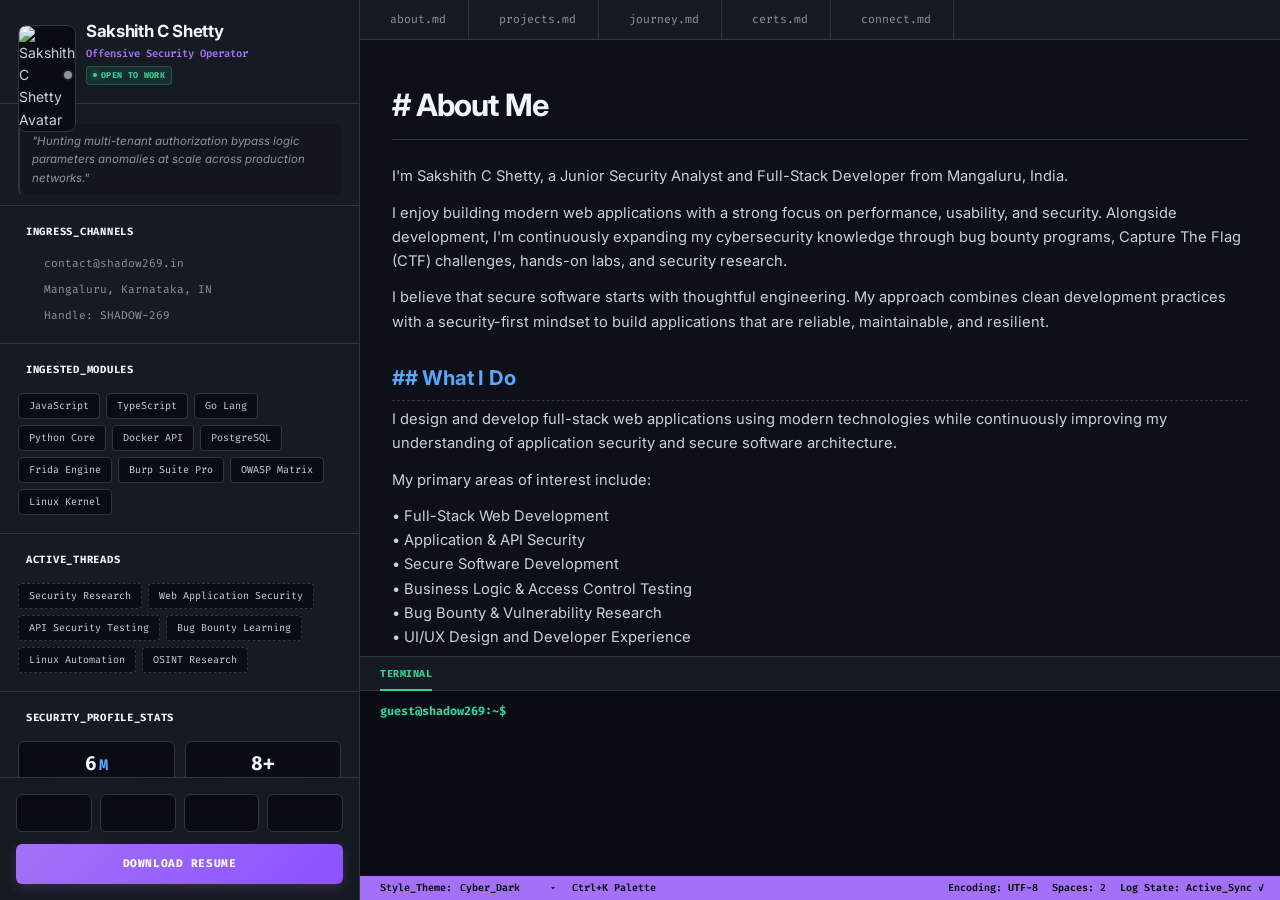
==== index.html @ 1ca0e102 "Update index.html" ====
<!DOCTYPE html>
<html lang="en" data-theme="dark">
<head>
  <meta charset="UTF-8">
  <meta name="viewport" content="width=device-width, initial-scale=1.0">
  <title>Sakshith C Shetty — Offensive Security Explorer Workspace</title>
  <meta name="description" content="Interactive VS Code & Cyber Terminal Workspace portfolio of Sakshith C Shetty (SHADOW-269) — Security Specialist.">
  <meta property="og:type" content="website">
  <meta property="og:title" content="Sakshith C Shetty — Developer & Security Workspace">
  <meta property="og:description" content="Exploiting access control failures, business logic flaws, and microservice vulnerabilities.">
  <meta property="og:image" content="https://avatars.githubusercontent.com/u/197274423?v=4">
  <link rel="icon" href="https://avatars.githubusercontent.com/u/197274423?v=4" type="image/png">
  <link rel="preconnect" href="https://fonts.googleapis.com">
  <link rel="preconnect" href="https://fonts.gstatic.com" crossorigin>
  <link href="https://fonts.googleapis.com/css2?family=Fira+Code:wght@400;500;600;700&family=Inter:wght@400;500;600;700&display=swap" rel="stylesheet">
  <link href="https://cdn.jsdelivr.net/npm/remixicon@4.2.0/fonts/remixicon.css" rel="stylesheet">
  <style>
    :root {
      --bg: #0d1117;
      --sidebar: #161b22;
      --panel-dark: #090d13;
      --tab-inactive: #1f242c;
      --border: #30363d;
      --border-glow: rgba(124, 106, 255, 0.25);
      --text: #c9d1d9;
      --text-bright: #f0f6fc;
      --text-muted: #8b949e;
      --neon-purple: #a371f7;
      --neon-blue: #58a6ff;
      --neon-green: #34d399;
      --neon-orange: #ffa657;
      --neon-red: #ff7b72;
      --font-sans: 'Inter', system-ui, -apple-system, sans-serif;
      --font-mono: 'Fira Code', monospace;
      --mono: 'Fira Code', monospace;
      --muted: #8b949e;
      --bg-panel: #090d13;
      --accent-bg: rgba(163, 113, 247, 0.08);
      --glow-purple: rgba(163, 113, 247, 0.3);
      --radius: 6px;
      --orange: #ffa657;
      --ease: cubic-bezier(0.16, 1, 0.3, 1);

      --ds-card-bg: var(--panel-dark);
      --ds-card-border: 1px solid var(--border);
      --ds-card-radius: var(--radius);
      --ds-card-padding: 20px;
      --ds-card-hover-border: var(--neon-purple);
      --ds-card-hover-shadow: 0 2px 12px rgba(0,0,0,0.25), 0 0 8px var(--border-glow);
      --ds-card-transition: all 0.2s var(--ease);
      --ds-gap-xs: 4px;
      --ds-gap-sm: 8px;
      --ds-gap-md: 12px;
      --ds-gap-lg: 16px;
      --ds-gap-xl: 24px;
      --ds-section-gap: 32px;
      --ds-btn-radius: 4px;
      --ds-btn-padding: 7px 14px;
      --ds-btn-font: var(--font-mono);
      --ds-btn-size: 0.75rem;
      --ds-badge-radius: 4px;
      --ds-badge-padding: 3px 8px;
      --ds-badge-font: var(--font-mono);
      --ds-badge-size: 0.68rem;
    }
    [data-theme="light"] {
      --bg: #ffffff;
      --sidebar: #f6f8fa;
      --panel-dark: #f0f2f5;
      --tab-inactive: #eaeef2;
      --border: #d0d7de;
      --border-glow: rgba(9, 105, 218, 0.2);
      --text: #24292f;
      --text-bright: #09111b;
      --text-muted: #57606a;
      --neon-purple: #6f42c1;
      --neon-blue: #0969da;
      --neon-green: #1a7f37;
      --neon-orange: #bc4c00;
      --neon-red: #cf222e;
      --bg-panel: #f0f2f5;
    }
    [data-theme="dracula"] {
      --bg: #282a36;
      --sidebar: #21222c;
      --panel-dark: #1d1f27;
      --tab-inactive: #191a21;
      --border: #44475a;
      --border-glow: rgba(189, 147, 249, 0.3);
      --text: #f8f8f2;
      --text-bright: #ffffff;
      --text-muted: #6272a4;
      --neon-purple: #bd93f9;
      --neon-blue: #8be9fd;
      --neon-green: #50fa7b;
      --neon-orange: #ffb86c;
      --neon-red: #ff5555;
      --bg-panel: #1d1f27;
    }
    [data-theme="nord"] {
      --bg: #2e3440;
      --sidebar: #242933;
      --panel-dark: #20242c;
      --tab-inactive: #1b1e25;
      --border: #3b4252;
      --border-glow: rgba(136, 192, 208, 0.3);
      --text: #d8dee9;
      --text-bright: #eceff4;
      --text-muted: #4c566a;
      --neon-purple: #b48ead;
      --neon-blue: #88c0d0;
      --neon-green: #a3be8c;
      --neon-orange: #d08770;
      --neon-red: #bf616a;
      --bg-panel: #20242c;
    }
    [data-theme="cyberpunk"] {
      --bg: #12041c;
      --sidebar: #1c072b;
      --panel-dark: #0d0214;
      --tab-inactive: #25093a;
      --border: #f300b4;
      --border-glow: rgba(0, 240, 255, 0.35);
      --text: #00f0ff;
      --text-bright: #fff200;
      --text-muted: #a300a3;
      --neon-purple: #f300b4;
      --neon-blue: #00f0ff;
      --neon-green: #39ff14;
      --neon-orange: #ff9f00;
      --neon-red: #ff003c;
      --bg-panel: #0d0214;
    }
    *, *::before, *::after { box-sizing: border-box; margin: 0; padding: 0; }
    html { scroll-behavior: smooth; font-size: clamp(13px, 0.85vw + 10px, 14px); background: var(--bg); }
    body {
      background-color: var(--bg);
      color: var(--text);
      font-family: var(--font-sans);
      min-height: 100vh;
      overflow: hidden;
      line-height: 1.6;
      transition: background-color 0.3s var(--ease), color 0.3s var(--ease);
    }
    a { color: inherit; text-decoration: none; }
    button { font-family: inherit; color: inherit; background: none; border: none; cursor: pointer; }
    *:focus-visible { outline: 2px solid var(--neon-purple); outline-offset: 2px; }
    #progress-indicator-bar { position: fixed; top: 0; left: 0; height: 3px; background: linear-gradient(90deg, var(--neon-purple), var(--neon-blue)); z-index: 2000; width: 0%; transition: width 0.1s linear; }
    .ide-container { display: flex; width: 100vw; height: 100vh; overflow: hidden; position: relative; }

    .sidebar-overlay {
      position: fixed;
      top: 0; left: 0; right: 0; bottom: 0;
      background: rgba(0, 0, 0, 0.45);
      backdrop-filter: blur(4px);
      -webkit-backdrop-filter: blur(4px);
      z-index: 95;
      opacity: 0;
      pointer-events: none;
      transition: opacity 0.3s var(--ease);
    }
    .sidebar-overlay.active {
      opacity: 1;
      pointer-events: auto;
    }

    /* ════════════════  SIDEBAR  ════════════════ */
    .ide-sidebar {
      width: 360px; min-width: 360px;
      background-color: var(--sidebar);
      border-right: 1px solid var(--border);
      display: flex; flex-direction: column;
      height: 100%; overflow-y: auto; overflow-x: hidden;
      z-index: 100;
      transition: transform 0.4s var(--ease), background-color 0.3s;
    }
    .ide-sidebar::-webkit-scrollbar { width: 6px; }
    .ide-sidebar::-webkit-scrollbar-thumb { background: var(--border); border-radius: 3px; }
    .ide-workspace { flex: 1; display: flex; flex-direction: column; height: 100%; overflow: hidden; background-color: var(--bg); position: relative; }
    .sidebar-block { padding: 18px; border-bottom: 1px solid var(--border); transition: border-color 0.3s; }
    .sidebar-block:hover { border-color: rgba(124, 106, 255, 0.4); }
    .block-heading { font-family: var(--font-mono); font-size: 0.75rem; text-transform: uppercase; color: var(--text-bright); margin-bottom: 14px; display: flex; align-items: center; gap: 8px; letter-spacing: 0.07em; font-weight: 700; }
    .block-heading i { color: var(--neon-purple); font-size: 0.95rem; }
    .profile-node { display: flex; align-items: center; gap: 14px; }
    .avatar-wrapper { position: relative; width: 54px; height: 54px; flex-shrink: 0; }
    .avatar-img { width: 100%; height: 100%; border-radius: 8px; border: 1px solid var(--border); object-fit: cover; background: var(--panel-dark); }
    .status-dot { position: absolute; bottom: -2px; right: -2px; width: 12px; height: 12px; background-color: var(--neon-green); border-radius: 50%; border: 2px solid var(--sidebar); box-shadow: 0 0 8px var(--neon-green); transition: background-color 0.3s, box-shadow 0.3s; }
    .status-dot.online { background-color: var(--neon-green); box-shadow: 0 0 6px var(--neon-green); animation: statusPulse 2s ease-in-out infinite; }
    .status-dot.idle { background-color: var(--neon-orange); box-shadow: 0 0 6px var(--neon-orange); }
    .status-dot.dnd { background-color: var(--neon-red); box-shadow: 0 0 6px var(--neon-red); }
    .status-dot.offline { background-color: var(--text-muted); box-shadow: none; }
    @keyframes statusPulse { 0%, 100% { transform: scale(1); opacity: 1; } 50% { transform: scale(1.2); opacity: 0.8; } }
    .profile-info { overflow: hidden; min-width: 0; }
    .profile-name { font-size: 1.2rem; font-weight: 700; color: var(--text-bright); white-space: nowrap; text-overflow: ellipsis; overflow: hidden; letter-spacing: -0.02em; }
    .profile-title { font-family: var(--font-mono); font-size: 0.75rem; color: var(--neon-purple); font-weight: 600; margin-top: 1px; }
    .profile-status { margin-top: 3px; display: flex; align-items: center; cursor: pointer; width: fit-content; }
    .status-badge-green { display: inline-flex; align-items: center; gap: 4px; font-family: var(--font-mono); font-size: 0.6rem; font-weight: 700; color: var(--neon-green); background: rgba(52, 211, 153, 0.1); border: 1px solid rgba(52, 211, 153, 0.25); border-radius: 4px; padding: 2px 6px; text-transform: uppercase; letter-spacing: 0.04em; transition: border-color 0.2s, background-color 0.2s; }
    .status-badge-green:hover { border-color: var(--neon-green); background: rgba(52, 211, 153, 0.2); }
    .status-badge-dot { width: 4px; height: 4px; border-radius: 50%; background-color: var(--neon-green); display: inline-block; box-shadow: 0 0 6px var(--neon-green); animation: pulseGreenDot 2s infinite; }
    .profile-quote { font-size: 0.82rem; color: var(--text-muted); font-style: italic; background: rgba(0,0,0,0.15); padding: 8px 12px; border-radius: 6px; border-left: 2px solid var(--border); margin-top: 10px; }
    .contact-list { display: flex; flex-direction: column; gap: 8px; font-family: var(--font-mono); font-size: 0.8rem; }
    .contact-item { display: flex; align-items: center; gap: 10px; color: var(--text-muted); transition: color 0.2s; word-break: break-word; overflow-wrap: anywhere; }
    .contact-item:hover { color: var(--text-bright); }
    .contact-item i { color: var(--neon-blue); font-size: 0.95rem; width: 16px; text-align: center; flex-shrink: 0; }
    .badge-cloud { display: flex; flex-wrap: wrap; gap: 6px; }
    .stack-badge { font-family: var(--font-mono); font-size: 0.72rem; padding: 4px 10px; background-color: var(--panel-dark); border: 1px solid var(--border); border-radius: 4px; color: var(--text); transition: all 0.25s var(--ease); }
    .stack-badge:hover { border-color: var(--neon-purple); color: var(--text-bright); background: rgba(163, 113, 247, 0.1); transform: translateY(-1px); box-shadow: 0 2px 8px var(--border-glow); }
    .highlights-matrix { display: grid; grid-template-columns: repeat(2, 1fr); gap: 10px; }
    .highlight-cell { background-color: var(--panel-dark); border: 1px solid var(--border); padding: 12px; border-radius: 6px; text-align: center; transition: all 0.2s; position: relative; overflow: hidden; }
    .highlight-cell:hover { border-color: var(--neon-blue); transform: scale(1.02); }
    .hl-count { font-family: var(--font-mono); font-size: 1.4rem; font-weight: 700; color: var(--text-bright); line-height: 1; margin-bottom: 5px; }
    .hl-count span { color: var(--neon-blue); font-size: 1.1rem; margin-left: 2px; }
    .hl-label { font-size: 0.65rem; text-transform: uppercase; color: var(--text-muted); letter-spacing: 0.05em; font-weight: 600; }

    .git-graph-panel { background: var(--panel-dark); border: 1px solid var(--border); border-radius: 6px; padding: 12px; position: relative; transition: border-color 0.3s; }
    .git-graph-panel:hover { border-color: var(--neon-green); }
    .git-graph-img-wrapper { position: relative; width: 100%; border-radius: 4px; overflow: hidden; background: #030712; margin-bottom: 12px; border: 1px solid rgba(255,255,255,0.02); }
    .git-graph-img-wrapper img { width: 100%; height: auto; display: block; }

    .sidebar-sticky-footer { margin-top: auto; border-top: 1px solid var(--border); padding: 16px; background-color: rgba(22, 27, 34, 0.95); backdrop-filter: blur(8px); position: sticky; bottom: 0; z-index: 10; }
    .social-matrix-grid { display: grid; grid-template-columns: repeat(4, 1fr); gap: 8px; margin-bottom: 12px; }
    .sidebar-soc-btn { border: 1px solid var(--border); background-color: var(--panel-dark); height: 38px; display: flex; align-items: center; justify-content: center; color: var(--text-muted); border-radius: 6px; font-size: 1.15rem; transition: all 0.25s var(--ease); position: relative; }
    .sidebar-soc-btn:hover { border-color: var(--neon-purple); color: var(--text-bright); background-color: var(--bg); transform: translateY(-2px); }
    .sidebar-soc-btn[data-tooltip]::after { content: attr(data-tooltip); position: absolute; bottom: 125%; left: 50%; transform: translateX(-50%) translateY(4px); background: var(--panel-dark); border: 1px solid var(--border); color: var(--text-bright); font-family: var(--font-mono); font-size: 0.65rem; padding: 4px 8px; border-radius: 4px; white-space: nowrap; opacity: 0; pointer-events: none; transition: all 0.2s var(--ease); box-shadow: 0 4px 12px rgba(0,0,0,0.5); z-index: 20; }
    .sidebar-soc-btn:hover::after { opacity: 1; transform: translateX(-50%) translateY(0); }
    .action-cv-btn { display: flex; width: 100%; height: 40px; align-items: center; justify-content: center; background: linear-gradient(135deg, var(--neon-purple), #8c52ff); color: #fff; font-family: var(--font-mono); font-size: 0.8rem; font-weight: 700; text-transform: uppercase; border-radius: 6px; letter-spacing: 0.05em; transition: all 0.25s var(--ease); box-shadow: 0 4px 12px rgba(163, 113, 247, 0.2); }
    .action-cv-btn:hover { opacity: 0.95; transform: translateY(-1px); box-shadow: 0 6px 16px rgba(163, 113, 247, 0.35); }

    .ide-tab-bar { display: flex; background-color: var(--sidebar); border-bottom: 1px solid var(--border); overflow-x: auto; scrollbar-width: none; }
    .ide-tab-bar::-webkit-scrollbar { display: none; }
    .editor-tab { display: flex; align-items: center; gap: 8px; padding: 12px 22px; background-color: var(--sidebar); border-right: 1px solid var(--border); font-family: var(--font-mono); font-size: 0.82rem; color: var(--text-muted); position: relative; white-space: nowrap; transition: all 0.15s; }
    .editor-tab i:first-child { color: var(--neon-orange); font-size: 0.95rem; }
    .editor-tab:hover { background-color: rgba(255,255,255,0.02); color: var(--text); }
    .editor-tab.active { background-color: var(--bg); color: var(--text-bright); font-weight: 500; }
    .editor-tab.active::after { content: ''; position: absolute; top: 0; left: 0; right: 0; height: 2px; background-color: var(--neon-purple); }
    .editor-canvas { flex: 1; padding: 32px; overflow-y: auto; display: none; position: relative; }
    .editor-canvas.active { display: block; animation: fadeReveal 0.35s var(--ease) forwards; }
    @keyframes fadeReveal { from { opacity: 0; transform: translateY(6px); } to { opacity: 1; transform: none; } }
    .md-line { margin-bottom: 6px; font-family: var(--font-mono); font-size: 0.95rem; max-width: 1500px; }
    .md-line:has(.repo-cards-grid),
    .md-line:has(.cert-stats-row),
    .md-line:has(.cert-filter-row),
    .md-line:has(.cert-grid-new),
    .md-line:has(.vertical-timeline),
    .md-line:has(.contact-layout-col-split),
    .md-line:has(.cert-philosophy-block),
    .md-line:has(.highlights-matrix) { max-width: 100%; }
    .ln-content { color: var(--text); white-space: pre-wrap; }
    .ln-content:has(div), .md-line:has(div) .ln-content { white-space: normal !important; }
    .ln-content h1, .ln-content h2, .ln-content h3 { font-family: var(--font-sans); color: var(--text-bright); font-weight: 700; margin-top: 8px; margin-bottom: 6px; }
    .ln-content h1 { font-size: clamp(1.5rem, 3vw, 2.2rem); border-bottom: 1px solid var(--border); padding-bottom: 10px; margin-bottom: 24px; color: var(--text-bright); letter-spacing: -0.03em; }
    .ln-content h2 { font-size: clamp(1.1rem, 2.5vw, 1.45rem); color: var(--neon-blue); margin-top: 28px; border-bottom: 1px dashed var(--border); padding-bottom: 6px; letter-spacing: -0.01em; }
    .ln-content p { font-family: var(--font-sans); color: var(--text); line-height: 1.65; margin-bottom: 12px; font-size: 1.05rem; }
    .ln-content p strong { color: var(--text-bright); font-weight: 600; }

    .repo-cards-grid { display: grid; grid-template-columns: 1fr; gap: var(--ds-gap-xl); margin-top: var(--ds-gap-xl); align-items: stretch; }
    .repo-card { background-color: var(--ds-card-bg); border: var(--ds-card-border); border-radius: var(--ds-card-radius); padding: 22px; display: flex; flex-direction: column; height: 400px; transition: var(--ds-card-transition); position: relative; overflow: hidden; }
    .repo-card:hover { border-color: var(--ds-card-hover-border); transform: translateY(-4px); box-shadow: 0 10px 28px rgba(0, 0, 0, 0.35), 0 0 14px var(--border-glow); }
    .repo-card--featured { border-left: 3px solid var(--neon-purple); }
    .repo-card--featured:hover { border-left-color: var(--neon-purple); border-color: var(--neon-purple); box-shadow: 0 10px 28px rgba(0, 0, 0, 0.35), 0 0 14px rgba(163, 113, 247, 0.25); }
    .repo-card-body { flex: 1; display: flex; flex-direction: column; min-height: 0; gap: var(--ds-gap-sm); }
    .repo-featured-tag { display: inline-block; font-family: var(--font-mono); font-size: 0.55rem; font-weight: 700; text-transform: uppercase; letter-spacing: 0.06em; color: var(--neon-purple); background: rgba(163, 113, 247, 0.1); border: 1px solid rgba(163, 113, 247, 0.3); border-radius: 3px; padding: 1px 6px; width: fit-content; flex-shrink: 0; height: 16px; line-height: 14px; box-sizing: content-box; }
    .repo-featured-tag.is-placeholder { visibility: hidden; }
    .repo-head { display: flex; align-items: flex-start; justify-content: space-between; gap: 10px; flex-shrink: 0; }
    .repo-title-block { min-width: 0; }
    .repo-title-text { font-family: var(--font-mono); font-size: 0.95rem; font-weight: 700; color: var(--text-bright); line-height: 1.3; }
    .repo-subtitle { font-family: var(--font-mono); font-size: 0.68rem; color: var(--text-muted); margin-top: 2px; text-transform: uppercase; letter-spacing: 0.04em; }
    .repo-badge { font-family: var(--font-mono); font-size: 0.58rem; font-weight: 700; text-transform: uppercase; letter-spacing: 0.05em; padding: 3px 8px; border-radius: 4px; border: 1px solid var(--border); color: var(--text-muted); background: var(--sidebar); white-space: nowrap; flex-shrink: 0; }
    .repo-desc-text { font-family: var(--font-sans); font-size: 0.82rem; color: var(--text-muted); line-height: 1.55; margin: 0; display: -webkit-box; -webkit-line-clamp: 3; -webkit-box-orient: vertical; overflow: hidden; flex-shrink: 0; }
    .repo-highlights { list-style: none; padding: 0; margin: 0; display: flex; flex-direction: column; gap: 4px; max-height: 88px; overflow: hidden; flex-shrink: 0; }
    .repo-highlights li { font-family: var(--font-mono); font-size: 0.7rem; color: var(--text-muted); padding-left: 14px; position: relative; line-height: 1.4; }
    .repo-highlights li::before { content: ''; position: absolute; left: 0; top: 6px; width: 4px; height: 4px; border-radius: 50%; background: var(--neon-green); }
    .repo-pills { display: flex; flex-wrap: wrap; gap: 5px; margin-top: auto; padding-top: var(--ds-gap-sm); flex-shrink: 0; }
    .repo-pills span { font-family: var(--font-mono); font-size: 0.62rem; padding: 2px 7px; background-color: var(--sidebar); border: 1px solid var(--border); border-radius: 3px; color: var(--text-muted); transition: border-color 0.2s; }
    .repo-pills span:hover { border-color: var(--neon-purple); color: var(--text-bright); }
    .repo-actions { display: flex; gap: 8px; margin-top: var(--ds-gap-md); padding-top: var(--ds-gap-md); border-top: 1px solid var(--border); flex-shrink: 0; flex-wrap: wrap; }
    .repo-action-btn { display: inline-flex; align-items: center; gap: 6px; font-family: var(--ds-btn-font); font-size: var(--ds-btn-size); font-weight: 600; padding: var(--ds-btn-padding); border-radius: var(--ds-btn-radius); text-decoration: none; transition: var(--ds-card-transition); }
    .repo-action-demo { background: rgba(88, 166, 255, 0.1); border: 1px solid var(--neon-blue); color: var(--neon-blue); }
    .repo-action-demo:hover { background: rgba(88, 166, 255, 0.18); color: var(--text-bright); transform: translateY(-1px); }
    .repo-action-code { background: transparent; border: 1px solid var(--border); color: var(--text-muted); }
    .repo-action-code:hover { border-color: var(--text-muted); color: var(--text-bright); }

    .timeline-section-header { font-family: var(--font-mono); font-size: 0.82rem; font-weight: 700; text-transform: uppercase; letter-spacing: 0.06em; color: var(--text-bright); margin-bottom: 28px; margin-top: 48px; display: flex; align-items: center; gap: 8px; }
    .timeline-section-header:first-child { margin-top: 0; }
    .timeline-section-header i { color: var(--neon-purple); font-size: 1rem; }
    .vertical-timeline { display: grid; grid-template-columns: 60px 1fr; margin: 0 0 20px; }
    .timeline-node-item { display: contents; }
    .timeline-marker { display: flex; flex-direction: column; align-items: center; position: relative; padding-top: 0; }
    .timeline-marker::after { content: ''; position: absolute; top: 14px; bottom: 0; left: 50%; width: 2px; background: var(--border); transform: translateX(-50%); }
    .timeline-node-item:last-child .timeline-marker::after, .timeline-marker.no-line::after { display: none !important; }
    .timeline-icon { width: 28px; height: 28px; background: var(--bg); border: 2px solid var(--neon-purple); border-radius: 50%; display: flex; align-items: center; justify-content: center; position: relative; z-index: 1; transition: background-color 0.2s, box-shadow 0.2s; box-shadow: 0 0 6px rgba(163,113,247,0.3); flex-shrink: 0; }
    .timeline-icon i { font-size: 0.75rem; color: var(--neon-purple); }
    .timeline-node-item:hover .timeline-icon { background: var(--neon-purple); box-shadow: 0 0 10px rgba(163,113,247,0.5); }
    .timeline-node-item:hover .timeline-icon i { color: var(--bg); }
    .timeline-content { padding: 0 0 32px 16px; }
    .timeline-node-item:last-child .timeline-content { padding-bottom: 0; }
    .node-top-row { display: flex; align-items: center; gap: 10px; margin-bottom: 4px; flex-wrap: wrap; }
    .node-timestamp { font-family: var(--font-mono); font-size: 0.78rem; color: var(--neon-green); font-weight: 700; letter-spacing: 0.03em; }
    .node-current-badge { font-family: var(--font-mono); font-size: 0.6rem; font-weight: 700; text-transform: uppercase; letter-spacing: 0.06em; color: var(--neon-green); background: rgba(52,211,153,0.1); border: 1px solid rgba(52,211,153,0.25); border-radius: 4px; padding: 2px 8px; }
    .node-header-title { font-size: 1.1rem; font-weight: 700; color: var(--text-bright); letter-spacing: -0.01em; margin-bottom: 2px; }
    .node-sub-org { font-family: var(--font-mono); font-size: 0.8rem; color: var(--text-muted); margin-bottom: 6px; display: flex; align-items: center; gap: 6px; flex-wrap: wrap; }
    .node-sub-org i { font-size: 0.8rem; color: var(--neon-blue); }
    .node-location { display: inline-flex; align-items: center; gap: 3px; }
    .node-location i { color: var(--text-muted) !important; font-size: 0.75rem !important; }
    .node-field { font-family: var(--font-mono); font-size: 0.72rem; color: var(--neon-orange); font-weight: 600; display: inline-block; margin-bottom: 6px; }
    .node-body-content { font-family: var(--font-sans); font-size: 0.92rem; color: var(--text); line-height: 1.6; }
    .node-points { list-style: none; padding: 0; margin: 10px 0 0; display: flex; flex-direction: column; gap: 5px; }
    .node-points li { font-family: var(--font-sans); font-size: 0.88rem; color: var(--text-muted); padding-left: 14px; position: relative; line-height: 1.5; }
    .node-points li::before { content: ''; position: absolute; left: 0; top: 7px; width: 5px; height: 5px; border-radius: 50%; background: var(--neon-green); }
    .node-tech-tags { display: flex; flex-wrap: wrap; gap: 5px; margin-top: 10px; }
    .node-tech-tags span { font-family: var(--font-mono); font-size: 0.65rem; padding: 3px 8px; background-color: var(--sidebar); border: 1px solid var(--border); border-radius: 4px; color: var(--text-muted); transition: border-color 0.2s; }
    .node-tech-tags span:hover { border-color: var(--neon-purple); color: var(--text-bright); }

    .terminal-drawer-widget { background-color: var(--panel-dark); border-top: 1px solid var(--border); font-family: var(--font-mono); font-size: 0.85rem; height: 220px; display: flex; flex-direction: column; position: relative; z-index: 90; transition: height 0.2s cubic-bezier(0.16, 1, 0.3, 1); }
    .terminal-drawer-widget.collapsed { height: 35px !important; }
    .terminal-drawer-widget.collapsed .term-buffer-stream { display: none !important; }
    .term-tabs-row { display: flex; background-color: var(--sidebar); border-bottom: 1px solid var(--border); padding-left: 20px; gap: 18px; align-items: center; }
    .term-tab-btn { font-size: 0.72rem; text-transform: uppercase; padding: 10px 0; color: var(--text-muted); font-weight: 700; letter-spacing: 0.05em; position: relative; transition: color 0.2s; cursor: pointer; border: none; background: transparent; }
    .term-tab-btn:hover { color: var(--text-bright); }
    .term-tab-btn.active { color: var(--neon-green); }
    .term-tab-btn.active::after { content: ''; position: absolute; bottom: -1px; left: 0; right: 0; height: 2px; background-color: var(--neon-green); }
    .term-collapse-btn { background: transparent; border: none; color: var(--text-muted); cursor: pointer; padding: 0 16px; margin-left: auto; display: flex; align-items: center; justify-content: center; font-size: 0.9rem; transition: color 0.2s; height: 100%; }
    .term-collapse-btn:hover { color: var(--text-bright); }
    .term-buffer-stream { flex: 1; padding: 10px 20px; overflow-y: auto; line-height: 1.7; color: #e1e1e3; border-bottom: 1px solid rgba(255,255,255,0.02); }
    .term-buffer-stream::-webkit-scrollbar { width: 6px; }
    .term-buffer-stream::-webkit-scrollbar-thumb { background: var(--border); }
    .term-row { margin-bottom: 4px; white-space: pre-wrap; word-break: break-all; }
    .term-prompt-marker { color: var(--neon-green); font-weight: 700; }
    .term-interactive-row { display: flex; align-items: center; padding: 0; background: transparent; }
    .term-input-field-entry { flex: 1; background: transparent; border: none; outline: none; color: var(--neon-green); font-family: var(--font-mono); font-size: 0.85rem; padding: 0 8px; caret-color: var(--neon-green); }
    .term-input-field-entry::placeholder { color: transparent; }
    .term-output-text { color: #e1e1e3; }
    .term-success { color: var(--neon-green); }
    .term-warning { color: var(--neon-orange); }
    .term-error { color: var(--neon-red); }
    .term-info { color: var(--neon-blue); }
    .term-dim { color: var(--text-muted); }
    .term-bold { font-weight: 700; }
    .term-header { color: var(--neon-purple); font-weight: 700; margin-bottom: 2px; }
    .term-divider { color: var(--text-muted); opacity: 0.4; }
    .term-git-stats-container { display: flex; flex-wrap: wrap; gap: 15px; align-items: flex-start; margin-top: 10px; }
    .term-git-stats-container img { max-height: 120px; object-fit: contain; }
    .term-cursor { display: inline-block; width: 8px; height: 1.1em; background: var(--neon-green); animation: termBlink 1s step-end infinite; vertical-align: text-bottom; margin-left: 1px; }
    @keyframes termBlink { 50% { opacity: 0; } }

    .ide-footer-status-bar { height: 24px; background-color: var(--neon-purple); color: #000; font-family: var(--font-mono); font-size: 0.72rem; display: flex; justify-content: space-between; align-items: center; padding: 0 16px; position: relative; z-index: 150; font-weight: 600; }
    .footer-left-node, .footer-right-node { display: flex; align-items: center; gap: 14px; }
    .footer-clickable-item:hover { background-color: rgba(255,255,255,0.2); cursor: pointer; padding: 0 4px; margin: 0 -4px; border-radius: 2px; }
    .theme-dropdown-select { background: transparent; border: none; color: #000; font-family: var(--font-mono); font-size: 0.72rem; font-weight: 600; cursor: pointer; outline: none; padding: 0 14px 0 2px; margin-left: 2px; height: 18px; line-height: 18px; -webkit-appearance: none; -moz-appearance: none; appearance: none; background-image: url("data:image/svg+xml;charset=utf-8,%3Csvg%20xmlns%3D%27http%3A%2F%2Fwww.w3.org%2F2000%2Fsvg%27%20width%3D%2712%27%20height%3D%2712%27%20viewBox%3D%270%200%2024%2024%27%20fill%3D%27%23000000%27%3E%3Cpath%20d%3D%27M7%2010l5%205%205-5z%27%2F%3E%3C%2Fsvg%3E"); background-repeat: no-repeat; background-position: right center; background-size: 10px; }
    .theme-dropdown-select option { background-color: var(--sidebar); color: var(--text-bright); font-family: var(--font-mono); }
    
    .palette-modal-overlay { position: fixed; inset: 0; background-color: rgba(0,0,0,0.75); backdrop-filter: blur(4px); z-index: 5000; display: none; align-items: flex-start; justify-content: center; padding-top: 10vh; }
    .palette-modal-overlay.active { display: flex; }
    .palette-box-frame { background-color: var(--sidebar); border: 1px solid var(--neon-purple); border-radius: var(--radius); width: 100%; max-width: 540px; box-shadow: 0 16px 48px rgba(0,0,0,0.7), 0 0 16px rgba(163, 113, 247, 0.2); overflow: hidden; animation: paletteScaleIn 0.2s var(--ease) forwards; }
    @keyframes paletteScaleIn { from { transform: scale(0.97) translateY(-8px); opacity: 0; } to { transform: scale(1) translateY(0); opacity: 1; } }
    .palette-input-row { display: flex; align-items: center; gap: 12px; padding: 14px 20px; border-bottom: 1px solid var(--border); background-color: var(--bg); }
    .palette-input-row i { color: var(--neon-purple); font-size: 1.1rem; }
    .palette-search-field { flex: 1; background: transparent; border: none; outline: none; color: #fff; font-family: var(--font-mono); font-size: 0.9rem; }
    .palette-results-list { max-height: 280px; overflow-y: auto; padding: 6px 0; }
    .palette-option-item { display: flex; align-items: center; justify-content: space-between; padding: 10px 20px; font-family: var(--font-mono); font-size: 0.82rem; color: var(--text-muted); cursor: pointer; }
    .palette-option-item.selected, .palette-option-item:hover { background-color: var(--panel-dark); color: var(--text-bright); }
    .palette-shortcut-hint { font-size: 0.68rem; padding: 2px 6px; background-color: var(--border); border-radius: 4px; color: var(--text-muted); }
    
    .mobile-nav-scroll-wrapper { display: none; background-color: var(--sidebar); border-bottom: 1px solid var(--border); padding: 4px; overflow-x: auto; scrollbar-width: none; }
    .mobile-menu-toggle-trigger { display: none; width: 44px; height: 44px; border-radius: 50%; background-color: var(--neon-purple); color: #fff; position: fixed; bottom: 44px; right: 20px; z-index: 1000; align-items: center; justify-content: center; font-size: 1.3rem; box-shadow: 0 4px 12px rgba(124,106,255,0.3); transition: transform 0.2s var(--ease); }
    .mobile-menu-toggle-trigger:hover { transform: scale(1.05); }

    .ndw-hover-card {
      position: fixed; z-index: 4000; width: 320px;
      background: var(--sidebar); border: 1px solid var(--border);
      border-radius: var(--radius); padding: 0; overflow: hidden;
      box-shadow: 0 16px 48px rgba(0,0,0,0.7), 0 0 1px rgba(163,113,247,0.3);
      opacity: 0; pointer-events: none;
      transform: translateY(4px);
      transition: opacity 0.2s var(--ease), transform 0.2s var(--ease);
    }
    .ndw-hover-card.visible { opacity: 1; pointer-events: auto; transform: translateY(0); }
    .ndw-card-banner { height: 60px; background: linear-gradient(135deg, #5b21b6, #7c3aed, #6d28d9); position: relative; }
    .ndw-card-banner.offline-banner { background: linear-gradient(135deg, #374151, #4b5563, #374151); }
    .ndw-card-avatar-row { display: flex; align-items: flex-end; gap: 12px; padding: 0 16px; margin-top: -26px; position: relative; z-index: 1; }
    .ndw-card-avatar { width: 64px; height: 64px; border-radius: 50%; border: 3px solid var(--sidebar); object-fit: cover; background: var(--panel-dark); flex-shrink: 0; }
    .ndw-card-body { padding: 14px 16px 16px; }
    .ndw-card-status-row { display: flex; align-items: center; gap: 8px; margin-bottom: 12px; padding-bottom: 12px; border-bottom: 1px solid var(--border); }
    .ndw-card-status-dot { width: 10px; height: 10px; border-radius: 50%; flex-shrink: 0; }
    .ndw-card-status-dot.online { background: var(--neon-green); box-shadow: 0 0 6px var(--neon-green); }
    .ndw-card-status-dot.idle { background: var(--neon-orange); box-shadow: 0 0 6px var(--neon-orange); }
    .ndw-card-status-dot.dnd { background: var(--neon-red); box-shadow: 0 0 6px var(--neon-red); }
    .ndw-card-status-dot.offline { background: var(--text-muted); }
    .ndw-card-status-text { font-family: var(--font-mono); font-size: 0.78rem; text-transform: uppercase; font-weight: 600; letter-spacing: 0.04em; }
    .ndw-card-status-text.online { color: var(--neon-green); }
    .ndw-card-status-text.idle { color: var(--neon-orange); }
    .ndw-card-status-text.dnd { color: var(--neon-red); }
    .ndw-card-status-text.offline { color: var(--text-muted); }
    .ndw-card-section { margin-bottom: 12px; }
    .ndw-card-section:last-child { margin-bottom: 0; }
    .ndw-card-section-heading { font-family: var(--font-mono); font-size: 0.65rem; text-transform: uppercase; color: var(--text-muted); letter-spacing: 0.08em; font-weight: 700; margin-bottom: 6px; }
    .ndw-card-activity-name { font-family: var(--font-sans); font-size: 0.88rem; font-weight: 600; color: var(--text-bright); margin-bottom: 2px; }
    .ndw-card-activity-detail { font-family: var(--font-sans); font-size: 0.8rem; color: var(--text-muted); line-height: 1.4; }
    .ndw-card-spotify-row { display: flex; align-items: center; gap: 10px; }
    .ndw-card-spotify-art { width: 42px; height: 42px; border-radius: 4px; object-fit: cover; flex-shrink: 0; }
    .ndw-card-spotify-info { min-width: 0; }
    .ndw-card-spotify-song { font-family: var(--font-sans); font-size: 0.82rem; font-weight: 600; color: var(--text-bright); white-space: nowrap; overflow: hidden; text-overflow: ellipsis; }
    .ndw-card-spotify-artist { font-family: var(--font-mono); font-size: 0.7rem; color: var(--text-muted); }
    .ndw-card-custom-status { font-family: var(--font-sans); font-size: 0.82rem; color: var(--text); display: flex; align-items: center; gap: 6px; }
    .ndw-card-custom-status-emoji { width: 18px; height: 18px; flex-shrink: 0; }
    .ndw-card-updated { font-family: var(--font-mono); font-size: 0.62rem; color: var(--text-muted); margin-top: 10px; padding-top: 10px; border-top: 1px solid var(--border); text-align: right; }
    .ndw-card-discord-btn { display: flex; align-items: center; justify-content: center; gap: 8px; width: 100%; margin-top: 14px; padding: 10px 0; background: transparent; border: 1px solid var(--neon-blue); border-radius: var(--radius); color: var(--neon-blue); font-family: var(--font-mono); font-size: 0.78rem; font-weight: 600; text-transform: uppercase; letter-spacing: 0.04em; text-decoration: none; transition: all 0.2s var(--ease); cursor: pointer; }
    .ndw-card-discord-btn:hover { background: rgba(88, 166, 255, 0.08); box-shadow: 0 0 10px rgba(88, 166, 255, 0.2); color: var(--text-bright); border-color: var(--neon-blue); transform: translateY(-1px); }
    .ndw-card-discord-btn i { font-size: 1rem; }
    .repo-card:hover, .highlight-cell:hover { transform: translateY(-2px); }
    .highlight-cell:hover { transform: none; }

    /* ════════════════  CERTIFICATIONS SECTION  ════════════════ */
    .cert-stats-row { display: grid; grid-template-columns: repeat(4, 1fr); gap: var(--ds-gap-md); margin: 0 0 var(--ds-gap-xl); }
    .cert-stat-card { background: var(--bg-panel); border: 1px solid var(--border); border-radius: var(--radius); padding: 12px 10px; text-align: center; display: flex; flex-direction: column; gap: 2px; transition: all 0.2s var(--ease); }
    .cert-stat-card:hover { border-color: var(--neon-purple); box-shadow: 0 2px 10px rgba(0,0,0,0.2), 0 0 6px var(--border-glow); transform: translateY(-2px); }
    .cert-stat-count { font-size: 1.4rem; font-weight: 700; color: var(--neon-purple); font-family: var(--mono); line-height: 1; }
    .cert-stat-label { font-size: 0.6rem; color: var(--muted); text-transform: uppercase; letter-spacing: 0.05em; margin-top: 1px; }

    .cert-controls-bar { display: flex; align-items: center; justify-content: space-between; gap: var(--ds-gap-lg); flex-wrap: wrap; margin: 0 0 var(--ds-gap-xl); padding-bottom: var(--ds-gap-md); border-bottom: 1px dashed var(--border); }
    .cert-filter-row { display: flex; gap: 8px; flex-wrap: wrap; }
    .cert-filter-chip { background: transparent; border: 1px solid var(--border); border-radius: 20px; padding: 6px 14px; color: var(--muted); font-family: var(--mono); font-size: 0.68rem; cursor: pointer; transition: all 0.2s ease; }
    .cert-filter-chip:hover { border-color: var(--neon-purple); color: var(--text); }
    .cert-filter-chip.active { background: var(--accent-bg); border-color: var(--neon-purple); color: var(--neon-purple); }

    .cert-timeline-sidebar { display: flex; align-items: center; gap: 8px; flex-shrink: 0; padding-left: var(--ds-gap-lg); border-left: 1px solid var(--border); }
    .cert-year-marker { font-family: var(--mono); font-size: 0.7rem; font-weight: 600; color: var(--muted); padding: 4px 12px; border-radius: 20px; border: 1px solid var(--border); cursor: pointer; transition: all 0.2s ease; }
    .cert-year-marker:hover, .cert-year-marker.active { color: var(--neon-purple); border-color: var(--neon-purple); background: var(--accent-bg); }
    .cert-year-line { width: 20px; height: 1px; background: var(--border); }

    .cert-grid-new { display: grid; grid-template-columns: 1fr; gap: var(--ds-gap-lg); margin: 0 0 var(--ds-gap-xl); align-items: stretch; }
    .cert-card-new { background: var(--bg-panel); border: 1px solid var(--border); border-radius: var(--radius); padding: 16px; display: flex; flex-direction: column; height: auto; min-height: 210px; transition: all 0.2s var(--ease); animation: certFadeIn 0.3s ease; position: relative; overflow: hidden; }
    @keyframes certFadeIn { from { opacity: 0; transform: translateY(4px); } to { opacity: 1; transform: translateY(0); } }
    .cert-card-new:hover { border-color: var(--neon-purple); box-shadow: 0 6px 20px rgba(0,0,0,0.3), 0 0 10px var(--border-glow); transform: translateY(-3px); }
    .cert-card-new.featured-cert { border-color: rgba(163, 113, 247, 0.5); }
    .cert-card-new.featured-cert::before { content: ''; position: absolute; top: 0; left: 0; right: 0; height: 3px; background: linear-gradient(90deg, var(--neon-purple), var(--neon-blue)); }

    .cert-card-inner { display: flex; flex-direction: column; gap: 6px; flex: 1; min-height: 0; }
    .cert-badge-row { display: flex; align-items: center; gap: 8px; }
    .cert-diamond { width: 9px; height: 9px; background: var(--neon-purple); clip-path: polygon(50% 0%, 100% 50%, 50% 100%, 0% 50%); flex-shrink: 0; }
    .cert-issuer-tag { font-size: 0.66rem; color: var(--neon-blue); text-transform: uppercase; letter-spacing: 0.06em; font-weight: 600; }
    .cert-name-new { font-size: 0.95rem; font-weight: 700; color: var(--text-bright); line-height: 1.35; }
    .cert-meta-row { display: flex; gap: 8px; align-items: center; flex-wrap: wrap; }
    .cert-date { font-size: 0.7rem; color: var(--muted); font-family: var(--mono); }
    .cert-id { font-size: 0.62rem; color: var(--muted); font-family: var(--mono); opacity: 0.6; }
    .cert-id::before { content: '•'; margin-right: 8px; opacity: 0.6; }
    .cert-desc { font-size: 0.79rem; color: var(--muted); line-height: 1.5; display: -webkit-box; -webkit-line-clamp: 2; -webkit-box-orient: vertical; overflow: hidden; margin-top: 1px; }

    .cert-badges-row { display: flex; gap: 6px; flex-wrap: wrap; margin-top: auto; padding-top: 6px; }
    .cert-badge-tag { font-size: 0.58rem; padding: 3px 8px; border-radius: 4px; font-family: var(--mono); text-transform: uppercase; letter-spacing: 0.04em; font-weight: 600; }
    .cert-badge-cat { background: rgba(163, 113, 247, 0.12); color: var(--neon-purple); border: 1px solid rgba(163, 113, 247, 0.25); }
    .cert-badge-diff { background: rgba(88, 166, 255, 0.12); color: var(--neon-blue); border: 1px solid rgba(88, 166, 255, 0.25); }
    .cert-badge-featured { background: rgba(52, 211, 153, 0.12); color: var(--neon-green); border: 1px solid rgba(52, 211, 153, 0.25); }

    .cert-actions { display: flex; gap: 8px; margin-top: var(--ds-gap-md); padding-top: var(--ds-gap-sm); border-top: 1px solid var(--border); flex-shrink: 0; justify-content: flex-end; }
    .btn-cert { padding: 4px 10px; border-radius: 4px; font-family: var(--mono); font-size: 0.65rem; font-weight: 600; cursor: pointer; transition: all 0.2s ease; border: 1px solid var(--border); background: transparent; color: var(--muted); }
    .btn-cert:hover { border-color: var(--neon-purple); color: var(--neon-purple); }
    .btn-cert.primary-cert { background: var(--accent-bg); border-color: var(--neon-purple); color: var(--neon-purple); }
    .btn-cert.primary-cert:hover { background: rgba(163, 113, 247, 0.15); box-shadow: 0 0 8px var(--glow-purple); }

    .cert-philosophy-block { background: var(--bg-panel); border: 1px solid var(--border); border-left: 3px solid var(--neon-purple); border-radius: var(--radius); padding: 18px 20px; margin: 0; }
    .cert-philosophy-label { font-size: 0.7rem; text-transform: uppercase; letter-spacing: 0.08em; color: var(--neon-purple); margin-bottom: 8px; font-weight: 700; }
    .cert-philosophy-text { font-size: 0.85rem; color: var(--muted); line-height: 1.6; font-style: italic; }

    .cert-modal-overlay { position: fixed; inset: 0; background: rgba(0, 0, 0, 0.8); z-index: 1000; display: flex; align-items: center; justify-content: center; opacity: 0; visibility: hidden; transition: opacity 0.3s ease, visibility 0.3s ease; }
    .cert-modal-overlay.visible { opacity: 1; visibility: visible; }
    .cert-modal-box { background: var(--bg-panel); border: 1px solid var(--border); border-radius: var(--radius); width: 90%; max-width: 600px; max-height: 85vh; overflow-y: auto; padding: 24px; position: relative; }
    .cert-modal-close { position: absolute; top: 12px; right: 12px; background: none; border: none; color: var(--muted); font-size: 1.2rem; cursor: pointer; }
    .cert-modal-close:hover { color: var(--text); }
    .cert-modal-title { font-size: 1.1rem; font-weight: 700; color: var(--text); margin-bottom: 6px; }
    .cert-modal-issuer { font-size: 0.8rem; color: var(--neon-purple); margin-bottom: 12px; }
    .cert-modal-meta { display: flex; gap: 16px; flex-wrap: wrap; margin-bottom: 16px; }
    .cert-modal-meta span { font-size: 0.75rem; color: var(--muted); }
    .cert-modal-desc { font-size: 0.8rem; color: var(--muted); line-height: 1.6; margin-bottom: 20px; }
    .cert-modal-actions { display: flex; gap: 10px; }

    #canvas-certs_md h1 { border-bottom: 1px solid var(--border) !important; padding-bottom: 10px !important; margin-bottom: 16px !important; margin-top: 0 !important; }
    #canvas-certs_md .ln-content p { margin-bottom: 40px !important; }
    #canvas-certs_md .cert-stats-row { margin: 0 0 40px 0 !important; }
    #canvas-certs_md .cert-controls-bar { margin: 0 0 40px 0 !important; padding-bottom: 0 !important; border-bottom: none !important; }
    #canvas-certs_md .cert-grid-new { margin: 0 0 40px 0 !important; }

    #canvas-contact_md h1 { border-bottom: none !important; padding-bottom: 0 !important; margin-bottom: 24px !important; margin-top: 0 !important; }
    .connect-intro-text { font-family: var(--font-sans); font-size: 0.92rem; color: var(--text-muted); line-height: 1.65; margin-bottom: 20px !important; padding-bottom: 20px !important; border-bottom: 1px solid var(--border) !important; }
    .contact-layout-col-split { display: flex; flex-direction: column; gap: 40px !important; align-items: stretch; }
    .connect-cards-col { width: 100%; }
    .contact-form-column { width: 100%; max-width: 600px; }
    .contact-form-card { background-color: var(--panel-dark); border: 1px solid var(--border); border-radius: var(--radius); padding: 24px; position: relative; }
    .form-top-bar { position: absolute; top: 0; left: 0; right: 0; height: 3px; background-color: var(--neon-purple); border-top-left-radius: var(--radius); border-top-right-radius: var(--radius); }
    .contact-form { display: flex; flex-direction: column; gap: 16px; margin-top: 8px; }
    .form-row { display: flex; gap: 16px; }
    .form-group { flex: 1; display: flex; flex-direction: column; gap: 6px; }
    .form-label { font-family: var(--font-mono); font-size: 0.7rem; font-weight: 700; color: var(--text-muted); letter-spacing: 0.05em; }
    .form-label-prefix { color: var(--neon-orange); }
    .form-input-wrap { position: relative; width: 100%; }
    .form-input { width: 100%; background-color: rgba(0, 0, 0, 0.15); border: 1px solid var(--border); border-radius: 4px; color: var(--text-bright); padding: 10px 14px; font-family: var(--font-sans); font-size: 0.88rem; outline: none; box-sizing: border-box; transition: border-color 0.2s, background-color 0.2s; }
    .form-input:focus { border-color: var(--neon-purple); background-color: rgba(0, 0, 0, 0.25); }
    .form-textarea { resize: vertical; min-height: 100px; }
    .form-footer { display: flex; justify-content: space-between; align-items: center; margin-top: 12px; flex-wrap: wrap; gap: 12px; }
    .form-note { font-family: var(--font-mono); font-size: 0.72rem; color: var(--text-muted); display: flex; align-items: center; gap: 6px; }
    .form-note-dot { width: 6px; height: 6px; border-radius: 50%; background-color: var(--neon-green); display: inline-block; box-shadow: 0 0 8px var(--neon-green); animation: pulseGreenDot 2s infinite; }
    @keyframes pulseGreenDot { 0% { opacity: 0.4; } 50% { opacity: 1; } 100% { opacity: 0.4; } }
    .form-submit { display: inline-flex; align-items: center; gap: 8px; background-color: var(--sidebar); border: 1px solid var(--border); border-radius: 4px; color: var(--text-bright); padding: 8px 16px; font-family: var(--font-mono); font-size: 0.78rem; font-weight: 700; cursor: pointer; transition: background-color 0.2s, border-color 0.2s; }
    .form-submit:hover { background-color: rgba(163, 113, 247, 0.1); border-color: var(--neon-purple); }
    .submit-arrow { color: var(--neon-purple); }
    .category-group { margin-bottom: 40px !important; padding-bottom: 0 !important; border-bottom: none !important; }
    .category-group:last-child { margin-bottom: 0 !important; padding-bottom: 0 !important; border-bottom: none !important; }
    .sec-label { font-family: var(--font-mono); font-size: 0.7rem; text-transform: uppercase; letter-spacing: 0.08em; color: var(--neon-purple); font-weight: 700; margin-bottom: 12px !important; display: flex; align-items: center; gap: 8px; }
    .connect-card-grid { display: grid; grid-template-columns: repeat(auto-fill, minmax(220px, 1fr)); gap: 12px !important; align-items: stretch; }
    .connect-card {
      position: relative;
      display: flex;
      align-items: center;
      gap: 16px;
      padding: 16px 20px;
      height: 80px !important;
      background: var(--panel-dark);
      border: 1px solid var(--border);
      border-radius: var(--radius);
      text-decoration: none;
      color: var(--text);
      transition: none !important;
      overflow: hidden;
    }
    .connect-card:hover {
      border-color: var(--neon-purple) !important;
      background-color: var(--tab-inactive) !important;
    }
    .connect-card.featured { border-left: 3px solid var(--neon-purple) !important; }
    
    
    .card-icon-wrap { flex-shrink: 0; }
    .card-icon {
      width: 44px;
      height: 44px;
      display: flex;
      align-items: center;
      justify-content: center;
      background: var(--bg);
      border: 1px solid var(--border);
      border-radius: 8px;
      color: var(--text-bright);
      transition: none !important;
    }
    .connect-card:hover .card-icon {
      border-color: var(--neon-purple) !important;
    }
    
    /* Subtly colored platform icons */
    .connect-card.linkedin-card .card-icon { color: #0a66c2; }
    .connect-card.github-card .card-icon { color: #ffffff; }
    .connect-card.gitlab-card .card-icon { color: #fc6d26; }
    .connect-card.bugcrowd-card .card-icon { color: #f05023; }
    .connect-card.hackerone-card .card-icon { color: #00ff00; }
    .connect-card.htb-card .card-icon { color: #9fef00; }
    .connect-card.thm-card .card-icon { color: #88cc14; }
    .connect-card.portswigger-card .card-icon { color: #ff6633; }
    .connect-card.discord-card .card-icon { color: #5865f2; }
    .connect-card.x-card .card-icon { color: #ffffff; }
    .connect-card.instagram-card .card-icon { color: #e1306c; }
    .connect-card.reddit-card .card-icon { color: #ff4500; }
    
    .card-body { min-width: 0; flex: 1; }
    .card-platform { font-family: var(--font-mono); font-size: 0.82rem; font-weight: 700; color: var(--text-bright); white-space: nowrap; overflow: hidden; text-overflow: ellipsis; }
    .card-handle { font-family: var(--font-mono); font-size: 0.7rem; color: var(--text-muted); white-space: nowrap; overflow: hidden; text-overflow: ellipsis; }
    .card-arrow { font-size: 1.1rem; color: var(--text-muted); flex-shrink: 0; }
    .connect-card:hover .card-arrow { color: var(--neon-purple); }
    

    /* Responsive Breakpoints Rules */
    @media (min-width: 768px) {
      .repo-cards-grid { grid-template-columns: repeat(2, 1fr); }
      .cert-grid-new { grid-template-columns: repeat(2, 1fr); }
    }
    @media (min-width: 1400px) {
      .editor-canvas { padding: 36px 48px; }
      .cert-grid-new { grid-template-columns: repeat(3, 1fr); }
    }
    @media (min-width: 1600px) {
      .repo-cards-grid { grid-template-columns: repeat(3, 1fr); }
      .cert-grid-new { grid-template-columns: repeat(4, 1fr); }
    }
    @media (max-width: 1100px) {
      .ide-sidebar { position: fixed; top: 0; left: 0; bottom: 24px; transform: translateX(-100%); width: 300px; min-width: 300px; box-shadow: 12px 0 40px rgba(0,0,0,0.6); z-index: 100; border-right: 1px solid var(--border); }
      .ide-sidebar.open { transform: translateX(0); }
      .ide-tab-bar { display: none !important; }
      .mobile-nav-scroll-wrapper { display: flex; }
      .mobile-menu-toggle-trigger { display: flex; }
      .editor-canvas { padding: 24px; }
    }
    @media (max-width: 1024px) {
      .contact-layout-col-split { flex-direction: column; align-items: stretch; gap: 32px !important; }
      .connect-globe-col { position: static; width: 100%; min-width: 0; }
    }
    @media (max-width: 768px) {
      .editor-canvas { padding: 20px 16px; }
      .ln-content h1 { font-size: clamp(1.4rem, 4vw, 2rem); }
      .ln-content h2 { font-size: clamp(1.1rem, 3vw, 1.4rem); }
      .ln-content p { font-size: 0.95rem; }
      .md-line { font-size: 0.88rem; max-width: 100%; }
      .repo-card { padding: 18px; height: 380px; }
      .cert-grid-new { grid-template-columns: repeat(2, 1fr); gap: 16px; }
      .cert-card-new { height: auto; min-height: 300px; padding: 18px; }
      .cert-stats-row { grid-template-columns: repeat(2, 1fr); }
      .highlights-matrix { grid-template-columns: repeat(2, 1fr); gap: 8px; }
      .terminal-drawer-widget { height: 200px; }
    }
    @media (max-width: 600px) {
      .footer-label-text, .footer-right-item { display: none; }
      .footer-left-node, .footer-right-node { gap: 8px; }
      .ide-sidebar { width: 280px; min-width: 280px; }
      .editor-canvas { padding: 16px 12px; }
      .vertical-timeline { grid-template-columns: 48px 1fr; }
      .timeline-icon { width: 24px; height: 24px; }
      .timeline-icon i { font-size: 0.6rem; }
      .timeline-content { padding-left: 12px; }
      .ndw-hover-card { width: auto !important; left: 16px !important; right: 16px !important; }
      .cert-grid-new { grid-template-columns: 1fr; }
      .cert-card-new { height: auto; min-height: 280px; padding: 16px; }
      .cert-stats-row { grid-template-columns: repeat(2, 1fr); }
      .repo-card { padding: 16px; height: 340px; }
      .repo-actions { flex-direction: column; }
      .repo-action-btn { width: 100%; justify-content: center; }
      .social-matrix-grid { grid-template-columns: repeat(4, 1fr); gap: 6px; }
      .sidebar-soc-btn { height: 36px; font-size: 1.1rem; }
      .mobile-menu-toggle-trigger { width: 40px; height: 40px; font-size: 1.1rem; bottom: 32px; right: 16px; }
      .palette-box-frame { max-width: 95vw; margin: 0 10px; }
      .term-buffer-stream { padding: 10px 16px; }
      .term-interactive-row { padding: 0; }
    }
    @media (prefers-reduced-motion: reduce) {
      *, *::before, *::after { animation-duration: 0.01ms !important; animation-iteration-count: 1 !important; transition-duration: 0.01ms !important; }
      html { scroll-behavior: auto; }
    }
    @media (hover: none) and (pointer: coarse) {
      .sidebar-soc-btn[data-tooltip]::after { display: none; }
      .repo-card:hover { transform: none; box-shadow: none; }
    }
  </style>
</head>
<body>
  <div id="progress-indicator-bar" aria-hidden="true"></div>
  <div class="sidebar-overlay" id="sidebar-overlay" onclick="toggleSidebarMobile(false)"></div>
  <div class="ide-container">
    <aside class="ide-sidebar" id="ide-sidebar-node" role="complementary" aria-label="System Metrics Workspace Panel">
      <div class="sidebar-block profile-node">
        <div class="avatar-wrapper">
          <img class="avatar-img" id="ndt-avatar" src="https://avatars.githubusercontent.com/u/197274423?v=4" alt="Sakshith C Shetty Avatar">
          <div class="status-dot" id="nav-discord-dot" title="System Matrix: Operator Active"></div>
        </div>
        <div class="profile-info">
          <h1 class="profile-name">Sakshith C Shetty</h1>
          <div class="profile-title">Offensive Security Operator</div>
          <div class="profile-status" onclick="activateWorkspaceSheetTabContainerInstance('contact_md')"><span class="status-badge-green"><span class="status-badge-dot"></span> Open to Work</span></div>
        </div>
      </div>
      <div class="sidebar-block" style="padding: 10px 18px;">
        <p class="profile-quote">"Hunting multi-tenant authorization bypass logic parameters anomalies at scale across production networks."</p>
      </div>
      <div class="sidebar-block">
        <div class="block-heading"><i class="ri-git-repository-private-line"></i> Ingress_Channels</div>
        <div class="contact-list" role="list">
          <div class="contact-item" role="listitem"><i class="ri-mail-send-line"></i> contact@shadow269.in</div>
          <div class="contact-item" role="listitem"><i class="ri-map-pin-user-line"></i> Mangaluru, Karnataka, IN</div>
          <div class="contact-item" role="listitem"><i class="ri-shield-user-line"></i> Handle: SHADOW-269</div>
        </div>
      </div>
      <div class="sidebar-block">
        <div class="block-heading"><i class="ri-cpu-line"></i> Ingested_Modules</div>
        <div class="badge-cloud">
          <span class="stack-badge">JavaScript</span><span class="stack-badge">TypeScript</span>
          <span class="stack-badge">Go Lang</span><span class="stack-badge">Python Core</span>
          <span class="stack-badge">Docker API</span><span class="stack-badge">PostgreSQL</span>
          <span class="stack-badge">Frida Engine</span><span class="stack-badge">Burp Suite Pro</span>
          <span class="stack-badge">OWASP Matrix</span><span class="stack-badge">Linux Kernel</span>
        </div>
      </div>
      <div class="sidebar-block">
        <div class="block-heading"><i class="ri-focus-3-line"></i> ACTIVE_THREADS</div>
        <div class="badge-cloud">
          <span class="stack-badge" style="border-style:dashed;">Security Research</span>
          <span class="stack-badge" style="border-style:dashed;">Web Application Security</span>
          <span class="stack-badge" style="border-style:dashed;">API Security Testing</span>
          <span class="stack-badge" style="border-style:dashed;">Bug Bounty Learning</span>
          <span class="stack-badge" style="border-style:dashed;">Linux Automation</span>
          <span class="stack-badge" style="border-style:dashed;">OSINT Research</span>
        </div>
      </div>
      <div class="sidebar-block">
        <div class="block-heading"><i class="ri-pulse-line"></i> SECURITY_PROFILE_STATS</div>
        <div class="highlights-matrix">
          <div class="highlight-cell"><div class="hl-count">6<span>M</span></div><div class="hl-label">Internship Exp</div></div>
          <div class="highlight-cell"><div class="hl-count">8+</div><div class="hl-label">Certs Earned</div></div>
          <div class="highlight-cell"><div class="hl-count">25+</div><div class="hl-label">Labs & CTFs</div></div>
          <div class="highlight-cell"><div class="hl-count" id="live-git-stars-counter">—<span>★</span></div><div class="hl-label">Repo Stars</div></div>
        </div>
      </div>

      <!-- ── GITHUB ACTIVITY LOG with live graph + live stats ── -->
      <div class="sidebar-block">
        <div class="block-heading"><i class="ri-github-line"></i> GITHUB_ACTIVITY</div>
        <div class="git-graph-panel">
          <div class="git-graph-img-wrapper">
            <img
              src="https://github-readme-activity-graph.vercel.app/graph?username=shadow269&bg_color=030712&color=10b981&line=10b981&point=06b6d4&area=true&hide_border=true"
              alt="SHADOW269 Dynamic Contribution Graph"
              loading="lazy"
              style="width:100%; height:auto; display:block;">
          </div>
        </div>
      </div>

      <div class="sidebar-sticky-footer">
        <div class="social-matrix-grid" role="list" aria-label="Social Matrix Communication Access Layers">
          <a href="https://github.com/shadow269" target="_blank" rel="noopener noreferrer" class="sidebar-soc-btn" data-tooltip="GitHub Endpoint Vector" role="listitem"><i class="ri-github-fill"></i></a>
          <a href="https://linkedin.com/in/shadow269" target="_blank" rel="noopener noreferrer" class="sidebar-soc-btn" data-tooltip="LinkedIn Tunnel Gateway" role="listitem"><i class="ri-linkedin-box-fill"></i></a>
          <a href="mailto:contact@shadow269.in" class="sidebar-soc-btn" data-tooltip="Direct SMTP Connection Mail" role="listitem"><i class="ri-mail-fill"></i></a>
          <button onclick="toggleCommandPaletteModalWindow()" class="sidebar-soc-btn" data-tooltip="Shell Command Palette Engine Ctrl+K"><i class="ri-terminal-box-line"></i></button>
        </div>
        <a href="files/RESUME.pdf" download class="action-cv-btn" style="text-decoration: none;"><i class="ri-download-line"></i> Download Resume</a>
      </div>
    </aside>

    <main class="ide-workspace" role="main">
      <div class="mobile-nav-scroll-wrapper" id="mobile-tabs-row" aria-label="Mobile Navigation Buffer Shortcuts Matrix"></div>
      <div class="ide-tab-bar" id="editor-tabs-header-container" role="tablist" aria-label="Workspace Active Code Document Sheets Index"></div>

      <section class="editor-canvas" id="canvas-about_md" role="tabpanel" aria-label="Workspace Context Source: about.md">
        <div class="md-line"><div class="ln-content"><h1># About Me</h1></div></div>
        <div class="md-line"><div class="ln-content"><p>I'm Sakshith C Shetty, a Junior Security Analyst and Full-Stack Developer from Mangaluru, India.</p></div></div>
        <div class="md-line"><div class="ln-content"><p>I enjoy building modern web applications with a strong focus on performance, usability, and security. Alongside development, I'm continuously expanding my cybersecurity knowledge through bug bounty programs, Capture The Flag (CTF) challenges, hands-on labs, and security research.</p></div></div>
        <div class="md-line"><div class="ln-content"><p>I believe that secure software starts with thoughtful engineering. My approach combines clean development practices with a security-first mindset to build applications that are reliable, maintainable, and resilient.</p></div></div>
        <div class="md-line"><div class="ln-content"><h2>## What I Do</h2></div></div>
        <div class="md-line"><div class="ln-content"><p>I design and develop full-stack web applications using modern technologies while continuously improving my understanding of application security and secure software architecture.</p></div></div>
        <div class="md-line"><div class="ln-content"><p>My primary areas of interest include:</p></div></div>
        <div class="md-line"><div class="ln-content"><p>&bull; Full-Stack Web Development<br>&bull; Application &amp; API Security<br>&bull; Secure Software Development<br>&bull; Business Logic &amp; Access Control Testing<br>&bull; Bug Bounty &amp; Vulnerability Research<br>&bull; UI/UX Design and Developer Experience</p></div></div>
        <div class="md-line"><div class="ln-content"><p>Whether I'm building a client project, contributing to a community platform, or researching security vulnerabilities, my goal is to create software that is practical, secure, and delivers a great user experience.</p></div></div>
      </section>

      <section class="editor-canvas" id="canvas-projects_md" role="tabpanel" aria-label="Workspace Context Source: projects.md">
        <div class="md-line"><div class="ln-content"><h1># Compiled Repositories Artifacts Log</h1></div></div>
        <div class="md-line"><div class="ln-content"><p>A directory tracking software libraries, secure backend development modules, and custom automation validation pipelines structured over assessment intervals.</p></div></div>
        <div class="repo-cards-grid" id="projects-target-injection-viewport-grid"></div>
      </section>

      <section class="editor-canvas" id="canvas-journey_md" role="tabpanel" aria-label="Workspace Context Source: journey.md">
        <div class="md-line"><div class="ln-content"><h1># Structural Chronology History Track</h1></div></div>
        <div class="md-line"><div class="ln-content"><p>A documented history path log mapping the path from systems design theories study layers to live adversarial operations execution.</p></div></div>
        <div class="vertical-timeline" id="journey-timeline-target-injection-viewport"></div>
      </section>

      <section class="editor-canvas" id="canvas-certs_md" role="tabpanel" aria-label="Workspace Context Source: certs.md">
        <div class="md-line"><div class="ln-content"><h1># Professional Certifications Registry</h1></div></div>
        <div class="md-line"><div class="ln-content"><p>Professional certifications, industry training, and hands-on programs completed across offensive security, cloud security, information security management, and product development.</p></div></div>

        <div class="md-line"><div class="ln-content">
          <div class="cert-stats-row" id="cert-stats-row">
            <div class="cert-stat-card"><div class="cert-stat-count" data-target="8">0</div><div class="cert-stat-label">Total Certifications</div></div>
            <div class="cert-stat-card"><div class="cert-stat-count" data-target="6">0</div><div class="cert-stat-label">Security Certifications</div></div>
            <div class="cert-stat-card"><div class="cert-stat-count" data-target="1">0</div><div class="cert-stat-label">Workshops</div></div>
            <div class="cert-stat-card"><div class="cert-stat-count" data-target="1">0</div><div class="cert-stat-label">Job Simulations</div></div>
          </div>
        </div></div>

        <div class="md-line"><div class="ln-content">
          <div class="cert-controls-bar">
            <div class="cert-filter-row" id="cert-filter-row">
              <button class="cert-filter-chip active" data-filter="all">All</button>
              <button class="cert-filter-chip" data-filter="offensive">Offensive Security</button>
              <button class="cert-filter-chip" data-filter="cloud">Cloud Security</button>
              <button class="cert-filter-chip" data-filter="infosec">Information Security</button>
              <button class="cert-filter-chip" data-filter="workshop">Workshops</button>
              <button class="cert-filter-chip" data-filter="simulation">Simulations</button>
              <button class="cert-filter-chip" data-filter="business">Business</button>
            </div>
            <div class="cert-timeline-sidebar" id="cert-timeline-sidebar">
              <div class="cert-year-marker active" data-year="all">All</div>
              <div class="cert-year-line"></div>
              <div class="cert-year-marker" data-year="2026">2026</div>
              <div class="cert-year-line"></div>
              <div class="cert-year-marker" data-year="2025">2025</div>
            </div>
          </div>
        </div></div>

        <div class="md-line"><div class="ln-content">
          <div class="cert-grid-new" id="cert-cards-viewport"></div>
        </div></div>

      </section>

      <section class="editor-canvas" id="canvas-contact_md" role="tabpanel" aria-label="Workspace Context Source: connect.md">
        <div class="md-line"><div class="ln-content">
          <h1># Professional Network Registry</h1>
          <p class="connect-intro-text"><strong>Feel free to connect for full-stack development, application security, bug bounty discussions, open-source collaboration, or technical networking. All profiles listed below are actively maintained.</strong></p>
        </div></div>

        <div class="md-line"><div class="ln-content">
          <div class="contact-layout-col-split">

            <div class="connect-cards-col">

              <div class="category-group">
                <div class="sec-label">Development Profiles</div>
                <div class="connect-card-grid">
                  <a href="https://github.com/shadow269" target="_blank" rel="noopener" class="connect-card github-card featured">
                    <div class="card-icon-wrap"><div class="card-icon"><svg width="20" height="20" viewBox="0 0 24 24" fill="currentColor"><path d="M12 .297c-6.63 0-12 5.373-12 12 0 5.303 3.438 9.8 8.205 11.385.6.113.82-.258.82-.577 0-.285-.01-1.04-.015-2.04-3.338.724-4.042-1.61-4.042-1.61C4.422 18.07 3.633 17.7 3.633 17.7c-1.087-.744.084-.729.084-.729 1.205.084 1.838 1.236 1.838 1.236 1.07 1.835 2.809 1.305 3.495.998.108-.776.417-1.305.76-1.605-2.665-.3-5.466-1.332-5.466-5.93 0-1.31.465-2.38 1.235-3.22-.135-.303-.54-1.523.105-3.176 0 0 1.005-.322 3.3 1.23.96-.267 1.98-.399 3-.405 1.02.006 2.04.138 3 .405 2.28-1.552 3.285-1.23 3.285-1.23.645 1.653.24 2.873.12 3.176.765.84 1.23 1.91 1.23 3.22 0 4.61-2.805 5.625-5.475 5.92.42.36.81 1.096.81 2.22 0 1.606-.015 2.896-.015 3.286 0 .315.21.69.825.57C20.565 22.092 24 17.592 24 12.297c0-6.627-5.373-12-12-12"/></svg></div></div>
                    <div class="card-body"><div class="card-platform">GitHub</div><div class="card-handle">github.com/shadow269</div></div>
                    <div class="card-arrow">&#x2197;</div>
                  </a>
                  <a href="https://gitlab.com/SHADOW269" target="_blank" rel="noopener" class="connect-card gitlab-card">
                    <div class="card-icon-wrap"><div class="card-icon"><svg width="20" height="20" viewBox="0 0 24 24" fill="currentColor"><path d="M22.65 14.39L12 22.13 1.35 14.39a.84.84 0 01-.3-.94l1.22-3.78 2.44-7.51A.42.42 0 014.82 2a.43.43 0 01.58 0 .42.42 0 01.11.18l2.44 7.49h8.1l2.44-7.49a.42.42 0 01.11-.18.43.43 0 01.58 0 .42.42 0 01.11.18l2.44 7.51L23 13.45a.84.84 0 01-.35.94z"/></svg></div></div>
                    <div class="card-body"><div class="card-platform">GitLab</div><div class="card-handle">gitlab.com/SHADOW269</div></div>
                    <div class="card-arrow">&#x2197;</div>
                  </a>
                </div>
              </div>

              <div class="category-group">
                <div class="sec-label">Security & Bug Bounty</div>
                <div class="connect-card-grid">
                  <a href="https://bugcrowd.com/h/SHADOW269" target="_blank" rel="noopener" class="connect-card bugcrowd-card featured">
                    <div class="card-icon-wrap"><div class="card-icon" style="font-family:var(--font-mono);font-size:16px;font-weight:bold;letter-spacing:.05em;">BC</div></div>
                    <div class="card-body"><div class="card-platform">Bugcrowd</div><div class="card-handle">bugcrowd.com/h/SHADOW269</div></div>
                    <div class="card-arrow">&#x2197;</div>
                  </a>
                  <a href="https://hackerone.com/shadow269" target="_blank" rel="noopener" class="connect-card hackerone-card">
                    <div class="card-icon-wrap"><div class="card-icon" style="font-family:var(--font-mono);font-size:16px;font-weight:bold;letter-spacing:.05em;">H1</div></div>
                    <div class="card-body"><div class="card-platform">HackerOne</div><div class="card-handle">hackerone.com/shadow269</div></div>
                    <div class="card-arrow">&#x2197;</div>
                  </a>
                </div>
              </div>

              <div class="category-group">
                <div class="sec-label">Labs & Training</div>
                <div class="connect-card-grid">
                  <a href="https://profile.hackthebox.com/profile/019d3997-02bd-710e-835a-b7fe7da90556" target="_blank" rel="noopener" class="connect-card htb-card">
                    <div class="card-icon-wrap"><div class="card-icon" style="font-family:var(--font-mono);font-size:15px;font-weight:bold;letter-spacing:.02em;">HTB</div></div>
                    <div class="card-body"><div class="card-platform">Hack The Box</div><div class="card-handle">profile/shadow269</div></div>
                    <div class="card-arrow">&#x2197;</div>
                  </a>
                  <a href="https://tryhackme.com/p/shadow2669king" target="_blank" rel="noopener" class="connect-card thm-card">
                    <div class="card-icon-wrap"><div class="card-icon" style="font-family:var(--font-mono);font-size:15px;font-weight:bold;letter-spacing:.02em;">THM</div></div>
                    <div class="card-body"><div class="card-platform">TryHackMe</div><div class="card-handle">tryhackme.com/p/shadow2669king</div></div>
                    <div class="card-arrow">&#x2197;</div>
                  </a>
                  <a href="https://portswigger.net/web-security" target="_blank" rel="noopener" class="connect-card portswigger-card">
                    <div class="card-icon-wrap"><div class="card-icon" style="font-family:var(--font-mono);font-size:14px;font-weight:bold;letter-spacing:.02em;">PSW</div></div>
                    <div class="card-body"><div class="card-platform">PortSwigger</div><div class="card-handle">web-security/labs</div></div>
                    <div class="card-arrow">&#x2197;</div>
                  </a>
                </div>
              </div>

              <div class="category-group">
                <div class="sec-label">Community & Social</div>
                <div class="connect-card-grid">
                  <a href="https://www.linkedin.com/in/shadow269/" target="_blank" rel="noopener" class="connect-card linkedin-card featured">
                    <div class="card-icon-wrap"><div class="card-icon"><svg width="20" height="20" viewBox="0 0 24 24" fill="currentColor"><path d="M20.447 20.452h-3.554v-5.569c0-1.328-.027-3.037-1.852-3.037-1.853 0-2.136 1.445-2.136 2.939v5.667H9.351V9h3.414v1.561h.046c.477-.9 1.637-1.85 3.37-1.85 3.601 0 4.267 2.37 4.267 5.455v6.286zM5.337 7.433a2.062 2.062 0 01-2.063-2.065 2.064 2.064 0 112.063 2.065zm1.782 13.019H3.555V9h3.564v11.452zM22.225 0H1.771C.792 0 0 .774 0 1.729v20.542C0 23.227.792 24 1.771 24h20.451C23.2 24 24 23.227 24 22.271V1.729C24 .774 23.2 0 22.222 0h.003z"/></svg></div></div>
                    <div class="card-body"><div class="card-platform">LinkedIn</div><div class="card-handle">linkedin.com/in/shadow269</div></div>
                    <div class="card-arrow">&#x2197;</div>
                  </a>
                  <a href="https://discord.com/users/1051180323058237450" target="_blank" rel="noopener" class="connect-card discord-card featured">
                    <div class="card-icon-wrap"><div class="card-icon"><svg width="18" height="18" viewBox="0 0 24 24" fill="currentColor"><path d="M20.317 4.492c-1.53-.69-3.17-1.2-4.885-1.49a.075.075 0 0 0-.079.036c-.21.369-.444.85-.608 1.23a18.566 18.566 0 0 0-5.487 0 12.36 12.36 0 0 0-.617-1.23A.077.077 0 0 0 8.562 3c-1.714.29-3.354.8-4.885 1.491a.07.07 0 0 0-.032.027C.533 9.093-.32 13.555.099 17.961a.08.08 0 0 0 .031.055 20.03 20.03 0 0 0 5.993 2.98.078.078 0 0 0 .084-.026c.462-.62.874-1.275 1.226-1.963.021-.04.001-.088-.041-.104a13.201 13.201 0 0 1-1.872-.878.075.075 0 0 1-.008-.125c.126-.093.252-.19.372-.287a.075.075 0 0 1 .078-.01c3.927 1.764 8.18 1.764 12.061 0a.075.075 0 0 1 .079.009c.12.098.245.195.372.288a.075.075 0 0 1-.006.125c-.598.344-1.22.635-1.873.877a.075.075 0 0 0-.041.105c.36.687.772 1.341 1.225 1.962a.077.077 0 0 0 .084.028 19.963 19.963 0 0 0 6.002-2.981.076.076 0 0 0 .032-.054c.5-5.094-.838-9.52-3.549-13.442a.06.06 0 0 0-.031-.028zM8.02 15.278c-1.182 0-2.157-1.069-2.157-2.38 0-1.312.956-2.38 2.157-2.38 1.21 0 2.176 1.077 2.157 2.38 0 1.312-.956 2.38-2.157 2.38zm7.975 0c-1.183 0-2.157-1.069-2.157-2.38 0-1.312.955-2.38 2.157-2.38 1.21 0 2.176 1.077 2.157 2.38 0 1.312-.946 2.38-2.157 2.38z"/></svg></div></div>
                    <div class="card-body"><div class="card-platform">Discord</div><div class="card-handle">@shadow269</div></div>
                    <div class="card-arrow">&#x2197;</div>
                  </a>
                  <a href="https://x.com/SHADOW_2669" target="_blank" rel="noopener" class="connect-card x-card">
                    <div class="card-icon-wrap"><div class="card-icon"><svg width="18" height="18" viewBox="0 0 24 24" fill="currentColor"><path d="M18.244 2.25h3.308l-7.227 8.26 8.502 11.24H16.17l-4.714-6.231-5.401 6.231H2.744l7.737-8.843L1.254 2.25H8.08l4.253 5.622 5.91-5.622zm-1.161 17.52h1.833L7.084 4.126H5.117z"/></svg></div></div>
                    <div class="card-body"><div class="card-platform">X / Twitter</div><div class="card-handle">x.com/SHADOW_2669</div></div>
                    <div class="card-arrow">&#x2197;</div>
                  </a>
                  <a href="https://www.instagram.com/shadow269.in/" target="_blank" rel="noopener" class="connect-card instagram-card">
                    <div class="card-icon-wrap"><div class="card-icon"><svg width="18" height="18" viewBox="0 0 24 24" fill="currentColor"><path d="M12 2.163c3.204 0 3.584.012 4.85.07 3.252.148 4.771 1.691 4.919 4.919.058 1.265.069 1.645.069 4.849 0 3.205-.012 3.584-.069 4.849-.149 3.225-1.664 4.771-4.919 4.919-1.266.058-1.644.07-4.85.07-3.204 0-3.584-.012-4.849-.07-3.26-.149-4.771-1.699-4.919-4.92-.058-1.265-.07-1.644-.07-4.849 0-3.204.013-3.583.07-4.849.149-3.227 1.664-4.771 4.919-4.919 1.266-.057 1.645-.069 4.849-.069zM12 0C8.741 0 8.333.014 7.053.072 2.695.272.273 2.69.073 7.052.014 8.333 0 8.741 0 12c0 3.259.014 3.668.072 4.948.2 4.358 2.618 6.78 6.98 6.98C8.333 23.986 8.741 24 12 24c3.259 0 3.668-.014 4.948-.072 4.354-.2 6.782-2.618 6.979-6.98.059-1.28.073-1.689.073-4.948 0-3.259-.014-3.667-.072-4.947-.196-4.354-2.617-6.78-6.979-6.98C15.668.014 15.259 0 12 0zm0 5.838a6.162 6.162 0 100 12.324 6.162 6.162 0 000-12.324zM12 16a4 4 0 110-8 4 4 0 010 8zm6.406-11.845a1.44 1.44 0 100 2.881 1.44 1.44 0 000-2.881z"/></svg></div></div>
                    <div class="card-body"><div class="card-platform">Instagram</div><div class="card-handle">instagram.com/shadow269.in</div></div>
                    <div class="card-arrow">&#x2197;</div>
                  </a>
                  <a href="https://www.reddit.com/user/SHADOW_269/" target="_blank" rel="noopener" class="connect-card reddit-card">
                    <div class="card-icon-wrap"><div class="card-icon"><svg width="18" height="18" viewBox="0 0 24 24" fill="currentColor"><path d="M12 0A12 12 0 0 0 0 12a12 12 0 0 0 12 12 12 12 0 0 0 12-12A12 12 0 0 0 12 0zm5.01 4.744c.688 0 1.25.561 1.25 1.249a1.25 1.25 0 0 1-2.498.056l-2.597-.547-.8 3.747c1.824.07 3.48.632 4.674 1.488.308-.309.73-.491 1.207-.491.968 0 1.754.786 1.754 1.754 0 .716-.435 1.333-1.01 1.614a3.111 3.111 0 0 1 .042.52c0 2.694-3.13 4.87-7.004 4.87-3.874 0-7.004-2.176-7.004-4.87 0-.183.015-.366.043-.534A1.748 1.748 0 0 1 4.028 12c0-.968.786-1.754 1.754-1.754.463 0 .898.196 1.207.49 1.207-.883 2.878-1.43 4.744-1.487l.885-4.182a.342.342 0 0 1 .14-.197.35.35 0 0 1 .238-.042l2.906.617a1.214 1.214 0 0 1 1.108-.701zM9.25 12C8.561 12 8 12.562 8 13.25c0 .687.561 1.248 1.25 1.248.687 0 1.248-.561 1.248-1.249 0-.688-.561-1.249-1.249-1.249zm5.5 0c-.687 0-1.248.561-1.248 1.25 0 .687.561 1.248 1.249 1.248.688 0 1.249-.561 1.249-1.249 0-.687-.562-1.249-1.25-1.249zm-5.466 3.99a.327.327 0 0 0-.231.094.33.33 0 0 0 0 .463c.842.842 2.484.913 2.961.913.477 0 2.105-.056 2.961-.913a.361.361 0 0 0 .029-.463.33.33 0 0 0-.464 0c-.547.533-1.684.73-2.512.73-.828 0-1.979-.196-2.512-.73a.326.326 0 0 0-.232-.095z"/></svg></div></div>
                    <div class="card-body"><div class="card-platform">Reddit</div><div class="card-handle">reddit.com/user/SHADOW_269</div></div>
                    <div class="card-arrow">&#x2197;</div>
                  </a>
                </div>
              </div>

            </div>

            <div class="contact-form-column">
              <div class="fade-up d2">
                <div class="sec-label">Send a Message</div>
                <div class="contact-form-card">
                  <div class="form-top-bar"></div>
                  <form
                    action="https://formsubmit.co/contact@shadow269.in"
                    method="POST"
                    class="contact-form"
                    id="contact-form"
                  >
                    <!-- Formsubmit.co config -->
                    <input type="hidden" name="_subject" value="New message from shadow269.in contact form">
                    <input type="hidden" name="_captcha" value="false">
                    <input type="hidden" name="_template" value="table">
                    <input type="hidden" name="_next" id="form-next-url" value="">
                    <input type="text" name="_honey" style="display:none" tabindex="-1" autocomplete="off">

                    <div class="form-row">
                      <div class="form-group">
                        <label class="form-label" for="cf-name">
                          <span class="form-label-prefix">01 /</span> NAME
                        </label>
                        <div class="form-input-wrap">
                          <input
                            type="text"
                            id="cf-name"
                            name="name"
                            class="form-input"
                            placeholder="John Doe"
                            required
                            autocomplete="off"
                          >
                          <div class="form-input-border"></div>
                        </div>
                      </div>
                      <div class="form-group">
                        <label class="form-label" for="cf-email">
                          <span class="form-label-prefix">02 /</span> EMAIL
                        </label>
                        <div class="form-input-wrap">
                          <input
                            type="email"
                            id="cf-email"
                            name="email"
                            class="form-input"
                            placeholder="you@example.com"
                            required
                            autocomplete="off"
                          >
                          <div class="form-input-border"></div>
                        </div>
                      </div>
                    </div>

                    <div class="form-group">
                      <label class="form-label" for="cf-subject">
                        <span class="form-label-prefix">03 /</span> SUBJECT
                      </label>
                      <div class="form-input-wrap">
                        <input
                          type="text"
                          id="cf-subject"
                          name="subject"
                          class="form-input"
                          placeholder="Penetration Testing Inquiry / Bug Bounty / Other"
                          required
                          autocomplete="off"
                        >
                        <div class="form-input-border"></div>
                      </div>
                    </div>

                    <div class="form-group">
                      <label class="form-label" for="cf-message">
                        <span class="form-label-prefix">04 /</span> MESSAGE
                      </label>
                      <div class="form-input-wrap">
                        <textarea
                          id="cf-message"
                          name="message"
                          class="form-input form-textarea"
                          placeholder="Describe your project, scope, or inquiry…"
                          rows="5"
                          required
                        ></textarea>
                        <div class="form-input-border"></div>
                      </div>
                    </div>

                    <div class="form-footer">
                      <div class="form-note">
                        <span class="form-note-dot"></span>
                        Replies within 24–48 hrs
                      </div>
                      <button type="submit" class="form-submit" id="form-submit-btn">
                        <span class="submit-label">TRANSMIT</span>
                        <span class="submit-arrow">→</span>
                        <div class="submit-glow"></div>
                      </button>
                    </div>

                  </form>
                </div>
              </div>
            </div>

          </div>
        </div></div>
      </section>

      <div class="terminal-drawer-widget" role="region" aria-label="Integrated Terminal">
        <div class="term-tabs-row" role="tablist">
          <button class="term-tab-btn active" role="tab" aria-selected="true">TERMINAL</button>
          <button class="term-collapse-btn" id="term-collapse-toggle" onclick="toggleTerminalCollapse()" aria-label="Toggle Terminal Panel"><i class="ri-subtract-line"></i></button>
        </div>
        <div class="term-buffer-stream" id="term-buffer" aria-live="polite">
          <div class="term-interactive-row" id="term-interactive-row">
            <span class="term-prompt-marker" aria-hidden="true">guest@shadow269:~$</span>
            <input type="text" class="term-input-field-entry" id="term-input" placeholder="" autocomplete="off" autocorrect="off" autocapitalize="off" spellcheck="false" aria-label="Terminal input">
          </div>
        </div>
      </div>

      <footer class="ide-footer-status-bar" role="contentinfo">
        <div class="footer-left-node">
          <span class="footer-clickable-item" style="display: flex; align-items: center; gap: 4px;">
            <i class="ri-contrast-line"></i> <span class="footer-label-text">Style_Theme:</span>
            <select id="theme-dropdown" class="theme-dropdown-select" onchange="changeThemeFromDropdownPattern(this.value)">
              <option value="dark">Cyber_Dark</option>
              <option value="light">Clean_Light</option>
              <option value="dracula">Dracula</option>
              <option value="nord">Nordic_Ice</option>
              <option value="cyberpunk">Cyberpunk_Neon</option>
            </select>
          </span>
          <span class="footer-clickable-item" onclick="toggleCommandPaletteModalWindow()"><i class="ri-command-line"></i> <span class="footer-label-text">Ctrl+K Palette</span></span>
        </div>
        <div class="footer-right-node">
          <span class="footer-right-item">Encoding: UTF-8</span>
          <span class="footer-right-item">Spaces: 2</span>
          <span>Log State: Active_Sync ✓</span>
        </div>
      </footer>
    </main>
  </div>

  <div class="palette-modal-overlay" id="palette-modal-overlay-viewport" role="dialog" aria-modal="true">
    <div class="palette-box-frame">
      <div class="palette-input-row">
        <i class="ri-terminal-box-line" aria-hidden="true"></i>
        <input type="text" class="palette-search-field" id="palette-search-field-input" placeholder="Type a control navigation target parameter string..." autocomplete="off" autocorrect="off" spellcheck="false">
      </div>
      <div class="palette-results-list" id="palette-results-target-injection-viewport-list" role="listbox"></div>
    </div>
  </div>

  <button class="mobile-menu-toggle-trigger" id="mobile-drawer-toggle-btn" aria-label="Toggle structural metadata panel"><i class="ri-menu-unfold-line"></i></button>

  <div class="ndw-hover-card" id="ndw-hover-card">
    <div class="ndw-card-banner" id="ndw-card-banner"></div>
    <div class="ndw-card-avatar-row">
      <img class="ndw-card-avatar" id="ndw-card-avatar" src="https://avatars.githubusercontent.com/u/197274423?v=4" alt="Discord Large Avatar">
    </div>
    <div class="ndw-card-body">
      <div class="ndw-card-status-row">
        <div class="ndw-card-status-dot offline" id="ndw-card-status-dot"></div>
        <span class="ndw-card-status-text offline" id="ndw-card-status-text">OFFLINE</span>
      </div>
      <div id="ndw-card-custom-status-section" class="ndw-card-section" style="display:none;">
        <div class="ndw-card-section-heading">Custom Status</div>
        <div class="ndw-card-custom-status" id="ndw-card-custom-status"></div>
      </div>
      <div id="ndw-card-activity-section" class="ndw-card-section" style="display:none;">
        <div class="ndw-card-section-heading">Activity</div>
        <div class="ndw-card-activity-name" id="ndw-card-activity-name"></div>
        <div class="ndw-card-activity-detail" id="ndw-card-activity-detail"></div>
      </div>
      <div id="ndw-card-spotify-section" class="ndw-card-section" style="display:none;">
        <div class="ndw-card-section-heading">Listening on Spotify</div>
        <div class="ndw-card-spotify-row">
          <img class="ndw-card-spotify-art" id="ndw-card-spotify-art" src="" alt="Album Art">
          <div class="ndw-card-spotify-info">
            <div class="ndw-card-spotify-song" id="ndw-card-spotify-song"></div>
            <div class="ndw-card-spotify-artist" id="ndw-card-spotify-artist"></div>
          </div>
        </div>
      </div>
      <div class="ndw-card-updated" id="ndw-card-updated">Last updated: never</div>
      <a class="ndw-card-discord-btn" href="https://discord.com/users/1051180323058237450" target="_blank" rel="noopener noreferrer">
        <i class="ri-discord-fill"></i> Open Discord Profile
      </a>
    </div>
  </div>

  <div class="cert-modal-overlay" id="cert-modal-overlay">
    <div class="cert-modal-box">
      <button class="cert-modal-close" onclick="closeCertModal()">&times;</button>
      <div class="cert-modal-title" id="cert-modal-title"></div>
      <div class="cert-modal-issuer" id="cert-modal-issuer"></div>
      <div class="cert-modal-meta" id="cert-modal-meta"></div>
      <div class="cert-modal-desc" id="cert-modal-desc"></div>
      <div class="cert-modal-actions" id="cert-modal-actions"></div>
    </div>
  </div>

  <script>
    const WORKSPACE_SHEETS_CONFIG = [
      { key: 'about_md', label: 'about.md', icon: 'ri-markdown-line' },
      { key: 'projects_md', label: 'projects.md', icon: 'ri-file-code-line' },
      { key: 'journey_md', label: 'journey.md', icon: 'ri-history-line' },
      { key: 'certs_md', label: 'certs.md', icon: 'ri-award-line' },
      { key: 'contact_md', label: 'connect.md', icon: 'ri-links-line' }
    ];

    const REPOSITORIES_PROJECTS_METADATA = [
      {
        name: 'KeebForge Order Management Platform',
        subtitle: 'Client Project',
        badge: 'PRODUCTION',
        featured: true,
        desc: 'Designed and developed a full-stack order management and customer tracking platform for a custom mechanical keyboard workshop. The platform streamlines order management, production workflows, warranty tracking, and customer communication while allowing customers to securely track their orders in real time.',
        tech: ['Next.js', 'TypeScript', 'PostgreSQL', 'Supabase'],
        highlights: ['Admin dashboard', 'Customer order tracking', 'Production workflow management', 'Warranty management', 'Analytics dashboard', 'Secure authentication'],
        url: 'https://order.keebforge.in/'
      },
      {
        name: 'KeebForge Website',
        subtitle: 'Client Project',
        badge: 'PRODUCTION',
        featured: true,
        desc: 'Designed and developed a responsive business website for a custom mechanical keyboard workshop, showcasing products, repair services, custom builds, and company information with a modern, performance-focused user experience.',
        tech: ['HTML', 'CSS', 'JavaScript'],
        highlights: ['Responsive design', 'Product & service showcase', 'Modern UI/UX', 'SEO optimized', 'Performance optimized'],
        url: 'https://keebforge.in/'
      },
      {
        name: 'KeyDir.in',
        subtitle: 'Community Project',
        badge: 'ACTIVE',
        featured: true,
        desc: 'Built and maintain a community-driven directory of Indian mechanical keyboard vendors, builders, and brands. The platform helps enthusiasts discover trusted stores, compare vendors, and explore the growing mechanical keyboard ecosystem in India.',
        tech: ['HTML', 'CSS', 'JavaScript'],
        highlights: ['Vendor directory', 'Brand discovery', 'Builder listings', 'Community resource', 'SEO optimized', 'Performance optimized'],
        url: 'https://keydir.in/'
      },
      {
        name: 'CivicEye',
        subtitle: 'Final Year Project',
        badge: 'ARCHIVED',
        desc: 'Developed an AI-powered traffic monitoring system that detects traffic violations using CCTV footage. The platform leverages the YOLOv8 object detection model to identify helmet violations and automate traffic monitoring.',
        tech: ['Python', 'YOLOv8', 'OpenCV', 'Docker'],
        highlights: ['Helmet detection', 'AI-powered object detection', 'Real-time processing', 'Docker deployment', 'Cross-platform support'],
        url: 'https://github.com/SHADOW269/CivicEye'
      },
      {
        name: 'CivicEye Web Interface',
        subtitle: 'Frontend & Management Portal',
        badge: 'DEMO',
        desc: 'Developed the web interface for CivicEye to manage authentication, user sessions, detection history, and administrative functions. The AI detection engine runs locally while the web application handles user interaction and database management.',
        tech: ['PHP', 'MySQL', 'HTML', 'CSS', 'JavaScript'],
        highlights: ['User authentication', 'Detection history', 'Dashboard interface', 'Contact management', 'MySQL integration'],
        url: 'https://civiceye-demo.shadow269.in/',
        secondaryUrl: 'https://github.com/SHADOW269/CivicEye-Website-Server'
      },
      {
        name: 'Homelab Dashboard',
        subtitle: 'Personal Infrastructure',
        badge: 'SELF HOSTED',
        desc: 'Built a centralized dashboard for managing self-hosted services, network infrastructure, and media applications. The dashboard provides a clean interface for monitoring and accessing homelab resources.',
        tech: ['Homepage', 'CSS'],
        highlights: ['Self-hosted service management', 'Infrastructure overview', 'Responsive dashboard', 'Service monitoring', 'Quick access portal'],
        url: 'https://github.com/SHADOW269/Homepage'
      },
      {
        name: 'Sierra Design Projects',
        subtitle: 'UI/UX Design Internship',
        badge: 'DESIGN',
        desc: 'Designed and deployed responsive website concepts during my internship, focusing on user experience, responsive layouts, design systems, and modern interface design for commercial concepts.',
        tech: ['Framer'],
        responsibilities: ['Product Design', 'UI/UX Design', 'Responsive layouts', 'Design systems', 'Interactive prototypes', 'Rapid concept development'],
        links: [
          { label: 'Pure Energy EV', url: 'https://pure-energy-ev.framer.website/' },
          { label: 'RigMaster', url: 'https://rigmaster.framer.website/' }
        ]
      }
    ];

    const TIMELINE_EXPERIENCE = [
      {
        role: 'Full-Stack Developer & Security Engineer',
        org: 'Self-Employed',
        time: 'March 2026 – Present',
        location: 'Remote',
        current: true,
        desc: 'Building and deploying modern full-stack web applications while expanding expertise in offensive security and secure software development.',
        points: [
          'Designed, developed, and deployed full-stack web applications from planning to production.',
          'Built and maintained community and client projects including KEYDIR.in and KeebForge.',
          'Designed scalable databases and backend architectures using modern web technologies.',
          'Managed deployments, hosting, domain configuration, and ongoing maintenance.',
          'Continuously improve cybersecurity skills through Bugcrowd, HackerOne, CTF platforms, and hands-on security labs.',
          'Research web application vulnerabilities, secure coding practices, and modern attack techniques.'
        ],
        tech: ['Next.js', 'TypeScript', 'Supabase', 'PostgreSQL', 'Docker', 'Linux', 'JavaScript'],
        icon: 'ri-code-s-slash-line'
      },
      {
        role: 'Cybersecurity Intern',
        org: 'CyberSapiens EdTech',
        time: 'July 2025 – March 2026',
        location: 'Mangaluru',
        desc: 'Performed manual security assessments for web applications and APIs with an emphasis on business logic vulnerabilities and modern web security.',
        points: [
          'Performed manual web and API penetration testing beyond automated vulnerability scanning.',
          'Identified API vulnerabilities including BOPLA, BFLA, and Mass Assignment.',
          'Assessed access control weaknesses and privilege escalation scenarios.',
          'Tested SSRF, Blind SQL Injection, CORS misconfigurations, and authentication bypasses.',
          'Evaluated modern applications protected by WAFs and hardened authentication mechanisms.',
          'Produced structured vulnerability reports with technical details, business impact, and remediation guidance.'
        ],
        tech: ['Burp Suite', 'OWASP API Security', 'Nuclei', 'Postman', 'Linux'],
        icon: 'ri-shield-keyhole-line'
      },
      {
        role: 'UI/UX Design Intern',
        org: 'Sierra Learning Academy Pvt. Ltd.',
        time: 'February 2025 – May 2025',
        location: 'Mangaluru',
        desc: 'Designed and developed responsive product showcase websites while creating reusable design systems and high-fidelity prototypes using Framer.',
        points: [
          'Designed responsive multi-page websites using Framer.',
          'Created reusable component libraries and lightweight design systems.',
          'Built e-commerce and EV platform concepts.',
          'Developed CMS-driven marketplace layouts and product showcases.',
          'Produced interactive high-fidelity prototypes.',
          'Delivered complete design concepts under tight project timelines.'
        ],
        tech: ['Framer', 'UI Design', 'UX Design', 'Design Systems', 'Prototyping', 'Responsive Design'],
        icon: 'ri-palette-line'
      }
    ];

    const TIMELINE_EDUCATION = [
      {
        role: 'Bachelor of Computer Applications (BCA)',
        org: 'Maps College, Mangalore',
        time: 'June 2022 – June 2025',
        field: 'Computer Programming',
        desc: 'Completed undergraduate studies with a focus on programming fundamentals, software development, databases, networking, operating systems, and web technologies.',
        icon: 'ri-graduation-cap-line'
      },
      {
        role: 'Class XII',
        org: 'St. Aloysius (Deemed to be University), Mangaluru',
        time: 'May 2020 – May 2022',
        field: 'Computer Science',
        desc: 'Completed higher secondary education specializing in Computer Science with a strong foundation in programming and mathematics.',
        icon: 'ri-book-open-line'
      },
      {
        role: 'Secondary Education',
        org: 'Milagres College, Mangalore',
        time: 'April 2009 – April 2020',
        desc: 'Completed primary and secondary education while developing a strong interest in technology, computers, and software development.',
        icon: 'ri-school-line'
      }
    ];

    const CERTIFICATIONS_METADATA = [
      {
        key: 'crtom',
        name: 'Certified Red Team Operations Management (CRTOM)',
        issuer: 'Red Team Leaders',
        date: 'Jan 2026',
        year: '2026',
        id: 'c87309042f132211',
        category: 'offensive',
        categoryLabel: 'Offensive Security',
        difficulty: 'Professional',
        featured: true,
        desc: 'Advanced red team operations certification covering offensive security management, threat simulation, and adversarial tactics.',
        verifyUrl: null
      },
      {
        key: 'crpo',
        name: 'Certified Ransomware Protection Officer (CRPO)',
        issuer: 'ICTTF',
        date: 'Dec 2025',
        year: '2025',
        id: '64d63660ac9488bbf50f3e76',
        category: 'infosec',
        categoryLabel: 'Information Security',
        difficulty: 'Advanced',
        featured: true,
        desc: 'Specialized certification in ransomware defense strategies, incident response, and organizational protection frameworks.',
        verifyUrl: null
      },
      {
        key: 'iso27001',
        name: 'ISO/IEC 27001:2022 Information Security Associate',
        issuer: 'SkillFront',
        date: 'Dec 2025',
        year: '2025',
        id: null,
        category: 'infosec',
        categoryLabel: 'Information Security',
        difficulty: 'Intermediate',
        featured: true,
        desc: 'Information Security Management System (ISMS) certification aligned with ISO/IEC 27001:2022 international standard.',
        verifyUrl: null
      },
      {
        key: 'aws',
        name: 'AWS Security Specialty – Domain 1 Review',
        issuer: 'AWS Training',
        date: 'Dec 2025',
        year: '2025',
        id: '0056e6e1-4262-42b6-a1a0-231feb648aa8',
        category: 'cloud',
        categoryLabel: 'Cloud Security',
        difficulty: 'Advanced',
        featured: false,
        desc: 'AWS Security Specialty domain review covering cloud security architecture, threat detection, and incident response on AWS.',
        verifyUrl: null
      },
      {
        key: 'ceh',
        name: 'Certified Ethical Hacker (CEH)',
        issuer: 'CyberSapiens EdTech',
        date: 'Dec 2025',
        year: '2025',
        id: null,
        category: 'offensive',
        categoryLabel: 'Offensive Security',
        difficulty: 'Intermediate',
        featured: true,
        desc: 'Comprehensive ethical hacking certification covering penetration testing methodologies, vulnerability assessment, and exploitation techniques.',
        verifyUrl: null
      },
      {
        key: 'datacom',
        name: 'Datacom Cyber Security Operations Job Simulation',
        issuer: 'Forage',
        date: 'Dec 2025',
        year: '2025',
        id: 'NQzgatgizSKMQr7Wk',
        category: 'simulation',
        categoryLabel: 'Simulation',
        difficulty: 'Foundation',
        featured: false,
        desc: 'SOC operations simulation covering threat analysis, incident response workflows, and security monitoring in enterprise environments.',
        verifyUrl: null
      },
      {
        key: 'remarkskill',
        name: 'REMARKSKILL Ethical Hacking Workshop',
        issuer: 'Remarkskill',
        date: 'Mar 2025',
        year: '2025',
        id: null,
        category: 'workshop',
        categoryLabel: 'Workshop',
        difficulty: 'Foundation',
        featured: false,
        desc: '2-day hands-on workshop covering fake application awareness, TOR anonymity basics, encryption concepts, and attacker techniques.',
        verifyUrl: null
      },
      {
        key: 'business',
        name: 'Foundations of Business and Entrepreneurship',
        issuer: 'SkillFront',
        date: 'Dec 2025',
        year: '2025',
        id: null,
        category: 'business',
        categoryLabel: 'Business',
        difficulty: 'Foundation',
        featured: false,
        desc: "Business fundamentals and entrepreneurship foundations certification from SkillFront's accredited learning program.",
        verifyUrl: null
      }
    ];

    const PALETTE_NAVIGATION_COMMANDS_MATRIX = [
      { label: 'Navigate: Go to about.md file layer view', target: 'about_md', type: 'nav' },
      { label: 'Navigate: Go to projects.md repositories inventory code', target: 'projects_md', type: 'nav' },
      { label: 'Navigate: Go to journey.md timeline log records', target: 'journey_md', type: 'nav' },
      { label: 'Navigate: Go to certs.md professional certifications registry', target: 'certs_md', type: 'nav' },
      { label: 'Navigate: Go to connect.md professional network registry', target: 'contact_md', type: 'nav' },
      { label: 'Action: Clear active execution terminal shell screen memory', action: 'clear_terminal', type: 'cmd' },
      { label: 'Action: Run whoami profile script', action: 'whoami_simulation', type: 'cmd' }
    ];

    function escapeDOMInjectionStringText(s) {
      return String(s).replace(/&/g,'&amp;').replace(/</g,'&lt;').replace(/>/g,'&gt;').replace(/"/g,'&quot;');
    }

    const GH_USER = 'shadow269';

    async function fetchGitHubLiveStats() {
      try {
        const reposRes = await fetch(`https://api.github.com/users/${GH_USER}/repos?per_page=100`);
        if (!reposRes.ok) throw new Error('Repos fetch failed');
        const repos = await reposRes.json();
        const totalStars = repos.reduce((sum, r) => sum + (r.stargazers_count || 0), 0);
        const starsEl = document.getElementById('live-git-stars-counter');
        if (starsEl) starsEl.innerHTML = `${totalStars}<span>★</span>`;
      } catch (err) {
        console.warn('[GH Stars Fetch Failed]', err);
      }
    }

    function executeWorkspaceCoreArchitectureCompilation() {
      const desktopHeaderTabsRowContainerElement = document.getElementById('editor-tabs-header-container');
      const mobileTabsScrollRowContainerElement = document.getElementById('mobile-tabs-row');
      const tabsHtmlStringBlock = WORKSPACE_SHEETS_CONFIG.map(sheet => `
        <button class="editor-tab" role="tab" id="tab-selector_target-${sheet.key}" aria-selected="false" aria-controls="canvas-${sheet.key}" onclick="activateWorkspaceSheetTabContainerInstance('${sheet.key}')">
          <i class="${escapeDOMInjectionStringText(sheet.icon)}" aria-hidden="true"></i> ${escapeDOMInjectionStringText(sheet.label)}
        </button>
      `).join('');
      desktopHeaderTabsRowContainerElement.innerHTML = tabsHtmlStringBlock;
      mobileTabsScrollRowContainerElement.innerHTML = tabsHtmlStringBlock;

      document.getElementById('projects-target-injection-viewport-grid').innerHTML = REPOSITORIES_PROJECTS_METADATA.map(repo => {
        const featuredClass = repo.featured ? ' repo-card--featured' : '';
        const featuredBadge = '<span class="repo-featured-tag' + (repo.featured ? '' : ' is-placeholder') + '">Featured</span>';
        const featureItems = (repo.highlights || repo.responsibilities || []).slice(0, 5);
        const featuresHtml = featureItems.length
          ? '<ul class="repo-highlights">' + featureItems.map(h => '<li>' + escapeDOMInjectionStringText(h) + '</li>').join('') + '</ul>'
          : '<ul class="repo-highlights"></ul>';
        const actionButtons = [];
        if (repo.url) {
          actionButtons.push('<a href="' + repo.url + '" target="_blank" rel="noopener noreferrer" class="repo-action-btn repo-action-demo"><i class="ri-external-link-line"></i> View Project</a>');
        }
        if (repo.secondaryUrl) {
          actionButtons.push('<a href="' + repo.secondaryUrl + '" target="_blank" rel="noopener noreferrer" class="repo-action-btn repo-action-code"><i class="ri-github-fill"></i> Repository</a>');
        }
        if (Array.isArray(repo.links)) {
          repo.links.forEach(link => {
            actionButtons.push('<a href="' + link.url + '" target="_blank" rel="noopener noreferrer" class="repo-action-btn repo-action-demo"><i class="ri-external-link-line"></i> ' + escapeDOMInjectionStringText(link.label) + '</a>');
          });
        }
        const actionsHtml = actionButtons.join('');
        return `
        <div class="repo-card${featuredClass}" role="listitem">
          <div class="repo-card-body">
            ${featuredBadge}
            <div class="repo-head">
              <div class="repo-title-block">
                <div class="repo-title-text">${escapeDOMInjectionStringText(repo.name)}</div>
                <div class="repo-subtitle">${escapeDOMInjectionStringText(repo.subtitle || '')}</div>
              </div>
              <span class="repo-badge">${escapeDOMInjectionStringText(repo.badge || '')}</span>
            </div>
            <p class="repo-desc-text">${escapeDOMInjectionStringText(repo.desc)}</p>
            ${featuresHtml}
            <div class="repo-pills">${repo.tech.map(t => '<span>' + escapeDOMInjectionStringText(t) + '</span>').join('')}</div>
          </div>
          ${actionsHtml ? '<div class="repo-actions">' + actionsHtml + '</div>' : ''}
        </div>`;
      }).join('');

      const journeyViewport = document.getElementById('journey-timeline-target-injection-viewport');
      journeyViewport.className = 'vertical-timeline';
      journeyViewport.style.display = 'grid';

      journeyViewport.innerHTML = `
        <div style="grid-column: 1 / -1; display: block; clear: both; font-family: var(--font-sans); font-size: 1.45rem; font-weight: 700; color: var(--text-bright); margin: 0 0 24px 0; padding: 0;">
          <span style="display: flex; align-items: center; gap: 10px;">
            <i class="ri-briefcase-line" style="color: var(--neon-purple); font-size: 1.6rem;"></i> Experience
          </span>
        </div>

        ${TIMELINE_EXPERIENCE.map((node, index) => {
          const isLastExperience = index === TIMELINE_EXPERIENCE.length - 1;
          const currentBadge = node.current ? '<span class="node-current-badge">Current</span>' : '';
          const techHtml = node.tech ? '<div class="node-tech-tags">' + node.tech.map(t => '<span>' + escapeDOMInjectionStringText(t) + '</span>').join('') + '</div>' : '';
          const pointsHtml = node.points ? '<ul class="node-points">' + node.points.map(pt => '<li>' + escapeDOMInjectionStringText(pt) + '</li>').join('') + '</ul>' : '';
          const fieldHtml = node.field ? '<span class="node-field">' + escapeDOMInjectionStringText(node.field) + '</span>' : '';
          return `
          <div class="timeline-node-item" role="listitem">
            <div class="timeline-marker ${isLastExperience ? 'no-line' : ''}"><div class="timeline-icon"><i class="${node.icon || 'ri-record-circle-line'}"></i></div></div>
            <div class="timeline-content">
              <div class="node-top-row">
                <span class="node-timestamp">${escapeDOMInjectionStringText(node.time)}</span>
                ${currentBadge}
              </div>
              <h3 class="node-header-title">${escapeDOMInjectionStringText(node.role)}</h3>
              <span class="node-sub-org"><i class="ri-building-line"></i> ${escapeDOMInjectionStringText(node.org)}${node.location ? ' <span class="node-location"><i class="ri-map-pin-line"></i> ' + escapeDOMInjectionStringText(node.location) + '</span>' : ''}</span>
              ${fieldHtml}
              <p class="node-body-content">${escapeDOMInjectionStringText(node.desc)}</p>
              ${pointsHtml}
              ${techHtml}
            </div>
          </div>`;
        }).join('')}

        <div style="grid-column: 1 / -1; display: block; clear: both; font-family: var(--font-sans); font-size: 1.45rem; font-weight: 700; color: var(--text-bright); margin: 56px 0 24px 0; padding: 0;">
          <span style="display: flex; align-items: center; gap: 10px;">
            <i class="ri-graduation-cap-line" style="color: var(--neon-purple); font-size: 1.6rem;"></i> Education
          </span>
        </div>

        ${TIMELINE_EDUCATION.map(node => {
          const fieldHtml = node.field ? '<span class="node-field">' + escapeDOMInjectionStringText(node.field) + '</span>' : '';
          return `
          <div class="timeline-node-item" role="listitem">
            <div class="timeline-marker"><div class="timeline-icon"><i class="${node.icon || 'ri-record-circle-line'}"></i></div></div>
            <div class="timeline-content">
              <span class="node-timestamp">${escapeDOMInjectionStringText(node.time)}</span>
              <h3 class="node-header-title">${escapeDOMInjectionStringText(node.role)}</h3>
              <span class="node-sub-org"><i class="ri-building-line"></i> ${escapeDOMInjectionStringText(node.org)}</span>
              ${fieldHtml}
              <p class="node-body-content">${escapeDOMInjectionStringText(node.desc)}</p>
            </div>
          </div>`;
        }).join('')}`;

      document.getElementById('cert-cards-viewport').innerHTML = CERTIFICATIONS_METADATA.map(c => {
        const featuredClass = c.featured ? 'featured-cert' : '';
        const idHtml = c.id ? '<span class="cert-id">ID: ' + escapeDOMInjectionStringText(c.id) + '</span>' : '';
        const featuredBadge = c.featured ? '<span class="cert-badge-tag cert-badge-featured">Featured</span>' : '';
        const verifyBtn = c.verifyUrl ? '<button class="btn-cert" onclick="window.open(\'' + c.verifyUrl + '\',\'_blank\')"><span>Verify</span></button>' : '';
        return `
        <div class="cert-card-new ${featuredClass}" data-category="${c.category}" data-year="${c.year}">
          <div class="cert-card-inner">
            <div class="cert-badge-row"><div class="cert-diamond"></div><span class="cert-issuer-tag">${escapeDOMInjectionStringText(c.issuer)}</span></div>
            <div class="cert-name-new">${escapeDOMInjectionStringText(c.name)}</div>
            <div class="cert-meta-row"><span class="cert-date">${escapeDOMInjectionStringText(c.date)}</span>${idHtml}</div>
            <p class="cert-desc">${escapeDOMInjectionStringText(c.desc)}</p>
            <div class="cert-badges-row">
              <span class="cert-badge-tag cert-badge-cat">${escapeDOMInjectionStringText(c.categoryLabel)}</span>
              <span class="cert-badge-tag cert-badge-diff">${escapeDOMInjectionStringText(c.difficulty)}</span>
              ${featuredBadge}
            </div>
          </div>
          <div class="cert-actions">
            <button class="btn-cert primary-cert" onclick="openCertModal('${c.key}')"><span>⬡ View Certificate</span></button>
            ${verifyBtn}
          </div>
        </div>`;
      }).join('');

      const certFilterChips = document.querySelectorAll('.cert-filter-chip');
      const certYearMarkers = document.querySelectorAll('.cert-year-marker');

      certFilterChips.forEach(chip => {
        chip.addEventListener('click', () => {
          certFilterChips.forEach(c => c.classList.remove('active'));
          chip.classList.add('active');
          
          // Reset year markers to 'All'
          certYearMarkers.forEach(m => {
            if (m.dataset.year === 'all') m.classList.add('active');
            else m.classList.remove('active');
          });

          const filterVal = chip.dataset.filter;
          document.querySelectorAll('.cert-card-new').forEach(card => {
            if (filterVal === 'all' || card.dataset.category === filterVal) {
              card.style.display = '';
              card.style.animation = 'certFadeIn 0.3s ease';
            } else {
              card.style.display = 'none';
            }
          });
        });
      });

      certYearMarkers.forEach(marker => {
        marker.addEventListener('click', () => {
          certYearMarkers.forEach(m => m.classList.remove('active'));
          marker.classList.add('active');

          // Reset category chips to 'All'
          certFilterChips.forEach(c => {
            if (c.dataset.filter === 'all') c.classList.add('active');
            else c.classList.remove('active');
          });

          const yearVal = marker.dataset.year;
          document.querySelectorAll('.cert-card-new').forEach(card => {
            if (yearVal === 'all' || card.dataset.year === yearVal) {
              card.style.display = '';
              card.style.animation = 'certFadeIn 0.3s ease';
            } else {
              card.style.display = 'none';
            }
          });
        });
      });

      document.getElementById('palette-results-target-injection-viewport-list').innerHTML = PALETTE_NAVIGATION_COMMANDS_MATRIX.map((cmd, idx) => `
        <div class="palette-option-item ${idx === 0 ? 'selected' : ''}" role="option" id="palette-option-idx-${idx}" onclick="executePaletteOptionCommandCallbackIndexReference(${idx})">
          <span>${escapeDOMInjectionStringText(cmd.label)}</span>
          <span class="palette-shortcut-hint">${cmd.type === 'nav' ? 'Navigation' : 'Shell Routine'}</span>
        </div>
      `).join('');
    }

    function activateWorkspaceSheetTabContainerInstance(key) {
      document.querySelectorAll('.editor-tab').forEach(t => { t.classList.remove('active'); t.setAttribute('aria-selected', 'false'); });
      document.querySelectorAll('.editor-canvas').forEach(c => c.classList.remove('active'));
      const desktopTab = document.getElementById(`tab-selector_target-${key}`);
      const mobileTab = document.getElementById('mobile-tabs-row').querySelector(`#tab-selector_target-${key}`);
      const canvas = document.getElementById(`canvas-${key}`);
      if (desktopTab) { desktopTab.classList.add('active'); desktopTab.setAttribute('aria-selected', 'true'); }
      if (mobileTab) mobileTab.classList.add('active');
      if (canvas) canvas.classList.add('active');
      recalculateReadingScrollProgressTrackingMetrics();

      toggleSidebarMobile(false);

      if (key === 'certs_md') animateCertCounters();
    }

    function animateCertCounters() {
      document.querySelectorAll('.cert-stat-count').forEach(el => {
        const target = parseInt(el.dataset.target);
        let current = 0;
        const increment = Math.max(1, Math.floor(target / 20));
        const interval = setInterval(() => {
          current += increment;
          if (current >= target) {
            current = target;
            clearInterval(interval);
          }
          el.textContent = current;
        }, 30);
      });
    }

    function openCertModal(key) {
      const cert = CERTIFICATIONS_METADATA.find(c => c.key === key);
      if (!cert) return;
      document.getElementById('cert-modal-title').textContent = cert.name;
      document.getElementById('cert-modal-issuer').textContent = cert.issuer;
      document.getElementById('cert-modal-meta').innerHTML = `<span>Date: ${cert.date}</span>${cert.id ? '<span>ID: ' + cert.id + '</span>' : ''}<span>${cert.categoryLabel}</span><span>${cert.difficulty}</span>`;
      document.getElementById('cert-modal-desc').textContent = cert.desc;
      document.getElementById('cert-modal-actions').innerHTML = cert.verifyUrl ? `<button class="btn-cert primary-cert" onclick="window.open('${cert.verifyUrl}','_blank')"><span>Verify Credential</span></button>` : '';
      document.getElementById('cert-modal-overlay').classList.add('visible');
    }

    function closeCertModal() {
      document.getElementById('cert-modal-overlay').classList.remove('visible');
    }

    document.getElementById('cert-modal-overlay').addEventListener('click', function(e) {
      if (e.target === this) closeCertModal();
    });

    const termBuf = document.getElementById('term-buffer');
    const termInput = document.getElementById('term-input');
    let termHistory = [];
    let termHistoryIdx = -1;
    let termBusy = false;

    const TERM_COMMANDS = ['whoami', 'clear'];

    function termEscape(s) {
      return String(s).replace(/&/g,'&amp;').replace(/</g,'&lt;').replace(/>/g,'&gt;');
    }

    function termAppendHTML(html) {
      const row = document.createElement('div');
      row.className = 'term-row';
      row.innerHTML = html;
      const interactiveRow = document.getElementById('term-interactive-row');
      termBuf.insertBefore(row, interactiveRow);
      termBuf.scrollTop = termBuf.scrollHeight;
    }

    function termAppendText(text, cls) {
      const c = cls ? ' class="' + cls + '"' : '';
      termAppendHTML('<span' + c + '>' + termEscape(text) + '</span>');
    }

    function termAppendLines(lines, cls) {
      lines.forEach(l => termAppendText(l, cls));
    }

    async function termTypeLines(lines, cls, delay) {
      termBusy = true;
      delay = delay || 18;
      const interactiveRow = document.getElementById('term-interactive-row');
      for (let i = 0; i < lines.length; i++) {
        const row = document.createElement('div');
        row.className = 'term-row';
        termBuf.insertBefore(row, interactiveRow);
        const text = lines[i];
        for (let j = 0; j < text.length; j++) {
          row.innerHTML = '<span' + (cls ? ' class="' + cls + '"' : '') + '>' + termEscape(text.substring(0, j + 1)) + '</span><span class="term-cursor"></span>';
          termBuf.scrollTop = termBuf.scrollHeight;
          await new Promise(r => setTimeout(r, delay));
        }
        row.innerHTML = '<span' + (cls ? ' class="' + cls + '"' : '') + '>' + termEscape(text) + '</span>';
        termBuf.scrollTop = termBuf.scrollHeight;
      }
      termBusy = false;
    }

    async function fetchVisitorData() {
      const header = [
        'Visitor Information',
        '───────────────────────────'
      ];
      try {
        const res = await fetch('https://ipapi.co/json/');
        if (!res.ok) throw new Error();
        const d = await res.json();
        await termTypeLines(header, 'term-info', 20);
        await termTypeLines(['Public IP : ' + d.ip], 'term-info', 30);
        termAppendLines([
          'ISP       : ' + (d.org || 'Unknown'),
          'Location  : ' + (d.city || 'Unknown') + ', ' + (d.country_code || '??'),
          ''
        ], 'term-info');
      } catch {
        await termTypeLines(header, 'term-warning', 20);
        termAppendLines([
          'Public IP : Hidden',
          'ISP       : Unknown',
          'Location  : Unknown',
          ''
        ], 'term-warning');
      }
    }


    async function executeTerminalCommandSimulation(raw) {
      const cmd = raw.trim();
      if (!cmd) return;

      termAppendHTML('<span class="term-prompt-marker">guest@shadow269:~$</span> <span class="term-output-text">' + termEscape(cmd) + '</span>');

      const key = cmd.toLowerCase().replace(/\s+/g, ' ');

      if (key === 'clear') {
        const interactiveRow = document.getElementById('term-interactive-row');
        Array.from(termBuf.children).forEach(child => {
          if (child !== interactiveRow) {
            termBuf.removeChild(child);
          }
        });
        return;
      }

      if (key === 'whoami') {
        await fetchVisitorData();
        return;
      }
      const firstWord = cmd.split(' ')[0];
      termAppendText('bash: ' + firstWord + ': command not found');
    }

    termInput.addEventListener('keydown', e => {
      if (termBusy) { e.preventDefault(); return; }

      if (e.key === 'Enter') {
        const val = termInput.value;
        if (val.trim()) {
          termHistory.push(val);
          termHistoryIdx = termHistory.length;
        }
        termInput.value = '';
        executeTerminalCommandSimulation(val);
        return;
      }

      if (e.key === 'ArrowUp') {
        e.preventDefault();
        if (termHistoryIdx > 0) {
          termHistoryIdx--;
          termInput.value = termHistory[termHistoryIdx];
        }
        return;
      }

      if (e.key === 'ArrowDown') {
        e.preventDefault();
        if (termHistoryIdx < termHistory.length - 1) {
          termHistoryIdx++;
          termInput.value = termHistory[termHistoryIdx];
        } else {
          termHistoryIdx = termHistory.length;
          termInput.value = '';
        }
        return;
      }

      if (e.key === 'Tab') {
        e.preventDefault();
        const partial = termInput.value.trim().toLowerCase();
        if (partial) {
          const matches = TERM_COMMANDS.filter(c => c.startsWith(partial));
          if (matches.length === 1) {
            termInput.value = matches[0];
          } else if (matches.length > 1) {
            termAppendHTML('<span class="term-prompt-marker">guest@shadow269:~$</span> <span class="term-output-text">' + termEscape(termInput.value) + '</span>');
            termAppendText(matches.join('  '), 'term-info');
          }
        }
        return;
      }

      if ((e.ctrlKey || e.metaKey) && e.key === 'l') {
        e.preventDefault();
        termBuf.innerHTML = '';
        return;
      }

      if (e.ctrlKey && e.key === 'c') {
        e.preventDefault();
        termAppendHTML('<span class="term-prompt-marker">guest@shadow269:~$</span> <span class="term-output-text">' + termEscape(termInput.value) + '^C</span>');
        termInput.value = '';
        return;
      }
    });

    termInput.addEventListener('focus', () => {
      termBuf.scrollTop = termBuf.scrollHeight;
    });

    const paletteOverlay = document.getElementById('palette-modal-overlay-viewport');
    const paletteField = document.getElementById('palette-search-field-input');
    let paletteIdx = 0;

    function toggleCommandPaletteModalWindow() {
      const open = paletteOverlay.classList.toggle('active');
      if (open) { paletteField.value = ''; paletteIdx = 0; syncPaletteSelection(); setTimeout(() => paletteField.focus(), 50); }
    }

    function syncPaletteSelection() {
      document.querySelectorAll('#palette-results-target-injection-viewport-list .palette-option-item').forEach((el, i) => {
        el.classList.toggle('selected', i === paletteIdx);
        if (i === paletteIdx) el.scrollIntoView({ block: 'nearest' });
      });
    }

    function executePaletteOptionCommandCallbackIndexReference(idx) {
      const cmd = PALETTE_NAVIGATION_COMMANDS_MATRIX[idx];
      if (!cmd) return;
      toggleCommandPaletteModalWindow();
      if (cmd.type === 'nav') activateWorkspaceSheetTabContainerInstance(cmd.target);
      else if (cmd.action === 'clear_terminal') executeTerminalCommandSimulation('clear');
      else if (cmd.action === 'whoami_simulation') executeTerminalCommandSimulation('whoami');
    }

    window.addEventListener('keydown', e => {
      if ((e.ctrlKey || e.metaKey) && e.key.toLowerCase() === 'k') { e.preventDefault(); toggleCommandPaletteModalWindow(); }
      if (paletteOverlay.classList.contains('active')) {
        const n = PALETTE_NAVIGATION_COMMANDS_MATRIX.length;
        if (e.key === 'ArrowDown') { e.preventDefault(); paletteIdx = (paletteIdx + 1) % n; syncPaletteSelection(); }
        else if (e.key === 'ArrowUp') { e.preventDefault(); paletteIdx = (paletteIdx - 1 + n) % n; syncPaletteSelection(); }
        else if (e.key === 'Enter') { e.preventDefault(); executePaletteOptionCommandCallbackIndexReference(paletteIdx); }
        else if (e.key === 'Escape') { toggleCommandPaletteModalWindow(); }
      }
    });

    paletteOverlay.addEventListener('click', e => { if (e.target === paletteOverlay) toggleCommandPaletteModalWindow(); });

    function changeThemeFromDropdownPattern(val) {
      document.documentElement.setAttribute('data-theme', val);
    }

    function recalculateReadingScrollProgressTrackingMetrics() {
      const canvas = document.querySelector('.editor-canvas.active');
      const bar = document.getElementById('progress-indicator-bar');
      if (!canvas) { bar.style.width = '0%'; return; }
      canvas.removeEventListener('scroll', handleScroll);
      canvas.addEventListener('scroll', handleScroll, { passive: true });
      handleScroll.call(canvas);
    }

    function handleScroll() {
      const pct = this.scrollHeight - this.clientHeight > 0 ? Math.round((this.scrollTop / (this.scrollHeight - this.clientHeight)) * 100) : 0;
      document.getElementById('progress-indicator-bar').style.width = `${pct}%`;
    }

    function toggleSidebarMobile(forceState) {
      const sidebar = document.getElementById('ide-sidebar-node');
      const overlay = document.getElementById('sidebar-overlay');
      const btn = document.getElementById('mobile-drawer-toggle-btn');
      if (!sidebar) return;

      let isOpen;
      if (typeof forceState === 'boolean') {
        isOpen = forceState;
        if (isOpen) sidebar.classList.add('open');
        else sidebar.classList.remove('open');
      } else {
        isOpen = sidebar.classList.toggle('open');
      }

      if (overlay) {
        if (isOpen) overlay.classList.add('active');
        else overlay.classList.remove('active');
      }
      if (btn) {
        btn.querySelector('i').className = isOpen ? 'ri-menu-fold-line' : 'ri-menu-unfold-line';
      }
    }

    document.getElementById('mobile-drawer-toggle-btn').addEventListener('click', () => {
      toggleSidebarMobile();
    });

    const LANYARD_USER_ID = '1051180323058237450';
    const LANYARD_POLL_INTERVAL = 30000;
    let ndwHoverTimeout = null;
    let ndwCardHoverTimeout = null;

    const DISCORD_STATUS_COLORS = {
      online: 'online', idle: 'idle', dnd: 'dnd', offline: 'offline'
    };

    function ndwSetWidgetState(status, username, avatarUrl) {
      const dot = document.getElementById('nav-discord-dot');
      const avatarEl = document.getElementById('ndt-avatar');
      const state = DISCORD_STATUS_COLORS[status] || 'offline';

      if (dot) { dot.className = 'status-dot ' + state; }
      if (avatarEl && avatarUrl) { avatarEl.src = avatarUrl; }
    }

    function ndwPopulateHoverCard(data) {
      const user = data.discord_user || {};
      const status = data.discord_status || 'offline';
      const state = DISCORD_STATUS_COLORS[status] || 'offline';
      const statusLabel = status === 'dnd' ? 'DO NOT DISTURB' : status.toUpperCase();
      const avatarUrl = user.avatar
        ? 'https://cdn.discordapp.com/avatars/' + user.id + '/' + user.avatar + '.png?size=128'
        : 'https://avatars.githubusercontent.com/u/197274423?v=4';
      const banner = document.getElementById('ndw-card-banner');
      const cardAvatar = document.getElementById('ndw-card-avatar');
      const statusDot = document.getElementById('ndw-card-status-dot');
      const statusText = document.getElementById('ndw-card-status-text');
      const customSection = document.getElementById('ndw-card-custom-status-section');
      const customStatus = document.getElementById('ndw-card-custom-status');
      const activitySection = document.getElementById('ndw-card-activity-section');
      const activityName = document.getElementById('ndw-card-activity-name');
      const activityDetail = document.getElementById('ndw-card-activity-detail');
      const spotifySection = document.getElementById('ndw-card-spotify-section');
      const spotifyArt = document.getElementById('ndw-card-spotify-art');
      const spotifySong = document.getElementById('ndw-card-spotify-song');
      const spotifyArtist = document.getElementById('ndw-card-spotify-artist');
      const updated = document.getElementById('ndw-card-updated');

      banner.className = 'ndw-card-banner' + (status === 'offline' ? ' offline-banner' : '');
      cardAvatar.src = avatarUrl;
      statusDot.className = 'ndw-card-status-dot ' + state;
      statusText.className = 'ndw-card-status-text ' + state;
      statusText.textContent = statusLabel;

      const customAct = (data.activities || []).find(a => a.type === 4);
      if (customAct && (customAct.state || customAct.name)) {
        customSection.style.display = '';
        let html = '';
        if (customAct.emoji && customAct.emoji.id) {
          const url = customAct.emoji.animated
            ? 'https://cdn.discordapp.com/emojis/' + customAct.emoji.id + '.gif'
            : 'https://cdn.discordapp.com/emojis/' + customAct.emoji.id + '.png';
          html += '<img class="ndw-card-custom-status-emoji" src="' + url + '" alt="' + (customAct.emoji.name || '') + '">';
        } else if (customAct.emoji && customAct.emoji.name) {
          html += '<span>' + customAct.emoji.name + '</span>';
        }
        html += '<span>' + escapeDOMInjectionStringText(customAct.state || customAct.name || '') + '</span>';
        customStatus.innerHTML = html;
      } else {
        customSection.style.display = 'none';
      }

      if (data.spotify) {
        spotifySection.style.display = '';
        spotifyArt.src = data.spotify.album_art_url || '';
        spotifyArt.alt = data.spotify.album || 'Album Art';
        spotifySong.textContent = data.spotify.song || '';
        spotifyArtist.textContent = data.spotify.artist || '';
      } else {
        spotifySection.style.display = 'none';
      }

      const gameAct = (data.activities || []).find(a => a.type === 0 || a.type === 2 || a.type === 3);
      if (gameAct) {
        activitySection.style.display = '';
        activityName.textContent = gameAct.name || '';
        const parts = [];
        if (gameAct.details) parts.push(gameAct.details);
        if (gameAct.state) parts.push(gameAct.state);
        activityDetail.textContent = parts.join(' · ');
      } else {
        activitySection.style.display = 'none';
      }

      const now = new Date();
      updated.textContent = 'Last updated: ' + now.toLocaleTimeString([], { hour: '2-digit', minute: '2-digit' });
    }

    async function ndwPollLanyardStatus() {
      if (LANYARD_USER_ID === 'YOUR_DISCORD_USER_ID') return;
      try {
        const res = await fetch('https://api.lanyard.rest/v1/users/' + LANYARD_USER_ID);
        if (!res.ok) throw new Error('Lanyard HTTP ' + res.status);
        const json = await res.json();
        if (json.success && json.data) {
          const d = json.data;
          const user = d.discord_user || {};
          const avatarUrl = user.avatar
            ? 'https://cdn.discordapp.com/avatars/' + user.id + '/' + user.avatar + '.png?size=128'
            : null;
          ndwSetWidgetState(d.discord_status, user.global_name || user.username, avatarUrl);
          ndwPopulateHoverCard(d);
        } else {
          ndwSetWidgetState('offline', 'SHADOW269', null);
        }
      } catch (err) {
        console.warn('[Discord Presence] Lanyard fetch failed:', err);
        ndwSetWidgetState('offline', 'SHADOW269', null);
      }
    }

    function ndwPositionHoverCard() {
      const profileNode = document.querySelector('.sidebar-block.profile-node');
      const card = document.getElementById('ndw-hover-card');
      if (!profileNode || !card) return;
      const rect = profileNode.getBoundingClientRect();
      const sidebar = document.getElementById('ide-sidebar-node');
      const sidebarRect = sidebar ? sidebar.getBoundingClientRect() : { right: 360 };
      let left = sidebarRect.right + 12;
      let top = rect.top;
      if (left + 320 > window.innerWidth) left = sidebarRect.right - 320 - 12;
      if (left < 8) left = 8;
      if (top + 420 > window.innerHeight) top = window.innerHeight - 428;
      if (top < 8) top = 8;
      card.style.left = left + 'px';
      card.style.top = top + 'px';
    }

    function ndwShowHoverCard() {
      clearTimeout(ndwCardHoverTimeout);
      const card = document.getElementById('ndw-hover-card');
      ndwPositionHoverCard();
      card.classList.add('visible');
    }

    function ndwHideHoverCard() {
      ndwCardHoverTimeout = setTimeout(() => {
        document.getElementById('ndw-hover-card').classList.remove('visible');
      }, 150);
    }

    function ndwInitHoverListeners() {
      const profileNode = document.querySelector('.sidebar-block.profile-node');
      const card = document.getElementById('ndw-hover-card');
      if (!profileNode || !card) return;

      profileNode.style.cursor = 'pointer';
      profileNode.addEventListener('mouseenter', () => {
        clearTimeout(ndwHoverTimeout);
        ndwHoverTimeout = setTimeout(ndwShowHoverCard, 300);
      });
      profileNode.addEventListener('mouseleave', () => {
        clearTimeout(ndwHoverTimeout);
        ndwHideHoverCard();
      });
      card.addEventListener('mouseenter', () => {
        clearTimeout(ndwCardHoverTimeout);
      });
      card.addEventListener('mouseleave', () => {
        ndwHideHoverCard();
      });

      profileNode.addEventListener('click', e => {
        if (e.target.closest('.profile-status')) return;
        if (card.classList.contains('visible')) {
          card.classList.remove('visible');
        } else {
          ndwShowHoverCard();
        }
      });

      document.addEventListener('click', e => {
        if (card.classList.contains('visible')) {
          if (!card.contains(e.target) && !profileNode.contains(e.target)) {
            card.classList.remove('visible');
          }
        }
      });
    }

    function toggleTerminalCollapse() {
      const widget = document.querySelector('.terminal-drawer-widget');
      const btn = document.getElementById('term-collapse-toggle');
      if (!widget) return;
      const isCollapsed = widget.classList.toggle('collapsed');
      if (btn) {
        btn.innerHTML = isCollapsed ? '<i class="ri-arrow-up-s-line"></i>' : '<i class="ri-subtract-line"></i>';
      }
    }

    function initializeDiscordPresenceUpdater() {
      ndwPollLanyardStatus();
      setInterval(ndwPollLanyardStatus, LANYARD_POLL_INTERVAL);
      ndwInitHoverListeners();
    }

    document.addEventListener('DOMContentLoaded', () => {
      executeWorkspaceCoreArchitectureCompilation();
      activateWorkspaceSheetTabContainerInstance('about_md');
      fetchGitHubLiveStats();
      initializeDiscordPresenceUpdater();

      const formNextUrl = document.getElementById('form-next-url');
      if (formNextUrl) formNextUrl.value = window.location.href;
    });
  </script>
</body>
</html>
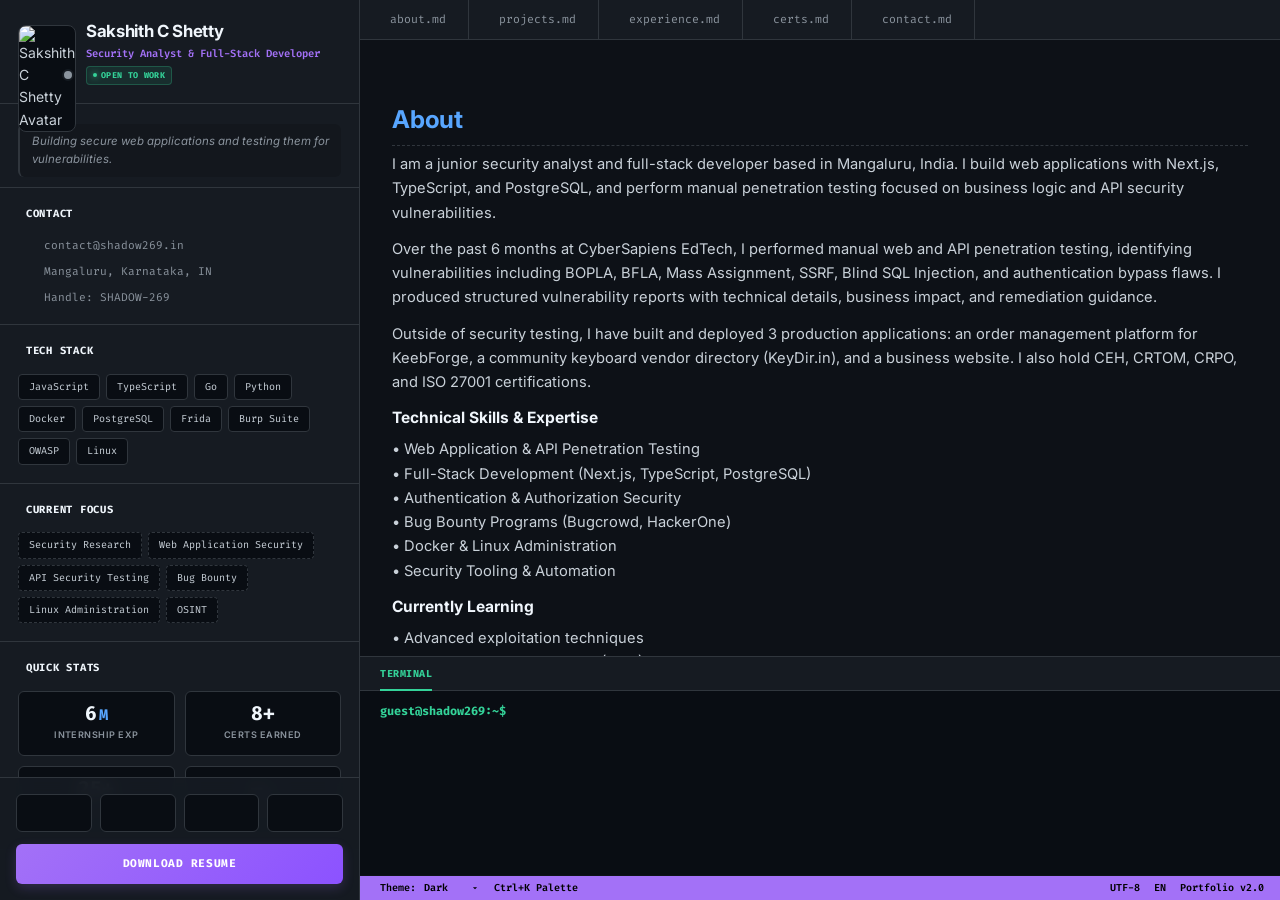
==== commit d327fa4f: "CERTS" ====
--- a/index.html
+++ b/index.html
@@ -1,19 +1,90 @@
 <!DOCTYPE html>
 <html lang="en" data-theme="dark">
+
 <head>
   <meta charset="UTF-8">
   <meta name="viewport" content="width=device-width, initial-scale=1.0">
-  <title>Sakshith C Shetty — Offensive Security Explorer Workspace</title>
-  <meta name="description" content="Interactive VS Code & Cyber Terminal Workspace portfolio of Sakshith C Shetty (SHADOW-269) — Security Specialist.">
+  <title>Sakshith C Shetty — Security Analyst & Full-Stack Developer</title>
+  <meta name="description"
+    content="Portfolio of Sakshith C Shetty (SHADOW-269) — Security Analyst & Full-Stack Developer specializing in offensive security, pentesting, and API security.">
+  <link rel="canonical" href="https://portfolio.shadow269.in/">
+  <meta name="robots" content="index, follow">
+  <link rel="sitemap" type="application/xml" href="sitemap.xml">
+  <script defer src="https://cloud.umami.is/script.js" data-website-id="5c934024-7e25-43c4-baa9-fb91d7cb45a1"></script>
+
+  <!-- Open Graph / Facebook -->
   <meta property="og:type" content="website">
-  <meta property="og:title" content="Sakshith C Shetty — Developer & Security Workspace">
-  <meta property="og:description" content="Exploiting access control failures, business logic flaws, and microservice vulnerabilities.">
-  <meta property="og:image" content="https://avatars.githubusercontent.com/u/197274423?v=4">
-  <link rel="icon" href="https://avatars.githubusercontent.com/u/197274423?v=4" type="image/png">
+  <meta property="og:url" content="https://portfolio.shadow269.in/">
+  <meta property="og:title" content="Sakshith C Shetty — Security Analyst & Full-Stack Developer">
+  <meta property="og:description"
+    content="Portfolio of Sakshith C Shetty (SHADOW-269) — Security Analyst & Full-Stack Developer specializing in offensive security, pentesting, and API security.">
+  <meta property="og:image" content="https://avatars.githubusercontent.com/u/197274423?v=4&s=500">
+  <meta property="og:site_name" content="Sakshith C Shetty Portfolio">
+  <meta property="og:locale" content="en_IN">
+
+  <!-- Twitter -->
+  <meta name="twitter:card" content="summary">
+  <meta name="twitter:site" content="@SHADOW_2669">
+  <meta name="twitter:creator" content="@SHADOW_2669">
+  <meta name="twitter:url" content="https://portfolio.shadow269.in/">
+  <meta name="twitter:title" content="Sakshith C Shetty — Security Analyst & Full-Stack Developer">
+  <meta name="twitter:description"
+    content="Portfolio of Sakshith C Shetty (SHADOW-269) — Security Analyst & Full-Stack Developer specializing in offensive security, pentesting, and API security.">
+  <meta name="twitter:image" content="https://avatars.githubusercontent.com/u/197274423?v=4&s=500">
+
+  <!-- Structured Data / JSON-LD -->
+  <script type="application/ld+json">
+  {
+    "@context": "https://schema.org",
+    "@type": "Person",
+    "name": "Sakshith C Shetty",
+    "alternateName": "SHADOW-269",
+    "url": "https://portfolio.shadow269.in/",
+    "image": "https://avatars.githubusercontent.com/u/197274423?v=4",
+    "sameAs": [
+      "https://github.com/shadow269",
+      "https://gitlab.com/SHADOW269",
+      "https://www.linkedin.com/in/sakshithshetty/",
+      "https://x.com/SHADOW_2669",
+      "https://www.instagram.com/shadow269.in/"
+    ],
+    "jobTitle": "Junior Security Analyst & Full-Stack Developer",
+    "worksFor": {
+      "@type": "Organization",
+      "name": "Freelance"
+    },
+    "address": {
+      "@type": "PostalAddress",
+      "addressLocality": "Mangaluru",
+      "addressRegion": "Karnataka",
+      "addressCountry": "IN"
+    },
+    "knowsAbout": [
+      "Offensive Security",
+      "Penetration Testing",
+      "API Security",
+      "Full-Stack Development",
+      "Web Application Security",
+      "Bug Bounty",
+      "JavaScript",
+      "TypeScript",
+      "Python",
+      "Go",
+      "Docker",
+      "PostgreSQL"
+    ],
+    "description": "Junior Security Analyst and Full-Stack Developer from Mangaluru, India specializing in offensive security, penetration testing, and secure web application development."
+  }
+  </script>
+
+  <!-- Preconnect and Preloads -->
+  <link rel="icon" href="https://avatars.githubusercontent.com/u/197274423?v=4&s=32" type="image/png">
   <link rel="preconnect" href="https://fonts.googleapis.com">
   <link rel="preconnect" href="https://fonts.gstatic.com" crossorigin>
-  <link href="https://fonts.googleapis.com/css2?family=Fira+Code:wght@400;500;600;700&family=Inter:wght@400;500;600;700&display=swap" rel="stylesheet">
-  <link href="https://cdn.jsdelivr.net/npm/remixicon@4.2.0/fonts/remixicon.css" rel="stylesheet">
+  <link rel="preload" href="https://fonts.googleapis.com/css2?family=Fira+Code:wght@400;500;600;700&family=Inter:wght@400;500;600;700&display=swap" as="style" onload="this.onload=null;this.rel='stylesheet'">
+  <noscript><link rel="stylesheet" href="https://fonts.googleapis.com/css2?family=Fira+Code:wght@400;500;600;700&family=Inter:wght@400;500;600;700&display=swap"></noscript>
+  <link rel="preload" href="https://cdn.jsdelivr.net/npm/remixicon@4.2.0/fonts/remixicon.css" as="style" onload="this.onload=null;this.rel='stylesheet'">
+  <noscript><link rel="stylesheet" href="https://cdn.jsdelivr.net/npm/remixicon@4.2.0/fonts/remixicon.css"></noscript>
   <style>
     :root {
       --bg: #0d1117;
@@ -46,7 +117,7 @@
       --ds-card-radius: var(--radius);
       --ds-card-padding: 20px;
       --ds-card-hover-border: var(--neon-purple);
-      --ds-card-hover-shadow: 0 2px 12px rgba(0,0,0,0.25), 0 0 8px var(--border-glow);
+      --ds-card-hover-shadow: 0 2px 12px rgba(0, 0, 0, 0.25), 0 0 8px var(--border-glow);
       --ds-card-transition: all 0.2s var(--ease);
       --ds-gap-xs: 4px;
       --ds-gap-sm: 8px;
@@ -63,6 +134,7 @@
       --ds-badge-font: var(--font-mono);
       --ds-badge-size: 0.68rem;
     }
+
     [data-theme="light"] {
       --bg: #ffffff;
       --sidebar: #f6f8fa;
@@ -80,6 +152,7 @@
       --neon-red: #cf222e;
       --bg-panel: #f0f2f5;
     }
+
     [data-theme="dracula"] {
       --bg: #282a36;
       --sidebar: #21222c;
@@ -97,6 +170,7 @@
       --neon-red: #ff5555;
       --bg-panel: #1d1f27;
     }
+
     [data-theme="nord"] {
       --bg: #2e3440;
       --sidebar: #242933;
@@ -114,6 +188,7 @@
       --neon-red: #bf616a;
       --bg-panel: #20242c;
     }
+
     [data-theme="cyberpunk"] {
       --bg: #12041c;
       --sidebar: #1c072b;
@@ -131,8 +206,41 @@
       --neon-red: #ff003c;
       --bg-panel: #0d0214;
     }
-    *, *::before, *::after { box-sizing: border-box; margin: 0; padding: 0; }
-    html { scroll-behavior: smooth; font-size: clamp(13px, 0.85vw + 10px, 14px); background: var(--bg); }
+
+    .skip-to-content {
+      position: absolute;
+      top: -100%;
+      left: 16px;
+      z-index: 10000;
+      padding: 8px 16px;
+      background: var(--neon-green);
+      color: #000;
+      font-family: var(--font-mono);
+      font-size: 0.85rem;
+      font-weight: 700;
+      text-decoration: none;
+      border-radius: 0 0 6px 6px;
+      transition: top 0.2s;
+    }
+
+    .skip-to-content:focus {
+      top: 0;
+    }
+
+    *,
+    *::before,
+    *::after {
+      box-sizing: border-box;
+      margin: 0;
+      padding: 0;
+    }
+
+    html {
+      scroll-behavior: smooth;
+      font-size: clamp(13px, 0.85vw + 10px, 14px);
+      background: var(--bg);
+    }
+
     body {
       background-color: var(--bg);
       color: var(--text);
@@ -142,15 +250,50 @@
       line-height: 1.6;
       transition: background-color 0.3s var(--ease), color 0.3s var(--ease);
     }
-    a { color: inherit; text-decoration: none; }
-    button { font-family: inherit; color: inherit; background: none; border: none; cursor: pointer; }
-    *:focus-visible { outline: 2px solid var(--neon-purple); outline-offset: 2px; }
-    #progress-indicator-bar { position: fixed; top: 0; left: 0; height: 3px; background: linear-gradient(90deg, var(--neon-purple), var(--neon-blue)); z-index: 2000; width: 0%; transition: width 0.1s linear; }
-    .ide-container { display: flex; width: 100vw; height: 100vh; overflow: hidden; position: relative; }
+
+    a {
+      color: inherit;
+      text-decoration: none;
+    }
+
+    button {
+      font-family: inherit;
+      color: inherit;
+      background: none;
+      border: none;
+      cursor: pointer;
+    }
+
+    *:focus-visible {
+      outline: 2px solid var(--neon-purple);
+      outline-offset: 2px;
+    }
+
+    #progress-indicator-bar {
+      position: fixed;
+      top: 0;
+      left: 0;
+      height: 3px;
+      background: linear-gradient(90deg, var(--neon-purple), var(--neon-blue));
+      z-index: 2000;
+      width: 0%;
+      transition: width 0.1s linear;
+    }
+
+    .ide-container {
+      display: flex;
+      width: 100vw;
+      height: 100vh;
+      overflow: hidden;
+      position: relative;
+    }
 
     .sidebar-overlay {
       position: fixed;
-      top: 0; left: 0; right: 0; bottom: 0;
+      top: 0;
+      left: 0;
+      right: 0;
+      bottom: 0;
       background: rgba(0, 0, 0, 0.45);
       backdrop-filter: blur(4px);
       -webkit-backdrop-filter: blur(4px);
@@ -159,6 +302,7 @@
       pointer-events: none;
       transition: opacity 0.3s var(--ease);
     }
+
     .sidebar-overlay.active {
       opacity: 1;
       pointer-events: auto;
@@ -166,77 +310,513 @@
 
     /* ════════════════  SIDEBAR  ════════════════ */
     .ide-sidebar {
-      width: 360px; min-width: 360px;
+      width: 360px;
+      min-width: 360px;
       background-color: var(--sidebar);
       border-right: 1px solid var(--border);
-      display: flex; flex-direction: column;
-      height: 100%; overflow-y: auto; overflow-x: hidden;
+      display: flex;
+      flex-direction: column;
+      height: 100%;
+      overflow-y: auto;
+      overflow-x: hidden;
       z-index: 100;
       transition: transform 0.4s var(--ease), background-color 0.3s;
     }
-    .ide-sidebar::-webkit-scrollbar { width: 6px; }
-    .ide-sidebar::-webkit-scrollbar-thumb { background: var(--border); border-radius: 3px; }
-    .ide-workspace { flex: 1; display: flex; flex-direction: column; height: 100%; overflow: hidden; background-color: var(--bg); position: relative; }
-    .sidebar-block { padding: 18px; border-bottom: 1px solid var(--border); transition: border-color 0.3s; }
-    .sidebar-block:hover { border-color: rgba(124, 106, 255, 0.4); }
-    .block-heading { font-family: var(--font-mono); font-size: 0.75rem; text-transform: uppercase; color: var(--text-bright); margin-bottom: 14px; display: flex; align-items: center; gap: 8px; letter-spacing: 0.07em; font-weight: 700; }
-    .block-heading i { color: var(--neon-purple); font-size: 0.95rem; }
-    .profile-node { display: flex; align-items: center; gap: 14px; }
-    .avatar-wrapper { position: relative; width: 54px; height: 54px; flex-shrink: 0; }
-    .avatar-img { width: 100%; height: 100%; border-radius: 8px; border: 1px solid var(--border); object-fit: cover; background: var(--panel-dark); }
-    .status-dot { position: absolute; bottom: -2px; right: -2px; width: 12px; height: 12px; background-color: var(--neon-green); border-radius: 50%; border: 2px solid var(--sidebar); box-shadow: 0 0 8px var(--neon-green); transition: background-color 0.3s, box-shadow 0.3s; }
-    .status-dot.online { background-color: var(--neon-green); box-shadow: 0 0 6px var(--neon-green); animation: statusPulse 2s ease-in-out infinite; }
-    .status-dot.idle { background-color: var(--neon-orange); box-shadow: 0 0 6px var(--neon-orange); }
-    .status-dot.dnd { background-color: var(--neon-red); box-shadow: 0 0 6px var(--neon-red); }
-    .status-dot.offline { background-color: var(--text-muted); box-shadow: none; }
-    @keyframes statusPulse { 0%, 100% { transform: scale(1); opacity: 1; } 50% { transform: scale(1.2); opacity: 0.8; } }
-    .profile-info { overflow: hidden; min-width: 0; }
-    .profile-name { font-size: 1.2rem; font-weight: 700; color: var(--text-bright); white-space: nowrap; text-overflow: ellipsis; overflow: hidden; letter-spacing: -0.02em; }
-    .profile-title { font-family: var(--font-mono); font-size: 0.75rem; color: var(--neon-purple); font-weight: 600; margin-top: 1px; }
-    .profile-status { margin-top: 3px; display: flex; align-items: center; cursor: pointer; width: fit-content; }
-    .status-badge-green { display: inline-flex; align-items: center; gap: 4px; font-family: var(--font-mono); font-size: 0.6rem; font-weight: 700; color: var(--neon-green); background: rgba(52, 211, 153, 0.1); border: 1px solid rgba(52, 211, 153, 0.25); border-radius: 4px; padding: 2px 6px; text-transform: uppercase; letter-spacing: 0.04em; transition: border-color 0.2s, background-color 0.2s; }
-    .status-badge-green:hover { border-color: var(--neon-green); background: rgba(52, 211, 153, 0.2); }
-    .status-badge-dot { width: 4px; height: 4px; border-radius: 50%; background-color: var(--neon-green); display: inline-block; box-shadow: 0 0 6px var(--neon-green); animation: pulseGreenDot 2s infinite; }
-    .profile-quote { font-size: 0.82rem; color: var(--text-muted); font-style: italic; background: rgba(0,0,0,0.15); padding: 8px 12px; border-radius: 6px; border-left: 2px solid var(--border); margin-top: 10px; }
-    .contact-list { display: flex; flex-direction: column; gap: 8px; font-family: var(--font-mono); font-size: 0.8rem; }
-    .contact-item { display: flex; align-items: center; gap: 10px; color: var(--text-muted); transition: color 0.2s; word-break: break-word; overflow-wrap: anywhere; }
-    .contact-item:hover { color: var(--text-bright); }
-    .contact-item i { color: var(--neon-blue); font-size: 0.95rem; width: 16px; text-align: center; flex-shrink: 0; }
-    .badge-cloud { display: flex; flex-wrap: wrap; gap: 6px; }
-    .stack-badge { font-family: var(--font-mono); font-size: 0.72rem; padding: 4px 10px; background-color: var(--panel-dark); border: 1px solid var(--border); border-radius: 4px; color: var(--text); transition: all 0.25s var(--ease); }
-    .stack-badge:hover { border-color: var(--neon-purple); color: var(--text-bright); background: rgba(163, 113, 247, 0.1); transform: translateY(-1px); box-shadow: 0 2px 8px var(--border-glow); }
-    .highlights-matrix { display: grid; grid-template-columns: repeat(2, 1fr); gap: 10px; }
-    .highlight-cell { background-color: var(--panel-dark); border: 1px solid var(--border); padding: 12px; border-radius: 6px; text-align: center; transition: all 0.2s; position: relative; overflow: hidden; }
-    .highlight-cell:hover { border-color: var(--neon-blue); transform: scale(1.02); }
-    .hl-count { font-family: var(--font-mono); font-size: 1.4rem; font-weight: 700; color: var(--text-bright); line-height: 1; margin-bottom: 5px; }
-    .hl-count span { color: var(--neon-blue); font-size: 1.1rem; margin-left: 2px; }
-    .hl-label { font-size: 0.65rem; text-transform: uppercase; color: var(--text-muted); letter-spacing: 0.05em; font-weight: 600; }
-
-    .git-graph-panel { background: var(--panel-dark); border: 1px solid var(--border); border-radius: 6px; padding: 12px; position: relative; transition: border-color 0.3s; }
-    .git-graph-panel:hover { border-color: var(--neon-green); }
-    .git-graph-img-wrapper { position: relative; width: 100%; border-radius: 4px; overflow: hidden; background: #030712; margin-bottom: 12px; border: 1px solid rgba(255,255,255,0.02); }
-    .git-graph-img-wrapper img { width: 100%; height: auto; display: block; }
-
-    .sidebar-sticky-footer { margin-top: auto; border-top: 1px solid var(--border); padding: 16px; background-color: rgba(22, 27, 34, 0.95); backdrop-filter: blur(8px); position: sticky; bottom: 0; z-index: 10; }
-    .social-matrix-grid { display: grid; grid-template-columns: repeat(4, 1fr); gap: 8px; margin-bottom: 12px; }
-    .sidebar-soc-btn { border: 1px solid var(--border); background-color: var(--panel-dark); height: 38px; display: flex; align-items: center; justify-content: center; color: var(--text-muted); border-radius: 6px; font-size: 1.15rem; transition: all 0.25s var(--ease); position: relative; }
-    .sidebar-soc-btn:hover { border-color: var(--neon-purple); color: var(--text-bright); background-color: var(--bg); transform: translateY(-2px); }
-    .sidebar-soc-btn[data-tooltip]::after { content: attr(data-tooltip); position: absolute; bottom: 125%; left: 50%; transform: translateX(-50%) translateY(4px); background: var(--panel-dark); border: 1px solid var(--border); color: var(--text-bright); font-family: var(--font-mono); font-size: 0.65rem; padding: 4px 8px; border-radius: 4px; white-space: nowrap; opacity: 0; pointer-events: none; transition: all 0.2s var(--ease); box-shadow: 0 4px 12px rgba(0,0,0,0.5); z-index: 20; }
-    .sidebar-soc-btn:hover::after { opacity: 1; transform: translateX(-50%) translateY(0); }
-    .action-cv-btn { display: flex; width: 100%; height: 40px; align-items: center; justify-content: center; background: linear-gradient(135deg, var(--neon-purple), #8c52ff); color: #fff; font-family: var(--font-mono); font-size: 0.8rem; font-weight: 700; text-transform: uppercase; border-radius: 6px; letter-spacing: 0.05em; transition: all 0.25s var(--ease); box-shadow: 0 4px 12px rgba(163, 113, 247, 0.2); }
-    .action-cv-btn:hover { opacity: 0.95; transform: translateY(-1px); box-shadow: 0 6px 16px rgba(163, 113, 247, 0.35); }
-
-    .ide-tab-bar { display: flex; background-color: var(--sidebar); border-bottom: 1px solid var(--border); overflow-x: auto; scrollbar-width: none; }
-    .ide-tab-bar::-webkit-scrollbar { display: none; }
-    .editor-tab { display: flex; align-items: center; gap: 8px; padding: 12px 22px; background-color: var(--sidebar); border-right: 1px solid var(--border); font-family: var(--font-mono); font-size: 0.82rem; color: var(--text-muted); position: relative; white-space: nowrap; transition: all 0.15s; }
-    .editor-tab i:first-child { color: var(--neon-orange); font-size: 0.95rem; }
-    .editor-tab:hover { background-color: rgba(255,255,255,0.02); color: var(--text); }
-    .editor-tab.active { background-color: var(--bg); color: var(--text-bright); font-weight: 500; }
-    .editor-tab.active::after { content: ''; position: absolute; top: 0; left: 0; right: 0; height: 2px; background-color: var(--neon-purple); }
-    .editor-canvas { flex: 1; padding: 32px; overflow-y: auto; display: none; position: relative; }
-    .editor-canvas.active { display: block; animation: fadeReveal 0.35s var(--ease) forwards; }
-    @keyframes fadeReveal { from { opacity: 0; transform: translateY(6px); } to { opacity: 1; transform: none; } }
-    .md-line { margin-bottom: 6px; font-family: var(--font-mono); font-size: 0.95rem; max-width: 1500px; }
+
+    .ide-sidebar::-webkit-scrollbar {
+      width: 6px;
+    }
+
+    .ide-sidebar::-webkit-scrollbar-thumb {
+      background: var(--border);
+      border-radius: 3px;
+    }
+
+    .ide-workspace {
+      flex: 1;
+      display: flex;
+      flex-direction: column;
+      height: 100%;
+      overflow: hidden;
+      background-color: var(--bg);
+      position: relative;
+    }
+
+    .sidebar-block {
+      padding: 18px;
+      border-bottom: 1px solid var(--border);
+      transition: border-color 0.3s;
+    }
+
+    .sidebar-block:hover {
+      border-color: rgba(124, 106, 255, 0.4);
+    }
+
+    .block-heading {
+      font-family: var(--font-mono);
+      font-size: 0.75rem;
+      text-transform: uppercase;
+      color: var(--text-bright);
+      margin-bottom: 14px;
+      display: flex;
+      align-items: center;
+      gap: 8px;
+      letter-spacing: 0.07em;
+      font-weight: 700;
+    }
+
+    .block-heading i {
+      color: var(--neon-purple);
+      font-size: 0.95rem;
+    }
+
+    .profile-node {
+      display: flex;
+      align-items: center;
+      gap: 14px;
+    }
+
+    .avatar-wrapper {
+      position: relative;
+      width: 54px;
+      height: 54px;
+      flex-shrink: 0;
+    }
+
+    .avatar-img {
+      width: 100%;
+      height: 100%;
+      border-radius: 8px;
+      border: 1px solid var(--border);
+      object-fit: cover;
+      background: var(--panel-dark);
+    }
+
+    .status-dot {
+      position: absolute;
+      bottom: -2px;
+      right: -2px;
+      width: 12px;
+      height: 12px;
+      background-color: var(--neon-green);
+      border-radius: 50%;
+      border: 2px solid var(--sidebar);
+      box-shadow: 0 0 8px var(--neon-green);
+      transition: background-color 0.3s, box-shadow 0.3s;
+    }
+
+    .status-dot.online {
+      background-color: var(--neon-green);
+      box-shadow: 0 0 6px var(--neon-green);
+      animation: statusPulse 2s ease-in-out infinite;
+    }
+
+    .status-dot.idle {
+      background-color: var(--neon-orange);
+      box-shadow: 0 0 6px var(--neon-orange);
+    }
+
+    .status-dot.dnd {
+      background-color: var(--neon-red);
+      box-shadow: 0 0 6px var(--neon-red);
+    }
+
+    .status-dot.offline {
+      background-color: var(--text-muted);
+      box-shadow: none;
+    }
+
+    @keyframes statusPulse {
+
+      0%,
+      100% {
+        transform: scale(1);
+        opacity: 1;
+      }
+
+      50% {
+        transform: scale(1.2);
+        opacity: 0.8;
+      }
+    }
+
+    .profile-info {
+      overflow: hidden;
+      min-width: 0;
+    }
+
+    .profile-name {
+      font-size: 1.2rem;
+      font-weight: 700;
+      color: var(--text-bright);
+      white-space: nowrap;
+      text-overflow: ellipsis;
+      overflow: hidden;
+      letter-spacing: -0.02em;
+    }
+
+    .profile-title {
+      font-family: var(--font-mono);
+      font-size: 0.75rem;
+      color: var(--neon-purple);
+      font-weight: 600;
+      margin-top: 1px;
+    }
+
+    .profile-status {
+      margin-top: 3px;
+      display: flex;
+      align-items: center;
+      cursor: pointer;
+      width: fit-content;
+    }
+
+    .status-badge-green {
+      display: inline-flex;
+      align-items: center;
+      gap: 4px;
+      font-family: var(--font-mono);
+      font-size: 0.6rem;
+      font-weight: 700;
+      color: var(--neon-green);
+      background: rgba(52, 211, 153, 0.1);
+      border: 1px solid rgba(52, 211, 153, 0.25);
+      border-radius: 4px;
+      padding: 2px 6px;
+      text-transform: uppercase;
+      letter-spacing: 0.04em;
+      transition: border-color 0.2s, background-color 0.2s;
+    }
+
+    .status-badge-green:hover {
+      border-color: var(--neon-green);
+      background: rgba(52, 211, 153, 0.2);
+    }
+
+    .status-badge-dot {
+      width: 4px;
+      height: 4px;
+      border-radius: 50%;
+      background-color: var(--neon-green);
+      display: inline-block;
+      box-shadow: 0 0 6px var(--neon-green);
+      animation: pulseGreenDot 2s infinite;
+    }
+
+    .profile-quote {
+      font-size: 0.82rem;
+      color: var(--text-muted);
+      font-style: italic;
+      background: rgba(0, 0, 0, 0.15);
+      padding: 8px 12px;
+      border-radius: 6px;
+      border-left: 2px solid var(--border);
+      margin-top: 10px;
+    }
+
+    .contact-list {
+      display: flex;
+      flex-direction: column;
+      gap: 8px;
+      font-family: var(--font-mono);
+      font-size: 0.8rem;
+    }
+
+    .contact-item {
+      display: flex;
+      align-items: center;
+      gap: 10px;
+      color: var(--text-muted);
+      transition: color 0.2s;
+      word-break: break-word;
+      overflow-wrap: anywhere;
+    }
+
+    .contact-item:hover {
+      color: var(--text-bright);
+    }
+
+    .contact-item i {
+      color: var(--neon-blue);
+      font-size: 0.95rem;
+      width: 16px;
+      text-align: center;
+      flex-shrink: 0;
+    }
+
+    .badge-cloud {
+      display: flex;
+      flex-wrap: wrap;
+      gap: 6px;
+    }
+
+    .stack-badge {
+      font-family: var(--font-mono);
+      font-size: 0.72rem;
+      padding: 4px 10px;
+      background-color: var(--panel-dark);
+      border: 1px solid var(--border);
+      border-radius: 4px;
+      color: var(--text);
+      transition: all 0.25s var(--ease);
+    }
+
+    .stack-badge:hover {
+      border-color: var(--neon-purple);
+      color: var(--text-bright);
+      background: rgba(163, 113, 247, 0.1);
+      transform: translateY(-1px);
+      box-shadow: 0 2px 8px var(--border-glow);
+    }
+
+    .highlights-matrix {
+      display: grid;
+      grid-template-columns: repeat(2, 1fr);
+      gap: 10px;
+    }
+
+    .highlight-cell {
+      background-color: var(--panel-dark);
+      border: 1px solid var(--border);
+      padding: 12px;
+      border-radius: 6px;
+      text-align: center;
+      transition: all 0.2s;
+      position: relative;
+      overflow: hidden;
+    }
+
+    .highlight-cell:hover {
+      border-color: var(--neon-blue);
+      transform: scale(1.02);
+    }
+
+    .hl-count {
+      font-family: var(--font-mono);
+      font-size: 1.4rem;
+      font-weight: 700;
+      color: var(--text-bright);
+      line-height: 1;
+      margin-bottom: 5px;
+    }
+
+    .hl-count span {
+      color: var(--neon-blue);
+      font-size: 1.1rem;
+      margin-left: 2px;
+    }
+
+    .hl-label {
+      font-size: 0.65rem;
+      text-transform: uppercase;
+      color: var(--text-muted);
+      letter-spacing: 0.05em;
+      font-weight: 600;
+    }
+
+    .git-graph-panel {
+      background: var(--panel-dark);
+      border: 1px solid var(--border);
+      border-radius: 6px;
+      padding: 12px;
+      position: relative;
+      transition: border-color 0.3s;
+    }
+
+    .git-graph-panel:hover {
+      border-color: var(--neon-green);
+    }
+
+    .git-graph-img-wrapper {
+      position: relative;
+      width: 100%;
+      border-radius: 4px;
+      overflow: hidden;
+      background: #030712;
+      margin-bottom: 12px;
+      border: 1px solid rgba(255, 255, 255, 0.02);
+    }
+
+    .git-graph-img-wrapper img {
+      width: 100%;
+      height: auto;
+      display: block;
+    }
+
+    .sidebar-sticky-footer {
+      margin-top: auto;
+      border-top: 1px solid var(--border);
+      padding: 16px;
+      background-color: rgba(22, 27, 34, 0.95);
+      backdrop-filter: blur(8px);
+      position: sticky;
+      bottom: 0;
+      z-index: 10;
+    }
+
+    .social-matrix-grid {
+      display: grid;
+      grid-template-columns: repeat(4, 1fr);
+      gap: 8px;
+      margin-bottom: 12px;
+    }
+
+    .sidebar-soc-btn {
+      border: 1px solid var(--border);
+      background-color: var(--panel-dark);
+      height: 38px;
+      display: flex;
+      align-items: center;
+      justify-content: center;
+      color: var(--text-muted);
+      border-radius: 6px;
+      font-size: 1.15rem;
+      transition: all 0.25s var(--ease);
+      position: relative;
+    }
+
+    .sidebar-soc-btn:hover {
+      border-color: var(--neon-purple);
+      color: var(--text-bright);
+      background-color: var(--bg);
+      transform: translateY(-2px);
+    }
+
+    .sidebar-soc-btn[data-tooltip]::after {
+      content: attr(data-tooltip);
+      position: absolute;
+      bottom: 125%;
+      left: 50%;
+      transform: translateX(-50%) translateY(4px);
+      background: var(--panel-dark);
+      border: 1px solid var(--border);
+      color: var(--text-bright);
+      font-family: var(--font-mono);
+      font-size: 0.65rem;
+      padding: 4px 8px;
+      border-radius: 4px;
+      white-space: nowrap;
+      opacity: 0;
+      pointer-events: none;
+      transition: all 0.2s var(--ease);
+      box-shadow: 0 4px 12px rgba(0, 0, 0, 0.5);
+      z-index: 20;
+    }
+
+    .sidebar-soc-btn:hover::after {
+      opacity: 1;
+      transform: translateX(-50%) translateY(0);
+    }
+
+    .action-cv-btn {
+      display: flex;
+      width: 100%;
+      height: 40px;
+      align-items: center;
+      justify-content: center;
+      background: linear-gradient(135deg, var(--neon-purple), #8c52ff);
+      color: #fff;
+      font-family: var(--font-mono);
+      font-size: 0.8rem;
+      font-weight: 700;
+      text-transform: uppercase;
+      border-radius: 6px;
+      letter-spacing: 0.05em;
+      transition: all 0.25s var(--ease);
+      box-shadow: 0 4px 12px rgba(163, 113, 247, 0.2);
+    }
+
+    .action-cv-btn:hover {
+      opacity: 0.95;
+      transform: translateY(-1px);
+      box-shadow: 0 6px 16px rgba(163, 113, 247, 0.35);
+    }
+
+    .ide-tab-bar {
+      display: flex;
+      background-color: var(--sidebar);
+      border-bottom: 1px solid var(--border);
+      overflow-x: auto;
+      scrollbar-width: none;
+    }
+
+    .ide-tab-bar::-webkit-scrollbar {
+      display: none;
+    }
+
+    .editor-tab {
+      display: flex;
+      align-items: center;
+      gap: 8px;
+      padding: 12px 22px;
+      background-color: var(--sidebar);
+      border-right: 1px solid var(--border);
+      font-family: var(--font-mono);
+      font-size: 0.82rem;
+      color: var(--text-muted);
+      position: relative;
+      white-space: nowrap;
+      transition: all 0.15s;
+    }
+
+    .editor-tab i:first-child {
+      color: var(--neon-orange);
+      font-size: 0.95rem;
+    }
+
+    .editor-tab:hover {
+      background-color: rgba(255, 255, 255, 0.02);
+      color: var(--text);
+    }
+
+    .editor-tab.active {
+      background-color: var(--bg);
+      color: var(--text-bright);
+      font-weight: 500;
+    }
+
+    .editor-tab.active::after {
+      content: '';
+      position: absolute;
+      top: 0;
+      left: 0;
+      right: 0;
+      height: 2px;
+      background-color: var(--neon-purple);
+    }
+
+    .editor-canvas {
+      flex: 1;
+      padding: 32px;
+      overflow-y: auto;
+      display: none;
+      position: relative;
+    }
+
+    .editor-canvas.active {
+      display: block;
+      animation: fadeReveal 0.35s var(--ease) forwards;
+    }
+
+    @keyframes fadeReveal {
+      from {
+        opacity: 0;
+        transform: translateY(6px);
+      }
+
+      to {
+        opacity: 1;
+        transform: none;
+      }
+    }
+
+    .md-line {
+      margin-bottom: 6px;
+      font-family: var(--font-mono);
+      font-size: 0.95rem;
+      max-width: 1500px;
+    }
+
     .md-line:has(.repo-cards-grid),
     .md-line:has(.cert-stats-row),
     .md-line:has(.cert-filter-row),
@@ -244,269 +824,1858 @@
     .md-line:has(.vertical-timeline),
     .md-line:has(.contact-layout-col-split),
     .md-line:has(.cert-philosophy-block),
-    .md-line:has(.highlights-matrix) { max-width: 100%; }
-    .ln-content { color: var(--text); white-space: pre-wrap; }
-    .ln-content:has(div), .md-line:has(div) .ln-content { white-space: normal !important; }
-    .ln-content h1, .ln-content h2, .ln-content h3 { font-family: var(--font-sans); color: var(--text-bright); font-weight: 700; margin-top: 8px; margin-bottom: 6px; }
-    .ln-content h1 { font-size: clamp(1.5rem, 3vw, 2.2rem); border-bottom: 1px solid var(--border); padding-bottom: 10px; margin-bottom: 24px; color: var(--text-bright); letter-spacing: -0.03em; }
-    .ln-content h2 { font-size: clamp(1.1rem, 2.5vw, 1.45rem); color: var(--neon-blue); margin-top: 28px; border-bottom: 1px dashed var(--border); padding-bottom: 6px; letter-spacing: -0.01em; }
-    .ln-content p { font-family: var(--font-sans); color: var(--text); line-height: 1.65; margin-bottom: 12px; font-size: 1.05rem; }
-    .ln-content p strong { color: var(--text-bright); font-weight: 600; }
-
-    .repo-cards-grid { display: grid; grid-template-columns: 1fr; gap: var(--ds-gap-xl); margin-top: var(--ds-gap-xl); align-items: stretch; }
-    .repo-card { background-color: var(--ds-card-bg); border: var(--ds-card-border); border-radius: var(--ds-card-radius); padding: 22px; display: flex; flex-direction: column; height: 400px; transition: var(--ds-card-transition); position: relative; overflow: hidden; }
-    .repo-card:hover { border-color: var(--ds-card-hover-border); transform: translateY(-4px); box-shadow: 0 10px 28px rgba(0, 0, 0, 0.35), 0 0 14px var(--border-glow); }
-    .repo-card--featured { border-left: 3px solid var(--neon-purple); }
-    .repo-card--featured:hover { border-left-color: var(--neon-purple); border-color: var(--neon-purple); box-shadow: 0 10px 28px rgba(0, 0, 0, 0.35), 0 0 14px rgba(163, 113, 247, 0.25); }
-    .repo-card-body { flex: 1; display: flex; flex-direction: column; min-height: 0; gap: var(--ds-gap-sm); }
-    .repo-featured-tag { display: inline-block; font-family: var(--font-mono); font-size: 0.55rem; font-weight: 700; text-transform: uppercase; letter-spacing: 0.06em; color: var(--neon-purple); background: rgba(163, 113, 247, 0.1); border: 1px solid rgba(163, 113, 247, 0.3); border-radius: 3px; padding: 1px 6px; width: fit-content; flex-shrink: 0; height: 16px; line-height: 14px; box-sizing: content-box; }
-    .repo-featured-tag.is-placeholder { visibility: hidden; }
-    .repo-head { display: flex; align-items: flex-start; justify-content: space-between; gap: 10px; flex-shrink: 0; }
-    .repo-title-block { min-width: 0; }
-    .repo-title-text { font-family: var(--font-mono); font-size: 0.95rem; font-weight: 700; color: var(--text-bright); line-height: 1.3; }
-    .repo-subtitle { font-family: var(--font-mono); font-size: 0.68rem; color: var(--text-muted); margin-top: 2px; text-transform: uppercase; letter-spacing: 0.04em; }
-    .repo-badge { font-family: var(--font-mono); font-size: 0.58rem; font-weight: 700; text-transform: uppercase; letter-spacing: 0.05em; padding: 3px 8px; border-radius: 4px; border: 1px solid var(--border); color: var(--text-muted); background: var(--sidebar); white-space: nowrap; flex-shrink: 0; }
-    .repo-desc-text { font-family: var(--font-sans); font-size: 0.82rem; color: var(--text-muted); line-height: 1.55; margin: 0; display: -webkit-box; -webkit-line-clamp: 3; -webkit-box-orient: vertical; overflow: hidden; flex-shrink: 0; }
-    .repo-highlights { list-style: none; padding: 0; margin: 0; display: flex; flex-direction: column; gap: 4px; max-height: 88px; overflow: hidden; flex-shrink: 0; }
-    .repo-highlights li { font-family: var(--font-mono); font-size: 0.7rem; color: var(--text-muted); padding-left: 14px; position: relative; line-height: 1.4; }
-    .repo-highlights li::before { content: ''; position: absolute; left: 0; top: 6px; width: 4px; height: 4px; border-radius: 50%; background: var(--neon-green); }
-    .repo-pills { display: flex; flex-wrap: wrap; gap: 5px; margin-top: auto; padding-top: var(--ds-gap-sm); flex-shrink: 0; }
-    .repo-pills span { font-family: var(--font-mono); font-size: 0.62rem; padding: 2px 7px; background-color: var(--sidebar); border: 1px solid var(--border); border-radius: 3px; color: var(--text-muted); transition: border-color 0.2s; }
-    .repo-pills span:hover { border-color: var(--neon-purple); color: var(--text-bright); }
-    .repo-actions { display: flex; gap: 8px; margin-top: var(--ds-gap-md); padding-top: var(--ds-gap-md); border-top: 1px solid var(--border); flex-shrink: 0; flex-wrap: wrap; }
-    .repo-action-btn { display: inline-flex; align-items: center; gap: 6px; font-family: var(--ds-btn-font); font-size: var(--ds-btn-size); font-weight: 600; padding: var(--ds-btn-padding); border-radius: var(--ds-btn-radius); text-decoration: none; transition: var(--ds-card-transition); }
-    .repo-action-demo { background: rgba(88, 166, 255, 0.1); border: 1px solid var(--neon-blue); color: var(--neon-blue); }
-    .repo-action-demo:hover { background: rgba(88, 166, 255, 0.18); color: var(--text-bright); transform: translateY(-1px); }
-    .repo-action-code { background: transparent; border: 1px solid var(--border); color: var(--text-muted); }
-    .repo-action-code:hover { border-color: var(--text-muted); color: var(--text-bright); }
-
-    .timeline-section-header { font-family: var(--font-mono); font-size: 0.82rem; font-weight: 700; text-transform: uppercase; letter-spacing: 0.06em; color: var(--text-bright); margin-bottom: 28px; margin-top: 48px; display: flex; align-items: center; gap: 8px; }
-    .timeline-section-header:first-child { margin-top: 0; }
-    .timeline-section-header i { color: var(--neon-purple); font-size: 1rem; }
-    .vertical-timeline { display: grid; grid-template-columns: 60px 1fr; margin: 0 0 20px; }
-    .timeline-node-item { display: contents; }
-    .timeline-marker { display: flex; flex-direction: column; align-items: center; position: relative; padding-top: 0; }
-    .timeline-marker::after { content: ''; position: absolute; top: 14px; bottom: 0; left: 50%; width: 2px; background: var(--border); transform: translateX(-50%); }
-    .timeline-node-item:last-child .timeline-marker::after, .timeline-marker.no-line::after { display: none !important; }
-    .timeline-icon { width: 28px; height: 28px; background: var(--bg); border: 2px solid var(--neon-purple); border-radius: 50%; display: flex; align-items: center; justify-content: center; position: relative; z-index: 1; transition: background-color 0.2s, box-shadow 0.2s; box-shadow: 0 0 6px rgba(163,113,247,0.3); flex-shrink: 0; }
-    .timeline-icon i { font-size: 0.75rem; color: var(--neon-purple); }
-    .timeline-node-item:hover .timeline-icon { background: var(--neon-purple); box-shadow: 0 0 10px rgba(163,113,247,0.5); }
-    .timeline-node-item:hover .timeline-icon i { color: var(--bg); }
-    .timeline-content { padding: 0 0 32px 16px; }
-    .timeline-node-item:last-child .timeline-content { padding-bottom: 0; }
-    .node-top-row { display: flex; align-items: center; gap: 10px; margin-bottom: 4px; flex-wrap: wrap; }
-    .node-timestamp { font-family: var(--font-mono); font-size: 0.78rem; color: var(--neon-green); font-weight: 700; letter-spacing: 0.03em; }
-    .node-current-badge { font-family: var(--font-mono); font-size: 0.6rem; font-weight: 700; text-transform: uppercase; letter-spacing: 0.06em; color: var(--neon-green); background: rgba(52,211,153,0.1); border: 1px solid rgba(52,211,153,0.25); border-radius: 4px; padding: 2px 8px; }
-    .node-header-title { font-size: 1.1rem; font-weight: 700; color: var(--text-bright); letter-spacing: -0.01em; margin-bottom: 2px; }
-    .node-sub-org { font-family: var(--font-mono); font-size: 0.8rem; color: var(--text-muted); margin-bottom: 6px; display: flex; align-items: center; gap: 6px; flex-wrap: wrap; }
-    .node-sub-org i { font-size: 0.8rem; color: var(--neon-blue); }
-    .node-location { display: inline-flex; align-items: center; gap: 3px; }
-    .node-location i { color: var(--text-muted) !important; font-size: 0.75rem !important; }
-    .node-field { font-family: var(--font-mono); font-size: 0.72rem; color: var(--neon-orange); font-weight: 600; display: inline-block; margin-bottom: 6px; }
-    .node-body-content { font-family: var(--font-sans); font-size: 0.92rem; color: var(--text); line-height: 1.6; }
-    .node-points { list-style: none; padding: 0; margin: 10px 0 0; display: flex; flex-direction: column; gap: 5px; }
-    .node-points li { font-family: var(--font-sans); font-size: 0.88rem; color: var(--text-muted); padding-left: 14px; position: relative; line-height: 1.5; }
-    .node-points li::before { content: ''; position: absolute; left: 0; top: 7px; width: 5px; height: 5px; border-radius: 50%; background: var(--neon-green); }
-    .node-tech-tags { display: flex; flex-wrap: wrap; gap: 5px; margin-top: 10px; }
-    .node-tech-tags span { font-family: var(--font-mono); font-size: 0.65rem; padding: 3px 8px; background-color: var(--sidebar); border: 1px solid var(--border); border-radius: 4px; color: var(--text-muted); transition: border-color 0.2s; }
-    .node-tech-tags span:hover { border-color: var(--neon-purple); color: var(--text-bright); }
-
-    .terminal-drawer-widget { background-color: var(--panel-dark); border-top: 1px solid var(--border); font-family: var(--font-mono); font-size: 0.85rem; height: 220px; display: flex; flex-direction: column; position: relative; z-index: 90; transition: height 0.2s cubic-bezier(0.16, 1, 0.3, 1); }
-    .terminal-drawer-widget.collapsed { height: 35px !important; }
-    .terminal-drawer-widget.collapsed .term-buffer-stream { display: none !important; }
-    .term-tabs-row { display: flex; background-color: var(--sidebar); border-bottom: 1px solid var(--border); padding-left: 20px; gap: 18px; align-items: center; }
-    .term-tab-btn { font-size: 0.72rem; text-transform: uppercase; padding: 10px 0; color: var(--text-muted); font-weight: 700; letter-spacing: 0.05em; position: relative; transition: color 0.2s; cursor: pointer; border: none; background: transparent; }
-    .term-tab-btn:hover { color: var(--text-bright); }
-    .term-tab-btn.active { color: var(--neon-green); }
-    .term-tab-btn.active::after { content: ''; position: absolute; bottom: -1px; left: 0; right: 0; height: 2px; background-color: var(--neon-green); }
-    .term-collapse-btn { background: transparent; border: none; color: var(--text-muted); cursor: pointer; padding: 0 16px; margin-left: auto; display: flex; align-items: center; justify-content: center; font-size: 0.9rem; transition: color 0.2s; height: 100%; }
-    .term-collapse-btn:hover { color: var(--text-bright); }
-    .term-buffer-stream { flex: 1; padding: 10px 20px; overflow-y: auto; line-height: 1.7; color: #e1e1e3; border-bottom: 1px solid rgba(255,255,255,0.02); }
-    .term-buffer-stream::-webkit-scrollbar { width: 6px; }
-    .term-buffer-stream::-webkit-scrollbar-thumb { background: var(--border); }
-    .term-row { margin-bottom: 4px; white-space: pre-wrap; word-break: break-all; }
-    .term-prompt-marker { color: var(--neon-green); font-weight: 700; }
-    .term-interactive-row { display: flex; align-items: center; padding: 0; background: transparent; }
-    .term-input-field-entry { flex: 1; background: transparent; border: none; outline: none; color: var(--neon-green); font-family: var(--font-mono); font-size: 0.85rem; padding: 0 8px; caret-color: var(--neon-green); }
-    .term-input-field-entry::placeholder { color: transparent; }
-    .term-output-text { color: #e1e1e3; }
-    .term-success { color: var(--neon-green); }
-    .term-warning { color: var(--neon-orange); }
-    .term-error { color: var(--neon-red); }
-    .term-info { color: var(--neon-blue); }
-    .term-dim { color: var(--text-muted); }
-    .term-bold { font-weight: 700; }
-    .term-header { color: var(--neon-purple); font-weight: 700; margin-bottom: 2px; }
-    .term-divider { color: var(--text-muted); opacity: 0.4; }
-    .term-git-stats-container { display: flex; flex-wrap: wrap; gap: 15px; align-items: flex-start; margin-top: 10px; }
-    .term-git-stats-container img { max-height: 120px; object-fit: contain; }
-    .term-cursor { display: inline-block; width: 8px; height: 1.1em; background: var(--neon-green); animation: termBlink 1s step-end infinite; vertical-align: text-bottom; margin-left: 1px; }
-    @keyframes termBlink { 50% { opacity: 0; } }
-
-    .ide-footer-status-bar { height: 24px; background-color: var(--neon-purple); color: #000; font-family: var(--font-mono); font-size: 0.72rem; display: flex; justify-content: space-between; align-items: center; padding: 0 16px; position: relative; z-index: 150; font-weight: 600; }
-    .footer-left-node, .footer-right-node { display: flex; align-items: center; gap: 14px; }
-    .footer-clickable-item:hover { background-color: rgba(255,255,255,0.2); cursor: pointer; padding: 0 4px; margin: 0 -4px; border-radius: 2px; }
-    .theme-dropdown-select { background: transparent; border: none; color: #000; font-family: var(--font-mono); font-size: 0.72rem; font-weight: 600; cursor: pointer; outline: none; padding: 0 14px 0 2px; margin-left: 2px; height: 18px; line-height: 18px; -webkit-appearance: none; -moz-appearance: none; appearance: none; background-image: url("data:image/svg+xml;charset=utf-8,%3Csvg%20xmlns%3D%27http%3A%2F%2Fwww.w3.org%2F2000%2Fsvg%27%20width%3D%2712%27%20height%3D%2712%27%20viewBox%3D%270%200%2024%2024%27%20fill%3D%27%23000000%27%3E%3Cpath%20d%3D%27M7%2010l5%205%205-5z%27%2F%3E%3C%2Fsvg%3E"); background-repeat: no-repeat; background-position: right center; background-size: 10px; }
-    .theme-dropdown-select option { background-color: var(--sidebar); color: var(--text-bright); font-family: var(--font-mono); }
-    
-    .palette-modal-overlay { position: fixed; inset: 0; background-color: rgba(0,0,0,0.75); backdrop-filter: blur(4px); z-index: 5000; display: none; align-items: flex-start; justify-content: center; padding-top: 10vh; }
-    .palette-modal-overlay.active { display: flex; }
-    .palette-box-frame { background-color: var(--sidebar); border: 1px solid var(--neon-purple); border-radius: var(--radius); width: 100%; max-width: 540px; box-shadow: 0 16px 48px rgba(0,0,0,0.7), 0 0 16px rgba(163, 113, 247, 0.2); overflow: hidden; animation: paletteScaleIn 0.2s var(--ease) forwards; }
-    @keyframes paletteScaleIn { from { transform: scale(0.97) translateY(-8px); opacity: 0; } to { transform: scale(1) translateY(0); opacity: 1; } }
-    .palette-input-row { display: flex; align-items: center; gap: 12px; padding: 14px 20px; border-bottom: 1px solid var(--border); background-color: var(--bg); }
-    .palette-input-row i { color: var(--neon-purple); font-size: 1.1rem; }
-    .palette-search-field { flex: 1; background: transparent; border: none; outline: none; color: #fff; font-family: var(--font-mono); font-size: 0.9rem; }
-    .palette-results-list { max-height: 280px; overflow-y: auto; padding: 6px 0; }
-    .palette-option-item { display: flex; align-items: center; justify-content: space-between; padding: 10px 20px; font-family: var(--font-mono); font-size: 0.82rem; color: var(--text-muted); cursor: pointer; }
-    .palette-option-item.selected, .palette-option-item:hover { background-color: var(--panel-dark); color: var(--text-bright); }
-    .palette-shortcut-hint { font-size: 0.68rem; padding: 2px 6px; background-color: var(--border); border-radius: 4px; color: var(--text-muted); }
-    
-    .mobile-nav-scroll-wrapper { display: none; background-color: var(--sidebar); border-bottom: 1px solid var(--border); padding: 4px; overflow-x: auto; scrollbar-width: none; }
-    .mobile-menu-toggle-trigger { display: none; width: 44px; height: 44px; border-radius: 50%; background-color: var(--neon-purple); color: #fff; position: fixed; bottom: 44px; right: 20px; z-index: 1000; align-items: center; justify-content: center; font-size: 1.3rem; box-shadow: 0 4px 12px rgba(124,106,255,0.3); transition: transform 0.2s var(--ease); }
-    .mobile-menu-toggle-trigger:hover { transform: scale(1.05); }
+    .md-line:has(.highlights-matrix) {
+      max-width: 100%;
+    }
+
+    .ln-content {
+      color: var(--text);
+      white-space: pre-wrap;
+    }
+
+    .ln-content:has(div),
+    .md-line:has(div) .ln-content {
+      white-space: normal !important;
+    }
+
+    .ln-content h1,
+    .ln-content h2,
+    .ln-content h3 {
+      font-family: var(--font-sans);
+      color: var(--text-bright);
+      font-weight: 700;
+      margin-top: 8px;
+      margin-bottom: 6px;
+    }
+
+    .ln-content h1 {
+      font-size: clamp(1.5rem, 3vw, 2.2rem);
+      border-bottom: 1px solid var(--border);
+      padding-bottom: 10px;
+      margin-bottom: 24px;
+      color: var(--text-bright);
+      letter-spacing: -0.03em;
+    }
+
+    .ln-content h2 {
+      font-size: clamp(1.3rem, 3vw, 1.75rem);
+      color: var(--neon-blue);
+      margin-top: 28px;
+      border-bottom: 1px dashed var(--border);
+      padding-bottom: 6px;
+      letter-spacing: -0.01em;
+    }
+
+    .ln-content p {
+      font-family: var(--font-sans);
+      color: var(--text);
+      line-height: 1.65;
+      margin-bottom: 12px;
+      font-size: 1.05rem;
+    }
+
+    .ln-content p strong {
+      color: var(--text-bright);
+      font-weight: 600;
+    }
+
+    .repo-cards-grid {
+      display: grid;
+      grid-template-columns: 1fr;
+      gap: var(--ds-gap-xl);
+      margin-top: var(--ds-gap-xl);
+      align-items: stretch;
+    }
+
+    .repo-card {
+      background-color: var(--ds-card-bg);
+      border: var(--ds-card-border);
+      border-radius: var(--ds-card-radius);
+      padding: 22px;
+      display: flex;
+      flex-direction: column;
+      height: 400px;
+      transition: var(--ds-card-transition);
+      position: relative;
+      overflow: hidden;
+    }
+
+    .repo-card:hover {
+      border-color: var(--ds-card-hover-border);
+      transform: translateY(-4px);
+      box-shadow: 0 10px 28px rgba(0, 0, 0, 0.35), 0 0 14px var(--border-glow);
+    }
+
+    .repo-card--featured {
+      border-left: 3px solid var(--neon-purple);
+    }
+
+    .repo-card--featured:hover {
+      border-left-color: var(--neon-purple);
+      border-color: var(--neon-purple);
+      box-shadow: 0 10px 28px rgba(0, 0, 0, 0.35), 0 0 14px rgba(163, 113, 247, 0.25);
+    }
+
+    .repo-card-body {
+      flex: 1;
+      display: flex;
+      flex-direction: column;
+      min-height: 0;
+      gap: var(--ds-gap-sm);
+    }
+
+    .repo-featured-tag {
+      display: inline-block;
+      font-family: var(--font-mono);
+      font-size: 0.55rem;
+      font-weight: 700;
+      text-transform: uppercase;
+      letter-spacing: 0.06em;
+      color: var(--neon-purple);
+      background: rgba(163, 113, 247, 0.1);
+      border: 1px solid rgba(163, 113, 247, 0.3);
+      border-radius: 3px;
+      padding: 1px 6px;
+      width: fit-content;
+      flex-shrink: 0;
+      height: 16px;
+      line-height: 14px;
+      box-sizing: content-box;
+    }
+
+    .repo-featured-tag.is-placeholder {
+      visibility: hidden;
+    }
+
+    .repo-head {
+      display: flex;
+      align-items: flex-start;
+      justify-content: space-between;
+      gap: 10px;
+      flex-shrink: 0;
+    }
+
+    .repo-title-block {
+      min-width: 0;
+    }
+
+    .repo-title-text {
+      font-family: var(--font-mono);
+      font-size: 0.95rem;
+      font-weight: 700;
+      color: var(--text-bright);
+      line-height: 1.3;
+    }
+
+    .repo-subtitle {
+      font-family: var(--font-mono);
+      font-size: 0.68rem;
+      color: var(--text-muted);
+      margin-top: 2px;
+      text-transform: uppercase;
+      letter-spacing: 0.04em;
+    }
+
+    .repo-badge {
+      font-family: var(--font-mono);
+      font-size: 0.58rem;
+      font-weight: 700;
+      text-transform: uppercase;
+      letter-spacing: 0.05em;
+      padding: 3px 8px;
+      border-radius: 4px;
+      border: 1px solid var(--border);
+      color: var(--text-muted);
+      background: var(--sidebar);
+      white-space: nowrap;
+      flex-shrink: 0;
+    }
+
+    .repo-desc-text {
+      font-family: var(--font-sans);
+      font-size: 0.82rem;
+      color: var(--text-muted);
+      line-height: 1.55;
+      margin: 0;
+      display: -webkit-box;
+      -webkit-line-clamp: 3;
+      -webkit-box-orient: vertical;
+      overflow: hidden;
+      flex-shrink: 0;
+    }
+
+    .repo-highlights {
+      list-style: none;
+      padding: 0;
+      margin: 0;
+      display: flex;
+      flex-direction: column;
+      gap: 4px;
+      max-height: 88px;
+      overflow: hidden;
+      flex-shrink: 0;
+    }
+
+    .repo-highlights li {
+      font-family: var(--font-mono);
+      font-size: 0.7rem;
+      color: var(--text-muted);
+      padding-left: 14px;
+      position: relative;
+      line-height: 1.4;
+    }
+
+    .repo-highlights li::before {
+      content: '';
+      position: absolute;
+      left: 0;
+      top: 6px;
+      width: 4px;
+      height: 4px;
+      border-radius: 50%;
+      background: var(--neon-green);
+    }
+
+    .repo-pills {
+      display: flex;
+      flex-wrap: wrap;
+      gap: 5px;
+      margin-top: auto;
+      padding-top: var(--ds-gap-sm);
+      flex-shrink: 0;
+    }
+
+    .repo-pills span {
+      font-family: var(--font-mono);
+      font-size: 0.62rem;
+      padding: 2px 7px;
+      background-color: var(--sidebar);
+      border: 1px solid var(--border);
+      border-radius: 3px;
+      color: var(--text-muted);
+      transition: border-color 0.2s;
+    }
+
+    .repo-pills span:hover {
+      border-color: var(--neon-purple);
+      color: var(--text-bright);
+    }
+
+    .repo-actions {
+      display: flex;
+      gap: 8px;
+      margin-top: var(--ds-gap-md);
+      padding-top: var(--ds-gap-md);
+      border-top: 1px solid var(--border);
+      flex-shrink: 0;
+      flex-wrap: wrap;
+    }
+
+    .repo-action-btn {
+      display: inline-flex;
+      align-items: center;
+      gap: 6px;
+      font-family: var(--ds-btn-font);
+      font-size: var(--ds-btn-size);
+      font-weight: 600;
+      padding: var(--ds-btn-padding);
+      border-radius: var(--ds-btn-radius);
+      text-decoration: none;
+      transition: var(--ds-card-transition);
+    }
+
+    .repo-action-demo {
+      background: rgba(88, 166, 255, 0.1);
+      border: 1px solid var(--neon-blue);
+      color: var(--neon-blue);
+    }
+
+    .repo-action-demo:hover {
+      background: rgba(88, 166, 255, 0.18);
+      color: var(--text-bright);
+      transform: translateY(-1px);
+    }
+
+    .repo-action-code {
+      background: transparent;
+      border: 1px solid var(--border);
+      color: var(--text-muted);
+    }
+
+    .repo-action-code:hover {
+      border-color: var(--text-muted);
+      color: var(--text-bright);
+    }
+
+    .timeline-section-header {
+      font-family: var(--font-mono);
+      font-size: 0.82rem;
+      font-weight: 700;
+      text-transform: uppercase;
+      letter-spacing: 0.06em;
+      color: var(--text-bright);
+      margin-bottom: 28px;
+      margin-top: 48px;
+      display: flex;
+      align-items: center;
+      gap: 8px;
+    }
+
+    .timeline-section-header:first-child {
+      margin-top: 0;
+    }
+
+    .timeline-section-header i {
+      color: var(--neon-purple);
+      font-size: 1rem;
+    }
+
+    .vertical-timeline {
+      display: grid;
+      grid-template-columns: 60px 1fr;
+      margin: 0 0 20px;
+    }
+
+    .timeline-node-item {
+      display: contents;
+    }
+
+    .timeline-marker {
+      display: flex;
+      flex-direction: column;
+      align-items: center;
+      position: relative;
+      padding-top: 0;
+    }
+
+    .timeline-marker::after {
+      content: '';
+      position: absolute;
+      top: 14px;
+      bottom: 0;
+      left: 50%;
+      width: 2px;
+      background: var(--border);
+      transform: translateX(-50%);
+    }
+
+    .timeline-node-item:last-child .timeline-marker::after,
+    .timeline-marker.no-line::after {
+      display: none !important;
+    }
+
+    .timeline-icon {
+      width: 28px;
+      height: 28px;
+      background: var(--bg);
+      border: 2px solid var(--neon-purple);
+      border-radius: 50%;
+      display: flex;
+      align-items: center;
+      justify-content: center;
+      position: relative;
+      z-index: 1;
+      transition: background-color 0.2s, box-shadow 0.2s;
+      box-shadow: 0 0 6px rgba(163, 113, 247, 0.3);
+      flex-shrink: 0;
+    }
+
+    .timeline-icon i {
+      font-size: 0.75rem;
+      color: var(--neon-purple);
+    }
+
+    .timeline-node-item:hover .timeline-icon {
+      background: var(--neon-purple);
+      box-shadow: 0 0 10px rgba(163, 113, 247, 0.5);
+    }
+
+    .timeline-node-item:hover .timeline-icon i {
+      color: var(--bg);
+    }
+
+    .timeline-content {
+      padding: 0 0 32px 16px;
+    }
+
+    .timeline-node-item:last-child .timeline-content {
+      padding-bottom: 0;
+    }
+
+    .node-top-row {
+      display: flex;
+      align-items: center;
+      gap: 10px;
+      margin-bottom: 4px;
+      flex-wrap: wrap;
+    }
+
+    .node-timestamp {
+      font-family: var(--font-mono);
+      font-size: 0.78rem;
+      color: var(--neon-green);
+      font-weight: 700;
+      letter-spacing: 0.03em;
+    }
+
+    .node-current-badge {
+      font-family: var(--font-mono);
+      font-size: 0.6rem;
+      font-weight: 700;
+      text-transform: uppercase;
+      letter-spacing: 0.06em;
+      color: var(--neon-green);
+      background: rgba(52, 211, 153, 0.1);
+      border: 1px solid rgba(52, 211, 153, 0.25);
+      border-radius: 4px;
+      padding: 2px 8px;
+    }
+
+    .node-header-title {
+      font-size: 1.1rem;
+      font-weight: 700;
+      color: var(--text-bright);
+      letter-spacing: -0.01em;
+      margin-bottom: 2px;
+    }
+
+    .node-sub-org {
+      font-family: var(--font-mono);
+      font-size: 0.8rem;
+      color: var(--text-muted);
+      margin-bottom: 6px;
+      display: flex;
+      align-items: center;
+      gap: 6px;
+      flex-wrap: wrap;
+    }
+
+    .node-sub-org i {
+      font-size: 0.8rem;
+      color: var(--neon-blue);
+    }
+
+    .node-location {
+      display: inline-flex;
+      align-items: center;
+      gap: 3px;
+    }
+
+    .node-location i {
+      color: var(--text-muted) !important;
+      font-size: 0.75rem !important;
+    }
+
+    .node-field {
+      font-family: var(--font-mono);
+      font-size: 0.72rem;
+      color: var(--neon-orange);
+      font-weight: 600;
+      display: inline-block;
+      margin-bottom: 6px;
+    }
+
+    .node-body-content {
+      font-family: var(--font-sans);
+      font-size: 0.92rem;
+      color: var(--text);
+      line-height: 1.6;
+    }
+
+    .node-points {
+      list-style: none;
+      padding: 0;
+      margin: 10px 0 0;
+      display: flex;
+      flex-direction: column;
+      gap: 5px;
+    }
+
+    .node-points li {
+      font-family: var(--font-sans);
+      font-size: 0.88rem;
+      color: var(--text-muted);
+      padding-left: 14px;
+      position: relative;
+      line-height: 1.5;
+    }
+
+    .node-points li::before {
+      content: '';
+      position: absolute;
+      left: 0;
+      top: 7px;
+      width: 5px;
+      height: 5px;
+      border-radius: 50%;
+      background: var(--neon-green);
+    }
+
+    .node-tech-tags {
+      display: flex;
+      flex-wrap: wrap;
+      gap: 5px;
+      margin-top: 10px;
+    }
+
+    .node-tech-tags span {
+      font-family: var(--font-mono);
+      font-size: 0.65rem;
+      padding: 3px 8px;
+      background-color: var(--sidebar);
+      border: 1px solid var(--border);
+      border-radius: 4px;
+      color: var(--text-muted);
+      transition: border-color 0.2s;
+    }
+
+    .node-tech-tags span:hover {
+      border-color: var(--neon-purple);
+      color: var(--text-bright);
+    }
+
+    .terminal-drawer-widget {
+      background-color: var(--panel-dark);
+      border-top: 1px solid var(--border);
+      font-family: var(--font-mono);
+      font-size: 0.85rem;
+      height: 220px;
+      display: flex;
+      flex-direction: column;
+      position: relative;
+      z-index: 90;
+      transition: height 0.2s cubic-bezier(0.16, 1, 0.3, 1);
+    }
+
+    .terminal-drawer-widget.collapsed {
+      height: 35px !important;
+    }
+
+    .terminal-drawer-widget.collapsed .term-buffer-stream {
+      display: none !important;
+    }
+
+    .term-tabs-row {
+      display: flex;
+      background-color: var(--sidebar);
+      border-bottom: 1px solid var(--border);
+      padding-left: 20px;
+      gap: 18px;
+      align-items: center;
+    }
+
+    .term-tab-btn {
+      font-size: 0.72rem;
+      text-transform: uppercase;
+      padding: 10px 0;
+      color: var(--text-muted);
+      font-weight: 700;
+      letter-spacing: 0.05em;
+      position: relative;
+      transition: color 0.2s;
+      cursor: pointer;
+      border: none;
+      background: transparent;
+    }
+
+    .term-tab-btn:hover {
+      color: var(--text-bright);
+    }
+
+    .term-tab-btn.active {
+      color: var(--neon-green);
+    }
+
+    .term-tab-btn.active::after {
+      content: '';
+      position: absolute;
+      bottom: -1px;
+      left: 0;
+      right: 0;
+      height: 2px;
+      background-color: var(--neon-green);
+    }
+
+    .term-collapse-btn {
+      background: transparent;
+      border: none;
+      color: var(--text-muted);
+      cursor: pointer;
+      padding: 0 16px;
+      margin-left: auto;
+      display: flex;
+      align-items: center;
+      justify-content: center;
+      font-size: 0.9rem;
+      transition: color 0.2s;
+      height: 100%;
+    }
+
+    .term-collapse-btn:hover {
+      color: var(--text-bright);
+    }
+
+    .term-buffer-stream {
+      flex: 1;
+      padding: 10px 20px;
+      overflow-y: auto;
+      line-height: 1.7;
+      color: #e1e1e3;
+      border-bottom: 1px solid rgba(255, 255, 255, 0.02);
+    }
+
+    .term-buffer-stream::-webkit-scrollbar {
+      width: 6px;
+    }
+
+    .term-buffer-stream::-webkit-scrollbar-thumb {
+      background: var(--border);
+    }
+
+    .term-row {
+      margin-bottom: 4px;
+      white-space: pre-wrap;
+      word-break: break-all;
+    }
+
+    .term-prompt-marker {
+      color: var(--neon-green);
+      font-weight: 700;
+    }
+
+    .term-interactive-row {
+      display: flex;
+      align-items: center;
+      padding: 0;
+      background: transparent;
+    }
+
+    .term-input-field-entry {
+      flex: 1;
+      background: transparent;
+      border: none;
+      outline: none;
+      color: var(--neon-green);
+      font-family: var(--font-mono);
+      font-size: 0.85rem;
+      padding: 0 8px;
+      caret-color: var(--neon-green);
+    }
+
+    .term-input-field-entry::placeholder {
+      color: transparent;
+    }
+
+    .term-output-text {
+      color: #e1e1e3;
+    }
+
+    .term-success {
+      color: var(--neon-green);
+    }
+
+    .term-warning {
+      color: var(--neon-orange);
+    }
+
+    .term-error {
+      color: var(--neon-red);
+    }
+
+    .term-info {
+      color: var(--neon-blue);
+    }
+
+    .term-dim {
+      color: var(--text-muted);
+    }
+
+    .term-bold {
+      font-weight: 700;
+    }
+
+    .term-header {
+      color: var(--neon-purple);
+      font-weight: 700;
+      margin-bottom: 2px;
+    }
+
+    .term-divider {
+      color: var(--text-muted);
+      opacity: 0.4;
+    }
+
+    .term-git-stats-container {
+      display: flex;
+      flex-wrap: wrap;
+      gap: 15px;
+      align-items: flex-start;
+      margin-top: 10px;
+    }
+
+    .term-git-stats-container img {
+      max-height: 120px;
+      object-fit: contain;
+    }
+
+    .term-cursor {
+      display: inline-block;
+      width: 8px;
+      height: 1.1em;
+      background: var(--neon-green);
+      animation: termBlink 1s step-end infinite;
+      vertical-align: text-bottom;
+      margin-left: 1px;
+    }
+
+    @keyframes termBlink {
+      50% {
+        opacity: 0;
+      }
+    }
+
+    .ide-footer-status-bar {
+      height: 24px;
+      background-color: var(--neon-purple);
+      color: #000;
+      font-family: var(--font-mono);
+      font-size: 0.72rem;
+      display: flex;
+      justify-content: space-between;
+      align-items: center;
+      padding: 0 16px;
+      position: relative;
+      z-index: 150;
+      font-weight: 600;
+    }
+
+    .footer-left-node,
+    .footer-right-node {
+      display: flex;
+      align-items: center;
+      gap: 14px;
+    }
+
+    .footer-clickable-item:hover {
+      background-color: rgba(255, 255, 255, 0.2);
+      cursor: pointer;
+      padding: 0 4px;
+      margin: 0 -4px;
+      border-radius: 2px;
+    }
+
+    .theme-dropdown-select {
+      background: transparent;
+      border: none;
+      color: #000;
+      font-family: var(--font-mono);
+      font-size: 0.72rem;
+      font-weight: 600;
+      cursor: pointer;
+      outline: none;
+      padding: 0 14px 0 2px;
+      margin-left: 2px;
+      height: 18px;
+      line-height: 18px;
+      -webkit-appearance: none;
+      -moz-appearance: none;
+      appearance: none;
+      background-image: url("data:image/svg+xml;charset=utf-8,%3Csvg%20xmlns%3D%27http%3A%2F%2Fwww.w3.org%2F2000%2Fsvg%27%20width%3D%2712%27%20height%3D%2712%27%20viewBox%3D%270%200%2024%2024%27%20fill%3D%27%23000000%27%3E%3Cpath%20d%3D%27M7%2010l5%205%205-5z%27%2F%3E%3C%2Fsvg%3E");
+      background-repeat: no-repeat;
+      background-position: right center;
+      background-size: 10px;
+    }
+
+    .theme-dropdown-select option {
+      background-color: var(--sidebar);
+      color: var(--text-bright);
+      font-family: var(--font-mono);
+    }
+
+    .palette-modal-overlay {
+      position: fixed;
+      inset: 0;
+      background-color: rgba(0, 0, 0, 0.75);
+      backdrop-filter: blur(4px);
+      z-index: 5000;
+      display: none;
+      align-items: flex-start;
+      justify-content: center;
+      padding-top: 10vh;
+    }
+
+    .palette-modal-overlay.active {
+      display: flex;
+    }
+
+    .palette-box-frame {
+      background-color: var(--sidebar);
+      border: 1px solid var(--neon-purple);
+      border-radius: var(--radius);
+      width: 100%;
+      max-width: 540px;
+      box-shadow: 0 16px 48px rgba(0, 0, 0, 0.7), 0 0 16px rgba(163, 113, 247, 0.2);
+      overflow: hidden;
+      animation: paletteScaleIn 0.2s var(--ease) forwards;
+    }
+
+    @keyframes paletteScaleIn {
+      from {
+        transform: scale(0.97) translateY(-8px);
+        opacity: 0;
+      }
+
+      to {
+        transform: scale(1) translateY(0);
+        opacity: 1;
+      }
+    }
+
+    .palette-input-row {
+      display: flex;
+      align-items: center;
+      gap: 12px;
+      padding: 14px 20px;
+      border-bottom: 1px solid var(--border);
+      background-color: var(--bg);
+    }
+
+    .palette-input-row i {
+      color: var(--neon-purple);
+      font-size: 1.1rem;
+    }
+
+    .palette-search-field {
+      flex: 1;
+      background: transparent;
+      border: none;
+      outline: none;
+      color: #fff;
+      font-family: var(--font-mono);
+      font-size: 0.9rem;
+    }
+
+    .palette-results-list {
+      max-height: 280px;
+      overflow-y: auto;
+      padding: 6px 0;
+    }
+
+    .palette-option-item {
+      display: flex;
+      align-items: center;
+      justify-content: space-between;
+      padding: 10px 20px;
+      font-family: var(--font-mono);
+      font-size: 0.82rem;
+      color: var(--text-muted);
+      cursor: pointer;
+    }
+
+    .palette-option-item.selected,
+    .palette-option-item:hover {
+      background-color: var(--panel-dark);
+      color: var(--text-bright);
+    }
+
+    .palette-shortcut-hint {
+      font-size: 0.68rem;
+      padding: 2px 6px;
+      background-color: var(--border);
+      border-radius: 4px;
+      color: var(--text-muted);
+    }
+
+    .mobile-nav-scroll-wrapper {
+      display: none;
+      background-color: var(--sidebar);
+      border-bottom: 1px solid var(--border);
+      padding: 4px;
+      overflow-x: auto;
+      overflow-y: hidden;
+      scrollbar-width: none;
+      scroll-behavior: smooth;
+      -webkit-overflow-scrolling: touch;
+      mask-image: linear-gradient(to right, transparent, black 16px, black calc(100% - 16px), transparent);
+      -webkit-mask-image: linear-gradient(to right, transparent, black 16px, black calc(100% - 16px), transparent);
+    }
+
+    .mobile-menu-toggle-trigger {
+      display: none;
+      width: 44px;
+      height: 44px;
+      border-radius: 50%;
+      background-color: var(--neon-purple);
+      color: #fff;
+      position: fixed;
+      bottom: 44px;
+      right: 20px;
+      z-index: 1000;
+      align-items: center;
+      justify-content: center;
+      font-size: 1.3rem;
+      box-shadow: 0 4px 12px rgba(124, 106, 255, 0.3);
+      transition: transform 0.2s var(--ease), background-color 0.2s var(--ease), box-shadow 0.2s var(--ease);
+    }
+
+    .mobile-menu-toggle-trigger:hover {
+      transform: scale(1.05);
+    }
+
+    .mobile-menu-toggle-trigger:active {
+      transform: scale(0.92);
+    }
+
+    .mobile-menu-toggle-trigger.active {
+      background-color: var(--neon-blue);
+      box-shadow: 0 4px 12px rgba(88, 166, 255, 0.3);
+    }
 
     .ndw-hover-card {
-      position: fixed; z-index: 4000; width: 320px;
-      background: var(--sidebar); border: 1px solid var(--border);
-      border-radius: var(--radius); padding: 0; overflow: hidden;
-      box-shadow: 0 16px 48px rgba(0,0,0,0.7), 0 0 1px rgba(163,113,247,0.3);
-      opacity: 0; pointer-events: none;
+      position: fixed;
+      z-index: 4000;
+      width: 320px;
+      background: var(--sidebar);
+      border: 1px solid var(--border);
+      border-radius: var(--radius);
+      padding: 0;
+      overflow: hidden;
+      box-shadow: 0 16px 48px rgba(0, 0, 0, 0.7), 0 0 1px rgba(163, 113, 247, 0.3);
+      opacity: 0;
+      pointer-events: none;
       transform: translateY(4px);
       transition: opacity 0.2s var(--ease), transform 0.2s var(--ease);
     }
-    .ndw-hover-card.visible { opacity: 1; pointer-events: auto; transform: translateY(0); }
-    .ndw-card-banner { height: 60px; background: linear-gradient(135deg, #5b21b6, #7c3aed, #6d28d9); position: relative; }
-    .ndw-card-banner.offline-banner { background: linear-gradient(135deg, #374151, #4b5563, #374151); }
-    .ndw-card-avatar-row { display: flex; align-items: flex-end; gap: 12px; padding: 0 16px; margin-top: -26px; position: relative; z-index: 1; }
-    .ndw-card-avatar { width: 64px; height: 64px; border-radius: 50%; border: 3px solid var(--sidebar); object-fit: cover; background: var(--panel-dark); flex-shrink: 0; }
-    .ndw-card-body { padding: 14px 16px 16px; }
-    .ndw-card-status-row { display: flex; align-items: center; gap: 8px; margin-bottom: 12px; padding-bottom: 12px; border-bottom: 1px solid var(--border); }
-    .ndw-card-status-dot { width: 10px; height: 10px; border-radius: 50%; flex-shrink: 0; }
-    .ndw-card-status-dot.online { background: var(--neon-green); box-shadow: 0 0 6px var(--neon-green); }
-    .ndw-card-status-dot.idle { background: var(--neon-orange); box-shadow: 0 0 6px var(--neon-orange); }
-    .ndw-card-status-dot.dnd { background: var(--neon-red); box-shadow: 0 0 6px var(--neon-red); }
-    .ndw-card-status-dot.offline { background: var(--text-muted); }
-    .ndw-card-status-text { font-family: var(--font-mono); font-size: 0.78rem; text-transform: uppercase; font-weight: 600; letter-spacing: 0.04em; }
-    .ndw-card-status-text.online { color: var(--neon-green); }
-    .ndw-card-status-text.idle { color: var(--neon-orange); }
-    .ndw-card-status-text.dnd { color: var(--neon-red); }
-    .ndw-card-status-text.offline { color: var(--text-muted); }
-    .ndw-card-section { margin-bottom: 12px; }
-    .ndw-card-section:last-child { margin-bottom: 0; }
-    .ndw-card-section-heading { font-family: var(--font-mono); font-size: 0.65rem; text-transform: uppercase; color: var(--text-muted); letter-spacing: 0.08em; font-weight: 700; margin-bottom: 6px; }
-    .ndw-card-activity-name { font-family: var(--font-sans); font-size: 0.88rem; font-weight: 600; color: var(--text-bright); margin-bottom: 2px; }
-    .ndw-card-activity-detail { font-family: var(--font-sans); font-size: 0.8rem; color: var(--text-muted); line-height: 1.4; }
-    .ndw-card-spotify-row { display: flex; align-items: center; gap: 10px; }
-    .ndw-card-spotify-art { width: 42px; height: 42px; border-radius: 4px; object-fit: cover; flex-shrink: 0; }
-    .ndw-card-spotify-info { min-width: 0; }
-    .ndw-card-spotify-song { font-family: var(--font-sans); font-size: 0.82rem; font-weight: 600; color: var(--text-bright); white-space: nowrap; overflow: hidden; text-overflow: ellipsis; }
-    .ndw-card-spotify-artist { font-family: var(--font-mono); font-size: 0.7rem; color: var(--text-muted); }
-    .ndw-card-custom-status { font-family: var(--font-sans); font-size: 0.82rem; color: var(--text); display: flex; align-items: center; gap: 6px; }
-    .ndw-card-custom-status-emoji { width: 18px; height: 18px; flex-shrink: 0; }
-    .ndw-card-updated { font-family: var(--font-mono); font-size: 0.62rem; color: var(--text-muted); margin-top: 10px; padding-top: 10px; border-top: 1px solid var(--border); text-align: right; }
-    .ndw-card-discord-btn { display: flex; align-items: center; justify-content: center; gap: 8px; width: 100%; margin-top: 14px; padding: 10px 0; background: transparent; border: 1px solid var(--neon-blue); border-radius: var(--radius); color: var(--neon-blue); font-family: var(--font-mono); font-size: 0.78rem; font-weight: 600; text-transform: uppercase; letter-spacing: 0.04em; text-decoration: none; transition: all 0.2s var(--ease); cursor: pointer; }
-    .ndw-card-discord-btn:hover { background: rgba(88, 166, 255, 0.08); box-shadow: 0 0 10px rgba(88, 166, 255, 0.2); color: var(--text-bright); border-color: var(--neon-blue); transform: translateY(-1px); }
-    .ndw-card-discord-btn i { font-size: 1rem; }
-    .repo-card:hover, .highlight-cell:hover { transform: translateY(-2px); }
-    .highlight-cell:hover { transform: none; }
+
+    .ndw-hover-card.visible {
+      opacity: 1;
+      pointer-events: auto;
+      transform: translateY(0);
+    }
+
+    .ndw-card-banner {
+      height: 60px;
+      background: linear-gradient(135deg, #5b21b6, #7c3aed, #6d28d9);
+      position: relative;
+    }
+
+    .ndw-card-banner.offline-banner {
+      background: linear-gradient(135deg, #374151, #4b5563, #374151);
+    }
+
+    .ndw-card-avatar-row {
+      display: flex;
+      align-items: flex-end;
+      gap: 12px;
+      padding: 0 16px;
+      margin-top: -26px;
+      position: relative;
+      z-index: 1;
+    }
+
+    .ndw-card-avatar {
+      width: 64px;
+      height: 64px;
+      border-radius: 50%;
+      border: 3px solid var(--sidebar);
+      object-fit: cover;
+      background: var(--panel-dark);
+      flex-shrink: 0;
+    }
+
+    .ndw-card-body {
+      padding: 14px 16px 16px;
+    }
+
+    .ndw-card-status-row {
+      display: flex;
+      align-items: center;
+      gap: 8px;
+      margin-bottom: 12px;
+      padding-bottom: 12px;
+      border-bottom: 1px solid var(--border);
+    }
+
+    .ndw-card-status-dot {
+      width: 10px;
+      height: 10px;
+      border-radius: 50%;
+      flex-shrink: 0;
+    }
+
+    .ndw-card-status-dot.online {
+      background: var(--neon-green);
+      box-shadow: 0 0 6px var(--neon-green);
+    }
+
+    .ndw-card-status-dot.idle {
+      background: var(--neon-orange);
+      box-shadow: 0 0 6px var(--neon-orange);
+    }
+
+    .ndw-card-status-dot.dnd {
+      background: var(--neon-red);
+      box-shadow: 0 0 6px var(--neon-red);
+    }
+
+    .ndw-card-status-dot.offline {
+      background: var(--text-muted);
+    }
+
+    .ndw-card-status-text {
+      font-family: var(--font-mono);
+      font-size: 0.78rem;
+      text-transform: uppercase;
+      font-weight: 600;
+      letter-spacing: 0.04em;
+    }
+
+    .ndw-card-status-text.online {
+      color: var(--neon-green);
+    }
+
+    .ndw-card-status-text.idle {
+      color: var(--neon-orange);
+    }
+
+    .ndw-card-status-text.dnd {
+      color: var(--neon-red);
+    }
+
+    .ndw-card-status-text.offline {
+      color: var(--text-muted);
+    }
+
+    .ndw-card-section {
+      margin-bottom: 12px;
+    }
+
+    .ndw-card-section:last-child {
+      margin-bottom: 0;
+    }
+
+    .ndw-card-section-heading {
+      font-family: var(--font-mono);
+      font-size: 0.65rem;
+      text-transform: uppercase;
+      color: var(--text-muted);
+      letter-spacing: 0.08em;
+      font-weight: 700;
+      margin-bottom: 6px;
+    }
+
+    .ndw-card-activity-name {
+      font-family: var(--font-sans);
+      font-size: 0.88rem;
+      font-weight: 600;
+      color: var(--text-bright);
+      margin-bottom: 2px;
+    }
+
+    .ndw-card-activity-detail {
+      font-family: var(--font-sans);
+      font-size: 0.8rem;
+      color: var(--text-muted);
+      line-height: 1.4;
+    }
+
+    .ndw-card-spotify-row {
+      display: flex;
+      align-items: center;
+      gap: 10px;
+    }
+
+    .ndw-card-spotify-art {
+      width: 42px;
+      height: 42px;
+      border-radius: 4px;
+      object-fit: cover;
+      flex-shrink: 0;
+    }
+
+    .ndw-card-spotify-info {
+      min-width: 0;
+    }
+
+    .ndw-card-spotify-song {
+      font-family: var(--font-sans);
+      font-size: 0.82rem;
+      font-weight: 600;
+      color: var(--text-bright);
+      white-space: nowrap;
+      overflow: hidden;
+      text-overflow: ellipsis;
+    }
+
+    .ndw-card-spotify-artist {
+      font-family: var(--font-mono);
+      font-size: 0.7rem;
+      color: var(--text-muted);
+    }
+
+    .ndw-card-custom-status {
+      font-family: var(--font-sans);
+      font-size: 0.82rem;
+      color: var(--text);
+      display: flex;
+      align-items: center;
+      gap: 6px;
+    }
+
+    .ndw-card-custom-status-emoji {
+      width: 18px;
+      height: 18px;
+      flex-shrink: 0;
+    }
+
+    .ndw-card-updated {
+      font-family: var(--font-mono);
+      font-size: 0.62rem;
+      color: var(--text-muted);
+      margin-top: 10px;
+      padding-top: 10px;
+      border-top: 1px solid var(--border);
+      text-align: right;
+    }
+
+    .ndw-card-discord-btn {
+      display: flex;
+      align-items: center;
+      justify-content: center;
+      gap: 8px;
+      width: 100%;
+      margin-top: 14px;
+      padding: 10px 0;
+      background: transparent;
+      border: 1px solid var(--neon-blue);
+      border-radius: var(--radius);
+      color: var(--neon-blue);
+      font-family: var(--font-mono);
+      font-size: 0.78rem;
+      font-weight: 600;
+      text-transform: uppercase;
+      letter-spacing: 0.04em;
+      text-decoration: none;
+      transition: all 0.2s var(--ease);
+      cursor: pointer;
+    }
+
+    .ndw-card-discord-btn:hover {
+      background: rgba(88, 166, 255, 0.08);
+      box-shadow: 0 0 10px rgba(88, 166, 255, 0.2);
+      color: var(--text-bright);
+      border-color: var(--neon-blue);
+      transform: translateY(-1px);
+    }
+
+    .ndw-card-discord-btn i {
+      font-size: 1rem;
+    }
+
+    .repo-card:hover,
+    .highlight-cell:hover {
+      transform: translateY(-2px);
+    }
+
+    .highlight-cell:hover {
+      transform: none;
+    }
 
     /* ════════════════  CERTIFICATIONS SECTION  ════════════════ */
-    .cert-stats-row { display: grid; grid-template-columns: repeat(4, 1fr); gap: var(--ds-gap-md); margin: 0 0 var(--ds-gap-xl); }
-    .cert-stat-card { background: var(--bg-panel); border: 1px solid var(--border); border-radius: var(--radius); padding: 12px 10px; text-align: center; display: flex; flex-direction: column; gap: 2px; transition: all 0.2s var(--ease); }
-    .cert-stat-card:hover { border-color: var(--neon-purple); box-shadow: 0 2px 10px rgba(0,0,0,0.2), 0 0 6px var(--border-glow); transform: translateY(-2px); }
-    .cert-stat-count { font-size: 1.4rem; font-weight: 700; color: var(--neon-purple); font-family: var(--mono); line-height: 1; }
-    .cert-stat-label { font-size: 0.6rem; color: var(--muted); text-transform: uppercase; letter-spacing: 0.05em; margin-top: 1px; }
-
-    .cert-controls-bar { display: flex; align-items: center; justify-content: space-between; gap: var(--ds-gap-lg); flex-wrap: wrap; margin: 0 0 var(--ds-gap-xl); padding-bottom: var(--ds-gap-md); border-bottom: 1px dashed var(--border); }
-    .cert-filter-row { display: flex; gap: 8px; flex-wrap: wrap; }
-    .cert-filter-chip { background: transparent; border: 1px solid var(--border); border-radius: 20px; padding: 6px 14px; color: var(--muted); font-family: var(--mono); font-size: 0.68rem; cursor: pointer; transition: all 0.2s ease; }
-    .cert-filter-chip:hover { border-color: var(--neon-purple); color: var(--text); }
-    .cert-filter-chip.active { background: var(--accent-bg); border-color: var(--neon-purple); color: var(--neon-purple); }
-
-    .cert-timeline-sidebar { display: flex; align-items: center; gap: 8px; flex-shrink: 0; padding-left: var(--ds-gap-lg); border-left: 1px solid var(--border); }
-    .cert-year-marker { font-family: var(--mono); font-size: 0.7rem; font-weight: 600; color: var(--muted); padding: 4px 12px; border-radius: 20px; border: 1px solid var(--border); cursor: pointer; transition: all 0.2s ease; }
-    .cert-year-marker:hover, .cert-year-marker.active { color: var(--neon-purple); border-color: var(--neon-purple); background: var(--accent-bg); }
-    .cert-year-line { width: 20px; height: 1px; background: var(--border); }
-
-    .cert-grid-new { display: grid; grid-template-columns: 1fr; gap: var(--ds-gap-lg); margin: 0 0 var(--ds-gap-xl); align-items: stretch; }
-    .cert-card-new { background: var(--bg-panel); border: 1px solid var(--border); border-radius: var(--radius); padding: 16px; display: flex; flex-direction: column; height: auto; min-height: 210px; transition: all 0.2s var(--ease); animation: certFadeIn 0.3s ease; position: relative; overflow: hidden; }
-    @keyframes certFadeIn { from { opacity: 0; transform: translateY(4px); } to { opacity: 1; transform: translateY(0); } }
-    .cert-card-new:hover { border-color: var(--neon-purple); box-shadow: 0 6px 20px rgba(0,0,0,0.3), 0 0 10px var(--border-glow); transform: translateY(-3px); }
-    .cert-card-new.featured-cert { border-color: rgba(163, 113, 247, 0.5); }
-    .cert-card-new.featured-cert::before { content: ''; position: absolute; top: 0; left: 0; right: 0; height: 3px; background: linear-gradient(90deg, var(--neon-purple), var(--neon-blue)); }
-
-    .cert-card-inner { display: flex; flex-direction: column; gap: 6px; flex: 1; min-height: 0; }
-    .cert-badge-row { display: flex; align-items: center; gap: 8px; }
-    .cert-diamond { width: 9px; height: 9px; background: var(--neon-purple); clip-path: polygon(50% 0%, 100% 50%, 50% 100%, 0% 50%); flex-shrink: 0; }
-    .cert-issuer-tag { font-size: 0.66rem; color: var(--neon-blue); text-transform: uppercase; letter-spacing: 0.06em; font-weight: 600; }
-    .cert-name-new { font-size: 0.95rem; font-weight: 700; color: var(--text-bright); line-height: 1.35; }
-    .cert-meta-row { display: flex; gap: 8px; align-items: center; flex-wrap: wrap; }
-    .cert-date { font-size: 0.7rem; color: var(--muted); font-family: var(--mono); }
-    .cert-id { font-size: 0.62rem; color: var(--muted); font-family: var(--mono); opacity: 0.6; }
-    .cert-id::before { content: '•'; margin-right: 8px; opacity: 0.6; }
-    .cert-desc { font-size: 0.79rem; color: var(--muted); line-height: 1.5; display: -webkit-box; -webkit-line-clamp: 2; -webkit-box-orient: vertical; overflow: hidden; margin-top: 1px; }
-
-    .cert-badges-row { display: flex; gap: 6px; flex-wrap: wrap; margin-top: auto; padding-top: 6px; }
-    .cert-badge-tag { font-size: 0.58rem; padding: 3px 8px; border-radius: 4px; font-family: var(--mono); text-transform: uppercase; letter-spacing: 0.04em; font-weight: 600; }
-    .cert-badge-cat { background: rgba(163, 113, 247, 0.12); color: var(--neon-purple); border: 1px solid rgba(163, 113, 247, 0.25); }
-    .cert-badge-diff { background: rgba(88, 166, 255, 0.12); color: var(--neon-blue); border: 1px solid rgba(88, 166, 255, 0.25); }
-    .cert-badge-featured { background: rgba(52, 211, 153, 0.12); color: var(--neon-green); border: 1px solid rgba(52, 211, 153, 0.25); }
-
-    .cert-actions { display: flex; gap: 8px; margin-top: var(--ds-gap-md); padding-top: var(--ds-gap-sm); border-top: 1px solid var(--border); flex-shrink: 0; justify-content: flex-end; }
-    .btn-cert { padding: 4px 10px; border-radius: 4px; font-family: var(--mono); font-size: 0.65rem; font-weight: 600; cursor: pointer; transition: all 0.2s ease; border: 1px solid var(--border); background: transparent; color: var(--muted); }
-    .btn-cert:hover { border-color: var(--neon-purple); color: var(--neon-purple); }
-    .btn-cert.primary-cert { background: var(--accent-bg); border-color: var(--neon-purple); color: var(--neon-purple); }
-    .btn-cert.primary-cert:hover { background: rgba(163, 113, 247, 0.15); box-shadow: 0 0 8px var(--glow-purple); }
-
-    .cert-philosophy-block { background: var(--bg-panel); border: 1px solid var(--border); border-left: 3px solid var(--neon-purple); border-radius: var(--radius); padding: 18px 20px; margin: 0; }
-    .cert-philosophy-label { font-size: 0.7rem; text-transform: uppercase; letter-spacing: 0.08em; color: var(--neon-purple); margin-bottom: 8px; font-weight: 700; }
-    .cert-philosophy-text { font-size: 0.85rem; color: var(--muted); line-height: 1.6; font-style: italic; }
-
-    .cert-modal-overlay { position: fixed; inset: 0; background: rgba(0, 0, 0, 0.8); z-index: 1000; display: flex; align-items: center; justify-content: center; opacity: 0; visibility: hidden; transition: opacity 0.3s ease, visibility 0.3s ease; }
-    .cert-modal-overlay.visible { opacity: 1; visibility: visible; }
-    .cert-modal-box { background: var(--bg-panel); border: 1px solid var(--border); border-radius: var(--radius); width: 90%; max-width: 600px; max-height: 85vh; overflow-y: auto; padding: 24px; position: relative; }
-    .cert-modal-close { position: absolute; top: 12px; right: 12px; background: none; border: none; color: var(--muted); font-size: 1.2rem; cursor: pointer; }
-    .cert-modal-close:hover { color: var(--text); }
-    .cert-modal-title { font-size: 1.1rem; font-weight: 700; color: var(--text); margin-bottom: 6px; }
-    .cert-modal-issuer { font-size: 0.8rem; color: var(--neon-purple); margin-bottom: 12px; }
-    .cert-modal-meta { display: flex; gap: 16px; flex-wrap: wrap; margin-bottom: 16px; }
-    .cert-modal-meta span { font-size: 0.75rem; color: var(--muted); }
-    .cert-modal-desc { font-size: 0.8rem; color: var(--muted); line-height: 1.6; margin-bottom: 20px; }
-    .cert-modal-actions { display: flex; gap: 10px; }
-
-    #canvas-certs_md h1 { border-bottom: 1px solid var(--border) !important; padding-bottom: 10px !important; margin-bottom: 16px !important; margin-top: 0 !important; }
-    #canvas-certs_md .ln-content p { margin-bottom: 40px !important; }
-    #canvas-certs_md .cert-stats-row { margin: 0 0 40px 0 !important; }
-    #canvas-certs_md .cert-controls-bar { margin: 0 0 40px 0 !important; padding-bottom: 0 !important; border-bottom: none !important; }
-    #canvas-certs_md .cert-grid-new { margin: 0 0 40px 0 !important; }
-
-    #canvas-contact_md h1 { border-bottom: none !important; padding-bottom: 0 !important; margin-bottom: 24px !important; margin-top: 0 !important; }
-    .connect-intro-text { font-family: var(--font-sans); font-size: 0.92rem; color: var(--text-muted); line-height: 1.65; margin-bottom: 20px !important; padding-bottom: 20px !important; border-bottom: 1px solid var(--border) !important; }
-    .contact-layout-col-split { display: flex; flex-direction: column; gap: 40px !important; align-items: stretch; }
-    .connect-cards-col { width: 100%; }
-    .contact-form-column { width: 100%; max-width: 600px; }
-    .contact-form-card { background-color: var(--panel-dark); border: 1px solid var(--border); border-radius: var(--radius); padding: 24px; position: relative; }
-    .form-top-bar { position: absolute; top: 0; left: 0; right: 0; height: 3px; background-color: var(--neon-purple); border-top-left-radius: var(--radius); border-top-right-radius: var(--radius); }
-    .contact-form { display: flex; flex-direction: column; gap: 16px; margin-top: 8px; }
-    .form-row { display: flex; gap: 16px; }
-    .form-group { flex: 1; display: flex; flex-direction: column; gap: 6px; }
-    .form-label { font-family: var(--font-mono); font-size: 0.7rem; font-weight: 700; color: var(--text-muted); letter-spacing: 0.05em; }
-    .form-label-prefix { color: var(--neon-orange); }
-    .form-input-wrap { position: relative; width: 100%; }
-    .form-input { width: 100%; background-color: rgba(0, 0, 0, 0.15); border: 1px solid var(--border); border-radius: 4px; color: var(--text-bright); padding: 10px 14px; font-family: var(--font-sans); font-size: 0.88rem; outline: none; box-sizing: border-box; transition: border-color 0.2s, background-color 0.2s; }
-    .form-input:focus { border-color: var(--neon-purple); background-color: rgba(0, 0, 0, 0.25); }
-    .form-textarea { resize: vertical; min-height: 100px; }
-    .form-footer { display: flex; justify-content: space-between; align-items: center; margin-top: 12px; flex-wrap: wrap; gap: 12px; }
-    .form-note { font-family: var(--font-mono); font-size: 0.72rem; color: var(--text-muted); display: flex; align-items: center; gap: 6px; }
-    .form-note-dot { width: 6px; height: 6px; border-radius: 50%; background-color: var(--neon-green); display: inline-block; box-shadow: 0 0 8px var(--neon-green); animation: pulseGreenDot 2s infinite; }
-    @keyframes pulseGreenDot { 0% { opacity: 0.4; } 50% { opacity: 1; } 100% { opacity: 0.4; } }
-    .form-submit { display: inline-flex; align-items: center; gap: 8px; background-color: var(--sidebar); border: 1px solid var(--border); border-radius: 4px; color: var(--text-bright); padding: 8px 16px; font-family: var(--font-mono); font-size: 0.78rem; font-weight: 700; cursor: pointer; transition: background-color 0.2s, border-color 0.2s; }
-    .form-submit:hover { background-color: rgba(163, 113, 247, 0.1); border-color: var(--neon-purple); }
-    .submit-arrow { color: var(--neon-purple); }
-    .category-group { margin-bottom: 40px !important; padding-bottom: 0 !important; border-bottom: none !important; }
-    .category-group:last-child { margin-bottom: 0 !important; padding-bottom: 0 !important; border-bottom: none !important; }
-    .sec-label { font-family: var(--font-mono); font-size: 0.7rem; text-transform: uppercase; letter-spacing: 0.08em; color: var(--neon-purple); font-weight: 700; margin-bottom: 12px !important; display: flex; align-items: center; gap: 8px; }
-    .connect-card-grid { display: grid; grid-template-columns: repeat(auto-fill, minmax(220px, 1fr)); gap: 12px !important; align-items: stretch; }
+    .cert-stats-row {
+      display: grid;
+      grid-template-columns: repeat(4, 1fr);
+      gap: var(--ds-gap-md);
+      margin: 0 0 var(--ds-gap-xl);
+    }
+
+    .cert-stat-card {
+      background: var(--bg-panel);
+      border: 1px solid var(--border);
+      border-radius: var(--radius);
+      padding: 12px 10px;
+      text-align: center;
+      display: flex;
+      flex-direction: column;
+      gap: 2px;
+      transition: all 0.2s var(--ease);
+    }
+
+    .cert-stat-card:hover {
+      border-color: var(--neon-purple);
+      box-shadow: 0 2px 10px rgba(0, 0, 0, 0.2), 0 0 6px var(--border-glow);
+      transform: translateY(-2px);
+    }
+
+    .cert-stat-count {
+      font-size: 1.4rem;
+      font-weight: 700;
+      color: var(--neon-purple);
+      font-family: var(--mono);
+      line-height: 1;
+    }
+
+    .cert-stat-label {
+      font-size: 0.6rem;
+      color: var(--muted);
+      text-transform: uppercase;
+      letter-spacing: 0.05em;
+      margin-top: 1px;
+    }
+
+    .cert-controls-bar {
+      display: flex;
+      align-items: center;
+      justify-content: space-between;
+      gap: var(--ds-gap-lg);
+      flex-wrap: wrap;
+      margin: 0 0 var(--ds-gap-xl);
+      padding-bottom: var(--ds-gap-md);
+      border-bottom: 1px dashed var(--border);
+    }
+
+    .cert-filter-row {
+      display: flex;
+      gap: 8px;
+      flex-wrap: wrap;
+    }
+
+    .cert-filter-chip {
+      background: transparent;
+      border: 1px solid var(--border);
+      border-radius: 20px;
+      padding: 6px 14px;
+      color: var(--muted);
+      font-family: var(--mono);
+      font-size: 0.68rem;
+      cursor: pointer;
+      transition: all 0.2s ease;
+    }
+
+    .cert-filter-chip:hover {
+      border-color: var(--neon-purple);
+      color: var(--text);
+    }
+
+    .cert-filter-chip.active {
+      background: var(--accent-bg);
+      border-color: var(--neon-purple);
+      color: var(--neon-purple);
+    }
+
+    .cert-timeline-sidebar {
+      display: flex;
+      align-items: center;
+      gap: 8px;
+      flex-shrink: 0;
+      padding-left: var(--ds-gap-lg);
+      border-left: 1px solid var(--border);
+    }
+
+    .cert-year-marker {
+      font-family: var(--mono);
+      font-size: 0.7rem;
+      font-weight: 600;
+      color: var(--muted);
+      padding: 4px 12px;
+      border-radius: 20px;
+      border: 1px solid var(--border);
+      cursor: pointer;
+      transition: all 0.2s ease;
+    }
+
+    .cert-year-marker:hover,
+    .cert-year-marker.active {
+      color: var(--neon-purple);
+      border-color: var(--neon-purple);
+      background: var(--accent-bg);
+    }
+
+    .cert-year-line {
+      width: 20px;
+      height: 1px;
+      background: var(--border);
+    }
+
+    .cert-grid-new {
+      display: grid;
+      grid-template-columns: 1fr;
+      gap: var(--ds-gap-lg);
+      margin: 0 0 var(--ds-gap-xl);
+      align-items: stretch;
+    }
+
+    .cert-card-new {
+      background: var(--bg-panel);
+      border: 1px solid var(--border);
+      border-radius: var(--radius);
+      padding: 16px;
+      display: flex;
+      flex-direction: column;
+      height: auto;
+      min-height: 210px;
+      transition: all 0.2s var(--ease);
+      animation: certFadeIn 0.3s ease;
+      position: relative;
+      overflow: hidden;
+    }
+
+    @keyframes certFadeIn {
+      from {
+        opacity: 0;
+        transform: translateY(4px);
+      }
+
+      to {
+        opacity: 1;
+        transform: translateY(0);
+      }
+    }
+
+    .cert-card-new:hover {
+      border-color: var(--neon-purple);
+      box-shadow: 0 6px 20px rgba(0, 0, 0, 0.3), 0 0 10px var(--border-glow);
+      transform: translateY(-3px);
+    }
+
+    .cert-card-new.featured-cert {
+      border-color: rgba(163, 113, 247, 0.5);
+    }
+
+    .cert-card-new.featured-cert::before {
+      content: '';
+      position: absolute;
+      top: 0;
+      left: 0;
+      right: 0;
+      height: 3px;
+      background: linear-gradient(90deg, var(--neon-purple), var(--neon-blue));
+    }
+
+    .cert-card-inner {
+      display: flex;
+      flex-direction: column;
+      gap: 6px;
+      flex: 1;
+      min-height: 0;
+    }
+
+    .cert-thumb {
+      width: 100%;
+      height: 100px;
+      overflow: hidden;
+      border-radius: 4px;
+      margin-bottom: 4px;
+      background: var(--sidebar);
+      border: 1px solid var(--border);
+    }
+
+    .cert-thumb img {
+      width: 100%;
+      height: 100%;
+      object-fit: cover;
+      display: block;
+      transition: transform 0.3s ease;
+    }
+
+    .cert-card-new:hover .cert-thumb img {
+      transform: scale(1.05);
+    }
+
+    .cert-badge-row {
+      display: flex;
+      align-items: center;
+      gap: 8px;
+    }
+
+    .cert-diamond {
+      width: 9px;
+      height: 9px;
+      background: var(--neon-purple);
+      clip-path: polygon(50% 0%, 100% 50%, 50% 100%, 0% 50%);
+      flex-shrink: 0;
+    }
+
+    .cert-issuer-tag {
+      font-size: 0.66rem;
+      color: var(--neon-blue);
+      text-transform: uppercase;
+      letter-spacing: 0.06em;
+      font-weight: 600;
+    }
+
+    .cert-name-new {
+      font-size: 0.95rem;
+      font-weight: 700;
+      color: var(--text-bright);
+      line-height: 1.35;
+    }
+
+    .cert-meta-row {
+      display: flex;
+      gap: 8px;
+      align-items: center;
+      flex-wrap: wrap;
+    }
+
+    .cert-date {
+      font-size: 0.7rem;
+      color: var(--muted);
+      font-family: var(--mono);
+    }
+
+    .cert-id {
+      font-size: 0.62rem;
+      color: var(--muted);
+      font-family: var(--mono);
+      opacity: 0.6;
+    }
+
+    .cert-id::before {
+      content: '•';
+      margin-right: 8px;
+      opacity: 0.6;
+    }
+
+    .cert-desc {
+      font-size: 0.79rem;
+      color: var(--muted);
+      line-height: 1.5;
+      display: -webkit-box;
+      -webkit-line-clamp: 2;
+      -webkit-box-orient: vertical;
+      overflow: hidden;
+      margin-top: 1px;
+    }
+
+    .cert-badges-row {
+      display: flex;
+      gap: 6px;
+      flex-wrap: wrap;
+      margin-top: auto;
+      padding-top: 6px;
+    }
+
+    .cert-badge-tag {
+      font-size: 0.58rem;
+      padding: 3px 8px;
+      border-radius: 4px;
+      font-family: var(--mono);
+      text-transform: uppercase;
+      letter-spacing: 0.04em;
+      font-weight: 600;
+    }
+
+    .cert-badge-cat {
+      background: rgba(163, 113, 247, 0.12);
+      color: var(--neon-purple);
+      border: 1px solid rgba(163, 113, 247, 0.25);
+    }
+
+    .cert-badge-diff {
+      background: rgba(88, 166, 255, 0.12);
+      color: var(--neon-blue);
+      border: 1px solid rgba(88, 166, 255, 0.25);
+    }
+
+    .cert-badge-featured {
+      background: rgba(52, 211, 153, 0.12);
+      color: var(--neon-green);
+      border: 1px solid rgba(52, 211, 153, 0.25);
+    }
+
+    .cert-actions {
+      display: flex;
+      gap: 8px;
+      margin-top: var(--ds-gap-md);
+      padding-top: var(--ds-gap-sm);
+      border-top: 1px solid var(--border);
+      flex-shrink: 0;
+      justify-content: flex-end;
+    }
+
+    .btn-cert {
+      padding: 4px 10px;
+      border-radius: 4px;
+      font-family: var(--mono);
+      font-size: 0.65rem;
+      font-weight: 600;
+      cursor: pointer;
+      transition: all 0.2s ease;
+      border: 1px solid var(--border);
+      background: transparent;
+      color: var(--muted);
+    }
+
+    .btn-cert:hover {
+      border-color: var(--neon-purple);
+      color: var(--neon-purple);
+    }
+
+    .btn-cert.primary-cert {
+      background: var(--accent-bg);
+      border-color: var(--neon-purple);
+      color: var(--neon-purple);
+    }
+
+    .btn-cert.primary-cert:hover {
+      background: rgba(163, 113, 247, 0.15);
+      box-shadow: 0 0 8px var(--glow-purple);
+    }
+
+    .cert-philosophy-block {
+      background: var(--bg-panel);
+      border: 1px solid var(--border);
+      border-left: 3px solid var(--neon-purple);
+      border-radius: var(--radius);
+      padding: 18px 20px;
+      margin: 0;
+    }
+
+    .cert-philosophy-label {
+      font-size: 0.7rem;
+      text-transform: uppercase;
+      letter-spacing: 0.08em;
+      color: var(--neon-purple);
+      margin-bottom: 8px;
+      font-weight: 700;
+    }
+
+    .cert-philosophy-text {
+      font-size: 0.85rem;
+      color: var(--muted);
+      line-height: 1.6;
+      font-style: italic;
+    }
+
+    .cert-modal-overlay {
+      position: fixed;
+      inset: 0;
+      background: rgba(0, 0, 0, 0.8);
+      z-index: 1000;
+      display: flex;
+      align-items: center;
+      justify-content: center;
+      opacity: 0;
+      visibility: hidden;
+      transition: opacity 0.3s ease, visibility 0.3s ease;
+    }
+
+    .cert-modal-overlay.visible {
+      opacity: 1;
+      visibility: visible;
+    }
+
+    .cert-modal-box {
+      background: var(--bg-panel);
+      border: 1px solid var(--border);
+      border-radius: var(--radius);
+      width: 90%;
+      max-width: 600px;
+      max-height: 85vh;
+      overflow-y: auto;
+      padding: 24px;
+      position: relative;
+    }
+
+    .cert-modal-close {
+      position: absolute;
+      top: 12px;
+      right: 12px;
+      background: none;
+      border: none;
+      color: var(--muted);
+      font-size: 1.2rem;
+      cursor: pointer;
+    }
+
+    .cert-modal-close:hover {
+      color: var(--text);
+    }
+
+    .cert-modal-title {
+      font-size: 1.1rem;
+      font-weight: 700;
+      color: var(--text);
+      margin-bottom: 6px;
+    }
+
+    .cert-modal-image {
+      margin-bottom: 16px;
+    }
+
+    .cert-modal-image img {
+      width: 100%;
+      border-radius: 6px;
+      display: block;
+    }
+
+    .cert-modal-issuer {
+      font-size: 0.8rem;
+      color: var(--neon-purple);
+      margin-bottom: 12px;
+    }
+
+    .cert-modal-meta {
+      display: flex;
+      gap: 16px;
+      flex-wrap: wrap;
+      margin-bottom: 16px;
+    }
+
+    .cert-modal-meta span {
+      font-size: 0.75rem;
+      color: var(--muted);
+    }
+
+    .cert-modal-desc {
+      font-size: 0.8rem;
+      color: var(--muted);
+      line-height: 1.6;
+      margin-bottom: 20px;
+    }
+
+    .cert-modal-actions {
+      display: flex;
+      gap: 10px;
+    }
+
+    #canvas-certs_md h1 {
+      border-bottom: 1px solid var(--border) !important;
+      padding-bottom: 10px !important;
+      margin-bottom: 16px !important;
+      margin-top: 0 !important;
+    }
+
+    #canvas-certs_md .ln-content p {
+      margin-bottom: 40px !important;
+    }
+
+    #canvas-certs_md .cert-stats-row {
+      margin: 0 0 40px 0 !important;
+    }
+
+    #canvas-certs_md .cert-controls-bar {
+      margin: 0 0 40px 0 !important;
+      padding-bottom: 0 !important;
+      border-bottom: none !important;
+    }
+
+    #canvas-certs_md .cert-grid-new {
+      margin: 0 0 40px 0 !important;
+    }
+
+    #canvas-contact_md h1 {
+      border-bottom: none !important;
+      padding-bottom: 0 !important;
+      margin-bottom: 24px !important;
+      margin-top: 0 !important;
+    }
+
+    .connect-intro-text {
+      font-family: var(--font-sans);
+      font-size: 0.92rem;
+      color: var(--text-muted);
+      line-height: 1.65;
+      margin-bottom: 20px !important;
+      padding-bottom: 20px !important;
+      border-bottom: 1px solid var(--border) !important;
+    }
+
+    .contact-layout-col-split {
+      display: flex;
+      flex-direction: column;
+      gap: 40px !important;
+      align-items: stretch;
+    }
+
+    .connect-cards-col {
+      width: 100%;
+    }
+
+    .contact-form-column {
+      width: 100%;
+      max-width: 600px;
+    }
+
+    .contact-form-card {
+      background-color: var(--panel-dark);
+      border: 1px solid var(--border);
+      border-radius: var(--radius);
+      padding: 24px;
+      position: relative;
+    }
+
+    .form-top-bar {
+      position: absolute;
+      top: 0;
+      left: 0;
+      right: 0;
+      height: 3px;
+      background-color: var(--neon-purple);
+      border-top-left-radius: var(--radius);
+      border-top-right-radius: var(--radius);
+    }
+
+    .contact-form {
+      display: flex;
+      flex-direction: column;
+      gap: 16px;
+      margin-top: 8px;
+    }
+
+    .form-row {
+      display: flex;
+      gap: 16px;
+    }
+
+    .form-group {
+      flex: 1;
+      display: flex;
+      flex-direction: column;
+      gap: 6px;
+    }
+
+    .form-label {
+      font-family: var(--font-mono);
+      font-size: 0.7rem;
+      font-weight: 700;
+      color: var(--text-muted);
+      letter-spacing: 0.05em;
+    }
+
+    .form-label-prefix {
+      color: var(--neon-orange);
+    }
+
+    .form-input-wrap {
+      position: relative;
+      width: 100%;
+    }
+
+    .form-input {
+      width: 100%;
+      background-color: rgba(0, 0, 0, 0.15);
+      border: 1px solid var(--border);
+      border-radius: 4px;
+      color: var(--text-bright);
+      padding: 10px 14px;
+      font-family: var(--font-sans);
+      font-size: 0.88rem;
+      outline: none;
+      box-sizing: border-box;
+      transition: border-color 0.2s, background-color 0.2s;
+    }
+
+    .form-input:focus {
+      border-color: var(--neon-purple);
+      background-color: rgba(0, 0, 0, 0.25);
+    }
+
+    .form-textarea {
+      resize: vertical;
+      min-height: 100px;
+    }
+
+    .form-footer {
+      display: flex;
+      justify-content: space-between;
+      align-items: center;
+      margin-top: 12px;
+      flex-wrap: wrap;
+      gap: 12px;
+    }
+
+    .form-note {
+      font-family: var(--font-mono);
+      font-size: 0.72rem;
+      color: var(--text-muted);
+      display: flex;
+      align-items: center;
+      gap: 6px;
+    }
+
+    .form-note-dot {
+      width: 6px;
+      height: 6px;
+      border-radius: 50%;
+      background-color: var(--neon-green);
+      display: inline-block;
+      box-shadow: 0 0 8px var(--neon-green);
+      animation: pulseGreenDot 2s infinite;
+    }
+
+    @keyframes pulseGreenDot {
+      0% {
+        opacity: 0.4;
+      }
+
+      50% {
+        opacity: 1;
+      }
+
+      100% {
+        opacity: 0.4;
+      }
+    }
+
+    .form-submit {
+      display: inline-flex;
+      align-items: center;
+      gap: 8px;
+      background-color: var(--sidebar);
+      border: 1px solid var(--border);
+      border-radius: 4px;
+      color: var(--text-bright);
+      padding: 8px 16px;
+      font-family: var(--font-mono);
+      font-size: 0.78rem;
+      font-weight: 700;
+      cursor: pointer;
+      transition: background-color 0.2s, border-color 0.2s;
+    }
+
+    .form-submit:hover {
+      background-color: rgba(163, 113, 247, 0.1);
+      border-color: var(--neon-purple);
+    }
+
+    .submit-arrow {
+      color: var(--neon-purple);
+    }
+
+    .category-group {
+      margin-bottom: 40px !important;
+      padding-bottom: 0 !important;
+      border-bottom: none !important;
+    }
+
+    .category-group:last-child {
+      margin-bottom: 0 !important;
+      padding-bottom: 0 !important;
+      border-bottom: none !important;
+    }
+
+    .sec-label {
+      font-family: var(--font-mono);
+      font-size: 0.7rem;
+      text-transform: uppercase;
+      letter-spacing: 0.08em;
+      color: var(--neon-purple);
+      font-weight: 700;
+      margin-bottom: 12px !important;
+      display: flex;
+      align-items: center;
+      gap: 8px;
+    }
+
+    .connect-card-grid {
+      display: grid;
+      grid-template-columns: repeat(auto-fill, minmax(220px, 1fr));
+      gap: 12px !important;
+      align-items: stretch;
+    }
+
     .connect-card {
       position: relative;
       display: flex;
@@ -522,14 +2691,21 @@
       transition: none !important;
       overflow: hidden;
     }
+
     .connect-card:hover {
       border-color: var(--neon-purple) !important;
       background-color: var(--tab-inactive) !important;
     }
-    .connect-card.featured { border-left: 3px solid var(--neon-purple) !important; }
-    
-    
-    .card-icon-wrap { flex-shrink: 0; }
+
+    .connect-card.featured {
+      border-left: 3px solid var(--neon-purple) !important;
+    }
+
+
+    .card-icon-wrap {
+      flex-shrink: 0;
+    }
+
     .card-icon {
       width: 44px;
       height: 44px;
@@ -542,123 +2718,384 @@
       color: var(--text-bright);
       transition: none !important;
     }
+
     .connect-card:hover .card-icon {
       border-color: var(--neon-purple) !important;
     }
-    
+
     /* Subtly colored platform icons */
-    .connect-card.linkedin-card .card-icon { color: #0a66c2; }
-    .connect-card.github-card .card-icon { color: #ffffff; }
-    .connect-card.gitlab-card .card-icon { color: #fc6d26; }
-    .connect-card.bugcrowd-card .card-icon { color: #f05023; }
-    .connect-card.hackerone-card .card-icon { color: #00ff00; }
-    .connect-card.htb-card .card-icon { color: #9fef00; }
-    .connect-card.thm-card .card-icon { color: #88cc14; }
-    .connect-card.portswigger-card .card-icon { color: #ff6633; }
-    .connect-card.discord-card .card-icon { color: #5865f2; }
-    .connect-card.x-card .card-icon { color: #ffffff; }
-    .connect-card.instagram-card .card-icon { color: #e1306c; }
-    .connect-card.reddit-card .card-icon { color: #ff4500; }
-    
-    .card-body { min-width: 0; flex: 1; }
-    .card-platform { font-family: var(--font-mono); font-size: 0.82rem; font-weight: 700; color: var(--text-bright); white-space: nowrap; overflow: hidden; text-overflow: ellipsis; }
-    .card-handle { font-family: var(--font-mono); font-size: 0.7rem; color: var(--text-muted); white-space: nowrap; overflow: hidden; text-overflow: ellipsis; }
-    .card-arrow { font-size: 1.1rem; color: var(--text-muted); flex-shrink: 0; }
-    .connect-card:hover .card-arrow { color: var(--neon-purple); }
-    
+    .connect-card.linkedin-card .card-icon {
+      color: #0a66c2;
+    }
+
+    .connect-card.github-card .card-icon {
+      color: #ffffff;
+    }
+
+    .connect-card.gitlab-card .card-icon {
+      color: #fc6d26;
+    }
+
+    .connect-card.bugcrowd-card .card-icon {
+      color: #f05023;
+    }
+
+    .connect-card.hackerone-card .card-icon {
+      color: #00ff00;
+    }
+
+    .connect-card.htb-card .card-icon {
+      color: #9fef00;
+    }
+
+    .connect-card.thm-card .card-icon {
+      color: #88cc14;
+    }
+
+    .connect-card.portswigger-card .card-icon {
+      color: #ff6633;
+    }
+
+    .connect-card.discord-card .card-icon {
+      color: #5865f2;
+    }
+
+    .connect-card.x-card .card-icon {
+      color: #ffffff;
+    }
+
+    .connect-card.instagram-card .card-icon {
+      color: #e1306c;
+    }
+
+    .connect-card.reddit-card .card-icon {
+      color: #ff4500;
+    }
+
+    .card-body {
+      min-width: 0;
+      flex: 1;
+    }
+
+    .card-platform {
+      font-family: var(--font-mono);
+      font-size: 0.82rem;
+      font-weight: 700;
+      color: var(--text-bright);
+      white-space: nowrap;
+      overflow: hidden;
+      text-overflow: ellipsis;
+    }
+
+    .card-handle {
+      font-family: var(--font-mono);
+      font-size: 0.7rem;
+      color: var(--text-muted);
+      white-space: nowrap;
+      overflow: hidden;
+      text-overflow: ellipsis;
+    }
+
+    .card-arrow {
+      font-size: 1.1rem;
+      color: var(--text-muted);
+      flex-shrink: 0;
+    }
+
+    .connect-card:hover .card-arrow {
+      color: var(--neon-purple);
+    }
+
 
     /* Responsive Breakpoints Rules */
     @media (min-width: 768px) {
-      .repo-cards-grid { grid-template-columns: repeat(2, 1fr); }
-      .cert-grid-new { grid-template-columns: repeat(2, 1fr); }
-    }
+      .repo-cards-grid {
+        grid-template-columns: repeat(2, 1fr);
+      }
+
+      .cert-grid-new {
+        grid-template-columns: repeat(2, 1fr);
+      }
+    }
+
     @media (min-width: 1400px) {
-      .editor-canvas { padding: 36px 48px; }
-      .cert-grid-new { grid-template-columns: repeat(3, 1fr); }
-    }
+      .editor-canvas {
+        padding: 36px 48px;
+      }
+
+      .cert-grid-new {
+        grid-template-columns: repeat(3, 1fr);
+      }
+    }
+
     @media (min-width: 1600px) {
-      .repo-cards-grid { grid-template-columns: repeat(3, 1fr); }
-      .cert-grid-new { grid-template-columns: repeat(4, 1fr); }
-    }
+      .repo-cards-grid {
+        grid-template-columns: repeat(3, 1fr);
+      }
+
+      .cert-grid-new {
+        grid-template-columns: repeat(4, 1fr);
+      }
+    }
+
     @media (max-width: 1100px) {
-      .ide-sidebar { position: fixed; top: 0; left: 0; bottom: 24px; transform: translateX(-100%); width: 300px; min-width: 300px; box-shadow: 12px 0 40px rgba(0,0,0,0.6); z-index: 100; border-right: 1px solid var(--border); }
-      .ide-sidebar.open { transform: translateX(0); }
-      .ide-tab-bar { display: none !important; }
-      .mobile-nav-scroll-wrapper { display: flex; }
-      .mobile-menu-toggle-trigger { display: flex; }
-      .editor-canvas { padding: 24px; }
-    }
+      .ide-sidebar {
+        position: fixed;
+        top: 0;
+        left: 0;
+        bottom: 24px;
+        height: calc(100% - 24px) !important;
+        transform: translateX(-100%);
+        width: 300px;
+        min-width: 300px;
+        box-shadow: 12px 0 40px rgba(0, 0, 0, 0.6);
+        z-index: 100;
+        border-right: 1px solid var(--border);
+      }
+
+      .ide-sidebar.open {
+        transform: translateX(0);
+      }
+
+      .ide-tab-bar {
+        display: none !important;
+      }
+
+      .mobile-nav-scroll-wrapper {
+        display: flex;
+      }
+
+      .mobile-menu-toggle-trigger {
+        display: flex;
+      }
+
+      .editor-canvas {
+        padding: 24px;
+      }
+    }
+
     @media (max-width: 1024px) {
-      .contact-layout-col-split { flex-direction: column; align-items: stretch; gap: 32px !important; }
-      .connect-globe-col { position: static; width: 100%; min-width: 0; }
-    }
+      .contact-layout-col-split {
+        flex-direction: column;
+        align-items: stretch;
+        gap: 32px !important;
+      }
+
+      .connect-globe-col {
+        position: static;
+        width: 100%;
+        min-width: 0;
+      }
+    }
+
     @media (max-width: 768px) {
-      .editor-canvas { padding: 20px 16px; }
-      .ln-content h1 { font-size: clamp(1.4rem, 4vw, 2rem); }
-      .ln-content h2 { font-size: clamp(1.1rem, 3vw, 1.4rem); }
-      .ln-content p { font-size: 0.95rem; }
-      .md-line { font-size: 0.88rem; max-width: 100%; }
-      .repo-card { padding: 18px; height: 380px; }
-      .cert-grid-new { grid-template-columns: repeat(2, 1fr); gap: 16px; }
-      .cert-card-new { height: auto; min-height: 300px; padding: 18px; }
-      .cert-stats-row { grid-template-columns: repeat(2, 1fr); }
-      .highlights-matrix { grid-template-columns: repeat(2, 1fr); gap: 8px; }
-      .terminal-drawer-widget { height: 200px; }
-    }
+      .editor-canvas {
+        padding: 20px 16px;
+      }
+
+      .ln-content h1 {
+        font-size: clamp(1.4rem, 4vw, 2rem);
+      }
+
+      .ln-content h2 {
+        font-size: clamp(1.1rem, 3vw, 1.4rem);
+      }
+
+      .ln-content p {
+        font-size: 0.95rem;
+      }
+
+      .md-line {
+        font-size: 0.88rem;
+        max-width: 100%;
+      }
+
+      .repo-card {
+        padding: 18px;
+        height: 380px;
+      }
+
+      .cert-grid-new {
+        grid-template-columns: repeat(2, 1fr);
+        gap: 16px;
+      }
+
+      .cert-card-new {
+        height: auto;
+        min-height: 300px;
+        padding: 18px;
+      }
+
+      .cert-stats-row {
+        grid-template-columns: repeat(2, 1fr);
+      }
+
+      .highlights-matrix {
+        grid-template-columns: repeat(2, 1fr);
+        gap: 8px;
+      }
+
+      .terminal-drawer-widget {
+        height: 200px;
+      }
+    }
+
     @media (max-width: 600px) {
-      .footer-label-text, .footer-right-item { display: none; }
-      .footer-left-node, .footer-right-node { gap: 8px; }
-      .ide-sidebar { width: 280px; min-width: 280px; }
-      .editor-canvas { padding: 16px 12px; }
-      .vertical-timeline { grid-template-columns: 48px 1fr; }
-      .timeline-icon { width: 24px; height: 24px; }
-      .timeline-icon i { font-size: 0.6rem; }
-      .timeline-content { padding-left: 12px; }
-      .ndw-hover-card { width: auto !important; left: 16px !important; right: 16px !important; }
-      .cert-grid-new { grid-template-columns: 1fr; }
-      .cert-card-new { height: auto; min-height: 280px; padding: 16px; }
-      .cert-stats-row { grid-template-columns: repeat(2, 1fr); }
-      .repo-card { padding: 16px; height: 340px; }
-      .repo-actions { flex-direction: column; }
-      .repo-action-btn { width: 100%; justify-content: center; }
-      .social-matrix-grid { grid-template-columns: repeat(4, 1fr); gap: 6px; }
-      .sidebar-soc-btn { height: 36px; font-size: 1.1rem; }
-      .mobile-menu-toggle-trigger { width: 40px; height: 40px; font-size: 1.1rem; bottom: 32px; right: 16px; }
-      .palette-box-frame { max-width: 95vw; margin: 0 10px; }
-      .term-buffer-stream { padding: 10px 16px; }
-      .term-interactive-row { padding: 0; }
-    }
+
+      .footer-label-text,
+      .footer-right-item {
+        display: none;
+      }
+
+      .footer-left-node,
+      .footer-right-node {
+        gap: 8px;
+      }
+
+      .ide-sidebar {
+        width: 280px;
+        min-width: 280px;
+      }
+
+      .editor-canvas {
+        padding: 16px 12px;
+      }
+
+      .vertical-timeline {
+        grid-template-columns: 48px 1fr;
+      }
+
+      .timeline-icon {
+        width: 24px;
+        height: 24px;
+      }
+
+      .timeline-icon i {
+        font-size: 0.6rem;
+      }
+
+      .timeline-content {
+        padding-left: 12px;
+      }
+
+      .ndw-hover-card {
+        width: auto !important;
+        left: 16px !important;
+        right: 16px !important;
+      }
+
+      .cert-grid-new {
+        grid-template-columns: 1fr;
+      }
+
+      .cert-card-new {
+        height: auto;
+        min-height: 280px;
+        padding: 16px;
+      }
+
+      .cert-stats-row {
+        grid-template-columns: repeat(2, 1fr);
+      }
+
+      .repo-card {
+        padding: 16px;
+        height: 340px;
+      }
+
+      .repo-actions {
+        flex-direction: column;
+      }
+
+      .repo-action-btn {
+        width: 100%;
+        justify-content: center;
+      }
+
+      .social-matrix-grid {
+        grid-template-columns: repeat(4, 1fr);
+        gap: 6px;
+      }
+
+      .sidebar-soc-btn {
+        height: 36px;
+        font-size: 1.1rem;
+      }
+
+      .mobile-menu-toggle-trigger {
+        width: 40px;
+        height: 40px;
+        font-size: 1.1rem;
+        bottom: 44px;
+        right: 16px;
+      }
+
+      .palette-box-frame {
+        max-width: 95vw;
+        margin: 0 10px;
+      }
+
+      .term-buffer-stream {
+        padding: 10px 16px;
+      }
+
+      .term-interactive-row {
+        padding: 0;
+      }
+    }
+
     @media (prefers-reduced-motion: reduce) {
-      *, *::before, *::after { animation-duration: 0.01ms !important; animation-iteration-count: 1 !important; transition-duration: 0.01ms !important; }
-      html { scroll-behavior: auto; }
-    }
+
+      *,
+      *::before,
+      *::after {
+        animation-duration: 0.01ms !important;
+        animation-iteration-count: 1 !important;
+        transition-duration: 0.01ms !important;
+      }
+
+      html {
+        scroll-behavior: auto;
+      }
+    }
+
     @media (hover: none) and (pointer: coarse) {
-      .sidebar-soc-btn[data-tooltip]::after { display: none; }
-      .repo-card:hover { transform: none; box-shadow: none; }
+      .sidebar-soc-btn[data-tooltip]::after {
+        display: none;
+      }
+
+      .repo-card:hover {
+        transform: none;
+        box-shadow: none;
+      }
     }
   </style>
 </head>
+
 <body>
+  <a href="#main-content" class="skip-to-content">Skip to main content</a>
   <div id="progress-indicator-bar" aria-hidden="true"></div>
   <div class="sidebar-overlay" id="sidebar-overlay" onclick="toggleSidebarMobile(false)"></div>
   <div class="ide-container">
-    <aside class="ide-sidebar" id="ide-sidebar-node" role="complementary" aria-label="System Metrics Workspace Panel">
+    <aside class="ide-sidebar" id="ide-sidebar-node" aria-label="Profile and Navigation Sidebar">
       <div class="sidebar-block profile-node">
         <div class="avatar-wrapper">
-          <img class="avatar-img" id="ndt-avatar" src="https://avatars.githubusercontent.com/u/197274423?v=4" alt="Sakshith C Shetty Avatar">
-          <div class="status-dot" id="nav-discord-dot" title="System Matrix: Operator Active"></div>
+          <img class="avatar-img" id="ndt-avatar" src="https://avatars.githubusercontent.com/u/197274423?v=4&s=120"
+            alt="Sakshith C Shetty Avatar" width="54" height="54">
+          <div class="status-dot" id="nav-discord-dot" title="Available"></div>
         </div>
         <div class="profile-info">
           <h1 class="profile-name">Sakshith C Shetty</h1>
-          <div class="profile-title">Offensive Security Operator</div>
-          <div class="profile-status" onclick="activateWorkspaceSheetTabContainerInstance('contact_md')"><span class="status-badge-green"><span class="status-badge-dot"></span> Open to Work</span></div>
+          <div class="profile-title">Security Analyst & Full-Stack Developer</div>
+          <div class="profile-status" onclick="activateWorkspaceSheetTabContainerInstance('contact_md')"><span
+              class="status-badge-green"><span class="status-badge-dot"></span> Open to Work</span></div>
         </div>
       </div>
       <div class="sidebar-block" style="padding: 10px 18px;">
-        <p class="profile-quote">"Hunting multi-tenant authorization bypass logic parameters anomalies at scale across production networks."</p>
+        <p class="profile-quote">Building secure web applications and testing them for vulnerabilities.</p>
       </div>
       <div class="sidebar-block">
-        <div class="block-heading"><i class="ri-git-repository-private-line"></i> Ingress_Channels</div>
+        <div class="block-heading"><i class="ri-git-repository-private-line"></i> Contact</div>
         <div class="contact-list" role="list">
           <div class="contact-item" role="listitem"><i class="ri-mail-send-line"></i> contact@shadow269.in</div>
           <div class="contact-item" role="listitem"><i class="ri-map-pin-user-line"></i> Mangaluru, Karnataka, IN</div>
@@ -666,368 +3103,540 @@
         </div>
       </div>
       <div class="sidebar-block">
-        <div class="block-heading"><i class="ri-cpu-line"></i> Ingested_Modules</div>
+        <div class="block-heading"><i class="ri-cpu-line"></i> Tech Stack</div>
         <div class="badge-cloud">
           <span class="stack-badge">JavaScript</span><span class="stack-badge">TypeScript</span>
-          <span class="stack-badge">Go Lang</span><span class="stack-badge">Python Core</span>
-          <span class="stack-badge">Docker API</span><span class="stack-badge">PostgreSQL</span>
-          <span class="stack-badge">Frida Engine</span><span class="stack-badge">Burp Suite Pro</span>
-          <span class="stack-badge">OWASP Matrix</span><span class="stack-badge">Linux Kernel</span>
+          <span class="stack-badge">Go</span><span class="stack-badge">Python</span>
+          <span class="stack-badge">Docker</span><span class="stack-badge">PostgreSQL</span>
+          <span class="stack-badge">Frida</span><span class="stack-badge">Burp Suite</span>
+          <span class="stack-badge">OWASP</span><span class="stack-badge">Linux</span>
         </div>
       </div>
       <div class="sidebar-block">
-        <div class="block-heading"><i class="ri-focus-3-line"></i> ACTIVE_THREADS</div>
+        <div class="block-heading"><i class="ri-focus-3-line"></i> Current Focus</div>
         <div class="badge-cloud">
           <span class="stack-badge" style="border-style:dashed;">Security Research</span>
           <span class="stack-badge" style="border-style:dashed;">Web Application Security</span>
           <span class="stack-badge" style="border-style:dashed;">API Security Testing</span>
-          <span class="stack-badge" style="border-style:dashed;">Bug Bounty Learning</span>
-          <span class="stack-badge" style="border-style:dashed;">Linux Automation</span>
-          <span class="stack-badge" style="border-style:dashed;">OSINT Research</span>
+          <span class="stack-badge" style="border-style:dashed;">Bug Bounty</span>
+          <span class="stack-badge" style="border-style:dashed;">Linux Administration</span>
+          <span class="stack-badge" style="border-style:dashed;">OSINT</span>
         </div>
       </div>
       <div class="sidebar-block">
-        <div class="block-heading"><i class="ri-pulse-line"></i> SECURITY_PROFILE_STATS</div>
+        <div class="block-heading"><i class="ri-pulse-line"></i> Quick Stats</div>
         <div class="highlights-matrix">
-          <div class="highlight-cell"><div class="hl-count">6<span>M</span></div><div class="hl-label">Internship Exp</div></div>
-          <div class="highlight-cell"><div class="hl-count">8+</div><div class="hl-label">Certs Earned</div></div>
-          <div class="highlight-cell"><div class="hl-count">25+</div><div class="hl-label">Labs & CTFs</div></div>
-          <div class="highlight-cell"><div class="hl-count" id="live-git-stars-counter">—<span>★</span></div><div class="hl-label">Repo Stars</div></div>
+          <div class="highlight-cell">
+            <div class="hl-count">6<span>M</span></div>
+            <div class="hl-label">Internship Exp</div>
+          </div>
+          <div class="highlight-cell">
+            <div class="hl-count">8+</div>
+            <div class="hl-label">Certs Earned</div>
+          </div>
+          <div class="highlight-cell">
+            <div class="hl-count">25+</div>
+            <div class="hl-label">Labs & CTFs</div>
+          </div>
+          <div class="highlight-cell">
+            <div class="hl-count" id="live-git-stars-counter">—<span>★</span></div>
+            <div class="hl-label">Repo Stars</div>
+          </div>
         </div>
       </div>
 
-      <!-- ── GITHUB ACTIVITY LOG with live graph + live stats ── -->
+      <!-- GitHub Activity Graph -->
       <div class="sidebar-block">
-        <div class="block-heading"><i class="ri-github-line"></i> GITHUB_ACTIVITY</div>
+        <div class="block-heading"><i class="ri-github-line"></i> GitHub Activity</div>
         <div class="git-graph-panel">
           <div class="git-graph-img-wrapper">
             <img
               src="https://github-readme-activity-graph.vercel.app/graph?username=shadow269&bg_color=030712&color=10b981&line=10b981&point=06b6d4&area=true&hide_border=true"
-              alt="SHADOW269 Dynamic Contribution Graph"
-              loading="lazy"
-              style="width:100%; height:auto; display:block;">
+              alt="SHADOW269 Dynamic Contribution Graph" loading="lazy" style="width:100%; height:auto; display:block;" width="322" height="120">
           </div>
         </div>
       </div>
 
       <div class="sidebar-sticky-footer">
-        <div class="social-matrix-grid" role="list" aria-label="Social Matrix Communication Access Layers">
-          <a href="https://github.com/shadow269" target="_blank" rel="noopener noreferrer" class="sidebar-soc-btn" data-tooltip="GitHub Endpoint Vector" role="listitem"><i class="ri-github-fill"></i></a>
-          <a href="https://linkedin.com/in/shadow269" target="_blank" rel="noopener noreferrer" class="sidebar-soc-btn" data-tooltip="LinkedIn Tunnel Gateway" role="listitem"><i class="ri-linkedin-box-fill"></i></a>
-          <a href="mailto:contact@shadow269.in" class="sidebar-soc-btn" data-tooltip="Direct SMTP Connection Mail" role="listitem"><i class="ri-mail-fill"></i></a>
-          <button onclick="toggleCommandPaletteModalWindow()" class="sidebar-soc-btn" data-tooltip="Shell Command Palette Engine Ctrl+K"><i class="ri-terminal-box-line"></i></button>
+        <div class="social-matrix-grid" aria-label="Social Links">
+          <a href="https://github.com/shadow269" target="_blank" rel="noopener noreferrer" class="sidebar-soc-btn"
+            data-tooltip="GitHub" aria-label="GitHub Profile"><i class="ri-github-fill"></i></a>
+          <a href="https://www.linkedin.com/in/sakshithshetty/" target="_blank" rel="noopener noreferrer" class="sidebar-soc-btn"
+            data-tooltip="LinkedIn" aria-label="LinkedIn Profile"><i class="ri-linkedin-box-fill"></i></a>
+          <a href="mailto:contact@shadow269.in" class="sidebar-soc-btn" data-tooltip="Email"
+            aria-label="Send Email"><i class="ri-mail-fill"></i></a>
+          <button onclick="toggleCommandPaletteModalWindow()" class="sidebar-soc-btn"
+            data-tooltip="Command Palette (Ctrl+K)" aria-label="Open Command Palette"><i class="ri-terminal-box-line"></i></button>
         </div>
-        <a href="files/RESUME.pdf" download class="action-cv-btn" style="text-decoration: none;"><i class="ri-download-line"></i> Download Resume</a>
+        <a href="files/RESUME.pdf" download class="action-cv-btn" style="text-decoration: none;"><i
+            class="ri-download-line"></i> Download Resume</a>
       </div>
     </aside>
 
-    <main class="ide-workspace" role="main">
-      <div class="mobile-nav-scroll-wrapper" id="mobile-tabs-row" aria-label="Mobile Navigation Buffer Shortcuts Matrix"></div>
-      <div class="ide-tab-bar" id="editor-tabs-header-container" role="tablist" aria-label="Workspace Active Code Document Sheets Index"></div>
-
-      <section class="editor-canvas" id="canvas-about_md" role="tabpanel" aria-label="Workspace Context Source: about.md">
-        <div class="md-line"><div class="ln-content"><h1># About Me</h1></div></div>
-        <div class="md-line"><div class="ln-content"><p>I'm Sakshith C Shetty, a Junior Security Analyst and Full-Stack Developer from Mangaluru, India.</p></div></div>
-        <div class="md-line"><div class="ln-content"><p>I enjoy building modern web applications with a strong focus on performance, usability, and security. Alongside development, I'm continuously expanding my cybersecurity knowledge through bug bounty programs, Capture The Flag (CTF) challenges, hands-on labs, and security research.</p></div></div>
-        <div class="md-line"><div class="ln-content"><p>I believe that secure software starts with thoughtful engineering. My approach combines clean development practices with a security-first mindset to build applications that are reliable, maintainable, and resilient.</p></div></div>
-        <div class="md-line"><div class="ln-content"><h2>## What I Do</h2></div></div>
-        <div class="md-line"><div class="ln-content"><p>I design and develop full-stack web applications using modern technologies while continuously improving my understanding of application security and secure software architecture.</p></div></div>
-        <div class="md-line"><div class="ln-content"><p>My primary areas of interest include:</p></div></div>
-        <div class="md-line"><div class="ln-content"><p>&bull; Full-Stack Web Development<br>&bull; Application &amp; API Security<br>&bull; Secure Software Development<br>&bull; Business Logic &amp; Access Control Testing<br>&bull; Bug Bounty &amp; Vulnerability Research<br>&bull; UI/UX Design and Developer Experience</p></div></div>
-        <div class="md-line"><div class="ln-content"><p>Whether I'm building a client project, contributing to a community platform, or researching security vulnerabilities, my goal is to create software that is practical, secure, and delivers a great user experience.</p></div></div>
+    <main class="ide-workspace" id="main-content">
+      <nav aria-label="Main navigation">
+        <div class="mobile-nav-scroll-wrapper" id="mobile-tabs-row" role="tablist"
+          aria-label="Mobile Navigation"></div>
+        <div class="ide-tab-bar" id="editor-tabs-header-container" role="tablist"
+          aria-label="Section tabs"></div>
+      </nav>
+
+      <section class="editor-canvas active" id="canvas-about_md" role="tabpanel"
+        aria-label="About section">
+        <div class="md-line">
+          <div class="ln-content">
+            <h2>About</h2>
+          </div>
+        </div>
+        <div class="md-line">
+          <div class="ln-content">
+            <p>I am a junior security analyst and full-stack developer based in Mangaluru, India. I build web applications with Next.js, TypeScript, and PostgreSQL, and perform manual penetration testing focused on business logic and API security vulnerabilities.</p>
+          </div>
+        </div>
+        <div class="md-line">
+          <div class="ln-content">
+            <p>Over the past 6 months at CyberSapiens EdTech, I performed manual web and API penetration testing, identifying vulnerabilities including BOPLA, BFLA, Mass Assignment, SSRF, Blind SQL Injection, and authentication bypass flaws. I produced structured vulnerability reports with technical details, business impact, and remediation guidance.</p>
+          </div>
+        </div>
+        <div class="md-line">
+          <div class="ln-content">
+            <p>Outside of security testing, I have built and deployed 3 production applications: an order management platform for KeebForge, a community keyboard vendor directory (KeyDir.in), and a business website. I also hold CEH, CRTOM, CRPO, and ISO 27001 certifications.</p>
+          </div>
+        </div>
+        <div class="md-line">
+          <div class="ln-content">
+            <h3>Technical Skills &amp; Expertise</h3>
+          </div>
+        </div>
+        <div class="md-line">
+          <div class="ln-content">
+            <p>&bull; Web Application &amp; API Penetration Testing<br>&bull; Full-Stack Development (Next.js, TypeScript, PostgreSQL)<br>&bull; Authentication &amp; Authorization Security<br>&bull; Bug Bounty Programs (Bugcrowd, HackerOne)<br>&bull; Docker &amp; Linux Administration<br>&bull; Security Tooling &amp; Automation</p>
+          </div>
+        </div>
+        <div class="md-line">
+          <div class="ln-content">
+            <h3>Currently Learning</h3>
+          </div>
+        </div>
+        <div class="md-line">
+          <div class="ln-content">
+            <p>&bull; Advanced exploitation techniques<br>&bull; Cloud security architecture (AWS)<br>&bull; Go for security tooling<br>&bull; Reverse engineering with Frida</p>
+          </div>
+        </div>
       </section>
 
-      <section class="editor-canvas" id="canvas-projects_md" role="tabpanel" aria-label="Workspace Context Source: projects.md">
-        <div class="md-line"><div class="ln-content"><h1># Compiled Repositories Artifacts Log</h1></div></div>
-        <div class="md-line"><div class="ln-content"><p>A directory tracking software libraries, secure backend development modules, and custom automation validation pipelines structured over assessment intervals.</p></div></div>
+      <section class="editor-canvas" id="canvas-projects_md" role="tabpanel"
+        aria-label="Projects section">
+        <div class="md-line">
+          <div class="ln-content">
+            <h2>Projects</h2>
+          </div>
+        </div>
+        <div class="md-line">
+          <div class="ln-content">
+            <p>Production applications, client projects, and open-source work. Each project includes the problem, solution, tech stack, and impact.</p>
+          </div>
+        </div>
         <div class="repo-cards-grid" id="projects-target-injection-viewport-grid"></div>
       </section>
 
-      <section class="editor-canvas" id="canvas-journey_md" role="tabpanel" aria-label="Workspace Context Source: journey.md">
-        <div class="md-line"><div class="ln-content"><h1># Structural Chronology History Track</h1></div></div>
-        <div class="md-line"><div class="ln-content"><p>A documented history path log mapping the path from systems design theories study layers to live adversarial operations execution.</p></div></div>
+      <section class="editor-canvas" id="canvas-journey_md" role="tabpanel"
+        aria-label="Experience section">
+        <div class="md-line">
+          <div class="ln-content">
+            <h2>Experience</h2>
+          </div>
+        </div>
+        <div class="md-line">
+          <div class="ln-content">
+            <p>Professional experience and education timeline.</p>
+          </div>
+        </div>
         <div class="vertical-timeline" id="journey-timeline-target-injection-viewport"></div>
       </section>
 
-      <section class="editor-canvas" id="canvas-certs_md" role="tabpanel" aria-label="Workspace Context Source: certs.md">
-        <div class="md-line"><div class="ln-content"><h1># Professional Certifications Registry</h1></div></div>
-        <div class="md-line"><div class="ln-content"><p>Professional certifications, industry training, and hands-on programs completed across offensive security, cloud security, information security management, and product development.</p></div></div>
-
-        <div class="md-line"><div class="ln-content">
-          <div class="cert-stats-row" id="cert-stats-row">
-            <div class="cert-stat-card"><div class="cert-stat-count" data-target="8">0</div><div class="cert-stat-label">Total Certifications</div></div>
-            <div class="cert-stat-card"><div class="cert-stat-count" data-target="6">0</div><div class="cert-stat-label">Security Certifications</div></div>
-            <div class="cert-stat-card"><div class="cert-stat-count" data-target="1">0</div><div class="cert-stat-label">Workshops</div></div>
-            <div class="cert-stat-card"><div class="cert-stat-count" data-target="1">0</div><div class="cert-stat-label">Job Simulations</div></div>
+      <section class="editor-canvas" id="canvas-certs_md" role="tabpanel"
+        aria-label="Certifications section">
+        <div class="md-line">
+          <div class="ln-content">
+            <h2>Certifications</h2>
           </div>
-        </div></div>
-
-        <div class="md-line"><div class="ln-content">
-          <div class="cert-controls-bar">
-            <div class="cert-filter-row" id="cert-filter-row">
-              <button class="cert-filter-chip active" data-filter="all">All</button>
-              <button class="cert-filter-chip" data-filter="offensive">Offensive Security</button>
-              <button class="cert-filter-chip" data-filter="cloud">Cloud Security</button>
-              <button class="cert-filter-chip" data-filter="infosec">Information Security</button>
-              <button class="cert-filter-chip" data-filter="workshop">Workshops</button>
-              <button class="cert-filter-chip" data-filter="simulation">Simulations</button>
-              <button class="cert-filter-chip" data-filter="business">Business</button>
-            </div>
-            <div class="cert-timeline-sidebar" id="cert-timeline-sidebar">
-              <div class="cert-year-marker active" data-year="all">All</div>
-              <div class="cert-year-line"></div>
-              <div class="cert-year-marker" data-year="2026">2026</div>
-              <div class="cert-year-line"></div>
-              <div class="cert-year-marker" data-year="2025">2025</div>
+        </div>
+        <div class="md-line">
+          <div class="ln-content">
+            <p>Industry certifications in offensive security, cloud security, and information security management.</p>
+          </div>
+        </div>
+
+        <div class="md-line">
+          <div class="ln-content">
+            <div class="cert-stats-row" id="cert-stats-row">
+              <div class="cert-stat-card">
+                <div class="cert-stat-count" data-target="8">0</div>
+                <div class="cert-stat-label">Total Certifications</div>
+              </div>
+              <div class="cert-stat-card">
+                <div class="cert-stat-count" data-target="6">0</div>
+                <div class="cert-stat-label">Security Certifications</div>
+              </div>
+              <div class="cert-stat-card">
+                <div class="cert-stat-count" data-target="1">0</div>
+                <div class="cert-stat-label">Workshops</div>
+              </div>
+              <div class="cert-stat-card">
+                <div class="cert-stat-count" data-target="1">0</div>
+                <div class="cert-stat-label">Job Simulations</div>
+              </div>
             </div>
           </div>
-        </div></div>
-
-        <div class="md-line"><div class="ln-content">
-          <div class="cert-grid-new" id="cert-cards-viewport"></div>
-        </div></div>
+        </div>
+
+        <div class="md-line">
+          <div class="ln-content">
+            <div class="cert-controls-bar">
+              <div class="cert-filter-row" id="cert-filter-row">
+                <button class="cert-filter-chip active" data-filter="all">All</button>
+                <button class="cert-filter-chip" data-filter="offensive">Offensive Security</button>
+                <button class="cert-filter-chip" data-filter="cloud">Cloud Security</button>
+                <button class="cert-filter-chip" data-filter="infosec">Information Security</button>
+                <button class="cert-filter-chip" data-filter="workshop">Workshops</button>
+                <button class="cert-filter-chip" data-filter="simulation">Simulations</button>
+                <button class="cert-filter-chip" data-filter="business">Business</button>
+              </div>
+              <div class="cert-timeline-sidebar" id="cert-timeline-sidebar">
+                <div class="cert-year-marker active" data-year="all">All</div>
+                <div class="cert-year-line"></div>
+                <div class="cert-year-marker" data-year="2026">2026</div>
+                <div class="cert-year-line"></div>
+                <div class="cert-year-marker" data-year="2025">2025</div>
+              </div>
+            </div>
+          </div>
+        </div>
+
+        <div class="md-line">
+          <div class="ln-content">
+            <div class="cert-grid-new" id="cert-cards-viewport"></div>
+          </div>
+        </div>
 
       </section>
 
-      <section class="editor-canvas" id="canvas-contact_md" role="tabpanel" aria-label="Workspace Context Source: connect.md">
-        <div class="md-line"><div class="ln-content">
-          <h1># Professional Network Registry</h1>
-          <p class="connect-intro-text"><strong>Feel free to connect for full-stack development, application security, bug bounty discussions, open-source collaboration, or technical networking. All profiles listed below are actively maintained.</strong></p>
-        </div></div>
-
-        <div class="md-line"><div class="ln-content">
-          <div class="contact-layout-col-split">
-
-            <div class="connect-cards-col">
-
-              <div class="category-group">
-                <div class="sec-label">Development Profiles</div>
-                <div class="connect-card-grid">
-                  <a href="https://github.com/shadow269" target="_blank" rel="noopener" class="connect-card github-card featured">
-                    <div class="card-icon-wrap"><div class="card-icon"><svg width="20" height="20" viewBox="0 0 24 24" fill="currentColor"><path d="M12 .297c-6.63 0-12 5.373-12 12 0 5.303 3.438 9.8 8.205 11.385.6.113.82-.258.82-.577 0-.285-.01-1.04-.015-2.04-3.338.724-4.042-1.61-4.042-1.61C4.422 18.07 3.633 17.7 3.633 17.7c-1.087-.744.084-.729.084-.729 1.205.084 1.838 1.236 1.838 1.236 1.07 1.835 2.809 1.305 3.495.998.108-.776.417-1.305.76-1.605-2.665-.3-5.466-1.332-5.466-5.93 0-1.31.465-2.38 1.235-3.22-.135-.303-.54-1.523.105-3.176 0 0 1.005-.322 3.3 1.23.96-.267 1.98-.399 3-.405 1.02.006 2.04.138 3 .405 2.28-1.552 3.285-1.23 3.285-1.23.645 1.653.24 2.873.12 3.176.765.84 1.23 1.91 1.23 3.22 0 4.61-2.805 5.625-5.475 5.92.42.36.81 1.096.81 2.22 0 1.606-.015 2.896-.015 3.286 0 .315.21.69.825.57C20.565 22.092 24 17.592 24 12.297c0-6.627-5.373-12-12-12"/></svg></div></div>
-                    <div class="card-body"><div class="card-platform">GitHub</div><div class="card-handle">github.com/shadow269</div></div>
-                    <div class="card-arrow">&#x2197;</div>
-                  </a>
-                  <a href="https://gitlab.com/SHADOW269" target="_blank" rel="noopener" class="connect-card gitlab-card">
-                    <div class="card-icon-wrap"><div class="card-icon"><svg width="20" height="20" viewBox="0 0 24 24" fill="currentColor"><path d="M22.65 14.39L12 22.13 1.35 14.39a.84.84 0 01-.3-.94l1.22-3.78 2.44-7.51A.42.42 0 014.82 2a.43.43 0 01.58 0 .42.42 0 01.11.18l2.44 7.49h8.1l2.44-7.49a.42.42 0 01.11-.18.43.43 0 01.58 0 .42.42 0 01.11.18l2.44 7.51L23 13.45a.84.84 0 01-.35.94z"/></svg></div></div>
-                    <div class="card-body"><div class="card-platform">GitLab</div><div class="card-handle">gitlab.com/SHADOW269</div></div>
-                    <div class="card-arrow">&#x2197;</div>
-                  </a>
+      <section class="editor-canvas" id="canvas-contact_md" role="tabpanel"
+        aria-label="Contact section">
+        <div class="md-line">
+          <div class="ln-content">
+            <h2>Contact</h2>
+            <p class="connect-intro-text"><strong>Available for security consulting, full-stack development, and collaboration. All profiles are actively maintained.</strong></p>
+          </div>
+        </div>
+
+        <div class="md-line">
+          <div class="ln-content">
+            <div class="contact-layout-col-split">
+
+              <div class="connect-cards-col">
+
+                <div class="category-group">
+                  <div class="sec-label">Development Profiles</div>
+                  <div class="connect-card-grid">
+                    <a href="https://github.com/shadow269" target="_blank" rel="noopener"
+                      class="connect-card github-card featured">
+                      <div class="card-icon-wrap">
+                        <div class="card-icon"><svg width="20" height="20" viewBox="0 0 24 24" fill="currentColor" aria-hidden="true">
+                            <path
+                              d="M12 .297c-6.63 0-12 5.373-12 12 0 5.303 3.438 9.8 8.205 11.385.6.113.82-.258.82-.577 0-.285-.01-1.04-.015-2.04-3.338.724-4.042-1.61-4.042-1.61C4.422 18.07 3.633 17.7 3.633 17.7c-1.087-.744.084-.729.084-.729 1.205.084 1.838 1.236 1.838 1.236 1.07 1.835 2.809 1.305 3.495.998.108-.776.417-1.305.76-1.605-2.665-.3-5.466-1.332-5.466-5.93 0-1.31.465-2.38 1.235-3.22-.135-.303-.54-1.523.105-3.176 0 0 1.005-.322 3.3 1.23.96-.267 1.98-.399 3-.405 1.02.006 2.04.138 3 .405 2.28-1.552 3.285-1.23 3.285-1.23.645 1.653.24 2.873.12 3.176.765.84 1.23 1.91 1.23 3.22 0 4.61-2.805 5.625-5.475 5.92.42.36.81 1.096.81 2.22 0 1.606-.015 2.896-.015 3.286 0 .315.21.69.825.57C20.565 22.092 24 17.592 24 12.297c0-6.627-5.373-12-12-12" />
+                          </svg></div>
+                      </div>
+                      <div class="card-body">
+                        <div class="card-platform">GitHub</div>
+                        <div class="card-handle">github.com/shadow269</div>
+                      </div>
+                      <div class="card-arrow">&#x2197;</div>
+                    </a>
+                    <a href="https://gitlab.com/shadow269" target="_blank" rel="noopener"
+                      class="connect-card gitlab-card">
+                      <div class="card-icon-wrap">
+                        <div class="card-icon"><svg width="20" height="20" viewBox="0 0 24 24" fill="currentColor" aria-hidden="true">
+                            <path
+                              d="M22.65 14.39L12 22.13 1.35 14.39a.84.84 0 01-.3-.94l1.22-3.78 2.44-7.51A.42.42 0 014.82 2a.43.43 0 01.58 0 .42.42 0 01.11.18l2.44 7.49h8.1l2.44-7.49a.42.42 0 01.11-.18.43.43 0 01.58 0 .42.42 0 01.11.18l2.44 7.51L23 13.45a.84.84 0 01-.35.94z" />
+                          </svg></div>
+                      </div>
+                      <div class="card-body">
+                        <div class="card-platform">GitLab</div>
+                        <div class="card-handle">gitlab.com/shadow269</div>
+                      </div>
+                      <div class="card-arrow">&#x2197;</div>
+                    </a>
+                  </div>
                 </div>
+
+                <div class="category-group">
+                  <div class="sec-label">Security & Bug Bounty</div>
+                  <div class="connect-card-grid">
+                    <a href="https://bugcrowd.com/h/shadow269" target="_blank" rel="noopener"
+                      class="connect-card bugcrowd-card featured">
+                      <div class="card-icon-wrap">
+                        <div class="card-icon"
+                          style="font-family:var(--font-mono);font-size:16px;font-weight:bold;letter-spacing:.05em;">BC
+                        </div>
+                      </div>
+                      <div class="card-body">
+                        <div class="card-platform">Bugcrowd</div>
+                        <div class="card-handle">bugcrowd.com/h/shadow269</div>
+                      </div>
+                      <div class="card-arrow">&#x2197;</div>
+                    </a>
+                    <a href="https://hackerone.com/shadow269" target="_blank" rel="noopener"
+                      class="connect-card hackerone-card">
+                      <div class="card-icon-wrap">
+                        <div class="card-icon"
+                          style="font-family:var(--font-mono);font-size:16px;font-weight:bold;letter-spacing:.05em;">H1
+                        </div>
+                      </div>
+                      <div class="card-body">
+                        <div class="card-platform">HackerOne</div>
+                        <div class="card-handle">hackerone.com/shadow269</div>
+                      </div>
+                      <div class="card-arrow">&#x2197;</div>
+                    </a>
+                  </div>
+                </div>
+
+                <div class="category-group">
+                  <div class="sec-label">Labs & Training</div>
+                  <div class="connect-card-grid">
+                    <a href="https://profile.hackthebox.com/profile/019d3997-02bd-710e-835a-b7fe7da90556"
+                      target="_blank" rel="noopener" class="connect-card htb-card">
+                      <div class="card-icon-wrap">
+                        <div class="card-icon"
+                          style="font-family:var(--font-mono);font-size:15px;font-weight:bold;letter-spacing:.02em;">HTB
+                        </div>
+                      </div>
+                      <div class="card-body">
+                        <div class="card-platform">Hack The Box</div>
+                        <div class="card-handle">profile/shadow269</div>
+                      </div>
+                      <div class="card-arrow">&#x2197;</div>
+                    </a>
+                    <a href="https://tryhackme.com/p/shadow2669king" target="_blank" rel="noopener"
+                      class="connect-card thm-card">
+                      <div class="card-icon-wrap">
+                        <div class="card-icon"
+                          style="font-family:var(--font-mono);font-size:15px;font-weight:bold;letter-spacing:.02em;">THM
+                        </div>
+                      </div>
+                      <div class="card-body">
+                        <div class="card-platform">TryHackMe</div>
+                        <div class="card-handle">tryhackme.com/p/shadow2669king</div>
+                      </div>
+                      <div class="card-arrow">&#x2197;</div>
+                    </a>
+                    <a href="https://portswigger.net/web-security" target="_blank" rel="noopener"
+                      class="connect-card portswigger-card">
+                      <div class="card-icon-wrap">
+                        <div class="card-icon"
+                          style="font-family:var(--font-mono);font-size:14px;font-weight:bold;letter-spacing:.02em;">PSW
+                        </div>
+                      </div>
+                      <div class="card-body">
+                        <div class="card-platform">PortSwigger</div>
+                        <div class="card-handle">web-security/labs</div>
+                      </div>
+                      <div class="card-arrow">&#x2197;</div>
+                    </a>
+                  </div>
+                </div>
+
+                <div class="category-group">
+                  <div class="sec-label">Community & Social</div>
+                  <div class="connect-card-grid">
+                    <a href="https://www.linkedin.com/in/sakshithshetty/" target="_blank" rel="noopener noreferrer"
+                      class="connect-card linkedin-card featured">
+                      <div class="card-icon-wrap">
+                        <div class="card-icon"><svg width="20" height="20" viewBox="0 0 24 24" fill="currentColor" aria-hidden="true">
+                            <path
+                              d="M20.447 20.452h-3.554v-5.569c0-1.328-.027-3.037-1.852-3.037-1.853 0-2.136 1.445-2.136 2.939v5.667H9.351V9h3.414v1.561h.046c.477-.9 1.637-1.85 3.37-1.85 3.601 0 4.267 2.37 4.267 5.455v6.286zM5.337 7.433a2.062 2.062 0 01-2.063-2.065 2.064 2.064 0 112.063 2.065zm1.782 13.019H3.555V9h3.564v11.452zM22.225 0H1.771C.792 0 0 .774 0 1.729v20.542C0 23.227.792 24 1.771 24h20.451C23.2 24 24 23.227 24 22.271V1.729C24 .774 23.2 0 22.222 0h.003z" />
+                          </svg></div>
+                      </div>
+                      <div class="card-body">
+                        <div class="card-platform">LinkedIn</div>
+                        <div class="card-handle">linkedin.com/in/sakshithshetty</div>
+                      </div>
+                      <div class="card-arrow">&#x2197;</div>
+                    </a>
+                    <a href="https://discord.com/users/1051180323058237450" target="_blank" rel="noopener"
+                      class="connect-card discord-card featured">
+                      <div class="card-icon-wrap">
+                        <div class="card-icon"><svg width="18" height="18" viewBox="0 0 24 24" fill="currentColor" aria-hidden="true">
+                            <path
+                              d="M20.317 4.492c-1.53-.69-3.17-1.2-4.885-1.49a.075.075 0 0 0-.079.036c-.21.369-.444.85-.608 1.23a18.566 18.566 0 0 0-5.487 0 12.36 12.36 0 0 0-.617-1.23A.077.077 0 0 0 8.562 3c-1.714.29-3.354.8-4.885 1.491a.07.07 0 0 0-.032.027C.533 9.093-.32 13.555.099 17.961a.08.08 0 0 0 .031.055 20.03 20.03 0 0 0 5.993 2.98.078.078 0 0 0 .084-.026c.462-.62.874-1.275 1.226-1.963.021-.04.001-.088-.041-.104a13.201 13.201 0 0 1-1.872-.878.075.075 0 0 1-.008-.125c.126-.093.252-.19.372-.287a.075.075 0 0 1 .078-.01c3.927 1.764 8.18 1.764 12.061 0a.075.075 0 0 1 .079.009c.12.098.245.195.372.288a.075.075 0 0 1-.006.125c-.598.344-1.22.635-1.873.877a.075.075 0 0 0-.041.105c.36.687.772 1.341 1.225 1.962a.077.077 0 0 0 .084.028 19.963 19.963 0 0 0 6.002-2.981.076.076 0 0 0 .032-.054c.5-5.094-.838-9.52-3.549-13.442a.06.06 0 0 0-.031-.028zM8.02 15.278c-1.182 0-2.157-1.069-2.157-2.38 0-1.312.956-2.38 2.157-2.38 1.21 0 2.176 1.077 2.157 2.38 0 1.312-.956 2.38-2.157 2.38zm7.975 0c-1.183 0-2.157-1.069-2.157-2.38 0-1.312.955-2.38 2.157-2.38 1.21 0 2.176 1.077 2.157 2.38 0 1.312-.946 2.38-2.157 2.38z" />
+                          </svg></div>
+                      </div>
+                      <div class="card-body">
+                        <div class="card-platform">Discord</div>
+                        <div class="card-handle">@shadow269</div>
+                      </div>
+                      <div class="card-arrow">&#x2197;</div>
+                    </a>
+                    <a href="https://x.com/SHADOW_2669" target="_blank" rel="noopener" class="connect-card x-card">
+                      <div class="card-icon-wrap">
+                        <div class="card-icon"><svg width="18" height="18" viewBox="0 0 24 24" fill="currentColor" aria-hidden="true">
+                            <path
+                              d="M18.244 2.25h3.308l-7.227 8.26 8.502 11.24H16.17l-4.714-6.231-5.401 6.231H2.744l7.737-8.843L1.254 2.25H8.08l4.253 5.622 5.91-5.622zm-1.161 17.52h1.833L7.084 4.126H5.117z" />
+                          </svg></div>
+                      </div>
+                      <div class="card-body">
+                        <div class="card-platform">X / Twitter</div>
+                        <div class="card-handle">x.com/SHADOW_2669</div>
+                      </div>
+                      <div class="card-arrow">&#x2197;</div>
+                    </a>
+                    <a href="https://www.instagram.com/shadow269.in/" target="_blank" rel="noopener"
+                      class="connect-card instagram-card">
+                      <div class="card-icon-wrap">
+                        <div class="card-icon"><svg width="18" height="18" viewBox="0 0 24 24" fill="currentColor" aria-hidden="true">
+                            <path
+                              d="M12 2.163c3.204 0 3.584.012 4.85.07 3.252.148 4.771 1.691 4.919 4.919.058 1.265.069 1.645.069 4.849 0 3.205-.012 3.584-.069 4.849-.149 3.225-1.664 4.771-4.919 4.919-1.266.058-1.644.07-4.85.07-3.204 0-3.584-.012-4.849-.07-3.26-.149-4.771-1.699-4.919-4.92-.058-1.265-.07-1.644-.07-4.849 0-3.204.013-3.583.07-4.849.149-3.227 1.664-4.771 4.919-4.919 1.266-.057 1.645-.069 4.849-.069zM12 0C8.741 0 8.333.014 7.053.072 2.695.272.273 2.69.073 7.052.014 8.333 0 8.741 0 12c0 3.259.014 3.668.072 4.948.2 4.358 2.618 6.78 6.98 6.98C8.333 23.986 8.741 24 12 24c3.259 0 3.668-.014 4.948-.072 4.354-.2 6.782-2.618 6.979-6.98.059-1.28.073-1.689.073-4.948 0-3.259-.014-3.667-.072-4.947-.196-4.354-2.617-6.78-6.979-6.98C15.668.014 15.259 0 12 0zm0 5.838a6.162 6.162 0 100 12.324 6.162 6.162 0 000-12.324zM12 16a4 4 0 110-8 4 4 0 010 8zm6.406-11.845a1.44 1.44 0 100 2.881 1.44 1.44 0 000-2.881z" />
+                          </svg></div>
+                      </div>
+                      <div class="card-body">
+                        <div class="card-platform">Instagram</div>
+                        <div class="card-handle">instagram.com/shadow269.in</div>
+                      </div>
+                      <div class="card-arrow">&#x2197;</div>
+                    </a>
+                    <a href="https://www.reddit.com/user/SHADOW_269/" target="_blank" rel="noopener"
+                      class="connect-card reddit-card">
+                      <div class="card-icon-wrap">
+                        <div class="card-icon"><svg width="18" height="18" viewBox="0 0 24 24" fill="currentColor" aria-hidden="true">
+                            <path
+                              d="M12 0A12 12 0 0 0 0 12a12 12 0 0 0 12 12 12 12 0 0 0 12-12A12 12 0 0 0 12 0zm5.01 4.744c.688 0 1.25.561 1.25 1.249a1.25 1.25 0 0 1-2.498.056l-2.597-.547-.8 3.747c1.824.07 3.48.632 4.674 1.488.308-.309.73-.491 1.207-.491.968 0 1.754.786 1.754 1.754 0 .716-.435 1.333-1.01 1.614a3.111 3.111 0 0 1 .042.52c0 2.694-3.13 4.87-7.004 4.87-3.874 0-7.004-2.176-7.004-4.87 0-.183.015-.366.043-.534A1.748 1.748 0 0 1 4.028 12c0-.968.786-1.754 1.754-1.754.463 0 .898.196 1.207.49 1.207-.883 2.878-1.43 4.744-1.487l.885-4.182a.342.342 0 0 1 .14-.197.35.35 0 0 1 .238-.042l2.906.617a1.214 1.214 0 0 1 1.108-.701zM9.25 12C8.561 12 8 12.562 8 13.25c0 .687.561 1.248 1.25 1.248.687 0 1.248-.561 1.248-1.249 0-.688-.561-1.249-1.249-1.249zm5.5 0c-.687 0-1.248.561-1.248 1.25 0 .687.561 1.248 1.249 1.248.688 0 1.249-.561 1.249-1.249 0-.687-.562-1.249-1.25-1.249zm-5.466 3.99a.327.327 0 0 0-.231.094.33.33 0 0 0 0 .463c.842.842 2.484.913 2.961.913.477 0 2.105-.056 2.961-.913a.361.361 0 0 0 .029-.463.33.33 0 0 0-.464 0c-.547.533-1.684.73-2.512.73-.828 0-1.979-.196-2.512-.73a.326.326 0 0 0-.232-.095z" />
+                          </svg></div>
+                      </div>
+                      <div class="card-body">
+                        <div class="card-platform">Reddit</div>
+                        <div class="card-handle">reddit.com/user/SHADOW_269</div>
+                      </div>
+                      <div class="card-arrow">&#x2197;</div>
+                    </a>
+                  </div>
+                </div>
+
               </div>
 
-              <div class="category-group">
-                <div class="sec-label">Security & Bug Bounty</div>
-                <div class="connect-card-grid">
-                  <a href="https://bugcrowd.com/h/SHADOW269" target="_blank" rel="noopener" class="connect-card bugcrowd-card featured">
-                    <div class="card-icon-wrap"><div class="card-icon" style="font-family:var(--font-mono);font-size:16px;font-weight:bold;letter-spacing:.05em;">BC</div></div>
-                    <div class="card-body"><div class="card-platform">Bugcrowd</div><div class="card-handle">bugcrowd.com/h/SHADOW269</div></div>
-                    <div class="card-arrow">&#x2197;</div>
-                  </a>
-                  <a href="https://hackerone.com/shadow269" target="_blank" rel="noopener" class="connect-card hackerone-card">
-                    <div class="card-icon-wrap"><div class="card-icon" style="font-family:var(--font-mono);font-size:16px;font-weight:bold;letter-spacing:.05em;">H1</div></div>
-                    <div class="card-body"><div class="card-platform">HackerOne</div><div class="card-handle">hackerone.com/shadow269</div></div>
-                    <div class="card-arrow">&#x2197;</div>
-                  </a>
-                </div>
-              </div>
-
-              <div class="category-group">
-                <div class="sec-label">Labs & Training</div>
-                <div class="connect-card-grid">
-                  <a href="https://profile.hackthebox.com/profile/019d3997-02bd-710e-835a-b7fe7da90556" target="_blank" rel="noopener" class="connect-card htb-card">
-                    <div class="card-icon-wrap"><div class="card-icon" style="font-family:var(--font-mono);font-size:15px;font-weight:bold;letter-spacing:.02em;">HTB</div></div>
-                    <div class="card-body"><div class="card-platform">Hack The Box</div><div class="card-handle">profile/shadow269</div></div>
-                    <div class="card-arrow">&#x2197;</div>
-                  </a>
-                  <a href="https://tryhackme.com/p/shadow2669king" target="_blank" rel="noopener" class="connect-card thm-card">
-                    <div class="card-icon-wrap"><div class="card-icon" style="font-family:var(--font-mono);font-size:15px;font-weight:bold;letter-spacing:.02em;">THM</div></div>
-                    <div class="card-body"><div class="card-platform">TryHackMe</div><div class="card-handle">tryhackme.com/p/shadow2669king</div></div>
-                    <div class="card-arrow">&#x2197;</div>
-                  </a>
-                  <a href="https://portswigger.net/web-security" target="_blank" rel="noopener" class="connect-card portswigger-card">
-                    <div class="card-icon-wrap"><div class="card-icon" style="font-family:var(--font-mono);font-size:14px;font-weight:bold;letter-spacing:.02em;">PSW</div></div>
-                    <div class="card-body"><div class="card-platform">PortSwigger</div><div class="card-handle">web-security/labs</div></div>
-                    <div class="card-arrow">&#x2197;</div>
-                  </a>
-                </div>
-              </div>
-
-              <div class="category-group">
-                <div class="sec-label">Community & Social</div>
-                <div class="connect-card-grid">
-                  <a href="https://www.linkedin.com/in/shadow269/" target="_blank" rel="noopener" class="connect-card linkedin-card featured">
-                    <div class="card-icon-wrap"><div class="card-icon"><svg width="20" height="20" viewBox="0 0 24 24" fill="currentColor"><path d="M20.447 20.452h-3.554v-5.569c0-1.328-.027-3.037-1.852-3.037-1.853 0-2.136 1.445-2.136 2.939v5.667H9.351V9h3.414v1.561h.046c.477-.9 1.637-1.85 3.37-1.85 3.601 0 4.267 2.37 4.267 5.455v6.286zM5.337 7.433a2.062 2.062 0 01-2.063-2.065 2.064 2.064 0 112.063 2.065zm1.782 13.019H3.555V9h3.564v11.452zM22.225 0H1.771C.792 0 0 .774 0 1.729v20.542C0 23.227.792 24 1.771 24h20.451C23.2 24 24 23.227 24 22.271V1.729C24 .774 23.2 0 22.222 0h.003z"/></svg></div></div>
-                    <div class="card-body"><div class="card-platform">LinkedIn</div><div class="card-handle">linkedin.com/in/shadow269</div></div>
-                    <div class="card-arrow">&#x2197;</div>
-                  </a>
-                  <a href="https://discord.com/users/1051180323058237450" target="_blank" rel="noopener" class="connect-card discord-card featured">
-                    <div class="card-icon-wrap"><div class="card-icon"><svg width="18" height="18" viewBox="0 0 24 24" fill="currentColor"><path d="M20.317 4.492c-1.53-.69-3.17-1.2-4.885-1.49a.075.075 0 0 0-.079.036c-.21.369-.444.85-.608 1.23a18.566 18.566 0 0 0-5.487 0 12.36 12.36 0 0 0-.617-1.23A.077.077 0 0 0 8.562 3c-1.714.29-3.354.8-4.885 1.491a.07.07 0 0 0-.032.027C.533 9.093-.32 13.555.099 17.961a.08.08 0 0 0 .031.055 20.03 20.03 0 0 0 5.993 2.98.078.078 0 0 0 .084-.026c.462-.62.874-1.275 1.226-1.963.021-.04.001-.088-.041-.104a13.201 13.201 0 0 1-1.872-.878.075.075 0 0 1-.008-.125c.126-.093.252-.19.372-.287a.075.075 0 0 1 .078-.01c3.927 1.764 8.18 1.764 12.061 0a.075.075 0 0 1 .079.009c.12.098.245.195.372.288a.075.075 0 0 1-.006.125c-.598.344-1.22.635-1.873.877a.075.075 0 0 0-.041.105c.36.687.772 1.341 1.225 1.962a.077.077 0 0 0 .084.028 19.963 19.963 0 0 0 6.002-2.981.076.076 0 0 0 .032-.054c.5-5.094-.838-9.52-3.549-13.442a.06.06 0 0 0-.031-.028zM8.02 15.278c-1.182 0-2.157-1.069-2.157-2.38 0-1.312.956-2.38 2.157-2.38 1.21 0 2.176 1.077 2.157 2.38 0 1.312-.956 2.38-2.157 2.38zm7.975 0c-1.183 0-2.157-1.069-2.157-2.38 0-1.312.955-2.38 2.157-2.38 1.21 0 2.176 1.077 2.157 2.38 0 1.312-.946 2.38-2.157 2.38z"/></svg></div></div>
-                    <div class="card-body"><div class="card-platform">Discord</div><div class="card-handle">@shadow269</div></div>
-                    <div class="card-arrow">&#x2197;</div>
-                  </a>
-                  <a href="https://x.com/SHADOW_2669" target="_blank" rel="noopener" class="connect-card x-card">
-                    <div class="card-icon-wrap"><div class="card-icon"><svg width="18" height="18" viewBox="0 0 24 24" fill="currentColor"><path d="M18.244 2.25h3.308l-7.227 8.26 8.502 11.24H16.17l-4.714-6.231-5.401 6.231H2.744l7.737-8.843L1.254 2.25H8.08l4.253 5.622 5.91-5.622zm-1.161 17.52h1.833L7.084 4.126H5.117z"/></svg></div></div>
-                    <div class="card-body"><div class="card-platform">X / Twitter</div><div class="card-handle">x.com/SHADOW_2669</div></div>
-                    <div class="card-arrow">&#x2197;</div>
-                  </a>
-                  <a href="https://www.instagram.com/shadow269.in/" target="_blank" rel="noopener" class="connect-card instagram-card">
-                    <div class="card-icon-wrap"><div class="card-icon"><svg width="18" height="18" viewBox="0 0 24 24" fill="currentColor"><path d="M12 2.163c3.204 0 3.584.012 4.85.07 3.252.148 4.771 1.691 4.919 4.919.058 1.265.069 1.645.069 4.849 0 3.205-.012 3.584-.069 4.849-.149 3.225-1.664 4.771-4.919 4.919-1.266.058-1.644.07-4.85.07-3.204 0-3.584-.012-4.849-.07-3.26-.149-4.771-1.699-4.919-4.92-.058-1.265-.07-1.644-.07-4.849 0-3.204.013-3.583.07-4.849.149-3.227 1.664-4.771 4.919-4.919 1.266-.057 1.645-.069 4.849-.069zM12 0C8.741 0 8.333.014 7.053.072 2.695.272.273 2.69.073 7.052.014 8.333 0 8.741 0 12c0 3.259.014 3.668.072 4.948.2 4.358 2.618 6.78 6.98 6.98C8.333 23.986 8.741 24 12 24c3.259 0 3.668-.014 4.948-.072 4.354-.2 6.782-2.618 6.979-6.98.059-1.28.073-1.689.073-4.948 0-3.259-.014-3.667-.072-4.947-.196-4.354-2.617-6.78-6.979-6.98C15.668.014 15.259 0 12 0zm0 5.838a6.162 6.162 0 100 12.324 6.162 6.162 0 000-12.324zM12 16a4 4 0 110-8 4 4 0 010 8zm6.406-11.845a1.44 1.44 0 100 2.881 1.44 1.44 0 000-2.881z"/></svg></div></div>
-                    <div class="card-body"><div class="card-platform">Instagram</div><div class="card-handle">instagram.com/shadow269.in</div></div>
-                    <div class="card-arrow">&#x2197;</div>
-                  </a>
-                  <a href="https://www.reddit.com/user/SHADOW_269/" target="_blank" rel="noopener" class="connect-card reddit-card">
-                    <div class="card-icon-wrap"><div class="card-icon"><svg width="18" height="18" viewBox="0 0 24 24" fill="currentColor"><path d="M12 0A12 12 0 0 0 0 12a12 12 0 0 0 12 12 12 12 0 0 0 12-12A12 12 0 0 0 12 0zm5.01 4.744c.688 0 1.25.561 1.25 1.249a1.25 1.25 0 0 1-2.498.056l-2.597-.547-.8 3.747c1.824.07 3.48.632 4.674 1.488.308-.309.73-.491 1.207-.491.968 0 1.754.786 1.754 1.754 0 .716-.435 1.333-1.01 1.614a3.111 3.111 0 0 1 .042.52c0 2.694-3.13 4.87-7.004 4.87-3.874 0-7.004-2.176-7.004-4.87 0-.183.015-.366.043-.534A1.748 1.748 0 0 1 4.028 12c0-.968.786-1.754 1.754-1.754.463 0 .898.196 1.207.49 1.207-.883 2.878-1.43 4.744-1.487l.885-4.182a.342.342 0 0 1 .14-.197.35.35 0 0 1 .238-.042l2.906.617a1.214 1.214 0 0 1 1.108-.701zM9.25 12C8.561 12 8 12.562 8 13.25c0 .687.561 1.248 1.25 1.248.687 0 1.248-.561 1.248-1.249 0-.688-.561-1.249-1.249-1.249zm5.5 0c-.687 0-1.248.561-1.248 1.25 0 .687.561 1.248 1.249 1.248.688 0 1.249-.561 1.249-1.249 0-.687-.562-1.249-1.25-1.249zm-5.466 3.99a.327.327 0 0 0-.231.094.33.33 0 0 0 0 .463c.842.842 2.484.913 2.961.913.477 0 2.105-.056 2.961-.913a.361.361 0 0 0 .029-.463.33.33 0 0 0-.464 0c-.547.533-1.684.73-2.512.73-.828 0-1.979-.196-2.512-.73a.326.326 0 0 0-.232-.095z"/></svg></div></div>
-                    <div class="card-body"><div class="card-platform">Reddit</div><div class="card-handle">reddit.com/user/SHADOW_269</div></div>
-                    <div class="card-arrow">&#x2197;</div>
-                  </a>
-                </div>
-              </div>
-
-            </div>
-
-            <div class="contact-form-column">
-              <div class="fade-up d2">
-                <div class="sec-label">Send a Message</div>
-                <div class="contact-form-card">
-                  <div class="form-top-bar"></div>
-                  <form
-                    action="https://formsubmit.co/contact@shadow269.in"
-                    method="POST"
-                    class="contact-form"
-                    id="contact-form"
-                  >
-                    <!-- Formsubmit.co config -->
-                    <input type="hidden" name="_subject" value="New message from shadow269.in contact form">
-                    <input type="hidden" name="_captcha" value="false">
-                    <input type="hidden" name="_template" value="table">
-                    <input type="hidden" name="_next" id="form-next-url" value="">
-                    <input type="text" name="_honey" style="display:none" tabindex="-1" autocomplete="off">
-
-                    <div class="form-row">
+              <div class="contact-form-column">
+                <div class="fade-up d2">
+                  <div class="sec-label">Send a Message</div>
+                  <div class="contact-form-card">
+                    <div class="form-top-bar"></div>
+                    <form action="https://formsubmit.co/contact@shadow269.in" method="POST" class="contact-form"
+                      id="contact-form">
+                      <!-- Formsubmit.co config -->
+                      <input type="hidden" name="_subject" value="New message from shadow269.in contact form">
+                      <input type="hidden" name="_captcha" value="false">
+                      <input type="hidden" name="_template" value="table">
+                      <input type="hidden" name="_next" id="form-next-url" value="">
+                      <input type="text" name="_honey" style="display:none" tabindex="-1" autocomplete="off">
+
+                      <div class="form-row">
+                        <div class="form-group">
+                          <label class="form-label" for="cf-name">
+                            <span class="form-label-prefix">01 /</span> NAME
+                          </label>
+                          <div class="form-input-wrap">
+                            <input type="text" id="cf-name" name="name" class="form-input" placeholder="John Doe"
+                              required autocomplete="off">
+                            <div class="form-input-border"></div>
+                          </div>
+                        </div>
+                        <div class="form-group">
+                          <label class="form-label" for="cf-email">
+                            <span class="form-label-prefix">02 /</span> EMAIL
+                          </label>
+                          <div class="form-input-wrap">
+                            <input type="email" id="cf-email" name="email" class="form-input"
+                              placeholder="you@example.com" required autocomplete="off">
+                            <div class="form-input-border"></div>
+                          </div>
+                        </div>
+                      </div>
+
                       <div class="form-group">
-                        <label class="form-label" for="cf-name">
-                          <span class="form-label-prefix">01 /</span> NAME
+                        <label class="form-label" for="cf-subject">
+                          <span class="form-label-prefix">03 /</span> SUBJECT
                         </label>
                         <div class="form-input-wrap">
-                          <input
-                            type="text"
-                            id="cf-name"
-                            name="name"
-                            class="form-input"
-                            placeholder="John Doe"
-                            required
-                            autocomplete="off"
-                          >
+                          <input type="text" id="cf-subject" name="subject" class="form-input"
+                            placeholder="Penetration Testing Inquiry / Bug Bounty / Other" required autocomplete="off">
                           <div class="form-input-border"></div>
                         </div>
                       </div>
+
                       <div class="form-group">
-                        <label class="form-label" for="cf-email">
-                          <span class="form-label-prefix">02 /</span> EMAIL
+                        <label class="form-label" for="cf-message">
+                          <span class="form-label-prefix">04 /</span> MESSAGE
                         </label>
                         <div class="form-input-wrap">
-                          <input
-                            type="email"
-                            id="cf-email"
-                            name="email"
-                            class="form-input"
-                            placeholder="you@example.com"
-                            required
-                            autocomplete="off"
-                          >
+                          <textarea id="cf-message" name="message" class="form-input form-textarea"
+                            placeholder="Describe your project, scope, or inquiry…" rows="5" required></textarea>
                           <div class="form-input-border"></div>
                         </div>
                       </div>
-                    </div>
-
-                    <div class="form-group">
-                      <label class="form-label" for="cf-subject">
-                        <span class="form-label-prefix">03 /</span> SUBJECT
-                      </label>
-                      <div class="form-input-wrap">
-                        <input
-                          type="text"
-                          id="cf-subject"
-                          name="subject"
-                          class="form-input"
-                          placeholder="Penetration Testing Inquiry / Bug Bounty / Other"
-                          required
-                          autocomplete="off"
-                        >
-                        <div class="form-input-border"></div>
+
+                      <div class="form-footer">
+                        <button type="submit" class="form-submit" id="form-submit-btn">
+                          <span class="submit-label">Send Message</span>
+                          <span class="submit-arrow">→</span>
+                          <div class="submit-glow"></div>
+                        </button>
                       </div>
-                    </div>
-
-                    <div class="form-group">
-                      <label class="form-label" for="cf-message">
-                        <span class="form-label-prefix">04 /</span> MESSAGE
-                      </label>
-                      <div class="form-input-wrap">
-                        <textarea
-                          id="cf-message"
-                          name="message"
-                          class="form-input form-textarea"
-                          placeholder="Describe your project, scope, or inquiry…"
-                          rows="5"
-                          required
-                        ></textarea>
-                        <div class="form-input-border"></div>
-                      </div>
-                    </div>
-
-                    <div class="form-footer">
-                      <div class="form-note">
-                        <span class="form-note-dot"></span>
-                        Replies within 24–48 hrs
-                      </div>
-                      <button type="submit" class="form-submit" id="form-submit-btn">
-                        <span class="submit-label">TRANSMIT</span>
-                        <span class="submit-arrow">→</span>
-                        <div class="submit-glow"></div>
-                      </button>
-                    </div>
-
-                  </form>
+
+                    </form>
+                  </div>
                 </div>
               </div>
+
             </div>
-
           </div>
-        </div></div>
+        </div>
       </section>
 
-      <div class="terminal-drawer-widget" role="region" aria-label="Integrated Terminal">
-        <div class="term-tabs-row" role="tablist">
-          <button class="term-tab-btn active" role="tab" aria-selected="true">TERMINAL</button>
-          <button class="term-collapse-btn" id="term-collapse-toggle" onclick="toggleTerminalCollapse()" aria-label="Toggle Terminal Panel"><i class="ri-subtract-line"></i></button>
+      <div class="terminal-drawer-widget" aria-label="Interactive terminal">
+        <div class="term-tabs-row">
+          <button class="term-tab-btn active">TERMINAL</button>
+          <button class="term-collapse-btn" id="term-collapse-toggle" onclick="toggleTerminalCollapse()"
+            aria-label="Toggle terminal"><i class="ri-subtract-line"></i></button>
         </div>
         <div class="term-buffer-stream" id="term-buffer" aria-live="polite">
           <div class="term-interactive-row" id="term-interactive-row">
             <span class="term-prompt-marker" aria-hidden="true">guest@shadow269:~$</span>
-            <input type="text" class="term-input-field-entry" id="term-input" placeholder="" autocomplete="off" autocorrect="off" autocapitalize="off" spellcheck="false" aria-label="Terminal input">
+            <input type="text" class="term-input-field-entry" id="term-input" placeholder="" autocomplete="off"
+              autocorrect="off" autocapitalize="off" spellcheck="false" aria-label="Terminal command input">
           </div>
         </div>
       </div>
 
-      <footer class="ide-footer-status-bar" role="contentinfo">
+      <footer class="ide-footer-status-bar">
         <div class="footer-left-node">
           <span class="footer-clickable-item" style="display: flex; align-items: center; gap: 4px;">
-            <i class="ri-contrast-line"></i> <span class="footer-label-text">Style_Theme:</span>
-            <select id="theme-dropdown" class="theme-dropdown-select" onchange="changeThemeFromDropdownPattern(this.value)">
-              <option value="dark">Cyber_Dark</option>
-              <option value="light">Clean_Light</option>
+            <i class="ri-contrast-line"></i> <span class="footer-label-text">Theme:</span>
+            <select id="theme-dropdown" class="theme-dropdown-select"
+              onchange="changeThemeFromDropdownPattern(this.value)" aria-label="Select color theme style">
+              <option value="dark">Dark</option>
+              <option value="light">Light</option>
               <option value="dracula">Dracula</option>
-              <option value="nord">Nordic_Ice</option>
-              <option value="cyberpunk">Cyberpunk_Neon</option>
+              <option value="nord">Nord</option>
+              <option value="cyberpunk">Neon</option>
             </select>
           </span>
-          <span class="footer-clickable-item" onclick="toggleCommandPaletteModalWindow()"><i class="ri-command-line"></i> <span class="footer-label-text">Ctrl+K Palette</span></span>
+          <span class="footer-clickable-item" onclick="toggleCommandPaletteModalWindow()"><i
+              class="ri-command-line"></i> <span class="footer-label-text">Ctrl+K Palette</span></span>
         </div>
         <div class="footer-right-node">
-          <span class="footer-right-item">Encoding: UTF-8</span>
-          <span class="footer-right-item">Spaces: 2</span>
-          <span>Log State: Active_Sync ✓</span>
+          <span class="footer-right-item">UTF-8</span>
+          <span class="footer-right-item">EN</span>
+          <span>Portfolio v2.0</span>
         </div>
       </footer>
     </main>
@@ -1037,18 +3646,22 @@
     <div class="palette-box-frame">
       <div class="palette-input-row">
         <i class="ri-terminal-box-line" aria-hidden="true"></i>
-        <input type="text" class="palette-search-field" id="palette-search-field-input" placeholder="Type a control navigation target parameter string..." autocomplete="off" autocorrect="off" spellcheck="false">
+        <input type="text" class="palette-search-field" id="palette-search-field-input"
+          placeholder="Search sections..." autocomplete="off" autocorrect="off"
+          spellcheck="false" aria-label="Command search entry field">
       </div>
       <div class="palette-results-list" id="palette-results-target-injection-viewport-list" role="listbox"></div>
     </div>
   </div>
 
-  <button class="mobile-menu-toggle-trigger" id="mobile-drawer-toggle-btn" aria-label="Toggle structural metadata panel"><i class="ri-menu-unfold-line"></i></button>
+  <button class="mobile-menu-toggle-trigger" id="mobile-drawer-toggle-btn"
+    aria-label="Toggle information panel"><i class="ri-menu-unfold-line"></i></button>
 
   <div class="ndw-hover-card" id="ndw-hover-card">
     <div class="ndw-card-banner" id="ndw-card-banner"></div>
     <div class="ndw-card-avatar-row">
-      <img class="ndw-card-avatar" id="ndw-card-avatar" src="https://avatars.githubusercontent.com/u/197274423?v=4" alt="Discord Large Avatar">
+      <img class="ndw-card-avatar" id="ndw-card-avatar" src="https://avatars.githubusercontent.com/u/197274423?v=4&s=130"
+        alt="Discord Large Avatar" width="64" height="64">
     </div>
     <div class="ndw-card-body">
       <div class="ndw-card-status-row">
@@ -1067,7 +3680,7 @@
       <div id="ndw-card-spotify-section" class="ndw-card-section" style="display:none;">
         <div class="ndw-card-section-heading">Listening on Spotify</div>
         <div class="ndw-card-spotify-row">
-          <img class="ndw-card-spotify-art" id="ndw-card-spotify-art" src="" alt="Album Art">
+          <img class="ndw-card-spotify-art" id="ndw-card-spotify-art" src="" alt="Album Art" width="42" height="42">
           <div class="ndw-card-spotify-info">
             <div class="ndw-card-spotify-song" id="ndw-card-spotify-song"></div>
             <div class="ndw-card-spotify-artist" id="ndw-card-spotify-artist"></div>
@@ -1075,7 +3688,8 @@
         </div>
       </div>
       <div class="ndw-card-updated" id="ndw-card-updated">Last updated: never</div>
-      <a class="ndw-card-discord-btn" href="https://discord.com/users/1051180323058237450" target="_blank" rel="noopener noreferrer">
+      <a class="ndw-card-discord-btn" href="https://discord.com/users/1051180323058237450" target="_blank"
+        rel="noopener noreferrer">
         <i class="ri-discord-fill"></i> Open Discord Profile
       </a>
     </div>
@@ -1084,6 +3698,7 @@
   <div class="cert-modal-overlay" id="cert-modal-overlay">
     <div class="cert-modal-box">
       <button class="cert-modal-close" onclick="closeCertModal()">&times;</button>
+      <div class="cert-modal-image" id="cert-modal-image"></div>
       <div class="cert-modal-title" id="cert-modal-title"></div>
       <div class="cert-modal-issuer" id="cert-modal-issuer"></div>
       <div class="cert-modal-meta" id="cert-modal-meta"></div>
@@ -1096,9 +3711,9 @@
     const WORKSPACE_SHEETS_CONFIG = [
       { key: 'about_md', label: 'about.md', icon: 'ri-markdown-line' },
       { key: 'projects_md', label: 'projects.md', icon: 'ri-file-code-line' },
-      { key: 'journey_md', label: 'journey.md', icon: 'ri-history-line' },
+      { key: 'journey_md', label: 'experience.md', icon: 'ri-history-line' },
       { key: 'certs_md', label: 'certs.md', icon: 'ri-award-line' },
-      { key: 'contact_md', label: 'connect.md', icon: 'ri-links-line' }
+      { key: 'contact_md', label: 'contact.md', icon: 'ri-links-line' }
     ];
 
     const REPOSITORIES_PROJECTS_METADATA = [
@@ -1107,7 +3722,7 @@
         subtitle: 'Client Project',
         badge: 'PRODUCTION',
         featured: true,
-        desc: 'Designed and developed a full-stack order management and customer tracking platform for a custom mechanical keyboard workshop. The platform streamlines order management, production workflows, warranty tracking, and customer communication while allowing customers to securely track their orders in real time.',
+        desc: 'Full-stack order management platform for a custom keyboard workshop. Handles order tracking, production workflows, warranty management, and customer communication.',
         tech: ['Next.js', 'TypeScript', 'PostgreSQL', 'Supabase'],
         highlights: ['Admin dashboard', 'Customer order tracking', 'Production workflow management', 'Warranty management', 'Analytics dashboard', 'Secure authentication'],
         url: 'https://order.keebforge.in/'
@@ -1117,7 +3732,7 @@
         subtitle: 'Client Project',
         badge: 'PRODUCTION',
         featured: true,
-        desc: 'Designed and developed a responsive business website for a custom mechanical keyboard workshop, showcasing products, repair services, custom builds, and company information with a modern, performance-focused user experience.',
+        desc: 'Responsive business website for a custom mechanical keyboard workshop. Product showcase, repair services, and company information.',
         tech: ['HTML', 'CSS', 'JavaScript'],
         highlights: ['Responsive design', 'Product & service showcase', 'Modern UI/UX', 'SEO optimized', 'Performance optimized'],
         url: 'https://keebforge.in/'
@@ -1127,7 +3742,7 @@
         subtitle: 'Community Project',
         badge: 'ACTIVE',
         featured: true,
-        desc: 'Built and maintain a community-driven directory of Indian mechanical keyboard vendors, builders, and brands. The platform helps enthusiasts discover trusted stores, compare vendors, and explore the growing mechanical keyboard ecosystem in India.',
+        desc: 'Community-driven directory of Indian mechanical keyboard vendors, builders, and brands. Helps enthusiasts discover and compare keyboard stores across India.',
         tech: ['HTML', 'CSS', 'JavaScript'],
         highlights: ['Vendor directory', 'Brand discovery', 'Builder listings', 'Community resource', 'SEO optimized', 'Performance optimized'],
         url: 'https://keydir.in/'
@@ -1136,35 +3751,35 @@
         name: 'CivicEye',
         subtitle: 'Final Year Project',
         badge: 'ARCHIVED',
-        desc: 'Developed an AI-powered traffic monitoring system that detects traffic violations using CCTV footage. The platform leverages the YOLOv8 object detection model to identify helmet violations and automate traffic monitoring.',
+        desc: 'AI-powered traffic monitoring system using YOLOv8 for helmet violation detection from CCTV footage. Built as final year project.',
         tech: ['Python', 'YOLOv8', 'OpenCV', 'Docker'],
         highlights: ['Helmet detection', 'AI-powered object detection', 'Real-time processing', 'Docker deployment', 'Cross-platform support'],
-        url: 'https://github.com/SHADOW269/CivicEye'
+        url: 'https://github.com/shadow269/CivicEye'
       },
       {
         name: 'CivicEye Web Interface',
         subtitle: 'Frontend & Management Portal',
         badge: 'DEMO',
-        desc: 'Developed the web interface for CivicEye to manage authentication, user sessions, detection history, and administrative functions. The AI detection engine runs locally while the web application handles user interaction and database management.',
+        desc: 'Web interface for CivicEye managing authentication, detection history, and administrative functions. Detection engine runs locally.',
         tech: ['PHP', 'MySQL', 'HTML', 'CSS', 'JavaScript'],
         highlights: ['User authentication', 'Detection history', 'Dashboard interface', 'Contact management', 'MySQL integration'],
         url: 'https://civiceye-demo.shadow269.in/',
-        secondaryUrl: 'https://github.com/SHADOW269/CivicEye-Website-Server'
+        secondaryUrl: 'https://github.com/shadow269/CivicEye-Website-Server'
       },
       {
         name: 'Homelab Dashboard',
         subtitle: 'Personal Infrastructure',
         badge: 'SELF HOSTED',
-        desc: 'Built a centralized dashboard for managing self-hosted services, network infrastructure, and media applications. The dashboard provides a clean interface for monitoring and accessing homelab resources.',
+        desc: 'Centralized dashboard for managing self-hosted services and network infrastructure.',
         tech: ['Homepage', 'CSS'],
         highlights: ['Self-hosted service management', 'Infrastructure overview', 'Responsive dashboard', 'Service monitoring', 'Quick access portal'],
-        url: 'https://github.com/SHADOW269/Homepage'
+        url: 'https://github.com/shadow269/Homepage'
       },
       {
         name: 'Sierra Design Projects',
         subtitle: 'UI/UX Design Internship',
         badge: 'DESIGN',
-        desc: 'Designed and deployed responsive website concepts during my internship, focusing on user experience, responsive layouts, design systems, and modern interface design for commercial concepts.',
+        desc: 'Responsive website concepts designed during UI/UX internship using Framer.',
         tech: ['Framer'],
         responsibilities: ['Product Design', 'UI/UX Design', 'Responsive layouts', 'Design systems', 'Interactive prototypes', 'Rapid concept development'],
         links: [
@@ -1257,6 +3872,21 @@
 
     const CERTIFICATIONS_METADATA = [
       {
+        key: 'ceh',
+        name: 'Certified Ethical Hacker (CEH)',
+        issuer: 'CyberSapiens EdTech',
+        date: 'Dec 2025',
+        year: '2025',
+        id: null,
+        category: 'offensive',
+        categoryLabel: 'Offensive Security',
+        difficulty: 'Intermediate',
+        featured: true,
+        desc: 'Comprehensive ethical hacking certification covering penetration testing methodologies, vulnerability assessment, and exploitation techniques.',
+        verifyUrl: null,
+        image: 'files/CEH.jpeg'
+      },
+      {
         key: 'crtom',
         name: 'Certified Red Team Operations Management (CRTOM)',
         issuer: 'Red Team Leaders',
@@ -1268,7 +3898,8 @@
         difficulty: 'Professional',
         featured: true,
         desc: 'Advanced red team operations certification covering offensive security management, threat simulation, and adversarial tactics.',
-        verifyUrl: null
+        verifyUrl: null,
+        image: 'files/CRTOM.png'
       },
       {
         key: 'crpo',
@@ -1282,7 +3913,8 @@
         difficulty: 'Advanced',
         featured: true,
         desc: 'Specialized certification in ransomware defense strategies, incident response, and organizational protection frameworks.',
-        verifyUrl: null
+        verifyUrl: null,
+        image: 'files/CRPO.jpeg'
       },
       {
         key: 'iso27001',
@@ -1296,7 +3928,8 @@
         difficulty: 'Intermediate',
         featured: true,
         desc: 'Information Security Management System (ISMS) certification aligned with ISO/IEC 27001:2022 international standard.',
-        verifyUrl: null
+        verifyUrl: null,
+        image: 'files/ISO-IEC-27001:2022 -INFORMATION-SECURITY-ASSOCIATE.jpeg'
       },
       {
         key: 'aws',
@@ -1310,21 +3943,8 @@
         difficulty: 'Advanced',
         featured: false,
         desc: 'AWS Security Specialty domain review covering cloud security architecture, threat detection, and incident response on AWS.',
-        verifyUrl: null
-      },
-      {
-        key: 'ceh',
-        name: 'Certified Ethical Hacker (CEH)',
-        issuer: 'CyberSapiens EdTech',
-        date: 'Dec 2025',
-        year: '2025',
-        id: null,
-        category: 'offensive',
-        categoryLabel: 'Offensive Security',
-        difficulty: 'Intermediate',
-        featured: true,
-        desc: 'Comprehensive ethical hacking certification covering penetration testing methodologies, vulnerability assessment, and exploitation techniques.',
-        verifyUrl: null
+        verifyUrl: null,
+        image: 'files/SCS-C03.jpeg'
       },
       {
         key: 'datacom',
@@ -1338,7 +3958,8 @@
         difficulty: 'Foundation',
         featured: false,
         desc: 'SOC operations simulation covering threat analysis, incident response workflows, and security monitoring in enterprise environments.',
-        verifyUrl: null
+        verifyUrl: null,
+        image: 'files/Cyber-Security-Operations-Job -Simulation.jpeg'
       },
       {
         key: 'remarkskill',
@@ -1352,7 +3973,8 @@
         difficulty: 'Foundation',
         featured: false,
         desc: '2-day hands-on workshop covering fake application awareness, TOR anonymity basics, encryption concepts, and attacker techniques.',
-        verifyUrl: null
+        verifyUrl: null,
+        image: 'files/REMARKSKILL-ETHICAL-HACKING-WORKSHOP.jpeg'
       },
       {
         key: 'business',
@@ -1366,22 +3988,22 @@
         difficulty: 'Foundation',
         featured: false,
         desc: "Business fundamentals and entrepreneurship foundations certification from SkillFront's accredited learning program.",
-        verifyUrl: null
+        verifyUrl: null,
+        image: 'files/FOUNDATIONS-OF-BUSINESS-AND-ENTREPRENEURSHIP.jpeg'
       }
     ];
 
     const PALETTE_NAVIGATION_COMMANDS_MATRIX = [
-      { label: 'Navigate: Go to about.md file layer view', target: 'about_md', type: 'nav' },
-      { label: 'Navigate: Go to projects.md repositories inventory code', target: 'projects_md', type: 'nav' },
-      { label: 'Navigate: Go to journey.md timeline log records', target: 'journey_md', type: 'nav' },
-      { label: 'Navigate: Go to certs.md professional certifications registry', target: 'certs_md', type: 'nav' },
-      { label: 'Navigate: Go to connect.md professional network registry', target: 'contact_md', type: 'nav' },
-      { label: 'Action: Clear active execution terminal shell screen memory', action: 'clear_terminal', type: 'cmd' },
-      { label: 'Action: Run whoami profile script', action: 'whoami_simulation', type: 'cmd' }
+      { label: 'Go to About', target: 'about_md', type: 'nav' },
+      { label: 'Go to Projects', target: 'projects_md', type: 'nav' },
+      { label: 'Go to Experience', target: 'journey_md', type: 'nav' },
+      { label: 'Go to Certifications', target: 'certs_md', type: 'nav' },
+      { label: 'Go to Contact', target: 'contact_md', type: 'nav' },
+      { label: 'Clear terminal', action: 'clear_terminal', type: 'cmd' }
     ];
 
     function escapeDOMInjectionStringText(s) {
-      return String(s).replace(/&/g,'&amp;').replace(/</g,'&lt;').replace(/>/g,'&gt;').replace(/"/g,'&quot;');
+      return String(s).replace(/&/g, '&amp;').replace(/</g, '&lt;').replace(/>/g, '&gt;').replace(/"/g, '&quot;');
     }
 
     const GH_USER = 'shadow269';
@@ -1402,11 +4024,14 @@
     function executeWorkspaceCoreArchitectureCompilation() {
       const desktopHeaderTabsRowContainerElement = document.getElementById('editor-tabs-header-container');
       const mobileTabsScrollRowContainerElement = document.getElementById('mobile-tabs-row');
-      const tabsHtmlStringBlock = WORKSPACE_SHEETS_CONFIG.map(sheet => `
-        <button class="editor-tab" role="tab" id="tab-selector_target-${sheet.key}" aria-selected="false" aria-controls="canvas-${sheet.key}" onclick="activateWorkspaceSheetTabContainerInstance('${sheet.key}')">
-          <i class="${escapeDOMInjectionStringText(sheet.icon)}" aria-hidden="true"></i> ${escapeDOMInjectionStringText(sheet.label)}
-        </button>
-      `).join('');
+      const tabsHtmlStringBlock = WORKSPACE_SHEETS_CONFIG.map(sheet => {
+        const isActive = sheet.key === 'about_md';
+        return `
+          <button class="editor-tab ${isActive ? 'active' : ''}" role="tab" id="tab-selector_target-${sheet.key}" aria-selected="${isActive ? 'true' : 'false'}" aria-controls="canvas-${sheet.key}" onclick="activateWorkspaceSheetTabContainerInstance('${sheet.key}')">
+            <i class="${escapeDOMInjectionStringText(sheet.icon)}" aria-hidden="true"></i> ${escapeDOMInjectionStringText(sheet.label)}
+          </button>
+        `;
+      }).join('');
       desktopHeaderTabsRowContainerElement.innerHTML = tabsHtmlStringBlock;
       mobileTabsScrollRowContainerElement.innerHTML = tabsHtmlStringBlock;
 
@@ -1461,12 +4086,12 @@
         </div>
 
         ${TIMELINE_EXPERIENCE.map((node, index) => {
-          const isLastExperience = index === TIMELINE_EXPERIENCE.length - 1;
-          const currentBadge = node.current ? '<span class="node-current-badge">Current</span>' : '';
-          const techHtml = node.tech ? '<div class="node-tech-tags">' + node.tech.map(t => '<span>' + escapeDOMInjectionStringText(t) + '</span>').join('') + '</div>' : '';
-          const pointsHtml = node.points ? '<ul class="node-points">' + node.points.map(pt => '<li>' + escapeDOMInjectionStringText(pt) + '</li>').join('') + '</ul>' : '';
-          const fieldHtml = node.field ? '<span class="node-field">' + escapeDOMInjectionStringText(node.field) + '</span>' : '';
-          return `
+        const isLastExperience = index === TIMELINE_EXPERIENCE.length - 1;
+        const currentBadge = node.current ? '<span class="node-current-badge">Current</span>' : '';
+        const techHtml = node.tech ? '<div class="node-tech-tags">' + node.tech.map(t => '<span>' + escapeDOMInjectionStringText(t) + '</span>').join('') + '</div>' : '';
+        const pointsHtml = node.points ? '<ul class="node-points">' + node.points.map(pt => '<li>' + escapeDOMInjectionStringText(pt) + '</li>').join('') + '</ul>' : '';
+        const fieldHtml = node.field ? '<span class="node-field">' + escapeDOMInjectionStringText(node.field) + '</span>' : '';
+        return `
           <div class="timeline-node-item" role="listitem">
             <div class="timeline-marker ${isLastExperience ? 'no-line' : ''}"><div class="timeline-icon"><i class="${node.icon || 'ri-record-circle-line'}"></i></div></div>
             <div class="timeline-content">
@@ -1482,7 +4107,7 @@
               ${techHtml}
             </div>
           </div>`;
-        }).join('')}
+      }).join('')}
 
         <div style="grid-column: 1 / -1; display: block; clear: both; font-family: var(--font-sans); font-size: 1.45rem; font-weight: 700; color: var(--text-bright); margin: 56px 0 24px 0; padding: 0;">
           <span style="display: flex; align-items: center; gap: 10px;">
@@ -1491,8 +4116,8 @@
         </div>
 
         ${TIMELINE_EDUCATION.map(node => {
-          const fieldHtml = node.field ? '<span class="node-field">' + escapeDOMInjectionStringText(node.field) + '</span>' : '';
-          return `
+        const fieldHtml = node.field ? '<span class="node-field">' + escapeDOMInjectionStringText(node.field) + '</span>' : '';
+        return `
           <div class="timeline-node-item" role="listitem">
             <div class="timeline-marker"><div class="timeline-icon"><i class="${node.icon || 'ri-record-circle-line'}"></i></div></div>
             <div class="timeline-content">
@@ -1503,7 +4128,7 @@
               <p class="node-body-content">${escapeDOMInjectionStringText(node.desc)}</p>
             </div>
           </div>`;
-        }).join('')}`;
+      }).join('')}`;
 
       document.getElementById('cert-cards-viewport').innerHTML = CERTIFICATIONS_METADATA.map(c => {
         const featuredClass = c.featured ? 'featured-cert' : '';
@@ -1524,7 +4149,7 @@
             </div>
           </div>
           <div class="cert-actions">
-            <button class="btn-cert primary-cert" onclick="openCertModal('${c.key}')"><span>⬡ View Certificate</span></button>
+            <button class="btn-cert primary-cert" onclick="openCertModal('${c.key}')"><span>View Certificate</span></button>
             ${verifyBtn}
           </div>
         </div>`;
@@ -1537,7 +4162,7 @@
         chip.addEventListener('click', () => {
           certFilterChips.forEach(c => c.classList.remove('active'));
           chip.classList.add('active');
-          
+
           // Reset year markers to 'All'
           certYearMarkers.forEach(m => {
             if (m.dataset.year === 'all') m.classList.add('active');
@@ -1582,7 +4207,7 @@
       document.getElementById('palette-results-target-injection-viewport-list').innerHTML = PALETTE_NAVIGATION_COMMANDS_MATRIX.map((cmd, idx) => `
         <div class="palette-option-item ${idx === 0 ? 'selected' : ''}" role="option" id="palette-option-idx-${idx}" onclick="executePaletteOptionCommandCallbackIndexReference(${idx})">
           <span>${escapeDOMInjectionStringText(cmd.label)}</span>
-          <span class="palette-shortcut-hint">${cmd.type === 'nav' ? 'Navigation' : 'Shell Routine'}</span>
+          <span class="palette-shortcut-hint">${cmd.type === 'nav' ? 'Navigate' : 'Command'}</span>
         </div>
       `).join('');
     }
@@ -1594,7 +4219,10 @@
       const mobileTab = document.getElementById('mobile-tabs-row').querySelector(`#tab-selector_target-${key}`);
       const canvas = document.getElementById(`canvas-${key}`);
       if (desktopTab) { desktopTab.classList.add('active'); desktopTab.setAttribute('aria-selected', 'true'); }
-      if (mobileTab) mobileTab.classList.add('active');
+      if (mobileTab) {
+        mobileTab.classList.add('active');
+        mobileTab.scrollIntoView({ behavior: 'smooth', block: 'nearest', inline: 'center' });
+      }
       if (canvas) canvas.classList.add('active');
       recalculateReadingScrollProgressTrackingMetrics();
 
@@ -1622,6 +4250,14 @@
     function openCertModal(key) {
       const cert = CERTIFICATIONS_METADATA.find(c => c.key === key);
       if (!cert) return;
+      const imgEl = document.getElementById('cert-modal-image');
+      if (cert.image) {
+        imgEl.innerHTML = '<img src="' + cert.image + '" alt="' + cert.name + ' certificate">';
+        imgEl.style.display = 'block';
+      } else {
+        imgEl.innerHTML = '';
+        imgEl.style.display = 'none';
+      }
       document.getElementById('cert-modal-title').textContent = cert.name;
       document.getElementById('cert-modal-issuer').textContent = cert.issuer;
       document.getElementById('cert-modal-meta').innerHTML = `<span>Date: ${cert.date}</span>${cert.id ? '<span>ID: ' + cert.id + '</span>' : ''}<span>${cert.categoryLabel}</span><span>${cert.difficulty}</span>`;
@@ -1634,7 +4270,7 @@
       document.getElementById('cert-modal-overlay').classList.remove('visible');
     }
 
-    document.getElementById('cert-modal-overlay').addEventListener('click', function(e) {
+    document.getElementById('cert-modal-overlay').addEventListener('click', function (e) {
       if (e.target === this) closeCertModal();
     });
 
@@ -1644,10 +4280,10 @@
     let termHistoryIdx = -1;
     let termBusy = false;
 
-    const TERM_COMMANDS = ['whoami', 'clear'];
+    const TERM_COMMANDS = ['clear'];
 
     function termEscape(s) {
-      return String(s).replace(/&/g,'&amp;').replace(/</g,'&lt;').replace(/>/g,'&gt;');
+      return String(s).replace(/&/g, '&amp;').replace(/</g, '&lt;').replace(/>/g, '&gt;');
     }
 
     function termAppendHTML(html) {
@@ -1688,32 +4324,6 @@
       termBusy = false;
     }
 
-    async function fetchVisitorData() {
-      const header = [
-        'Visitor Information',
-        '───────────────────────────'
-      ];
-      try {
-        const res = await fetch('https://ipapi.co/json/');
-        if (!res.ok) throw new Error();
-        const d = await res.json();
-        await termTypeLines(header, 'term-info', 20);
-        await termTypeLines(['Public IP : ' + d.ip], 'term-info', 30);
-        termAppendLines([
-          'ISP       : ' + (d.org || 'Unknown'),
-          'Location  : ' + (d.city || 'Unknown') + ', ' + (d.country_code || '??'),
-          ''
-        ], 'term-info');
-      } catch {
-        await termTypeLines(header, 'term-warning', 20);
-        termAppendLines([
-          'Public IP : Hidden',
-          'ISP       : Unknown',
-          'Location  : Unknown',
-          ''
-        ], 'term-warning');
-      }
-    }
 
 
     async function executeTerminalCommandSimulation(raw) {
@@ -1734,10 +4344,6 @@
         return;
       }
 
-      if (key === 'whoami') {
-        await fetchVisitorData();
-        return;
-      }
       const firstWord = cmd.split(' ')[0];
       termAppendText('bash: ' + firstWord + ': command not found');
     }
@@ -1810,6 +4416,18 @@
       termBuf.scrollTop = termBuf.scrollHeight;
     });
 
+    termBuf.addEventListener('click', (e) => {
+      if (e.target !== termInput) {
+        termInput.focus();
+      }
+    });
+
+    document.querySelector('.terminal-drawer-widget').addEventListener('click', (e) => {
+      if (!e.target.closest('.term-collapse-btn') && !e.target.closest('.term-tab-btn')) {
+        termInput.focus();
+      }
+    });
+
     const paletteOverlay = document.getElementById('palette-modal-overlay-viewport');
     const paletteField = document.getElementById('palette-search-field-input');
     let paletteIdx = 0;
@@ -1832,7 +4450,6 @@
       toggleCommandPaletteModalWindow();
       if (cmd.type === 'nav') activateWorkspaceSheetTabContainerInstance(cmd.target);
       else if (cmd.action === 'clear_terminal') executeTerminalCommandSimulation('clear');
-      else if (cmd.action === 'whoami_simulation') executeTerminalCommandSimulation('whoami');
     }
 
     window.addEventListener('keydown', e => {
@@ -1886,6 +4503,8 @@
         else overlay.classList.remove('active');
       }
       if (btn) {
+        if (isOpen) btn.classList.add('active');
+        else btn.classList.remove('active');
         btn.querySelector('i').className = isOpen ? 'ri-menu-fold-line' : 'ri-menu-unfold-line';
       }
     }
@@ -1895,7 +4514,7 @@
     });
 
     const LANYARD_USER_ID = '1051180323058237450';
-    const LANYARD_POLL_INTERVAL = 30000;
+    const LANYARD_POLL_INTERVAL = 0;
     let ndwHoverTimeout = null;
     let ndwCardHoverTimeout = null;
 
@@ -1918,8 +4537,8 @@
       const state = DISCORD_STATUS_COLORS[status] || 'offline';
       const statusLabel = status === 'dnd' ? 'DO NOT DISTURB' : status.toUpperCase();
       const avatarUrl = user.avatar
-        ? 'https://cdn.discordapp.com/avatars/' + user.id + '/' + user.avatar + '.png?size=128'
-        : 'https://avatars.githubusercontent.com/u/197274423?v=4';
+        ? 'https://cdn.discordapp.com/avatars/' + user.id + '/' + user.avatar + '.webp?size=128'
+        : 'https://avatars.githubusercontent.com/u/197274423?v=4&s=130';
       const banner = document.getElementById('ndw-card-banner');
       const cardAvatar = document.getElementById('ndw-card-avatar');
       const statusDot = document.getElementById('ndw-card-status-dot');
@@ -1995,7 +4614,7 @@
           const d = json.data;
           const user = d.discord_user || {};
           const avatarUrl = user.avatar
-            ? 'https://cdn.discordapp.com/avatars/' + user.id + '/' + user.avatar + '.png?size=128'
+            ? 'https://cdn.discordapp.com/avatars/' + user.id + '/' + user.avatar + '.webp?size=64'
             : null;
           ndwSetWidgetState(d.discord_status, user.global_name || user.username, avatarUrl);
           ndwPopulateHoverCard(d);
@@ -2089,7 +4708,7 @@
 
     function initializeDiscordPresenceUpdater() {
       ndwPollLanyardStatus();
-      setInterval(ndwPollLanyardStatus, LANYARD_POLL_INTERVAL);
+      if (LANYARD_POLL_INTERVAL > 0) setInterval(ndwPollLanyardStatus, LANYARD_POLL_INTERVAL);
       ndwInitHoverListeners();
     }
 
@@ -2104,4 +4723,5 @@
     });
   </script>
 </body>
+
 </html>
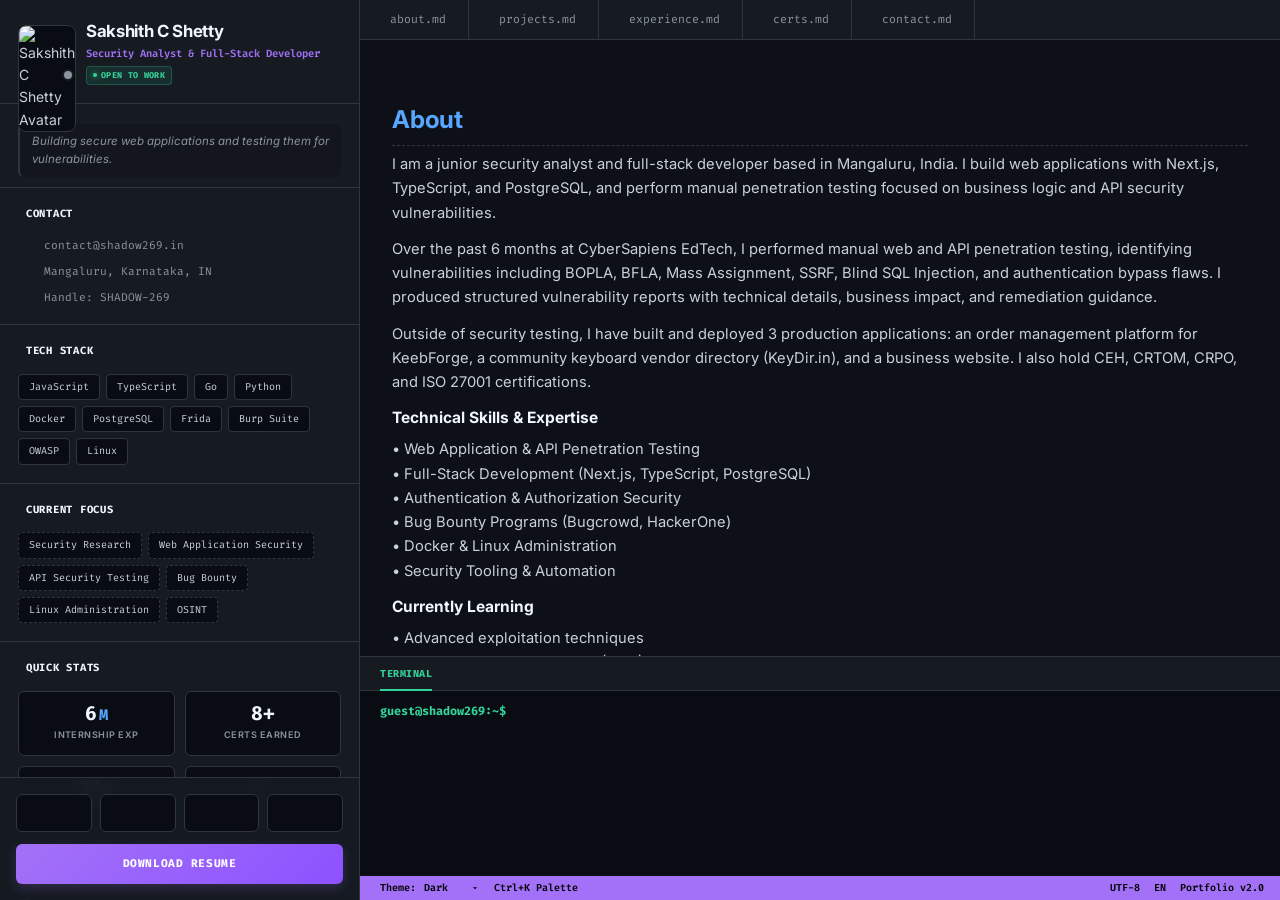
==== commit ee583574: "NEW GRAPH" ====
--- a/index.html
+++ b/index.html
@@ -615,10 +615,10 @@
     }
 
     .git-graph-panel {
-      background: var(--panel-dark);
-      border: 1px solid var(--border);
+      background: transparent;
+      border: none;
       border-radius: 6px;
-      padding: 12px;
+      padding: 0;
       position: relative;
       transition: border-color 0.3s;
     }
@@ -632,9 +632,9 @@
       width: 100%;
       border-radius: 4px;
       overflow: hidden;
-      background: #030712;
-      margin-bottom: 12px;
-      border: 1px solid rgba(255, 255, 255, 0.02);
+      background: transparent;
+      margin-bottom: 0;
+      border: none;
     }
 
     .git-graph-img-wrapper img {
@@ -3150,9 +3150,19 @@
         <div class="block-heading"><i class="ri-github-line"></i> GitHub Activity</div>
         <div class="git-graph-panel">
           <div class="git-graph-img-wrapper">
-            <img
-              src="https://github-readme-activity-graph.vercel.app/graph?username=shadow269&bg_color=030712&color=10b981&line=10b981&point=06b6d4&area=true&hide_border=true"
-              alt="SHADOW269 Dynamic Contribution Graph" loading="lazy" style="width:100%; height:auto; display:block;" width="322" height="120">
+            <picture>
+              <source
+                media="(prefers-color-scheme: dark)"
+                srcset="https://github.pumbas.net/api/contributions/shadow269?colour=9B6DFF&bgColour=161B22&dotColour=418790&days=30&borderRadius=4.5"
+              />
+              <source
+                media="(prefers-color-scheme: light)"
+                srcset="https://github.pumbas.net/api/contributions/shadow269?colour=6C63FF&bgColour=161B22&dotColour=418790&days=30&borderRadius=4.5"
+              />
+              <img
+                src="https://github.pumbas.net/api/contributions/shadow269?colour=6C63FF&bgColour=161B22&dotColour=418790&days=30&borderRadius=4.5"
+                alt="shadow269's GitHub Contributions" loading="lazy" style="width:100%; height:auto; display:block;" width="322" height="120">
+            </picture>
           </div>
         </div>
       </div>
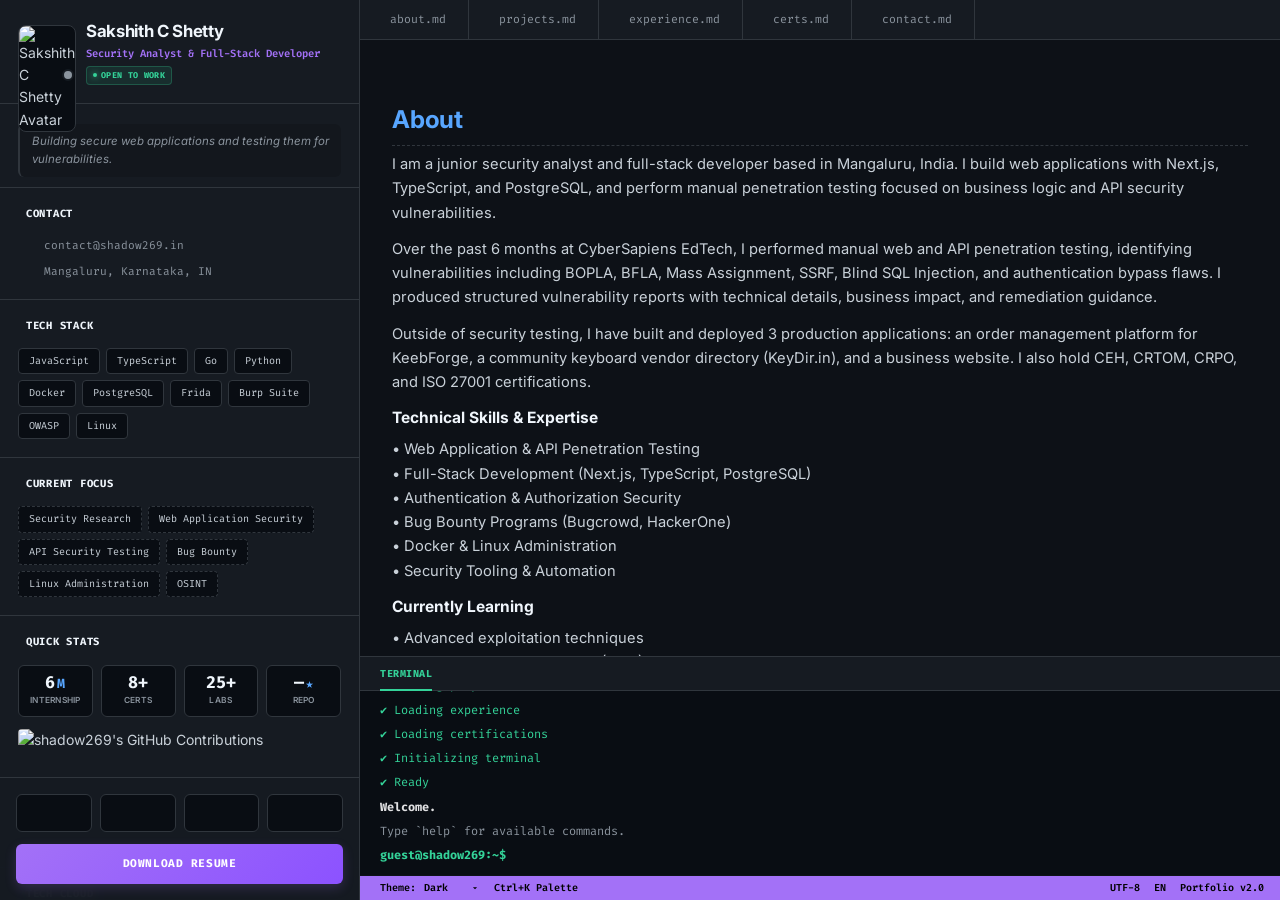
==== commit 626217de: "ICON GLOBE" ====
--- a/index.html
+++ b/index.html
@@ -571,14 +571,14 @@
 
     .highlights-matrix {
       display: grid;
-      grid-template-columns: repeat(2, 1fr);
-      gap: 10px;
+      grid-template-columns: repeat(4, 1fr);
+      gap: 8px;
     }
 
     .highlight-cell {
       background-color: var(--panel-dark);
       border: 1px solid var(--border);
-      padding: 12px;
+      padding: 8px;
       border-radius: 6px;
       text-align: center;
       transition: all 0.2s;
@@ -593,24 +593,24 @@
 
     .hl-count {
       font-family: var(--font-mono);
-      font-size: 1.4rem;
+      font-size: 1.2rem;
       font-weight: 700;
       color: var(--text-bright);
       line-height: 1;
-      margin-bottom: 5px;
+      margin-bottom: 4px;
     }
 
     .hl-count span {
       color: var(--neon-blue);
-      font-size: 1.1rem;
+      font-size: 0.95rem;
       margin-left: 2px;
     }
 
     .hl-label {
-      font-size: 0.65rem;
+      font-size: 0.6rem;
       text-transform: uppercase;
       color: var(--text-muted);
-      letter-spacing: 0.05em;
+      letter-spacing: 0.03em;
       font-weight: 600;
     }
 
@@ -1532,6 +1532,34 @@
       50% {
         opacity: 0;
       }
+    }
+
+    .term-line-in {
+      animation: termLineIn 0.22s cubic-bezier(0.16, 1, 0.3, 1);
+    }
+
+    @keyframes termLineIn {
+      from {
+        opacity: 0;
+        transform: translateY(4px);
+      }
+
+      to {
+        opacity: 1;
+        transform: none;
+      }
+    }
+
+    .term-link {
+      color: var(--neon-blue);
+      text-decoration: underline;
+      text-underline-offset: 2px;
+      font-weight: 500;
+      cursor: pointer;
+    }
+
+    .term-link:hover {
+      color: var(--text-bright);
     }
 
     .ide-footer-status-bar {
@@ -2931,8 +2959,8 @@
       }
 
       .highlights-matrix {
-        grid-template-columns: repeat(2, 1fr);
-        gap: 8px;
+        grid-template-columns: repeat(4, 1fr);
+        gap: 6px;
       }
 
       .terminal-drawer-widget {
@@ -3067,6 +3095,101 @@
       .repo-card:hover {
         transform: none;
         box-shadow: none;
+      }
+    }
+
+    .icon-cloud-wrapper {
+      display: flex;
+      justify-content: center;
+      align-items: center;
+      margin: 32px 0 24px;
+      padding: 24px 0;
+    }
+
+    .icon-cloud-scene {
+      width: 230px;
+      height: 230px;
+      perspective: 600px;
+      position: relative;
+    }
+
+    .icon-cloud-container {
+      width: 100%;
+      height: 100%;
+      position: relative;
+      transform-style: preserve-3d;
+    }
+
+    .icon-cloud-item {
+      position: absolute;
+      width: 32px;
+      height: 32px;
+      left: 50%;
+      top: 50%;
+      margin: -16px 0 0 -16px;
+      display: flex;
+      align-items: center;
+      justify-content: center;
+      background: rgba(255, 255, 255, 0.05);
+      border: 1px solid rgba(255, 255, 255, 0.12);
+      border-radius: 8px;
+      padding: 5px;
+      transition: border-color 0.3s ease, box-shadow 0.3s ease;
+      cursor: default;
+      backface-visibility: hidden;
+      box-shadow: 0 1px 4px rgba(0, 0, 0, 0.25);
+    }
+
+    .icon-cloud-item:hover {
+      border-color: var(--neon-purple);
+      box-shadow: 0 0 12px rgba(163, 113, 247, 0.35), 0 1px 4px rgba(0, 0, 0, 0.25);
+      z-index: 10;
+    }
+
+    .icon-cloud-item img {
+      width: 22px;
+      height: 22px;
+      object-fit: contain;
+      filter: drop-shadow(0 1px 2px rgba(0, 0, 0, 0.6));
+      transition: transform 0.3s ease, filter 0.3s ease;
+    }
+
+    .icon-cloud-item:hover img {
+      transform: scale(1.15);
+      filter: drop-shadow(0 0 6px rgba(255, 255, 255, 0.25));
+    }
+
+    [data-theme="light"] .icon-cloud-item {
+      background: rgba(0, 0, 0, 0.05);
+      border-color: rgba(0, 0, 0, 0.12);
+    }
+
+    [data-theme="light"] .icon-cloud-item img {
+      filter: drop-shadow(0 1px 2px rgba(0, 0, 0, 0.25));
+    }
+
+    [data-theme="light"] .icon-cloud-item:hover img {
+      transform: scale(1.15);
+      filter: drop-shadow(0 0 6px rgba(0, 0, 0, 0.2));
+    }
+
+    @media (max-width: 600px) {
+      .icon-cloud-scene {
+        width: 173px;
+        height: 173px;
+      }
+
+      .icon-cloud-item {
+        width: 25px;
+        height: 25px;
+        margin: -12.5px 0 0 -12.5px;
+        padding: 4px;
+        border-radius: 6px;
+      }
+
+      .icon-cloud-item img {
+        width: 18px;
+        height: 18px;
       }
     }
   </style>
@@ -3099,7 +3222,6 @@
         <div class="contact-list" role="list">
           <div class="contact-item" role="listitem"><i class="ri-mail-send-line"></i> contact@shadow269.in</div>
           <div class="contact-item" role="listitem"><i class="ri-map-pin-user-line"></i> Mangaluru, Karnataka, IN</div>
-          <div class="contact-item" role="listitem"><i class="ri-shield-user-line"></i> Handle: SHADOW-269</div>
         </div>
       </div>
       <div class="sidebar-block">
@@ -3128,27 +3250,22 @@
         <div class="highlights-matrix">
           <div class="highlight-cell">
             <div class="hl-count">6<span>M</span></div>
-            <div class="hl-label">Internship Exp</div>
+            <div class="hl-label">Internship</div>
           </div>
           <div class="highlight-cell">
             <div class="hl-count">8+</div>
-            <div class="hl-label">Certs Earned</div>
+            <div class="hl-label">Certs</div>
           </div>
           <div class="highlight-cell">
             <div class="hl-count">25+</div>
-            <div class="hl-label">Labs & CTFs</div>
+            <div class="hl-label">Labs</div>
           </div>
           <div class="highlight-cell">
             <div class="hl-count" id="live-git-stars-counter">—<span>★</span></div>
-            <div class="hl-label">Repo Stars</div>
+            <div class="hl-label">Repo</div>
           </div>
         </div>
-      </div>
-
-      <!-- GitHub Activity Graph -->
-      <div class="sidebar-block">
-        <div class="block-heading"><i class="ri-github-line"></i> GitHub Activity</div>
-        <div class="git-graph-panel">
+        <div class="git-graph-panel" style="margin-top: 12px;">
           <div class="git-graph-img-wrapper">
             <picture>
               <source
@@ -3164,6 +3281,13 @@
                 alt="shadow269's GitHub Contributions" loading="lazy" style="width:100%; height:auto; display:block;" width="322" height="120">
             </picture>
           </div>
+        </div>
+      </div>
+
+      <div class="sidebar-block">
+        <div class="block-heading"><i class="ri-cloud-line"></i> Tech Cloud</div>
+        <div class="icon-cloud-wrapper" style="margin: 8px 0 4px; padding: 0;">
+          <div class="icon-cloud-scene" id="icon-cloud-scene"></div>
         </div>
       </div>
 
@@ -3244,7 +3368,7 @@
         </div>
         <div class="md-line">
           <div class="ln-content">
-            <p>Production applications, client projects, and open-source work. Each project includes the problem, solution, tech stack, and impact.</p>
+            <p>Selected projects I've built and deployed, including client work, community projects, and production applications.</p>
           </div>
         </div>
         <div class="repo-cards-grid" id="projects-target-injection-viewport-grid"></div>
@@ -3728,34 +3852,44 @@
 
     const REPOSITORIES_PROJECTS_METADATA = [
       {
-        name: 'KeebForge Order Management Platform',
+        name: 'KeebForge E-commerce Platform',
         subtitle: 'Client Project',
         badge: 'PRODUCTION',
         featured: true,
-        desc: 'Full-stack order management platform for a custom keyboard workshop. Handles order tracking, production workflows, warranty management, and customer communication.',
+        desc: 'Full-stack e-commerce platform built for a custom mechanical keyboard business, replacing the earlier static website and order workflow with a Next.js-based application.',
         tech: ['Next.js', 'TypeScript', 'PostgreSQL', 'Supabase'],
-        highlights: ['Admin dashboard', 'Customer order tracking', 'Production workflow management', 'Warranty management', 'Analytics dashboard', 'Secure authentication'],
-        url: 'https://order.keebforge.in/'
-      },
-      {
-        name: 'KeebForge Website',
-        subtitle: 'Client Project',
-        badge: 'PRODUCTION',
-        featured: true,
-        desc: 'Responsive business website for a custom mechanical keyboard workshop. Product showcase, repair services, and company information.',
-        tech: ['HTML', 'CSS', 'JavaScript'],
-        highlights: ['Responsive design', 'Product & service showcase', 'Modern UI/UX', 'SEO optimized', 'Performance optimized'],
+        highlights: ['Full e-commerce storefront', 'Product catalogue and product pages', 'Shopping and order workflow', 'Customer-facing web application', 'Next.js-based architecture'],
         url: 'https://keebforge.in/'
       },
       {
-        name: 'KeyDir.in',
+        name: 'KeyDir Application',
         subtitle: 'Community Project',
         badge: 'ACTIVE',
         featured: true,
-        desc: 'Community-driven directory of Indian mechanical keyboard vendors, builders, and brands. Helps enthusiasts discover and compare keyboard stores across India.',
+        desc: 'Next.js-based application for discovering mechanical keyboard products, vendors, brands, and builders in India, with product price tracking and historical pricing.',
+        tech: ['Next.js', 'TypeScript', 'PostgreSQL', 'Supabase'],
+        highlights: ['Product discovery', 'Vendor directory', 'Brand discovery', 'Product price tracking', 'Price history'],
+        url: 'https://app.keydir.in/'
+      },
+      {
+        name: 'KeyDir.in — Static Directory',
+        subtitle: 'Community Project',
+        badge: 'ACTIVE',
+        featured: false,
+        desc: 'Static directory for discovering mechanical keyboard vendors, brands, and builders in India.',
         tech: ['HTML', 'CSS', 'JavaScript'],
-        highlights: ['Vendor directory', 'Brand discovery', 'Builder listings', 'Community resource', 'SEO optimized', 'Performance optimized'],
+        highlights: ['Vendor directory', 'Brand discovery', 'Builder listings', 'Community resource'],
         url: 'https://keydir.in/'
+      },
+      {
+        name: 'KeebForge Website — Legacy Static Version',
+        subtitle: 'Client Project',
+        badge: 'COMPLETED',
+        featured: false,
+        desc: 'Production business website built with vanilla HTML, CSS, and JavaScript. The site presented KeebForge\'s products and services and used FormSubmit to collect customer orders.',
+        tech: ['HTML', 'CSS', 'JavaScript', 'FormSubmit'],
+        highlights: ['Static HTML/CSS/JavaScript implementation', 'Product and service presentation', 'Customer order form', 'FormSubmit-based order handling', 'Responsive design', 'Production deployment'],
+        url: 'https://shop.keebforge.in/'
       },
       {
         name: 'CivicEye',
@@ -3801,53 +3935,50 @@
 
     const TIMELINE_EXPERIENCE = [
       {
-        role: 'Full-Stack Developer & Security Engineer',
+        role: 'Freelance IT & Web Operations',
         org: 'Self-Employed',
-        time: 'March 2026 – Present',
-        location: 'Remote',
-        current: true,
-        desc: 'Building and deploying modern full-stack web applications while expanding expertise in offensive security and secure software development.',
+        time: '2026 – Present',
+        location: 'Mangaluru, India',
+        desc: 'Managing independent web and business technology projects involving website administration, domain configuration, system and tool setup, feature implementation, issue tracking, and ongoing maintenance.',
         points: [
-          'Designed, developed, and deployed full-stack web applications from planning to production.',
-          'Built and maintained community and client projects including KEYDIR.in and KeebForge.',
-          'Designed scalable databases and backend architectures using modern web technologies.',
-          'Managed deployments, hosting, domain configuration, and ongoing maintenance.',
-          'Continuously improve cybersecurity skills through Bugcrowd, HackerOne, CTF platforms, and hands-on security labs.',
-          'Research web application vulnerabilities, secure coding practices, and modern attack techniques.'
+          'KeyDir: Scaled a community-driven platform to approximately 5,000 visitors and 13,000 views in under five months.',
+          'Managed GitHub issues and pull requests, community feedback, feature requests, and feature rollouts.',
+          'Reviewed changes and improvements to maintain platform quality and reliability.',
+          'KeebForge: Developed and launched an e-commerce platform for a small business.',
+          'Configured domains, business tools, integrations, and operational workflows based on business requirements.',
+          'Managed ongoing website maintenance, integrations, feature implementation, and technical improvements.',
+          'Contributed to a 120% increase in order volume.'
         ],
-        tech: ['Next.js', 'TypeScript', 'Supabase', 'PostgreSQL', 'Docker', 'Linux', 'JavaScript'],
-        icon: 'ri-code-s-slash-line'
+        tech: ['HTML', 'CSS', 'JavaScript', 'GitHub', 'Domain Configuration', 'Linux'],
+        icon: 'ri-briefcase-line'
       },
       {
-        role: 'Cybersecurity Intern',
-        org: 'CyberSapiens EdTech',
-        time: 'July 2025 – March 2026',
-        location: 'Mangaluru',
-        desc: 'Performed manual security assessments for web applications and APIs with an emphasis on business logic vulnerabilities and modern web security.',
+        role: 'Security Analyst Intern',
+        org: 'CyberSapiens',
+        time: '2026',
+        location: 'Remote',
+        desc: 'Investigated technical and security issues using structured testing, troubleshooting, documentation, and verification.',
         points: [
-          'Performed manual web and API penetration testing beyond automated vulnerability scanning.',
-          'Identified API vulnerabilities including BOPLA, BFLA, and Mass Assignment.',
-          'Assessed access control weaknesses and privilege escalation scenarios.',
-          'Tested SSRF, Blind SQL Injection, CORS misconfigurations, and authentication bypasses.',
-          'Evaluated modern applications protected by WAFs and hardened authentication mechanisms.',
-          'Produced structured vulnerability reports with technical details, business impact, and remediation guidance.'
+          'Investigated reported technical and security issues.',
+          'Prepared detailed reports documenting findings, vulnerabilities, issue severity, and recommended corrective actions.',
+          'Tested and verified fixes to ensure reported issues were properly resolved.',
+          'Collaborated with analysts and mentors during issue resolution.',
+          'Maintained accurate technical documentation and project records.'
         ],
-        tech: ['Burp Suite', 'OWASP API Security', 'Nuclei', 'Postman', 'Linux'],
+        tech: ['Burp Suite', 'OWASP', 'Nuclei', 'Postman', 'Linux'],
         icon: 'ri-shield-keyhole-line'
       },
       {
         role: 'UI/UX Design Intern',
-        org: 'Sierra Learning Academy Pvt. Ltd.',
-        time: 'February 2025 – May 2025',
-        location: 'Mangaluru',
-        desc: 'Designed and developed responsive product showcase websites while creating reusable design systems and high-fidelity prototypes using Framer.',
+        org: 'Sierra Learning Academy',
+        time: '2025',
+        location: 'Mangaluru, India',
+        desc: 'Worked on web-based projects involving website interfaces, layouts, application usability, and interactive prototypes.',
         points: [
-          'Designed responsive multi-page websites using Framer.',
-          'Created reusable component libraries and lightweight design systems.',
-          'Built e-commerce and EV platform concepts.',
-          'Developed CMS-driven marketplace layouts and product showcases.',
-          'Produced interactive high-fidelity prototypes.',
-          'Delivered complete design concepts under tight project timelines.'
+          'Worked on web-based projects involving website interfaces, layouts, and application usability.',
+          'Created and maintained web design components with attention to consistency, functionality, and user requirements.',
+          'Built interactive prototypes and design concepts using Framer.',
+          'Collaborated with mentors to refine interfaces, resolve issues, and improve web-based implementations based on feedback.'
         ],
         tech: ['Framer', 'UI Design', 'UX Design', 'Design Systems', 'Prototyping', 'Responsive Design'],
         icon: 'ri-palette-line'
@@ -3857,26 +3988,19 @@
     const TIMELINE_EDUCATION = [
       {
         role: 'Bachelor of Computer Applications (BCA)',
-        org: 'Maps College, Mangalore',
-        time: 'June 2022 – June 2025',
+        org: 'MAPS - Mangalore University',
+        time: '2022 – 2025',
         field: 'Computer Programming',
         desc: 'Completed undergraduate studies with a focus on programming fundamentals, software development, databases, networking, operating systems, and web technologies.',
         icon: 'ri-graduation-cap-line'
       },
       {
-        role: 'Class XII',
-        org: 'St. Aloysius (Deemed to be University), Mangaluru',
-        time: 'May 2020 – May 2022',
+        role: 'Higher Secondary Education',
+        org: 'St. Aloysius',
+        time: '2020 – 2022',
         field: 'Computer Science',
-        desc: 'Completed higher secondary education specializing in Computer Science with a strong foundation in programming and mathematics.',
+        desc: 'Completed higher secondary education specializing in Computer Science.',
         icon: 'ri-book-open-line'
-      },
-      {
-        role: 'Secondary Education',
-        org: 'Milagres College, Mangalore',
-        time: 'April 2009 – April 2020',
-        desc: 'Completed primary and secondary education while developing a strong interest in technology, computers, and software development.',
-        icon: 'ri-school-line'
       }
     ];
 
@@ -4288,9 +4412,16 @@
     const termInput = document.getElementById('term-input');
     let termHistory = [];
     let termHistoryIdx = -1;
-    let termBusy = false;
-
-    const TERM_COMMANDS = ['clear'];
+
+    const TERM_COMMANDS = [
+      'help', 'whoami', 'projects', 'skills', 'experience', 'certs',
+      'resume', 'contact', 'headers', 'recon', 'ssl', 'dns', 'about', 'clear'
+    ];
+
+    let TERMINAL_BOOTED = false;
+    let termSeqChain = Promise.resolve();
+    let termVisitorCache = null;
+    let termVisitorFetch = null;
 
     function termEscape(s) {
       return String(s).replace(/&/g, '&amp;').replace(/</g, '&lt;').replace(/>/g, '&gt;');
@@ -4314,52 +4445,443 @@
       lines.forEach(l => termAppendText(l, cls));
     }
 
-    async function termTypeLines(lines, cls, delay) {
-      termBusy = true;
-      delay = delay || 18;
+    function termDelay(ms) {
+      return new Promise(resolve => setTimeout(resolve, ms));
+    }
+
+    function termSeqTask(task) {
+      termSeqChain = termSeqChain.then(task).catch(() => {});
+    }
+
+    function termSeqEmit(entries, delay) {
+      termSeqTask(async () => {
+        const interactiveRow = document.getElementById('term-interactive-row');
+        const wait = (window.matchMedia && window.matchMedia('(prefers-reduced-motion: reduce)').matches) ? 0 : (delay || 60);
+        for (let i = 0; i < entries.length; i++) {
+          const entry = entries[i];
+          const row = document.createElement('div');
+          row.className = 'term-row' + (wait > 0 ? ' term-line-in' : '');
+          if (entry && typeof entry === 'object') {
+            if (entry.html) {
+              row.innerHTML = '<span' + (entry.cls ? ' class="' + entry.cls + '"' : '') + '>' + entry.html + '</span>';
+            } else {
+              row.innerHTML = '<span' + (entry.cls ? ' class="' + entry.cls + '"' : '') + '>' + termEscape(entry.text) + '</span>';
+            }
+          } else {
+            row.innerHTML = '<span>' + termEscape(String(entry)) + '</span>';
+          }
+          termBuf.insertBefore(row, interactiveRow);
+          termBuf.scrollTop = termBuf.scrollHeight;
+          if (wait > 0) await termDelay(wait);
+        }
+      });
+    }
+
+    function showCommandLine(cmd) {
+      termAppendHTML('<span class="term-prompt-marker">guest@shadow269:~$</span> <span class="term-output-text">' + termEscape(cmd) + '</span>');
+    }
+
+    function termLink(href, label, download) {
+      const h = termEscape(href);
+      const l = termEscape(label);
+      let attrs = download ? ' download' : ' target="_blank" rel="noopener"';
+      if (href.indexOf('mailto:') === 0) attrs = '';
+      return '<a class="term-link" href="' + h + '"' + attrs + '>' + l + '</a>';
+    }
+
+    function termDetectBrowserInfo() {
+      const ua = navigator.userAgent || '';
+      const platform = navigator.platform || '';
+      let browser = 'Unknown';
+      if (/Edg\//.test(ua)) browser = 'Edge';
+      else if (/OPR\//.test(ua) || /Opera/.test(ua)) browser = 'Opera';
+      else if (/Firefox\//.test(ua)) browser = 'Firefox';
+      else if (/Chromium/.test(ua)) browser = 'Chromium';
+      else if (/Chrome\//.test(ua)) browser = 'Chrome';
+      else if (/Safari\//.test(ua)) browser = 'Safari';
+
+      let os = 'Unknown';
+      if (/Android/.test(ua)) os = 'Android';
+      else if (/iPhone|iPad|iPod/.test(ua)) os = 'iOS';
+      else if (/Mac/.test(platform)) os = 'macOS';
+      else if (/Win/.test(platform)) os = 'Windows';
+      else if (/Linux/.test(platform)) os = 'Linux';
+
+      const isMobile = /Mobi|Android|iPhone|iPad|iPod/.test(ua) || ((navigator.maxTouchPoints || 0) > 1 && /Android|Mobile/.test(ua));
+      const formFactor = isMobile ? 'Mobile' : 'Desktop';
+
+      let tz = 'Unknown';
+      try { tz = Intl.DateTimeFormat().resolvedOptions().timeZone || 'Unknown'; } catch (e) {}
+
+      const lang = navigator.language || (navigator.languages && navigator.languages[0]) || 'Unknown';
+      const viewport = window.innerWidth + ' × ' + window.innerHeight;
+
+      return { browser, os, formFactor, tz, lang, viewport };
+    }
+
+    function termNetworkInfoEntries(network) {
+      const entries = [{ text: 'Network', cls: 'term-output-text' }];
+      if (network && network.error) {
+        entries.push(
+          { text: '  IP Address    Unavailable', cls: 'term-dim' },
+          { text: '  ISP           Unavailable', cls: 'term-dim' },
+          { text: '  Location      Unavailable', cls: 'term-dim' }
+        );
+      } else {
+        entries.push(
+          { text: '  IP Address    ' + (network.ip || 'Unavailable'), cls: 'term-dim' },
+          { text: '  ISP           ' + (network.isp || 'Unknown'), cls: 'term-dim' },
+          { text: '  Location      ' + (network.location || 'Unknown'), cls: 'term-dim' }
+        );
+      }
+      return entries;
+    }
+
+    function termClientInfoEntries(clientInfo) {
+      return [
+        { text: 'Client', cls: 'term-output-text' },
+        { text: '  Browser       ' + clientInfo.browser, cls: 'term-dim' },
+        { text: '  OS            ' + clientInfo.os, cls: 'term-dim' },
+        { text: '  Platform      ' + clientInfo.formFactor, cls: 'term-dim' },
+        { text: '  Timezone      ' + clientInfo.tz, cls: 'term-dim' },
+        { text: '  Language      ' + clientInfo.lang, cls: 'term-dim' },
+        { text: '  Viewport      ' + clientInfo.viewport, cls: 'term-dim' },
+        { text: '────────────────────────────────', cls: 'term-divider' }
+      ];
+    }
+
+    function termFetchVisitorNetwork(timeoutMs) {
+      if (termVisitorFetch) return termVisitorFetch;
+      if (termVisitorCache && termVisitorCache.network) return Promise.resolve(termVisitorCache.network);
+
+      const controller = new AbortController();
+      const timer = setTimeout(() => controller.abort(), timeoutMs || 7000);
+
+      termVisitorFetch = fetch('https://ipapi.co/json/', { signal: controller.signal })
+        .then(r => {
+          if (!r.ok) throw new Error('lookup failed');
+          return r.json();
+        })
+        .then(data => {
+          const info = {
+            ip: (data && data.ip) || 'Unavailable',
+            isp: (data && data.org) || 'Unknown',
+            location: (data && data.city) ? data.city + (data.country_code ? ', ' + data.country_code : '') : 'Unknown'
+          };
+          termVisitorFeatureCacheSet(info);
+          return info;
+        })
+        .catch(() => {
+          termVisitorFetch = null;
+          return { ip: 'Unavailable', isp: 'Unavailable', location: 'Unavailable', error: true };
+        })
+        .finally(() => clearTimeout(timer));
+
+      return termVisitorFetch;
+    }
+
+    function termVisitorFeatureCacheSet(info) {
+      termVisitorCache = termVisitorCache || {};
+      termVisitorCache.network = info;
+    }
+
+    function handleHelp() {
+      termSeqEmit([
+        { text: 'Available commands', cls: 'term-header' },
+        { text: '────────────────────────────────', cls: 'term-divider' },
+        { text: '  whoami      Visitor environment', cls: 'term-dim' },
+        { text: '  projects    View projects', cls: 'term-dim' },
+        { text: '  skills      Technical skills', cls: 'term-dim' },
+        { text: '  experience  Work experience', cls: 'term-dim' },
+        { text: '  certs       Certifications', cls: 'term-dim' },
+        { text: '  resume      View/download resume', cls: 'term-dim' },
+        { text: '  contact     Contact information', cls: 'term-dim' },
+        { text: '  headers     Inspect available HTTP headers', cls: 'term-dim' },
+        { text: '  recon       Client-side environment', cls: 'term-dim' },
+        { text: '  ssl         HTTPS information', cls: 'term-dim' },
+        { text: '  dns         DNS information', cls: 'term-dim' },
+        { text: '  about       About this portfolio', cls: 'term-dim' },
+        { text: '  clear       Clear terminal', cls: 'term-dim' },
+        { text: '', cls: '' },
+        { text: 'Type a command to continue.', cls: 'term-dim' }
+      ], 30);
+    }
+
+    function handleWhoami() {
+      const clientInfo = termDetectBrowserInfo();
+      const cached = termVisitorCache && termVisitorCache.network;
+
+      if (cached) {
+        termSeqEmit([
+          { text: 'Visitor Environment', cls: 'term-header' },
+          { text: '────────────────────────────────', cls: 'term-divider' },
+          { text: '✔ Public network information retrieved.', cls: 'term-success' }
+        ], 45);
+        termSeqEmit(termNetworkInfoEntries(cached), 50);
+        termSeqEmit(termClientInfoEntries(clientInfo), 50);
+        termSeqEmit([{ text: 'ℹ Retrieved when `whoami` is executed.', cls: 'term-info' }], 30);
+        return;
+      }
+
+      termSeqEmit([
+        { text: 'Visitor Environment', cls: 'term-header' },
+        { text: '────────────────────────────────', cls: 'term-divider' },
+        { text: '✔ Browser information detected', cls: 'term-success' },
+        { text: '✔ Platform information detected', cls: 'term-success' },
+        { text: '✔ Timezone detected', cls: 'term-success' },
+        { text: '• Fetching public network information...', cls: 'term-info' }
+      ], 65);
+
+      termFetchVisitorNetwork(7000).then(network => {
+        termSeqEmit(termNetworkInfoEntries(network), 50);
+        termSeqEmit(termClientInfoEntries(clientInfo), 50);
+        termSeqEmit([
+          network.error
+            ? { text: 'ℹ Public network information could not be retrieved.', cls: 'term-info' }
+            : { text: 'ℹ Retrieved when `whoami` is executed.', cls: 'term-info' }
+        ], 30);
+      });
+    }
+
+    function handleProjects() {
+      termSeqEmit([
+        { text: 'Projects', cls: 'term-header' },
+        { text: '────────────────────────────────', cls: 'term-divider' }
+      ], 45);
+      termSeqEmit([
+        { text: '✔ KeebForge E-commerce Platform', cls: 'term-success' },
+        { html: '  ' + termLink('https://keebforge.in/', 'https://keebforge.in/') },
+        { text: '✔ KeyDir Application', cls: 'term-success' },
+        { html: '  ' + termLink('https://app.keydir.in/', 'https://app.keydir.in/') },
+        { text: '✔ KeyDir Static Directory', cls: 'term-success' },
+        { html: '  ' + termLink('https://keydir.in/', 'https://keydir.in/') },
+        { text: '✔ KeebForge Legacy Website', cls: 'term-success' },
+        { html: '  ' + termLink('https://shop.keebforge.in/', 'https://shop.keebforge.in/') },
+        { text: '────────────────────────────────', cls: 'term-divider' },
+        { text: 'Use the Projects tab for full details.', cls: 'term-dim' }
+      ], 45);
+    }
+
+    function handleSkills() {
+      termSeqEmit([
+        { text: 'Technical Skills', cls: 'term-header' },
+        { text: '────────────────────────────────', cls: 'term-divider' },
+        { text: 'Development', cls: 'term-output-text' },
+        { text: '  JavaScript, TypeScript, Next.js', cls: 'term-dim' },
+        { text: '  PostgreSQL, Supabase, HTML, CSS', cls: 'term-dim' },
+        { text: 'Security', cls: 'term-output-text' },
+        { text: '  Burp Suite, OWASP, Web/API Security', cls: 'term-dim' },
+        { text: '  Security Testing & Bug Bounty', cls: 'term-dim' },
+        { text: 'Infrastructure', cls: 'term-output-text' },
+        { text: '  Linux, Docker, Git, Vercel', cls: 'term-dim' },
+        { text: '────────────────────────────────', cls: 'term-divider' }
+      ], 45);
+    }
+
+    function handleExperience() {
+      const entries = [
+        { text: 'Experience', cls: 'term-header' },
+        { text: '────────────────────────────────', cls: 'term-divider' }
+      ];
+      TIMELINE_EXPERIENCE.forEach(function (xp) {
+        entries.push(
+          { text: xp.time, cls: 'term-output-text' },
+          { text: xp.role, cls: 'term-success' },
+          { text: xp.org, cls: 'term-dim' },
+          { text: '', cls: '' }
+        );
+      });
+      entries.push(
+        { text: '────────────────────────────────', cls: 'term-divider' },
+        { text: 'Open the Experience tab for details.', cls: 'term-dim' }
+      );
+      termSeqEmit(entries, 35);
+    }
+
+    function handleCerts() {
+      const entries = [
+        { text: 'Certifications', cls: 'term-header' },
+        { text: '────────────────────────────────', cls: 'term-divider' }
+      ];
+      CERTIFICATIONS_METADATA.forEach(function (cert) {
+        entries.push(
+          { text: '✔ ' + cert.name, cls: 'term-success' },
+          { text: '  ' + cert.issuer + ' — ' + cert.year, cls: 'term-dim' }
+        );
+      });
+      entries.push(
+        { text: '────────────────────────────────', cls: 'term-divider' },
+        { text: 'Use the Certifications tab for full details.', cls: 'term-dim' }
+      );
+      termSeqEmit(entries, 25);
+    }
+
+    function handleResume() {
+      termSeqEmit([
+        { text: 'Resume', cls: 'term-header' },
+        { text: '────────────────────────────────', cls: 'term-divider' },
+        { text: 'Opening resume...', cls: 'term-dim' },
+        { html: termLink('files/RESUME.pdf', 'Download Resume', true) }
+      ], 30);
+    }
+
+    function handleContact() {
+      termSeqEmit([
+        { text: 'Contact', cls: 'term-header' },
+        { text: '────────────────────────────────', cls: 'term-divider' },
+        { text: 'Email', cls: 'term-output-text' },
+        { html: '  ' + termLink('mailto:contact@shadow269.in', 'contact@shadow269.in') },
+        { text: 'LinkedIn', cls: 'term-output-text' },
+        { html: '  ' + termLink('https://www.linkedin.com/in/sakshithshetty/', 'linkedin.com/in/sakshithshetty') },
+        { text: 'GitHub', cls: 'term-output-text' },
+        { html: '  ' + termLink('https://github.com/shadow269', 'github.com/shadow269') },
+        { text: '────────────────────────────────', cls: 'term-divider' }
+      ], 30);
+    }
+
+    function handleHeaders() {
+      termSeqEmit([
+        { text: 'HTTP Security Headers', cls: 'term-header' },
+        { text: '────────────────────────────────', cls: 'term-divider' },
+        { text: 'ℹ Browser-side inspection is limited.', cls: 'term-info' },
+        { text: 'ℹ Some response headers cannot be read from', cls: 'term-info' },
+        { text: '   JavaScript due to browser security restrictions.', cls: 'term-info' },
+        { text: '', cls: '' },
+        { text: 'Use DevTools / curl for complete header inspection.', cls: 'term-dim' }
+      ], 40);
+    }
+
+    function handleRecon() {
+      const c = termDetectBrowserInfo();
+      const net = termVisitorCache && termVisitorCache.network;
+      const entries = [
+        { text: 'Client Environment', cls: 'term-header' },
+        { text: '────────────────────────────────', cls: 'term-divider' },
+        { text: 'Browser      ' + c.browser, cls: 'term-dim' },
+        { text: 'Platform     ' + c.formFactor, cls: 'term-dim' },
+        { text: 'Language     ' + c.lang, cls: 'term-dim' },
+        { text: 'Timezone     ' + c.tz, cls: 'term-dim' },
+        { text: 'Viewport     ' + c.viewport, cls: 'term-dim' }
+      ];
+      if (net) entries.push({ text: 'IP Address   ' + net.ip, cls: 'term-dim' });
+      entries.push(
+        { text: '────────────────────────────────', cls: 'term-divider' },
+        { text: 'ℹ Only browser-provided information is available.', cls: 'term-info' }
+      );
+      termSeqEmit(entries, 40);
+    }
+
+    function handleSsl() {
+      const secure = (typeof location !== 'undefined' && location.protocol === 'https:');
+      termSeqEmit([
+        { text: 'HTTPS', cls: 'term-header' },
+        { text: '────────────────────────────────', cls: 'term-divider' },
+        secure
+          ? { text: '✓ Current page is served over HTTPS.', cls: 'term-success' }
+          : { text: '✕ Current page is not served over HTTPS.', cls: 'term-warning' },
+        { text: '', cls: '' },
+        { text: 'ℹ Detailed certificate and TLS inspection', cls: 'term-info' },
+        { text: '  is not exposed through normal browser JavaScript.', cls: 'term-info' },
+        { text: 'Use browser security information or DevTools', cls: 'term-dim' },
+        { text: 'for complete TLS details.', cls: 'term-dim' }
+      ], 40);
+    }
+
+    function handleDns() {
+      termSeqEmit([
+        { text: 'DNS', cls: 'term-header' },
+        { text: '────────────────────────────────', cls: 'term-divider' },
+        { text: 'ℹ DNS record inspection is not directly available', cls: 'term-info' },
+        { text: '  through normal browser JavaScript.', cls: 'term-info' },
+        { text: '', cls: '' },
+        { text: 'Use `dig` / `nslookup` for authoritative DNS inspection.', cls: 'term-dim' }
+      ], 40);
+    }
+
+    function handleAbout() {
+      termSeqEmit([
+        { text: 'About', cls: 'term-header' },
+        { text: '────────────────────────────────', cls: 'term-divider' },
+        { text: 'This portfolio is a vanilla HTML/CSS/JavaScript', cls: 'term-output-text' },
+        { text: 'VS Code-style site by Sakshith C Shetty — a', cls: 'term-output-text' },
+        { text: 'security analyst and full-stack developer based', cls: 'term-output-text' },
+        { text: 'in Mangaluru, India.', cls: 'term-output-text' },
+        { text: '', cls: '' },
+        { text: 'Use the tabs to explore projects, experience,', cls: 'term-dim' },
+        { text: 'certifications, and contact information.', cls: 'term-dim' }
+      ], 35);
+    }
+
+    const TERMINAL_COMMAND_HANDLERS = {
+      help: handleHelp,
+      whoami: handleWhoami,
+      projects: handleProjects,
+      skills: handleSkills,
+      experience: handleExperience,
+      certs: handleCerts,
+      resume: handleResume,
+      contact: handleContact,
+      headers: handleHeaders,
+      recon: handleRecon,
+      ssl: handleSsl,
+      dns: handleDns,
+      about: handleAbout
+    };
+
+    function initTerminalStartupSequence() {
+      if (TERMINAL_BOOTED) return;
+      TERMINAL_BOOTED = true;
+      showCommandLine('./portfolio');
+      termSeqEmit([
+        { text: '✔ Loading portfolio', cls: 'term-success' },
+        { text: '✔ Loading projects', cls: 'term-success' },
+        { text: '✔ Loading experience', cls: 'term-success' },
+        { text: '✔ Loading certifications', cls: 'term-success' },
+        { text: '✔ Initializing terminal', cls: 'term-success' },
+        { text: '✔ Ready', cls: 'term-success' }
+      ], 70);
+      termSeqEmit([
+        { text: 'Welcome.', cls: 'term-output-text term-bold' },
+        { text: 'Type `help` for available commands.', cls: 'term-dim' }
+      ], 150);
+    }
+
+    function termClearBuffer() {
       const interactiveRow = document.getElementById('term-interactive-row');
-      for (let i = 0; i < lines.length; i++) {
-        const row = document.createElement('div');
-        row.className = 'term-row';
-        termBuf.insertBefore(row, interactiveRow);
-        const text = lines[i];
-        for (let j = 0; j < text.length; j++) {
-          row.innerHTML = '<span' + (cls ? ' class="' + cls + '"' : '') + '>' + termEscape(text.substring(0, j + 1)) + '</span><span class="term-cursor"></span>';
-          termBuf.scrollTop = termBuf.scrollHeight;
-          await new Promise(r => setTimeout(r, delay));
+      Array.from(termBuf.children).forEach(child => {
+        if (child !== interactiveRow) {
+          termBuf.removeChild(child);
         }
-        row.innerHTML = '<span' + (cls ? ' class="' + cls + '"' : '') + '>' + termEscape(text) + '</span>';
-        termBuf.scrollTop = termBuf.scrollHeight;
-      }
-      termBusy = false;
-    }
-
-
-
-    async function executeTerminalCommandSimulation(raw) {
+      });
+      termBuf.scrollTop = termBuf.scrollHeight;
+    }
+
+    function executeTerminalCommandSimulation(raw) {
       const cmd = raw.trim();
       if (!cmd) return;
 
-      termAppendHTML('<span class="term-prompt-marker">guest@shadow269:~$</span> <span class="term-output-text">' + termEscape(cmd) + '</span>');
+      showCommandLine(cmd);
 
       const key = cmd.toLowerCase().replace(/\s+/g, ' ');
 
       if (key === 'clear') {
-        const interactiveRow = document.getElementById('term-interactive-row');
-        Array.from(termBuf.children).forEach(child => {
-          if (child !== interactiveRow) {
-            termBuf.removeChild(child);
-          }
-        });
+        termClearBuffer();
         return;
       }
 
-      const firstWord = cmd.split(' ')[0];
-      termAppendText('bash: ' + firstWord + ': command not found');
+      const handler = TERMINAL_COMMAND_HANDLERS[key] || TERMINAL_COMMAND_HANDLERS[key.split(' ')[0]];
+      if (handler) {
+        handler();
+        return;
+      }
+
+      termSeqEmit([
+        { html: 'bash: <span class="term-error">' + termEscape(key) + '</span>: command not found', cls: 'term-error' },
+        { text: 'Type `help` for available commands.', cls: 'term-dim' }
+      ], 40);
     }
 
     termInput.addEventListener('keydown', e => {
-      if (termBusy) { e.preventDefault(); return; }
 
       if (e.key === 'Enter') {
         const val = termInput.value;
@@ -4722,11 +5244,118 @@
       ndwInitHoverListeners();
     }
 
+    function initIconCloud() {
+      const scene = document.getElementById('icon-cloud-scene');
+      if (!scene) return;
+
+      const slugs = [
+        'typescript', 'javascript', 'react', 'nextdotjs', 'nodedotjs',
+        'html5', 'css3', 'postgresql', 'docker', 'git',
+        'github', 'gitlab', 'linux', 'python', 'figma',
+        'visualstudiocode', 'nginx', 'vercel', 'supabase', 'amazonaws',
+        'arduino', 'raspberrypi', 'burpsuite', 'owasp', 'postman'
+      ];
+
+      const total = slugs.length;
+      const container = document.createElement('div');
+      container.className = 'icon-cloud-container';
+
+      const baseRadius = Math.min(scene.offsetWidth, scene.offsetHeight) / 2 - 28;
+      const items = [];
+
+      slugs.forEach((slug, i) => {
+        const phi = Math.acos(-1 + (2 * (i + 0.5)) / total);
+        const theta = Math.sqrt(total * Math.PI) * phi;
+
+        const item = document.createElement('div');
+        item.className = 'icon-cloud-item';
+
+        const img = document.createElement('img');
+        img.src = 'https://cdn.simpleicons.org/' + slug;
+        img.alt = slug;
+        img.loading = 'lazy';
+        img.onerror = function() {
+          this.style.display = 'none';
+        };
+
+        item.appendChild(img);
+        container.appendChild(item);
+        items.push({ el: item, phi, theta });
+      });
+
+      scene.appendChild(container);
+
+      let angleX = -0.35;
+      let angleY = 0.4;
+      let speedX = 0.0008;
+      let speedY = 0.0035;
+      let rotating = true;
+      let rafId = null;
+
+      scene.addEventListener('mouseenter', () => { rotating = false; });
+      scene.addEventListener('mouseleave', () => { rotating = true; });
+
+      const reduceMotion = window.matchMedia && window.matchMedia('(prefers-reduced-motion: reduce)').matches;
+
+      function render(timestamp) {
+        if (rotating && !reduceMotion) {
+          angleX += speedX;
+          angleY += speedY;
+        }
+
+        items.forEach(function(item) {
+          const sinPX = Math.sin(item.phi);
+          const cosPX = Math.cos(item.phi);
+
+          const baseX = baseRadius * sinPX * Math.cos(item.theta);
+          const baseY = baseRadius * sinPX * Math.sin(item.theta);
+          const baseZ = baseRadius * cosPX;
+
+          const x1 = Math.cos(angleY) * baseX + Math.sin(angleY) * baseZ;
+          const z1 = -Math.sin(angleY) * baseX + Math.cos(angleY) * baseZ;
+
+          const y2 = Math.cos(angleX) * baseY - Math.sin(angleX) * z1;
+          const z2 = Math.sin(angleX) * baseY + Math.cos(angleX) * z1;
+
+          const depthNormalized = (z2 + baseRadius) / (2 * baseRadius);
+          const depthScale = 0.7 + 0.3 * depthNormalized;
+          const opacity = 0.85 + 0.15 * depthNormalized;
+
+          item.el.style.transform =
+            'translate3d(' + x1 + 'px,' + y2 + 'px,' + z2 + 'px) scale(' + depthScale + ')';
+          item.el.style.opacity = opacity.toFixed(3);
+          item.el.style.zIndex = Math.round(z2);
+        });
+
+        rafId = requestAnimationFrame(render);
+      }
+
+      if (reduceMotion) {
+        render(0);
+        cancelAnimationFrame(rafId);
+      } else {
+        render(0);
+      }
+
+      const reduceMotionObserver = window.matchMedia && window.matchMedia('(prefers-reduced-motion: reduce)');
+      if (reduceMotionObserver && reduceMotionObserver.addEventListener) {
+        reduceMotionObserver.addEventListener('change', function(e) {
+          if (e.matches) {
+            if (rafId) cancelAnimationFrame(rafId);
+          } else {
+            render(0);
+          }
+        });
+      }
+    }
+
     document.addEventListener('DOMContentLoaded', () => {
       executeWorkspaceCoreArchitectureCompilation();
       activateWorkspaceSheetTabContainerInstance('about_md');
       fetchGitHubLiveStats();
       initializeDiscordPresenceUpdater();
+      initIconCloud();
+      initTerminalStartupSequence();
 
       const formNextUrl = document.getElementById('form-next-url');
       if (formNextUrl) formNextUrl.value = window.location.href;
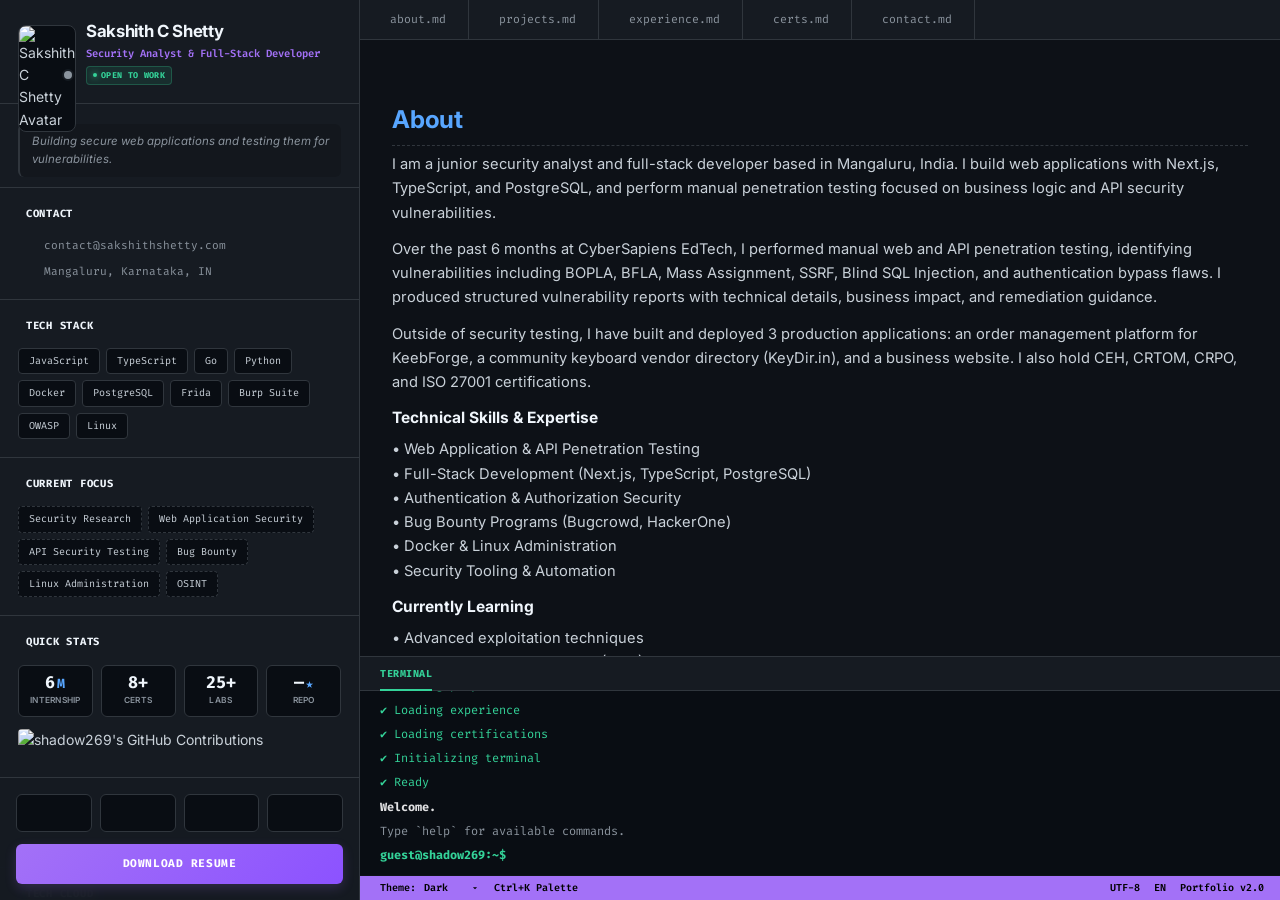
==== commit 769b08ee: "DOMAIN UPDATE" ====
--- a/index.html
+++ b/index.html
@@ -7,14 +7,14 @@
   <title>Sakshith C Shetty — Security Analyst & Full-Stack Developer</title>
   <meta name="description"
     content="Portfolio of Sakshith C Shetty (SHADOW-269) — Security Analyst & Full-Stack Developer specializing in offensive security, pentesting, and API security.">
-  <link rel="canonical" href="https://portfolio.shadow269.in/">
+  <link rel="canonical" href="https://sakshithshetty.com/">
   <meta name="robots" content="index, follow">
   <link rel="sitemap" type="application/xml" href="sitemap.xml">
   <script defer src="https://cloud.umami.is/script.js" data-website-id="5c934024-7e25-43c4-baa9-fb91d7cb45a1"></script>
 
   <!-- Open Graph / Facebook -->
   <meta property="og:type" content="website">
-  <meta property="og:url" content="https://portfolio.shadow269.in/">
+  <meta property="og:url" content="https://sakshithshetty.com/">
   <meta property="og:title" content="Sakshith C Shetty — Security Analyst & Full-Stack Developer">
   <meta property="og:description"
     content="Portfolio of Sakshith C Shetty (SHADOW-269) — Security Analyst & Full-Stack Developer specializing in offensive security, pentesting, and API security.">
@@ -26,7 +26,7 @@
   <meta name="twitter:card" content="summary">
   <meta name="twitter:site" content="@SHADOW_2669">
   <meta name="twitter:creator" content="@SHADOW_2669">
-  <meta name="twitter:url" content="https://portfolio.shadow269.in/">
+  <meta name="twitter:url" content="https://sakshithshetty.com/">
   <meta name="twitter:title" content="Sakshith C Shetty — Security Analyst & Full-Stack Developer">
   <meta name="twitter:description"
     content="Portfolio of Sakshith C Shetty (SHADOW-269) — Security Analyst & Full-Stack Developer specializing in offensive security, pentesting, and API security.">
@@ -39,7 +39,7 @@
     "@type": "Person",
     "name": "Sakshith C Shetty",
     "alternateName": "SHADOW-269",
-    "url": "https://portfolio.shadow269.in/",
+    "url": "https://sakshithshetty.com/",
     "image": "https://avatars.githubusercontent.com/u/197274423?v=4",
     "sameAs": [
       "https://github.com/shadow269",
@@ -3220,7 +3220,7 @@
       <div class="sidebar-block">
         <div class="block-heading"><i class="ri-git-repository-private-line"></i> Contact</div>
         <div class="contact-list" role="list">
-          <div class="contact-item" role="listitem"><i class="ri-mail-send-line"></i> contact@shadow269.in</div>
+          <div class="contact-item" role="listitem"><i class="ri-mail-send-line"></i> contact@sakshithshetty.com</div>
           <div class="contact-item" role="listitem"><i class="ri-map-pin-user-line"></i> Mangaluru, Karnataka, IN</div>
         </div>
       </div>
@@ -3297,7 +3297,7 @@
             data-tooltip="GitHub" aria-label="GitHub Profile"><i class="ri-github-fill"></i></a>
           <a href="https://www.linkedin.com/in/sakshithshetty/" target="_blank" rel="noopener noreferrer" class="sidebar-soc-btn"
             data-tooltip="LinkedIn" aria-label="LinkedIn Profile"><i class="ri-linkedin-box-fill"></i></a>
-          <a href="mailto:contact@shadow269.in" class="sidebar-soc-btn" data-tooltip="Email"
+          <a href="mailto:contact@sakshithshetty.com" class="sidebar-soc-btn" data-tooltip="Email"
             aria-label="Send Email"><i class="ri-mail-fill"></i></a>
           <button onclick="toggleCommandPaletteModalWindow()" class="sidebar-soc-btn"
             data-tooltip="Command Palette (Ctrl+K)" aria-label="Open Command Palette"><i class="ri-terminal-box-line"></i></button>
@@ -3664,10 +3664,10 @@
                   <div class="sec-label">Send a Message</div>
                   <div class="contact-form-card">
                     <div class="form-top-bar"></div>
-                    <form action="https://formsubmit.co/contact@shadow269.in" method="POST" class="contact-form"
+                    <form action="https://formsubmit.co/contact@sakshithshetty.com" method="POST" class="contact-form"
                       id="contact-form">
                       <!-- Formsubmit.co config -->
-                      <input type="hidden" name="_subject" value="New message from shadow269.in contact form">
+                      <input type="hidden" name="_subject" value="New message from sakshithshetty.com contact form">
                       <input type="hidden" name="_captcha" value="false">
                       <input type="hidden" name="_template" value="table">
                       <input type="hidden" name="_next" id="form-next-url" value="">
@@ -3934,6 +3934,23 @@
     ];
 
     const TIMELINE_EXPERIENCE = [
+      {
+        role: 'Trainee Associate',
+        org: 'UnifyCX',
+        time: '2026 – Present',
+        location: 'Mangaluru, Karnataka, India · On-site',
+        desc: 'Provide day-to-day technical support for internal business systems, with responsibilities including domain management, email administration, and account management.',
+        points: [
+          'Manage domain-related tasks and configurations.',
+          'Assist with business email administration and troubleshooting.',
+          'Manage user accounts, access, and account-related requests.',
+          'Troubleshoot day-to-day technical issues and support internal operations.',
+          'Assist with maintaining reliable access to business systems and services.'
+        ],
+        tech: ['Domains', 'Business Email', 'User & Account Management', 'Access Support', 'Internal Technical Operations'],
+        icon: 'ri-briefcase-line',
+        current: true
+      },
       {
         role: 'Freelance IT & Web Operations',
         org: 'Self-Employed',
@@ -4730,7 +4747,7 @@
         { text: 'Contact', cls: 'term-header' },
         { text: '────────────────────────────────', cls: 'term-divider' },
         { text: 'Email', cls: 'term-output-text' },
-        { html: '  ' + termLink('mailto:contact@shadow269.in', 'contact@shadow269.in') },
+        { html: '  ' + termLink('mailto:contact@sakshithshetty.com', 'contact@sakshithshetty.com') },
         { text: 'LinkedIn', cls: 'term-output-text' },
         { html: '  ' + termLink('https://www.linkedin.com/in/sakshithshetty/', 'linkedin.com/in/sakshithshetty') },
         { text: 'GitHub', cls: 'term-output-text' },
